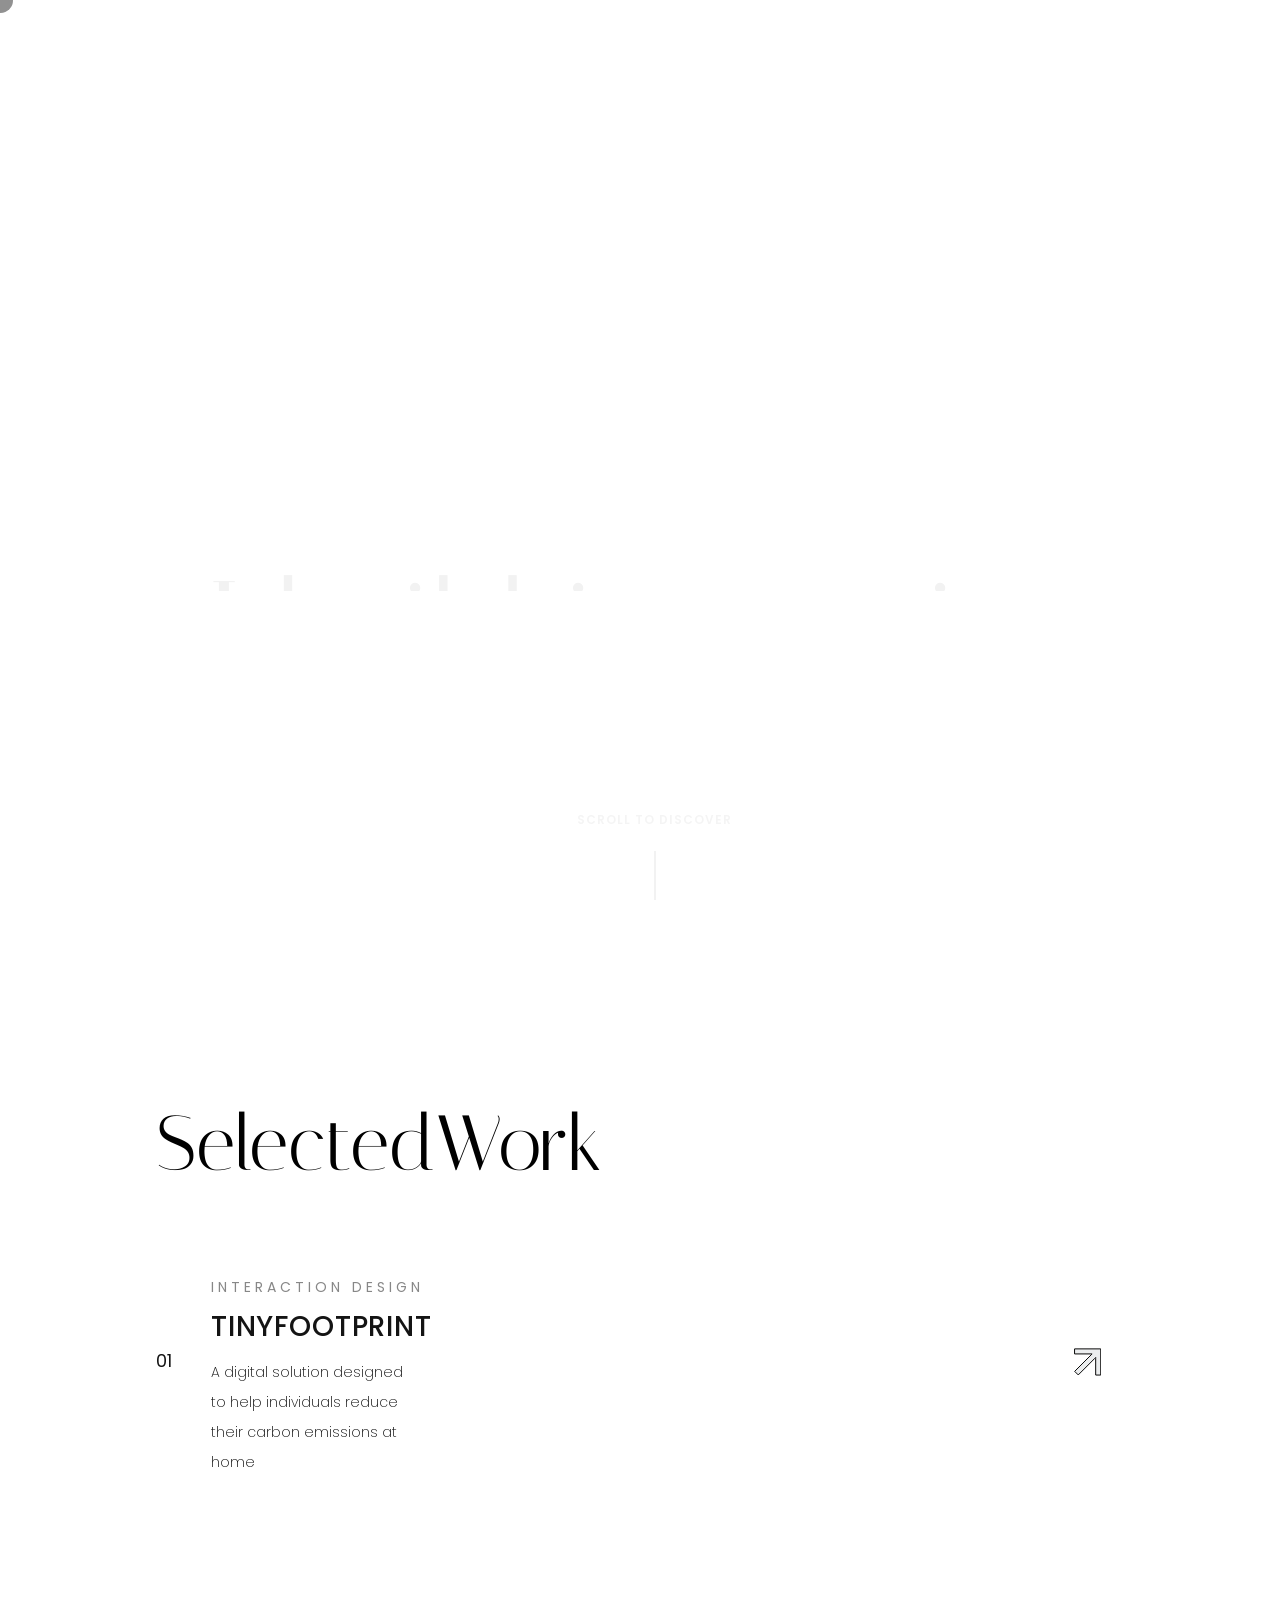
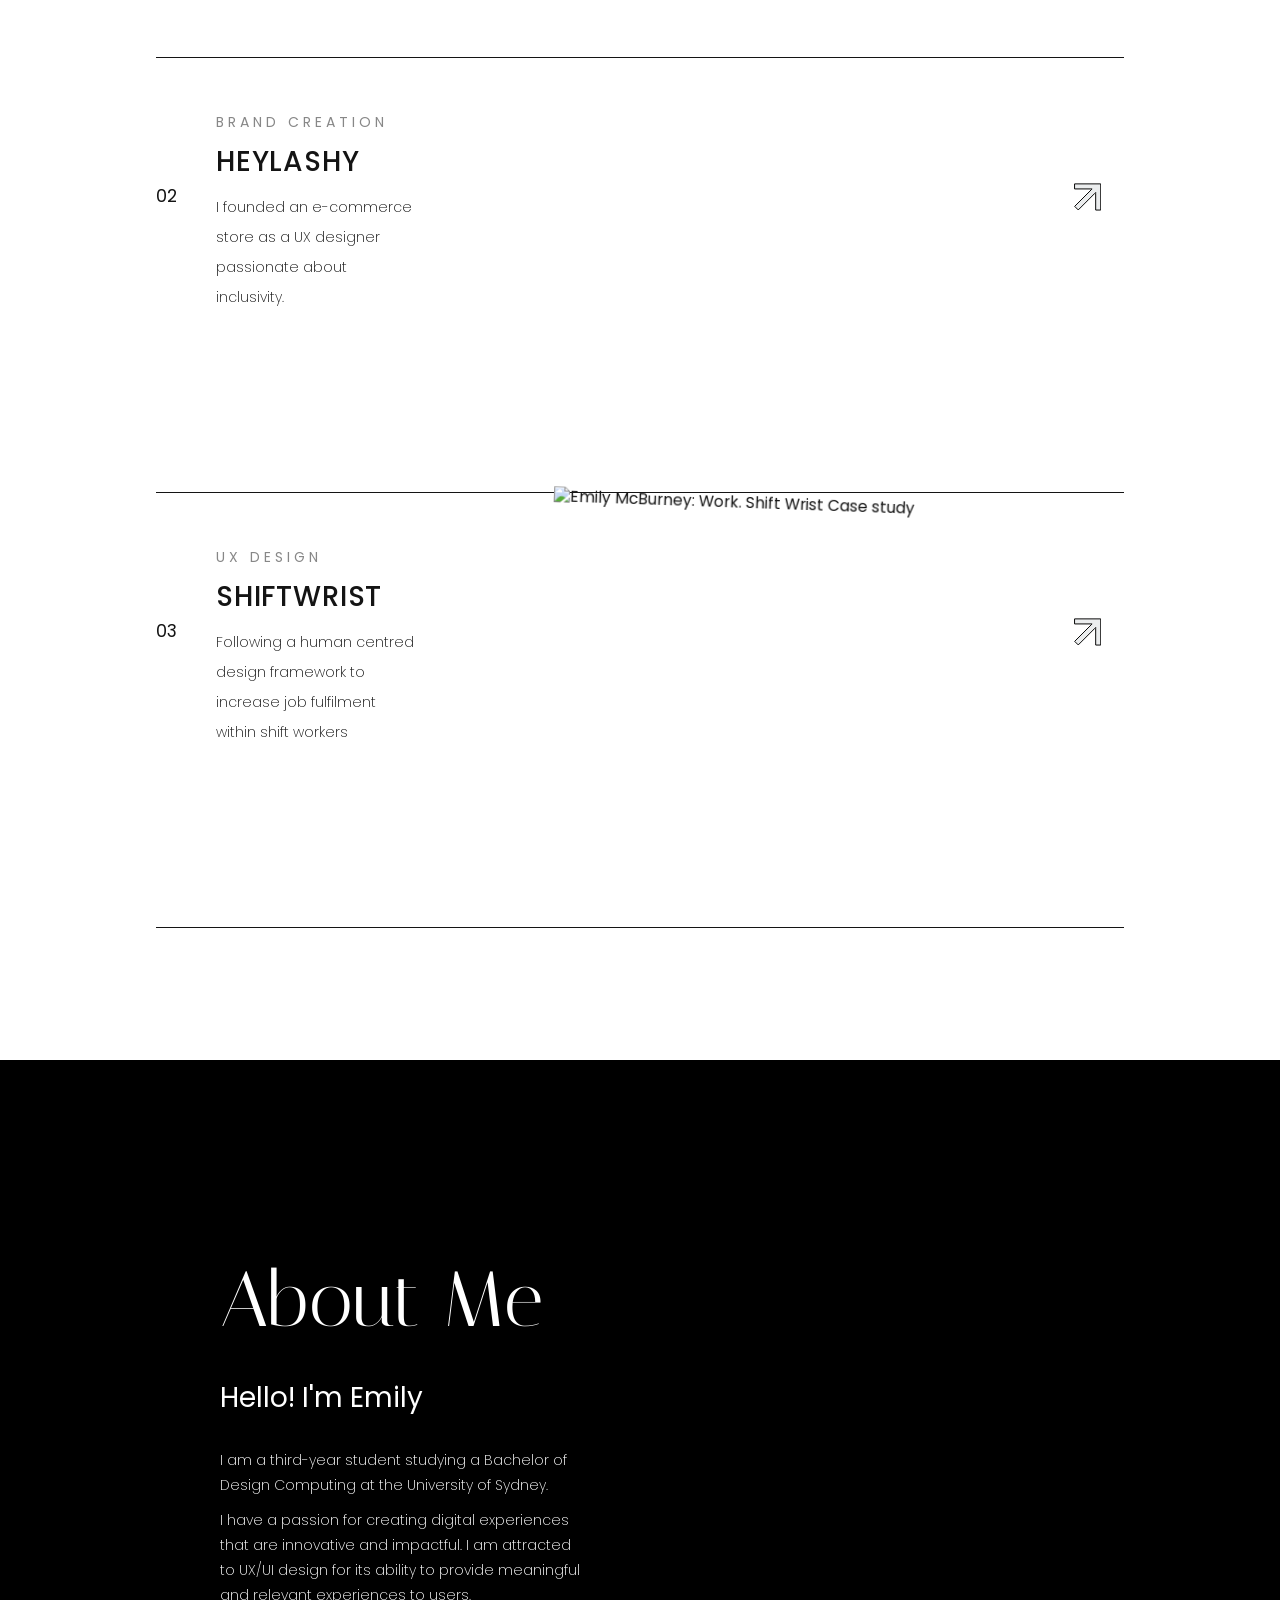
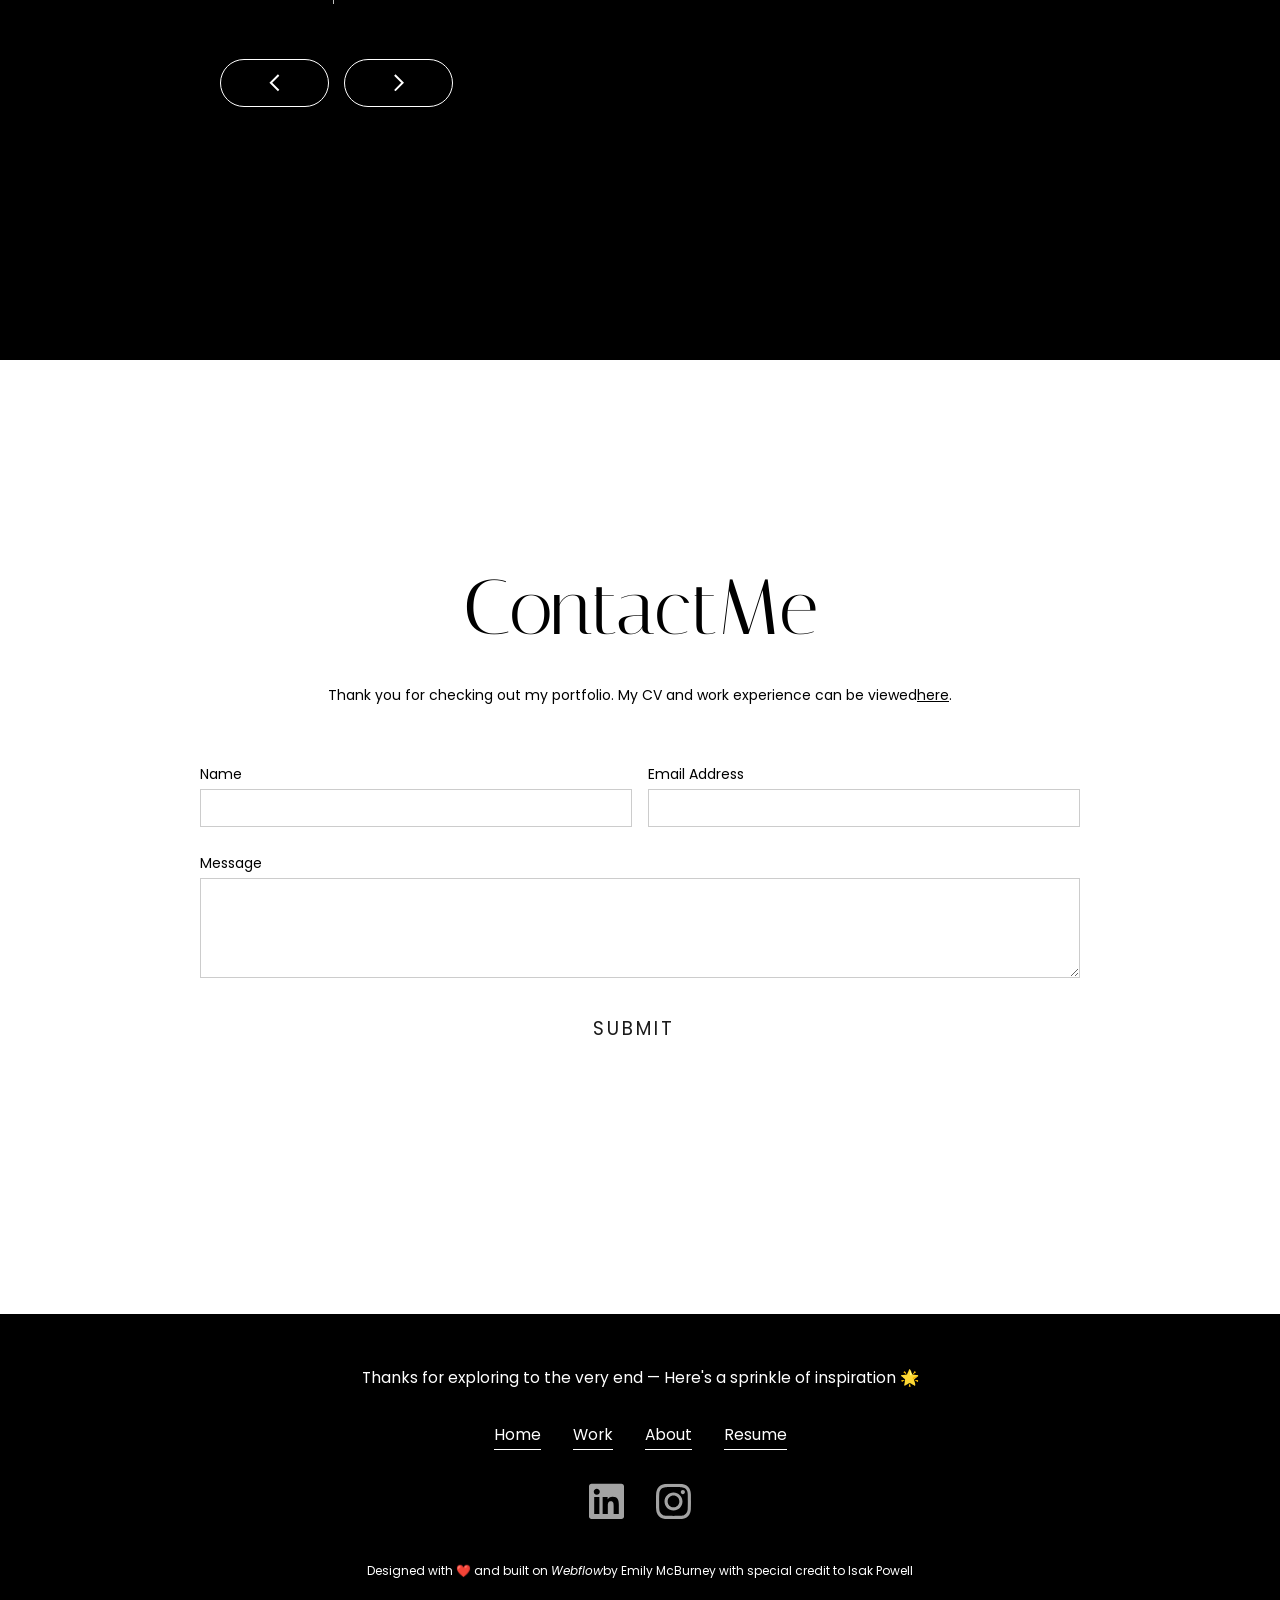
==== index.html @ 90e752d5 "emily portfolio re-creation" ====
<!DOCTYPE html>
<!-- saved from url=(0073)https://www.emilymcburney.com/ -->
<html data-wf-domain="www.emilymcburney.com" data-wf-page="647706a79dcf824017a431e2" data-wf-site="637769a965ea18cb58b70c11" class="w-mod-js w-mod-ix wf-varela-n4-inactive wf-ptserif-n4-inactive wf-ptserif-i4-inactive wf-ptserif-n7-inactive wf-ptserif-i7-inactive wf-dmserifdisplay-n4-inactive wf-poppins-n1-inactive wf-poppins-i1-inactive wf-poppins-n2-inactive wf-poppins-i2-inactive wf-poppins-n3-inactive wf-poppins-i3-inactive wf-poppins-n4-inactive wf-poppins-i4-inactive wf-poppins-n5-inactive wf-poppins-i5-inactive wf-poppins-n6-inactive wf-poppins-i6-inactive wf-poppins-n7-inactive wf-poppins-i7-inactive wf-poppins-n8-inactive wf-poppins-i8-inactive wf-poppins-n9-inactive wf-poppins-i9-inactive wf-manjari-n1-inactive wf-manjari-n4-inactive wf-manjari-n7-inactive wf-italiana-n4-inactive wf-inactive">
  <head>
    <meta http-equiv="Content-Type" content="text/html; charset=UTF-8">
    <style>.wf-force-outline-none[tabindex="-1"]:focus{outline:none;}
    </style>
    <title>Emily McBurney: Work
    </title>
    <meta content="Hi, I&#39;m Emily McBurney. I build immersive digital experiences relating to UX/UI design. Check out my projects, case studies and work experience." name="description">
    <meta content="Emily McBurney: Work" property="og:title">
    <meta content="Hi, I&#39;m Emily McBurney. I build immersive digital experiences relating to UX/UI design. Check out my projects, case studies and work experience." property="og:description">
    <meta content="Emily McBurney: Work" property="twitter:title">
    <meta content="Hi, I&#39;m Emily McBurney. I build immersive digital experiences relating to UX/UI design. Check out my projects, case studies and work experience." property="twitter:description">
    <meta property="og:type" content="website">
    <meta content="summary_large_image" name="twitter:card">
    <meta content="width=device-width, initial-scale=1" name="viewport">
    <meta content="CVeqk0ynr8BKr6wbResu_p011-YQqa-qYCB_dBe52ok" name="google-site-verification">
    <link href="./Emily McBurney_ Work_files/emilymcburney.webflow.809130de3.min.css" rel="stylesheet" type="text/css">
    <link href="https://fonts.googleapis.com/" rel="preconnect">
    <link href="https://fonts.gstatic.com/" rel="preconnect" crossorigin="anonymous">
    <script src="./Emily McBurney_ Work_files/webfont.js" type="text/javascript">
    </script>
    <link href="https://fonts.googleapis.com/css2?family=Varela&family=PT+Serif:ital,wght@0,400;0,700;1,400;1,700&family=DM+Serif+Display&family=Poppins:ital,wght@0,100;0,200;0,300;0,400;0,500;0,600;0,700;0,800;0,900;1,100;1,200;1,300;1,400;1,500;1,600;1,700;1,800;1,900&family=Manjari:wght@100;400;700&family=Italiana&display=swap" rel="stylesheet">
    <script type="text/javascript">WebFont.load({  google: {    families: ["Varela:400","PT Serif:400,400italic,700,700italic","DM Serif Display:regular","Poppins:100,100italic,200,200italic,300,300italic,regular,italic,500,500italic,600,600italic,700,700italic,800,800italic,900,900italic","Manjari:100,regular,700","Italiana:regular"]  }});
    </script>
    <script type="text/javascript">!function(o,c){var n=c.documentElement,t=" w-mod-";n.className+=t+"js",("ontouchstart"in o||o.DocumentTouch&&c instanceof DocumentTouch)&&(n.className+=t+"touch")}(window,document);
    </script>
    <link href="https://cdn.prod.website-files.com/637769a965ea18cb58b70c11/63d8006d36b62b2987dffba1_favicon.png" rel="shortcut icon" type="image/x-icon">
    <link href="https://cdn.prod.website-files.com/637769a965ea18cb58b70c11/63ca7185e745242795944ed1_webclip.png" rel="apple-touch-icon">
    <script type="text/javascript">window.dataLayer = window.dataLayer || [];function gtag(){dataLayer.push(arguments);}gtag('js', new Date());gtag('set', 'developer_id.dZGVlNj', true);gtag('config', 'G-2VYEK334S9');
    </script>
    <style>.brand.now--black {
  	color: #000;
  }
  
  .hamburger-line.white.is--black {
  	background-color: #000;
  }
  
    .hamburger-middle.white.is--black {
  	background-color: #000;
  }
  
    .hamburger-bottom.white.is--black {
  	background-color: #000;
  }
    </style>
    <style>body .swiper-slide.is-photos {
	display: block !important;
}
    </style>
  </head>
  <body class="body">
    <div class="global-styles w-embed">
      <style>body { 
    min-height: 0vw;
    font-size: calc(0.19230769230769232vw + 0.8182692307692307em);
  }
  
  /* Max Font Size */
  @media screen and (min-width:1512px) {
   body { font-size: 1em; }
   .projects__item-client-name { font-size: 1.5em; margin-bottom: .75em; }
   .projects__item-client-location { font-size: 1em; }
  }
  
  /* Min Font Size */
  @media screen and (max-width:991px) {
   body { font-size: 0.875em; }
  }
  
  .main-container {
    max-width: 94.5em;
  }
      </style>
    </div>
    <div class="cursor-wrapper">
      <div class="cursor" style="will-change: transform; transform: translate3d(23.384vw, 49.995vh, 0px) scale3d(1, 1, 1) rotateX(0deg) rotateY(0deg) rotateZ(0deg) skew(0deg, 0deg); transform-style: preserve-3d;">
      </div>
      <div class="w-embed">
        <style>.cursor-wrapper {pointer-events: none;}
        </style>
      </div>
    </div>
    <div data-w-id="585c88f4-a4e6-4c0e-22b5-e7a51faae386" style="display: none;" class="page__load-overlay">
      <div data-w-id="585c88f4-a4e6-4c0e-22b5-e7a51faae387" class="load-overlay__slide cc-left" style="transform: translate3d(0px, 0px, 0px) scale3d(0, 1, 1) rotateX(0deg) rotateY(0deg) rotateZ(0deg) skew(0deg, 0deg); transform-style: preserve-3d;">
      </div>
      <div data-w-id="585c88f4-a4e6-4c0e-22b5-e7a51faae388" class="load-overlay__slide cc-right" style="transform: translate3d(0px, 0px, 0px) scale3d(0, 1, 1) rotateX(0deg) rotateY(0deg) rotateZ(0deg) skew(0deg, 0deg); transform-style: preserve-3d;">
      </div>
    </div>
    <div class="page-wrapper">
      <div data-collapse="all" data-animation="over-right" data-duration="600" data-easing="ease-in-cubic" data-easing2="ease-in-quart" data-w-id="7b4c6268-12c1-6148-1a82-b42b2c9a49fc" role="banner" class="navigation w-nav">
        <div data-w-id="7b4c6268-12c1-6148-1a82-b42b2c9a49fd" class="container-8 in-nav w-container"><a href="#" data-w-id="7b4c6268-12c1-6148-1a82-b42b2c9a49fe" aria-current="page" class="brand w-nav-brand w--current" aria-label="home">
          <div class="html-embed w-embed">
            <svg viewBox="0 0 68 68" fill="none" xmlns="http://www.w3.org/2000/svg">
              <path d="M31.0003 2.01C29.4903 1.99 29.8003 1.97 28.3403 2.18" stroke="currentColor" stroke-width="4" stroke-miterlimit="10">
              </path>
              <path d="M29.4305 2C15.4805 3.96 4.03047 15.07 2.24047 29.72C0.100466 47.2 12.5405 63.1 30.0205 65.23C47.5005 67.36 63.4005 54.92 65.5405 37.44C66.5105 29.47 64.4505 21.82 60.2705 15.66L51.3605 28.1L39.5005 9.75V54" stroke="currentColor" stroke-width="4" stroke-miterlimit="10">
              </path>
              <path d="M1.99023 33.58H27.6702" stroke="currentColor" stroke-width="4" stroke-miterlimit="10">
              </path>
            </svg>
          </div></a>
          <nav role="navigation" class="big-overlay w-nav-menu">
            <div class="off-canvas-wrapper">
              <div class="off-main-linka"><a href="#section-work" data-w-id="7b4c6268-12c1-6148-1a82-b42b2c9a4a06" class="huge-link _1 w-inline-block" style="transform: translate3d(4vw, 0px, 0px) scale3d(1, 1, 1) rotateX(0deg) rotateY(0deg) rotateZ(0deg) skew(0deg, 0deg); transform-style: preserve-3d; opacity: 0;">
                <div class="text-block-10">Work
                </div></a><a href="#section-about" data-w-id="7b4c6268-12c1-6148-1a82-b42b2c9a4a0a" class="huge-link _2 w-inline-block" style="transform: translate3d(4vw, 0px, 0px) scale3d(1, 1, 1) rotateX(0deg) rotateY(0deg) rotateZ(0deg) skew(0deg, 0deg); transform-style: preserve-3d; opacity: 0;">
                <div class="text-block-11">About
                </div></a><a href="#section-contact" data-w-id="7b4c6268-12c1-6148-1a82-b42b2c9a4a0e" class="huge-link _3 w-inline-block" style="transform: translate3d(4vw, 0px, 0px) scale3d(1, 1, 1) rotateX(0deg) rotateY(0deg) rotateZ(0deg) skew(0deg, 0deg); transform-style: preserve-3d; opacity: 0;">
                <div class="text-block-12">Contact
                </div></a>
              </div>
              <div class="off-other-column">
                <div class="connect-wrap">
                  <div class="heading-3 white">Connect
                  </div>
                  <div class="w-layout-grid grid-5"><a data-w-id="49ac6acb-fd89-8ace-5b99-1a5571e35ba2" href="https://www.instagram.com/life_to_ink/" target="_blank" class="w-inline-block">
                    <img src="./Emily McBurney_ Work_files/63ca1ffcf8d2ff69b28dcfb0_Instagram.svg" loading="lazy" width="33" alt="View Instagram" class="image-5"></a><a data-w-id="f2a290fc-0d50-04c7-cf7b-74d2692d2078" href="https://www.linkedin.com/in/emily-mcburney-381371130/" target="_blank" class="w-inline-block">
                    <img src="./Emily McBurney_ Work_files/63ca1ffcf8d2ff6d1b8dcfaf_LinkedIn.svg" loading="lazy" width="32" alt="View LinkedIn" class="image-5"></a>
                  </div>
                </div>
                <div class="connect-wrap">
                  <div class="heading-3 white">Get In touch
                  </div>
                  <div class="small-link"><a href="mailto:emmcburney@gmail.com" data-w-id="4231bf00-df17-95d2-796d-bbacd17f4533" class="link-8">emmcburney@gmail.com</a>
                  </div><a id="w-node-cf3e92f6-9a33-d317-cd0b-a26a8c83e544-17a431e2" href="tel:0449528385" class="link-9">+61 449 528 385</a>
                </div>
              </div>
            </div>
          </nav>
          <div class="nav-menu-button w-nav-button" style="-webkit-user-select: text;" aria-label="menu" role="button" tabindex="0" aria-controls="w-nav-overlay-0" aria-haspopup="menu" aria-expanded="false">
            <div data-w-id="7b4c6268-12c1-6148-1a82-b42b2c9a4a32" class="hamburger_wrapper white">
              <div class="hamburger-line white">
              </div>
              <div class="hamburger-middle white">
              </div>
              <div class="hamburger-bottom white">
              </div>
            </div>
          </div>
        </div>
        <div class="w-nav-overlay" data-wf-ignore="" id="w-nav-overlay-0">
        </div>
      </div>
      <div data-w-id="ed04167d-b1a1-01e2-539d-2b711b4dee1e" class="hero-section black">
        <div class="left-hero" style="will-change: transform; transform: translate3d(0px, 0px, 0px) scale3d(1, 1, 1) rotateX(0deg) rotateY(0deg) rotateZ(0deg) skew(0deg, 0deg); transform-style: preserve-3d;">
        </div>
        <div class="background-hero">
        </div>
        <div class="right-hero" style="will-change: transform; transform: translate3d(0px, 0px, 0px) scale3d(1, 1, 1) rotateX(0deg) rotateY(0deg) rotateZ(0deg) skew(0deg, 0deg); transform-style: preserve-3d;">
        </div>
        <div class="ths13-overlay">
        </div>
        <div class="ths13-hero-section-footer">
          <div class="spacer-hero">
          </div>
          <div class="ths13-hero-footer-scroll-wrapper">
            <div class="ths13-hero-footer-scroll-text-wrapper">
              <div class="text-block-9">Scroll to Discover
              </div>
            </div>
            <div data-w-id="ed04167d-b1a1-01e2-539d-2b711b4dee2c" class="ths13-scroll-line-wrapper" style="opacity: 0.35904; transform: translate3d(0px, 64.096%, 0px) scale3d(1, 1, 1) rotateX(0deg) rotateY(0deg) rotateZ(0deg) skew(0deg, 0deg); transform-style: preserve-3d; will-change: opacity, transform;">
              <div class="ths13-scroll-line">
              </div>
            </div>
          </div>
        </div>
        <div data-delay="4000" data-animation="cross" class="ths13-hero-slider w-slider" data-autoplay="true" data-easing="ease-in-out" data-hide-arrows="false" data-disable-swipe="false" data-autoplay-limit="0" data-nav-spacing="10" data-duration="1000" data-infinite="true" role="region" aria-label="carousel">
          <div class="w-slider-mask" id="w-slider-mask-0">
            <div class="ths13-hero-slide w-slide" aria-label="1 of 2" role="group" style="transition: all; transform: translateX(0px); opacity: 0; z-index: 46;">
              <div class="ths13-hero-slide-content">
                <div class="ths13-heading-h1-wrapper">
                  <h1 class="ths13-heading-h1" style="transform: translate3d(0px, 0%, 0px) scale3d(1, 1, 1) rotateX(0deg) rotateY(0deg) rotateZ(0deg) skew(0deg, 0deg); transform-style: preserve-3d;">I'm Emily<br>McBurney
                  </h1>
                </div>
              </div>
            </div>
            <div class="ths13-hero-slide w-slide" aria-label="2 of 2" role="group" style="transition: all, opacity 1000ms ease-in-out; transform: translateX(-1528.67px); opacity: 0; z-index: 45;" aria-hidden="true">
              <div class="ths13-hero-slide-content" aria-hidden="true">
                <div class="ths13-heading-h1-wrapper" aria-hidden="true">
                  <h1 class="ths13-heading-h1 second-heading" style="transform: translate3d(0px, 100%, 0px) scale3d(1, 1, 1) rotateX(0deg) rotateY(0deg) rotateZ(0deg) skew(0deg, 0deg); transform-style: preserve-3d;" aria-hidden="true">I build immersive,<br aria-hidden="true">digital experiences
                  </h1>
                </div>
              </div>
            </div>
            <div aria-live="off" aria-atomic="true" class="w-slider-aria-label" data-wf-ignore="">Slide 1 of 2.
            </div>
          </div>
          <div class="ths13-hero-slider-arrow w-slider-arrow-left" role="button" tabindex="0" aria-controls="w-slider-mask-0" aria-label="previous slide">
            <div class="w-icon-slider-left">
            </div>
          </div>
          <div class="ths13-hero-slider-arrow w-slider-arrow-right" role="button" tabindex="0" aria-controls="w-slider-mask-0" aria-label="next slide" style="">
            <div class="w-icon-slider-right">
            </div>
          </div>
          <div data-w-id="ed04167d-b1a1-01e2-539d-2b711b4dee5d" class="ths13-hero-slider-nav w-slider-nav w-round">
            <div class="w-slider-dot w-active" data-wf-ignore="" aria-label="Show slide 1 of 2" aria-pressed="true" role="button" tabindex="0" style="margin-left: 10px; margin-right: 10px;">
            </div>
            <div class="w-slider-dot" data-wf-ignore="" aria-label="Show slide 2 of 2" aria-pressed="false" role="button" tabindex="-1" style="margin-left: 10px; margin-right: 10px;">
            </div>
          </div>
        </div>
      </div>
      <main class="main white waypoint__white">
        <section id="section-work" class="section-about">
          <div class="main-container w-container">
            <div class="expertise__content-wrapper">
              <h2 class="heading-4 selected-work"><em class="italic-text-2">Selected</em>Work
              </h2>
              <div class="expertise__list"><a href="coming-soon.html" data-w-id="b90d1add-54f1-73ca-428e-bd2ec60e96cf" class="expertise__item w-inline-block">
                <div class="expertise__item-number">01
                </div>
                <div class="grid-work">
                  <div id="w-node-b90d1add-54f1-73ca-428e-bd2ec60e96d3-17a431e2" class="text-block-6">INTERACTION&nbsp;DESIGN
                  </div>
                  <div class="expertise__item-name">tinyfootprint
                  </div>
                  <div id="w-node-b90d1add-54f1-73ca-428e-bd2ec60e96d7-17a431e2" class="main-text">A digital solution designed to help individuals reduce their carbon emissions at home
                  </div>
                  <img class="expertise__image u-hidden" src="./Emily McBurney_ Work_files/63fc66cf69b16e118bfc478d_Tinified_TinyFootprint Cover Shot.png" width="1200" height="" alt="" sizes="(max-width: 479px) 83vw, (max-width: 767px) 47vw, (max-width: 991px) 360.5px, (max-width: 1279px) 39vw, (max-width: 1439px) 31vw, (max-width: 1919px) 360.5px, 420px" id="w-node-b90d1add-54f1-73ca-428e-bd2ec60e96da-17a431e2" loading="lazy" srcset="https://cdn.prod.website-files.com/637769a965ea18cb58b70c11/63fc66cf69b16e118bfc478d_Tinified_TinyFootprint%20Cover%20Shot-p-500.png 500w, https://cdn.prod.website-files.com/637769a965ea18cb58b70c11/63fc66cf69b16e118bfc478d_Tinified_TinyFootprint%20Cover%20Shot-p-800.png 800w, https://cdn.prod.website-files.com/637769a965ea18cb58b70c11/63fc66cf69b16e118bfc478d_Tinified_TinyFootprint%20Cover%20Shot-p-1080.png 1080w, https://cdn.prod.website-files.com/637769a965ea18cb58b70c11/63fc66cf69b16e118bfc478d_Tinified_TinyFootprint%20Cover%20Shot-p-1600.png 1600w, https://cdn.prod.website-files.com/637769a965ea18cb58b70c11/63fc66cf69b16e118bfc478d_Tinified_TinyFootprint%20Cover%20Shot.png 2170w" style="will-change: transform; transform: translate3d(-32.5px, 0px, 0px) scale3d(1, 1, 1) rotateX(0deg) rotateY(0deg) rotateZ(2deg) skew(0deg, 0deg); transform-style: preserve-3d;">
                </div>
                <div class="expertise__arrow-icon w-embed">
                  <svg width="28" height="28" viewBox="0 0 28 28" fill="none" xmlns="http://www.w3.org/2000/svg">
                    <path d="M21.4493 10.2226L4.37909 27.2928L0.706947 23.618L17.7711 6.55071L18.6244 5.69719H17.4175H0.56981V0.5H27.5V27.4302H22.3028V10.5762V9.36905L21.4493 10.2226Z" stroke="black" fill="currentColor">
                    </path>
                  </svg>
                </div></a><a href="coming-soon.html" data-w-id="8b28491b-aab5-96d7-8fda-429d1a152519" class="expertise__item w-inline-block">
                <div class="expertise__item-number">02
                </div>
                <div class="grid-work">
                  <div id="w-node-_8b28491b-aab5-96d7-8fda-429d1a15251d-17a431e2" class="text-block-6">brand creation
                  </div>
                  <div class="expertise__item-name">Heylashy &nbsp;
                  </div>
                  <div id="w-node-_8b28491b-aab5-96d7-8fda-429d1a152521-17a431e2" class="main-text">I founded an e-commerce store as a UX designer passionate about inclusivity. &nbsp;&nbsp;&nbsp;&nbsp;&nbsp;&nbsp;&nbsp;&nbsp;&nbsp;
                  </div>
                  <img class="expertise__image u-hidden" src="./Emily McBurney_ Work_files/65a7ada5e1785b382490f72b_Lashy_Cover.png" width="1200" height="" alt="" sizes="(max-width: 479px) 83vw, (max-width: 767px) 47vw, (max-width: 991px) 360.5px, (max-width: 1279px) 39vw, (max-width: 1439px) 31vw, (max-width: 1919px) 360.5px, 420px" id="w-node-_8b28491b-aab5-96d7-8fda-429d1a152523-17a431e2" loading="lazy" srcset="https://cdn.prod.website-files.com/637769a965ea18cb58b70c11/65a7ada5e1785b382490f72b_Lashy_Cover-p-500.png 500w, https://cdn.prod.website-files.com/637769a965ea18cb58b70c11/65a7ada5e1785b382490f72b_Lashy_Cover-p-800.png 800w, https://cdn.prod.website-files.com/637769a965ea18cb58b70c11/65a7ada5e1785b382490f72b_Lashy_Cover-p-1080.png 1080w, https://cdn.prod.website-files.com/637769a965ea18cb58b70c11/65a7ada5e1785b382490f72b_Lashy_Cover-p-1600.png 1600w, https://cdn.prod.website-files.com/637769a965ea18cb58b70c11/65a7ada5e1785b382490f72b_Lashy_Cover.png 2162w" style="will-change: transform; transform: translate3d(-32.5px, 0px, 0px) scale3d(1, 1, 1) rotateX(0deg) rotateY(0deg) rotateZ(2deg) skew(0deg, 0deg); transform-style: preserve-3d;">
                </div>
                <div class="expertise__arrow-icon w-embed">
                  <svg width="28" height="28" viewBox="0 0 28 28" fill="none" xmlns="http://www.w3.org/2000/svg">
                    <path d="M21.4493 10.2226L4.37909 27.2928L0.706947 23.618L17.7711 6.55071L18.6244 5.69719H17.4175H0.56981V0.5H27.5V27.4302H22.3028V10.5762V9.36905L21.4493 10.2226Z" stroke="black" fill="currentColor">
                    </path>
                  </svg>
                </div></a><a data-w-id="b90d1add-54f1-73ca-428e-bd2ec60e96db" href="coming-soon.html" class="expertise__item w-inline-block">
                <div class="expertise__item-number">03
                </div>
                <div class="grid-work">
                  <div id="w-node-b90d1add-54f1-73ca-428e-bd2ec60e96df-17a431e2" class="text-block-6">UX DESIGN
                  </div>
                  <div class="expertise__item-name">ShiftWrist
                  </div>
                  <div id="w-node-b90d1add-54f1-73ca-428e-bd2ec60e96e3-17a431e2" class="main-text">Following a human centred design framework to increase job fulfilment within shift workers
                  </div>
                  <img src="./Emily McBurney_ Work_files/63a40c1cd004d06f3a6f916e_Cover shot_ShiftWrist.png" loading="lazy" width="1200" id="w-node-b90d1add-54f1-73ca-428e-bd2ec60e96e6-17a431e2" alt="Emily McBurney: Work. Shift Wrist Case study" srcset="https://cdn.prod.website-files.com/637769a965ea18cb58b70c11/63a40c1cd004d06f3a6f916e_Cover%20shot_ShiftWrist-p-500.png 500w, https://cdn.prod.website-files.com/637769a965ea18cb58b70c11/63a40c1cd004d06f3a6f916e_Cover%20shot_ShiftWrist-p-800.png 800w, https://cdn.prod.website-files.com/637769a965ea18cb58b70c11/63a40c1cd004d06f3a6f916e_Cover%20shot_ShiftWrist-p-1080.png 1080w, https://cdn.prod.website-files.com/637769a965ea18cb58b70c11/63a40c1cd004d06f3a6f916e_Cover%20shot_ShiftWrist-p-1600.png 1600w, https://cdn.prod.website-files.com/637769a965ea18cb58b70c11/63a40c1cd004d06f3a6f916e_Cover%20shot_ShiftWrist-p-2000.png 2000w, https://cdn.prod.website-files.com/637769a965ea18cb58b70c11/63a40c1cd004d06f3a6f916e_Cover%20shot_ShiftWrist.png 2170w" sizes="(max-width: 479px) 83vw, (max-width: 767px) 47vw, (max-width: 991px) 360.5px, (max-width: 1279px) 39vw, (max-width: 1439px) 31vw, (max-width: 1919px) 360.5px, 420px" class="expertise__image u-hidden" style="will-change: transform; transform: translate3d(-32.5px, 0px, 0px) scale3d(1, 1, 1) rotateX(0deg) rotateY(0deg) rotateZ(2deg) skew(0deg, 0deg); transform-style: preserve-3d;">
                </div>
                <div class="expertise__arrow-icon w-embed">
                  <svg width="28" height="28" viewBox="0 0 28 28" fill="none" xmlns="http://www.w3.org/2000/svg">
                    <path d="M21.4493 10.2226L4.37909 27.2928L0.706947 23.618L17.7711 6.55071L18.6244 5.69719H17.4175H0.56981V0.5H27.5V27.4302H22.3028V10.5762V9.36905L21.4493 10.2226Z" stroke="black" fill="currentColor">
                    </path>
                  </svg>
                </div></a><a data-w-id="b90d1add-54f1-73ca-428e-bd2ec60e96e7" href="coming-soon.html" class="expertise__item hcd w-inline-block">
                <div class="expertise__item-number">03
                </div>
                <div class="grid-work">
                  <div id="w-node-b90d1add-54f1-73ca-428e-bd2ec60e96eb-17a431e2" class="text-block-6">HUMAN CENTRED DESIGN
                  </div>
                  <div class="expertise__item-name">Re-designing retail experiences
                  </div>
                  <div id="w-node-b90d1add-54f1-73ca-428e-bd2ec60e96ef-17a431e2" class="main-text">Case study into human centred design and application of theories
                  </div>
                </div>
                <div class="expertise__arrow-icon w-embed">
                  <svg width="28" height="28" viewBox="0 0 28 28" fill="none" xmlns="http://www.w3.org/2000/svg">
                    <path d="M21.4493 10.2226L4.37909 27.2928L0.706947 23.618L17.7711 6.55071L18.6244 5.69719H17.4175H0.56981V0.5H27.5V27.4302H22.3028V10.5762V9.36905L21.4493 10.2226Z" stroke="black" fill="currentColor">
                    </path>
                  </svg>
                </div>
                <img src="./Emily McBurney_ Work_files/63fc67117c8bdc1c8699d33c_tinified_digital_shopping_trolley.png" loading="lazy" width="1200" sizes="100vw" alt="" srcset="https://cdn.prod.website-files.com/637769a965ea18cb58b70c11/63fc67117c8bdc1c8699d33c_tinified_digital_shopping_trolley-p-500.png 500w, https://cdn.prod.website-files.com/637769a965ea18cb58b70c11/63fc67117c8bdc1c8699d33c_tinified_digital_shopping_trolley-p-800.png 800w, https://cdn.prod.website-files.com/637769a965ea18cb58b70c11/63fc67117c8bdc1c8699d33c_tinified_digital_shopping_trolley-p-1080.png 1080w, https://cdn.prod.website-files.com/637769a965ea18cb58b70c11/63fc67117c8bdc1c8699d33c_tinified_digital_shopping_trolley.png 1540w" class="expertise__image u-hidden" style="will-change: transform; transform: translate3d(-32.5px, 0px, 0px) scale3d(1, 1, 1) rotateX(0deg) rotateY(0deg) rotateZ(2deg) skew(0deg, 0deg); transform-style: preserve-3d;"></a>
              </div>
            </div>
          </div>
        </section>
      </main>
      <div class="page-wrapper-2 black waypoint__black">
        <div class="global-styles-2">
          <div class="html w-embed">
            <style>/* Max Font Size */
@media screen and (min-width:1400px) {
 body {font-size: 0.875rem;}
}

/* Main Variables */
:root {
  --main-dark: black;
  --main-light: white;
}

/* Global Styles */
::selection {
	background: var(--main-dark);
  color: var(--main-light);
  text-shadow: none;
}
img::selection, svg::selection {
	background: transparent;
}

/* Link color inherits from parent font color  */
a {
	color: inherit;
}

/* Project CSS */
.swiper-slide.is-photos {
	display: none;
}
.swiper-slide.is-photos:first-child {
	display: block;
}
            </style>
          </div>
        </div>
        <main id="section-about" class="main-wrapper">
          <section class="section-6">
            <div class="container-7 is-slider">
              <div class="slider_wrap">
                <div class="slider_left">
                  <div class="swiper is-content w-dyn-list swiper-fade swiper-initialized swiper-horizontal swiper-pointer-events swiper-watch-progress swiper-backface-hidden">
                    <div role="list" class="swiper-wrapper is-content w-dyn-items" id="swiper-wrapper-d68096ee9dc64a6a" aria-live="polite" style="transition-duration: 0ms;">
                      <div role="group" class="swiper-slide is-content w-dyn-item swiper-slide-duplicate swiper-slide-prev" data-swiper-slide-index="3" aria-label="4 / 4" style="width: 526px; transition-duration: 0ms; opacity: 0; transform: translate3d(0px, 0px, 0px);">
                        <div class="slider_info-top">
                          <p class="slider_tagline">About Me
                          </p>
                          <div class="slider_title">
                            <p class="slider_heading">5 Fun Facts About Me
                            </p>
                          </div>
                        </div>
                        <div class="slider_info-middle">
                          <div class="slider_p w-richtext">
                            <ol start="1" role="list">
                              <li>A citizen of the world, I am an Aussie with Chinese-Vietnamese-Irish heritage
                              </li>
                              <li>I love reading, travel, food and vampire movies
                              </li>
                              <li>I love finding great bargains so much that I have a TikTok where I share great deals
                              </li>
                              <li>As an eco warrior, I cycle anywhere and everywhere
                              </li>
                              <li>Double coated Tim Tams are my biggest weakness
                              </li>
                            </ol>
                          </div>
                        </div>
                        <div class="slider_info-bottom">
                        </div>
                      </div>
                      <div role="group" class="swiper-slide is-content w-dyn-item swiper-slide-visible swiper-slide-active" data-swiper-slide-index="0" aria-label="1 / 4" style="width: 526px; transition-duration: 0ms; opacity: 1; transform: translate3d(-526px, 0px, 0px);">
                        <div class="slider_info-top">
                          <p class="slider_tagline">About Me
                          </p>
                          <div class="slider_title">
                            <p class="slider_heading">Hello! I'm Emily
                            </p>
                          </div>
                        </div>
                        <div class="slider_info-middle">
                          <div class="slider_p w-richtext">
                            <p>I am a third-year student studying a Bachelor of Design Computing at the University of Sydney.
                            </p>
                            <p>I have a passion for creating digital experiences that are innovative and impactful. I am attracted to UX/UI design for its ability to provide meaningful and relevant experiences to users.
                            </p>
                            <p>‍
                            </p>
                          </div>
                        </div>
                        <div class="slider_info-bottom">
                        </div>
                      </div>
                      <div role="group" class="swiper-slide is-content w-dyn-item swiper-slide-next" data-swiper-slide-index="1" aria-label="2 / 4" style="width: 526px; transition-duration: 0ms; opacity: 0; transform: translate3d(-1052px, 0px, 0px);">
                        <div class="slider_info-top">
                          <p class="slider_tagline">About Me
                          </p>
                          <div class="slider_title">
                            <p class="slider_heading">How I Thrive
                            </p>
                          </div>
                        </div>
                        <div class="slider_info-middle">
                          <div class="slider_p w-richtext">
                            <p>From living in Dubai UAE for 9 years, to now living independently in Sydney Australia, I have had the pleasure of experiencing a wide range of cultures and ethnic diversity.
                            </p>
                            <p>For as long as I can remember, I have always thrived in environments that promote creativity and problem solving.
                            </p>
                            <p>‍
                            </p>
                          </div>
                        </div>
                        <div class="slider_info-bottom">
                        </div>
                      </div>
                      <div role="group" class="swiper-slide is-content w-dyn-item" data-swiper-slide-index="2" aria-label="3 / 4" style="width: 526px; transition-duration: 0ms; opacity: 0; transform: translate3d(-1578px, 0px, 0px);">
                        <div class="slider_info-top">
                          <p class="slider_tagline">About Me
                          </p>
                          <div class="slider_title">
                            <p class="slider_heading">Things I love
                            </p>
                          </div>
                        </div>
                        <div class="slider_info-middle">
                          <div class="slider_p w-richtext">
                            <p>I love health and fitness, discovering new places and spending time with friends and family.
                            </p>
                            <p>I also enjoy drawing and capturing scenes from my daily life. I particularly like using ballpoint pen as a medium because of its versatility and accessibility.
                            </p>
                            <p>‍
                            </p>
                          </div>
                        </div>
                        <div class="slider_info-bottom">
                        </div>
                      </div>
                      <div role="group" class="swiper-slide is-content w-dyn-item swiper-slide-duplicate-prev" data-swiper-slide-index="3" aria-label="4 / 4" style="width: 526px; transition-duration: 0ms; opacity: 0; transform: translate3d(-2104px, 0px, 0px);">
                        <div class="slider_info-top">
                          <p class="slider_tagline">About Me
                          </p>
                          <div class="slider_title">
                            <p class="slider_heading">5 Fun Facts About Me
                            </p>
                          </div>
                        </div>
                        <div class="slider_info-middle">
                          <div class="slider_p w-richtext">
                            <ol start="1" role="list">
                              <li>A citizen of the world, I am an Aussie with Chinese-Vietnamese-Irish heritage
                              </li>
                              <li>I love reading, travel, food and vampire movies
                              </li>
                              <li>I love finding great bargains so much that I have a TikTok where I share great deals
                              </li>
                              <li>As an eco warrior, I cycle anywhere and everywhere
                              </li>
                              <li>Double coated Tim Tams are my biggest weakness
                              </li>
                            </ol>
                          </div>
                        </div>
                        <div class="slider_info-bottom">
                        </div>
                      </div>
                      <div role="group" class="swiper-slide is-content w-dyn-item swiper-slide-duplicate swiper-slide-duplicate-active" data-swiper-slide-index="0" aria-label="1 / 4" style="width: 526px; transition-duration: 0ms; opacity: 0; transform: translate3d(-2630px, 0px, 0px);">
                        <div class="slider_info-top">
                          <p class="slider_tagline">About Me
                          </p>
                          <div class="slider_title">
                            <p class="slider_heading">Hello! I'm Emily
                            </p>
                          </div>
                        </div>
                        <div class="slider_info-middle">
                          <div class="slider_p w-richtext">
                            <p>I am a third-year student studying a Bachelor of Design Computing at the University of Sydney.
                            </p>
                            <p>I have a passion for creating digital experiences that are innovative and impactful. I am attracted to UX/UI design for its ability to provide meaningful and relevant experiences to users.
                            </p>
                            <p>‍
                            </p>
                          </div>
                        </div>
                        <div class="slider_info-bottom">
                        </div>
                      </div>
                    </div><span class="swiper-notification" aria-live="assertive" aria-atomic="true"></span>
                  </div>
                  <div class="arrows"><a data-w-id="13143314-57af-811b-ceca-bdcacd0eccea" href="#" class="arrow is-left w-inline-block" tabindex="0" role="button" aria-label="Previous slide" aria-controls="swiper-wrapper-93e95a5075cceee7">
                    <div class="arrow_svg w-embed">
                      <svg width="100%" height="100%" viewBox="0 0 11 18" fill="none" xmlns="http://www.w3.org/2000/svg">
                        <path d="M10 0.977539L2 8.97754L10 16.9775" stroke="currentColor" stroke-width="2">
                        </path>
                      </svg>
                    </div></a><a data-w-id="13143314-57af-811b-ceca-bdcacd0eccec" href="#" class="arrow is-right w-inline-block" tabindex="0" role="button" aria-label="Next slide" aria-controls="swiper-wrapper-93e95a5075cceee7">
                    <div class="arrow_svg is-alt w-embed">
                      <svg width="100%" height="100%" viewBox="0 0 11 18" fill="none" xmlns="http://www.w3.org/2000/svg">
                        <path d="M10 0.977539L2 8.97754L10 16.9775" stroke="currentColor" stroke-width="2">
                        </path>
                      </svg>
                    </div></a>
                  </div>
                </div>
                <div class="slider_right">
                  <div class="swiper is-photos w-dyn-list swiper-cards swiper-3d swiper-initialized swiper-horizontal swiper-pointer-events swiper-watch-progress">
                    <div role="list" class="swiper-wrapper w-dyn-items" id="swiper-wrapper-93e95a5075cceee7" aria-live="polite" style="cursor: grab; transition-duration: 0ms;">
                      <div style="background-image: url(&quot;https://cdn.prod.website-files.com/63c78ef0818935a25e04dda0/65a8793adabb667133bac857_About_me.PNG&quot;); width: 421px; transition-duration: 0ms; z-index: 5; transform: translate3d(calc(-7.25% + 0px), 0px, -100px) rotateZ(-2deg) scale(1);" role="group" class="swiper-slide is-photos w-dyn-item swiper-slide-duplicate swiper-slide-prev" data-swiper-slide-index="3" aria-label="4 / 4">
                        <div class="slider_height">
                        </div>
                        <div class="swiper-slide-shadow" style="opacity: 1; transition-duration: 0ms;">
                        </div>
                      </div>
                      <div style="background-image: url(&quot;https://cdn.prod.website-files.com/63c78ef0818935a25e04dda0/63d0facaa383ce5c32a8b16c_emily-mcburney-portfolio.png&quot;); width: 421px; transition-duration: 0ms; z-index: 6; transform: translate3d(-421px, 0px, 0px) rotateZ(0deg) scale(1);" role="group" class="swiper-slide is-photos w-dyn-item swiper-slide-visible swiper-slide-active" data-swiper-slide-index="0" aria-label="1 / 4">
                        <div class="slider_height">
                        </div>
                        <div class="swiper-slide-shadow" style="opacity: 0; transition-duration: 0ms;">
                        </div>
                      </div>
                      <div style="background-image: url(&quot;https://cdn.prod.website-files.com/63c78ef0818935a25e04dda0/63da24d34a5c00eb525de5aa_About%20Me_2.jpeg&quot;); width: 421px; transition-duration: 0ms; z-index: 5; transform: translate3d(calc(7.25% - 842px), 0px, -100px) rotateZ(2deg) scale(1);" role="group" class="swiper-slide is-photos w-dyn-item swiper-slide-next" data-swiper-slide-index="1" aria-label="2 / 4">
                        <div class="slider_height">
                        </div>
                        <div class="swiper-slide-shadow" style="opacity: 1; transition-duration: 0ms;">
                        </div>
                      </div>
                      <div style="background-image: url(&quot;https://cdn.prod.website-files.com/63c78ef0818935a25e04dda0/63d6b89d352fcbfb70e34cd9_F1AC7CB8-5E51-4BE6-ADCB-947B19A27154.JPG&quot;); width: 421px; transition-duration: 0ms; z-index: 4; transform: translate3d(calc(13% - 1263px), 0px, -200px) rotateZ(4deg) scale(1);" role="group" class="swiper-slide is-photos w-dyn-item" data-swiper-slide-index="2" aria-label="3 / 4">
                        <div class="slider_height">
                        </div>
                        <div class="swiper-slide-shadow" style="opacity: 1; transition-duration: 0ms;">
                        </div>
                      </div>
                      <div style="background-image: url(&quot;https://cdn.prod.website-files.com/63c78ef0818935a25e04dda0/65a8793adabb667133bac857_About_me.PNG&quot;); width: 421px; transition-duration: 0ms; z-index: 3; transform: translate3d(calc(17.25% - 1684px), 0px, -300px) rotateZ(6deg) scale(1);" role="group" class="swiper-slide is-photos w-dyn-item swiper-slide-duplicate-prev" data-swiper-slide-index="3" aria-label="4 / 4">
                        <div class="slider_height">
                        </div>
                        <div class="swiper-slide-shadow" style="opacity: 1; transition-duration: 0ms;">
                        </div>
                      </div>
                      <div style="background-image: url(&quot;https://cdn.prod.website-files.com/63c78ef0818935a25e04dda0/63d0facaa383ce5c32a8b16c_emily-mcburney-portfolio.png&quot;); width: 421px; transition-duration: 0ms; z-index: 2; transform: translate3d(calc(20% - 2105px), 0px, -400px) rotateZ(8deg) scale(1);" role="group" class="swiper-slide is-photos w-dyn-item swiper-slide-duplicate swiper-slide-duplicate-active" data-swiper-slide-index="0" aria-label="1 / 4">
                        <div class="slider_height">
                        </div>
                        <div class="swiper-slide-shadow" style="opacity: 1; transition-duration: 0ms;">
                        </div>
                      </div>
                    </div><span class="swiper-notification" aria-live="assertive" aria-atomic="true"></span>
                  </div>
                </div>
              </div>
            </div>
          </section>
        </main>
      </div>
      <section id="section-contact" class="section-contact white waypoint__white">
        <div class="main-container cc-cta-banner w-container">
          <div data-w-id="2339eaf8-4867-eaf3-dc92-4a951590835f" class="cta-banner__content-wrapper">
            <div class="heading-4"><em class="italic-text-3">Contact</em>Me
            </div>
            <p class="paragraph">Thank you for checking out my portfolio. My CV&nbsp;and work experience can be viewed<a href="https://cdn.prod.website-files.com/637769a965ea18cb58b70c11/65c212a7392218ad4707007c_Resume_EmilyMcBurney.pdf" data-w-id="a55ce380-1985-2c28-c62e-db6366b41410" target="_blank" class="resume">here</a>.
            </p>
            <div class="form-block w-form">
              <form id="email-form" name="email-form" data-name="Email Form" method="get" class="form" data-wf-page-id="647706a79dcf824017a431e2" data-wf-element-id="2339eaf8-4867-eaf3-dc92-4a9515908367" aria-label="Email Form">
                <div class="w-layout-grid grid">
                  <div id="w-node-_2339eaf8-4867-eaf3-dc92-4a9515908369-17a431e2">
                    <label for="name" class="field-label">Name
                    </label>
                    <input class="w-input" maxlength="256" name="name" data-name="Name" placeholder="" data-w-id="2339eaf8-4867-eaf3-dc92-4a951590836c" type="text" id="name">
                  </div>
                  <div id="w-node-_2339eaf8-4867-eaf3-dc92-4a951590836d-17a431e2">
                    <label for="email" class="field-label">Email Address
                    </label>
                    <input class="w-input" maxlength="256" name="email" data-name="Email" placeholder="" data-w-id="2339eaf8-4867-eaf3-dc92-4a9515908370" type="email" id="email" required="">
                  </div>
                </div>
                <label for="field" class="field-label">Message
                </label>
                <textarea class="textarea w-input" maxlength="5000" name="field" data-name="Field" placeholder="Example Text" data-w-id="2339eaf8-4867-eaf3-dc92-4a9515908373" id="field">
                </textarea>
                <input type="submit" data-wait="Please wait..." data-w-id="2339eaf8-4867-eaf3-dc92-4a9515908374" class="submit-button w-button" value="Submit">
              </form>
              <div class="w-form-done" tabindex="-1" role="region" aria-label="Email Form success">
                <div class="text-block-13">Thank you! Your submission has been received!
                </div>
              </div>
              <div class="w-form-fail" tabindex="-1" role="region" aria-label="Email Form failure">
                <div>Oops! Something went wrong while submitting the form.
                </div>
              </div>
            </div>
          </div>
        </div>
      </section>
      <footer class="footer">
        <div class="nav-link-container footer">
          <div class="footer-text-primary">Thanks for exploring to the very end — Here's a sprinkle of inspiration 🌟
          </div>
          <div class="footer-links"><a href="#" data-w-id="4daaa8f2-0289-a2ad-98e7-c57880576879" aria-current="page" class="nav-link w--current">Home</a><a href="#section-work" data-w-id="4daaa8f2-0289-a2ad-98e7-c5788057687b" class="nav-link">Work</a><a href="#section-about" data-w-id="4daaa8f2-0289-a2ad-98e7-c5788057687d" class="nav-link">About</a><a href="https://cdn.prod.website-files.com/637769a965ea18cb58b70c11/65c212a7392218ad4707007c_Resume_EmilyMcBurney.pdf" data-w-id="47b0d8ea-a4f4-660b-1daf-16b2eff8d431" target="_blank" class="nav-link">Resume</a>
          </div>
          <div class="footer-links"><a data-w-id="4daaa8f2-0289-a2ad-98e7-c57880576880" href="https://www.linkedin.com/in/emily-mcburney-381371130/" target="_blank" class="w-inline-block">
            <img src="./Emily McBurney_ Work_files/63ca1ffcf8d2ff6d1b8dcfaf_LinkedIn.svg" loading="lazy" width="32" alt="View LinkedIn" class="image-5"></a><a href="https://www.instagram.com/life_to_ink/" target="_blank" class="w-inline-block">
            <img src="./Emily McBurney_ Work_files/63ca1ffcf8d2ff69b28dcfb0_Instagram.svg" loading="lazy" width="33" data-w-id="4daaa8f2-0289-a2ad-98e7-c57880576883" alt="View Instagram" class="image-5"></a>
          </div>
          <div class="footer-text-primary secondary">Designed with ❤️ and built on <em>Webflow</em>by Emily McBurney with special credit to Isak Powell
          </div>
        </div>
      </footer>
    </div>
    <script src="./Emily McBurney_ Work_files/jquery-3.5.1.min.dc5e7f18c8.js" type="text/javascript" integrity="" crossorigin="anonymous">
    </script>
    <script src="./Emily McBurney_ Work_files/webflow.45cbd2a7b.js" type="text/javascript">
    </script>
<!-- jQuery Waypoint -->
    <script src="./Emily McBurney_ Work_files/jquery.waypoints.min.js">
    </script>
    <script>var setWaypoints = function() {

		// white background
		$('.waypoint__white').waypoint(function(direction) { 
			if(direction == 'down') {
      	$('.brand').addClass('now--black');
        $('.hamburger-line.white').addClass('is--black');
        $('.hamburger-middle.white').addClass('is--black');
        $('.hamburger-bottom.white').addClass('is--black');
			} else {
				$('.brand').removeClass('now--black');
        $('.hamburger-line.white').removeClass('is--black');
        $('.hamburger-middle.white').removeClass('is--black');
        $('.hamburger-bottom.white').removeClass('is--black');
			}
		}, { offset:'60px' });

		// black background
		$('.waypoint__black').waypoint(function(direction) { 
			if(direction == 'down') {
				$('.brand').removeClass('now--black');
        $('.hamburger-line.white').removeClass('is--black');
        $('.hamburger-middle.white').removeClass('is--black');
        $('.hamburger-bottom.white').removeClass('is--black');
			} else {
      	$('.brand').addClass('now--black');
        $('.hamburger-line.white').addClass('is--black');
        $('.hamburger-middle.white').addClass('is--black');
        $('.hamburger-bottom.white').addClass('is--black');
			}
		}, { offset:'60px' });

	};
  
  setWaypoints();
    </script>
    <link rel="stylesheet" href="./Emily McBurney_ Work_files/swiper-bundle.min.css">
    <script src="./Emily McBurney_ Work_files/swiper-bundle.min.js">
    </script>
    <script>let photoSwiper = new Swiper(".swiper.is-photos", {
  effect: "cards",
  grabCursor: true,
  loop: true,
  keyboard: true,
  // Navigation arrows
  navigation: {
    nextEl: ".arrow.is-right",
    prevEl: ".arrow.is-left"
  }
});

let contentSwiper = new Swiper(".swiper.is-content", {
  speed: 0,
  loop: true,
  followFinger: false,
  effect: 'fade',
  fadeEffect: {
    crossFade: true
  }
});

photoSwiper.controller.control = contentSwiper;
contentSwiper.controller.control = photoSwiper;
    </script>
  </body>
</html>
---- Emily McBurney_ Work_files/emilymcburney.webflow.809130de3.min.css ----
html{-webkit-text-size-adjust:100%;-ms-text-size-adjust:100%;font-family:sans-serif}body{margin:0}article,aside,details,figcaption,figure,footer,header,hgroup,main,menu,nav,section,summary{display:block}audio,canvas,progress,video{vertical-align:baseline;display:inline-block}audio:not([controls]){height:0;display:none}[hidden],template{display:none}a{background-color:transparent}a:active,a:hover{outline:0}abbr[title]{border-bottom:1px dotted}b,strong{font-weight:700}dfn{font-style:italic}h1{margin:.67em 0;font-size:2em}mark{color:#000;background:#ff0}small{font-size:80%}sub,sup{vertical-align:baseline;font-size:75%;line-height:0;position:relative}sup{top:-.5em}sub{bottom:-.25em}img{border:0}svg:not(:root){overflow:hidden}hr{box-sizing:content-box;height:0}pre{overflow:auto}code,kbd,pre,samp{font-family:monospace;font-size:1em}button,input,optgroup,select,textarea{color:inherit;font:inherit;margin:0}button{overflow:visible}button,select{text-transform:none}button,html input[type=button],input[type=reset]{-webkit-appearance:button;cursor:pointer}button[disabled],html input[disabled]{cursor:default}button::-moz-focus-inner,input::-moz-focus-inner{border:0;padding:0}input{line-height:normal}input[type=checkbox],input[type=radio]{box-sizing:border-box;padding:0}input[type=number]::-webkit-inner-spin-button,input[type=number]::-webkit-outer-spin-button{height:auto}input[type=search]{-webkit-appearance:none}input[type=search]::-webkit-search-cancel-button,input[type=search]::-webkit-search-decoration{-webkit-appearance:none}legend{border:0;padding:0}textarea{overflow:auto}optgroup{font-weight:700}table{border-collapse:collapse;border-spacing:0}td,th{padding:0}@font-face{font-family:webflow-icons;src:url([data-uri])format("truetype");font-weight:400;font-style:normal}[class^=w-icon-],[class*=\ w-icon-]{speak:none;font-variant:normal;text-transform:none;-webkit-font-smoothing:antialiased;-moz-osx-font-smoothing:grayscale;font-style:normal;font-weight:400;line-height:1;font-family:webflow-icons!important}.w-icon-slider-right:before{content:""}.w-icon-slider-left:before{content:""}.w-icon-nav-menu:before{content:""}.w-icon-arrow-down:before,.w-icon-dropdown-toggle:before{content:""}.w-icon-file-upload-remove:before{content:""}.w-icon-file-upload-icon:before{content:""}*{box-sizing:border-box}html{height:100%}body{color:#333;background-color:#fff;min-height:100%;margin:0;font-family:Arial,sans-serif;font-size:14px;line-height:20px}img{vertical-align:middle;max-width:100%;display:inline-block}html.w-mod-touch *{background-attachment:scroll!important}.w-block{display:block}.w-inline-block{max-width:100%;display:inline-block}.w-clearfix:before,.w-clearfix:after{content:" ";grid-area:1/1/2/2;display:table}.w-clearfix:after{clear:both}.w-hidden{display:none}.w-button{color:#fff;line-height:inherit;cursor:pointer;background-color:#3898ec;border:0;border-radius:0;padding:9px 15px;text-decoration:none;display:inline-block}input.w-button{-webkit-appearance:button}html[data-w-dynpage] [data-w-cloak]{color:transparent!important}.w-code-block{margin:unset}pre.w-code-block code{all:inherit}.w-webflow-badge,.w-webflow-badge *{z-index:auto;visibility:visible;box-sizing:border-box;float:none;clear:none;box-shadow:none;opacity:1;direction:ltr;font-family:inherit;font-weight:inherit;color:inherit;font-size:inherit;line-height:inherit;font-style:inherit;font-variant:inherit;text-align:inherit;letter-spacing:inherit;-webkit-text-decoration:inherit;text-decoration:inherit;text-indent:0;text-transform:inherit;text-shadow:none;font-smoothing:auto;vertical-align:baseline;cursor:inherit;white-space:inherit;word-break:normal;word-spacing:normal;word-wrap:normal;background:0 0;border:0 transparent;border-radius:0;width:auto;min-width:0;max-width:none;height:auto;min-height:0;max-height:none;margin:0;padding:0;list-style-type:disc;transition:none;display:block;position:static;top:auto;bottom:auto;left:auto;right:auto;overflow:visible;transform:none}.w-webflow-badge{white-space:nowrap;cursor:pointer;box-shadow:0 0 0 1px rgba(0,0,0,.1),0 1px 3px rgba(0,0,0,.1);visibility:visible!important;z-index:2147483647!important;color:#aaadb0!important;opacity:1!important;background-color:#fff!important;border-radius:3px!important;width:auto!important;height:auto!important;margin:0!important;padding:6px!important;font-size:12px!important;line-height:14px!important;text-decoration:none!important;display:inline-block!important;position:fixed!important;top:auto!important;bottom:12px!important;left:auto!important;right:12px!important;overflow:visible!important;transform:none!important}.w-webflow-badge>img{visibility:visible!important;opacity:1!important;vertical-align:middle!important;display:inline-block!important}h1,h2,h3,h4,h5,h6{margin-bottom:10px;font-weight:700}h1{margin-top:20px;font-size:38px;line-height:44px}h2{margin-top:20px;font-size:32px;line-height:36px}h3{margin-top:20px;font-size:24px;line-height:30px}h4{margin-top:10px;font-size:18px;line-height:24px}h5{margin-top:10px;font-size:14px;line-height:20px}h6{margin-top:10px;font-size:12px;line-height:18px}p{margin-top:0;margin-bottom:10px}blockquote{border-left:5px solid #e2e2e2;margin:0 0 10px;padding:10px 20px;font-size:18px;line-height:22px}figure{margin:0 0 10px}figcaption{text-align:center;margin-top:5px}ul,ol{margin-top:0;margin-bottom:10px;padding-left:40px}.w-list-unstyled{padding-left:0;list-style:none}.w-embed:before,.w-embed:after{content:" ";grid-area:1/1/2/2;display:table}.w-embed:after{clear:both}.w-video{width:100%;padding:0;position:relative}.w-video iframe,.w-video object,.w-video embed{border:none;width:100%;height:100%;position:absolute;top:0;left:0}fieldset{border:0;margin:0;padding:0}button,[type=button],[type=reset]{cursor:pointer;-webkit-appearance:button;border:0}.w-form{margin:0 0 15px}.w-form-done{text-align:center;background-color:#ddd;padding:20px;display:none}.w-form-fail{background-color:#ffdede;margin-top:10px;padding:10px;display:none}label{margin-bottom:5px;font-weight:700;display:block}.w-input,.w-select{color:#333;vertical-align:middle;background-color:#fff;border:1px solid #ccc;width:100%;height:38px;margin-bottom:10px;padding:8px 12px;font-size:14px;line-height:1.42857;display:block}.w-input:-moz-placeholder,.w-select:-moz-placeholder{color:#999}.w-input::-moz-placeholder,.w-select::-moz-placeholder{color:#999;opacity:1}.w-input::-webkit-input-placeholder,.w-select::-webkit-input-placeholder{color:#999}.w-input:focus,.w-select:focus{border-color:#3898ec;outline:0}.w-input[disabled],.w-select[disabled],.w-input[readonly],.w-select[readonly],fieldset[disabled] .w-input,fieldset[disabled] .w-select{cursor:not-allowed}.w-input[disabled]:not(.w-input-disabled),.w-select[disabled]:not(.w-input-disabled),.w-input[readonly],.w-select[readonly],fieldset[disabled]:not(.w-input-disabled) .w-input,fieldset[disabled]:not(.w-input-disabled) .w-select{background-color:#eee}textarea.w-input,textarea.w-select{height:auto}.w-select{background-color:#f3f3f3}.w-select[multiple]{height:auto}.w-form-label{cursor:pointer;margin-bottom:0;font-weight:400;display:inline-block}.w-radio{margin-bottom:5px;padding-left:20px;display:block}.w-radio:before,.w-radio:after{content:" ";grid-area:1/1/2/2;display:table}.w-radio:after{clear:both}.w-radio-input{float:left;margin:3px 0 0 -20px;line-height:normal}.w-file-upload{margin-bottom:10px;display:block}.w-file-upload-input{opacity:0;z-index:-100;width:.1px;height:.1px;position:absolute;overflow:hidden}.w-file-upload-default,.w-file-upload-uploading,.w-file-upload-success{color:#333;display:inline-block}.w-file-upload-error{margin-top:10px;display:block}.w-file-upload-default.w-hidden,.w-file-upload-uploading.w-hidden,.w-file-upload-error.w-hidden,.w-file-upload-success.w-hidden{display:none}.w-file-upload-uploading-btn{cursor:pointer;background-color:#fafafa;border:1px solid #ccc;margin:0;padding:8px 12px;font-size:14px;font-weight:400;display:flex}.w-file-upload-file{background-color:#fafafa;border:1px solid #ccc;flex-grow:1;justify-content:space-between;margin:0;padding:8px 9px 8px 11px;display:flex}.w-file-upload-file-name{font-size:14px;font-weight:400;display:block}.w-file-remove-link{cursor:pointer;width:auto;height:auto;margin-top:3px;margin-left:10px;padding:3px;display:block}.w-icon-file-upload-remove{margin:auto;font-size:10px}.w-file-upload-error-msg{color:#ea384c;padding:2px 0;display:inline-block}.w-file-upload-info{padding:0 12px;line-height:38px;display:inline-block}.w-file-upload-label{cursor:pointer;background-color:#fafafa;border:1px solid #ccc;margin:0;padding:8px 12px;font-size:14px;font-weight:400;display:inline-block}.w-icon-file-upload-icon,.w-icon-file-upload-uploading{width:20px;margin-right:8px;display:inline-block}.w-icon-file-upload-uploading{height:20px}.w-container{max-width:940px;margin-left:auto;margin-right:auto}.w-container:before,.w-container:after{content:" ";grid-area:1/1/2/2;display:table}.w-container:after{clear:both}.w-container .w-row{margin-left:-10px;margin-right:-10px}.w-row:before,.w-row:after{content:" ";grid-area:1/1/2/2;display:table}.w-row:after{clear:both}.w-row .w-row{margin-left:0;margin-right:0}.w-col{float:left;width:100%;min-height:1px;padding-left:10px;padding-right:10px;position:relative}.w-col .w-col{padding-left:0;padding-right:0}.w-col-1{width:8.33333%}.w-col-2{width:16.6667%}.w-col-3{width:25%}.w-col-4{width:33.3333%}.w-col-5{width:41.6667%}.w-col-6{width:50%}.w-col-7{width:58.3333%}.w-col-8{width:66.6667%}.w-col-9{width:75%}.w-col-10{width:83.3333%}.w-col-11{width:91.6667%}.w-col-12{width:100%}.w-hidden-main{display:none!important}@media screen and (max-width:991px){.w-container{max-width:728px}.w-hidden-main{display:inherit!important}.w-hidden-medium{display:none!important}.w-col-medium-1{width:8.33333%}.w-col-medium-2{width:16.6667%}.w-col-medium-3{width:25%}.w-col-medium-4{width:33.3333%}.w-col-medium-5{width:41.6667%}.w-col-medium-6{width:50%}.w-col-medium-7{width:58.3333%}.w-col-medium-8{width:66.6667%}.w-col-medium-9{width:75%}.w-col-medium-10{width:83.3333%}.w-col-medium-11{width:91.6667%}.w-col-medium-12{width:100%}.w-col-stack{width:100%;left:auto;right:auto}}@media screen and (max-width:767px){.w-hidden-main,.w-hidden-medium{display:inherit!important}.w-hidden-small{display:none!important}.w-row,.w-container .w-row{margin-left:0;margin-right:0}.w-col{width:100%;left:auto;right:auto}.w-col-small-1{width:8.33333%}.w-col-small-2{width:16.6667%}.w-col-small-3{width:25%}.w-col-small-4{width:33.3333%}.w-col-small-5{width:41.6667%}.w-col-small-6{width:50%}.w-col-small-7{width:58.3333%}.w-col-small-8{width:66.6667%}.w-col-small-9{width:75%}.w-col-small-10{width:83.3333%}.w-col-small-11{width:91.6667%}.w-col-small-12{width:100%}}@media screen and (max-width:479px){.w-container{max-width:none}.w-hidden-main,.w-hidden-medium,.w-hidden-small{display:inherit!important}.w-hidden-tiny{display:none!important}.w-col{width:100%}.w-col-tiny-1{width:8.33333%}.w-col-tiny-2{width:16.6667%}.w-col-tiny-3{width:25%}.w-col-tiny-4{width:33.3333%}.w-col-tiny-5{width:41.6667%}.w-col-tiny-6{width:50%}.w-col-tiny-7{width:58.3333%}.w-col-tiny-8{width:66.6667%}.w-col-tiny-9{width:75%}.w-col-tiny-10{width:83.3333%}.w-col-tiny-11{width:91.6667%}.w-col-tiny-12{width:100%}}.w-widget{position:relative}.w-widget-map{width:100%;height:400px}.w-widget-map label{width:auto;display:inline}.w-widget-map img{max-width:inherit}.w-widget-map .gm-style-iw{text-align:center}.w-widget-map .gm-style-iw>button{display:none!important}.w-widget-twitter{overflow:hidden}.w-widget-twitter-count-shim{vertical-align:top;text-align:center;background:#fff;border:1px solid #758696;border-radius:3px;width:28px;height:20px;display:inline-block;position:relative}.w-widget-twitter-count-shim *{pointer-events:none;-webkit-user-select:none;-ms-user-select:none;user-select:none}.w-widget-twitter-count-shim .w-widget-twitter-count-inner{text-align:center;color:#999;font-family:serif;font-size:15px;line-height:12px;position:relative}.w-widget-twitter-count-shim .w-widget-twitter-count-clear{display:block;position:relative}.w-widget-twitter-count-shim.w--large{width:36px;height:28px}.w-widget-twitter-count-shim.w--large .w-widget-twitter-count-inner{font-size:18px;line-height:18px}.w-widget-twitter-count-shim:not(.w--vertical){margin-left:5px;margin-right:8px}.w-widget-twitter-count-shim:not(.w--vertical).w--large{margin-left:6px}.w-widget-twitter-count-shim:not(.w--vertical):before,.w-widget-twitter-count-shim:not(.w--vertical):after{content:" ";pointer-events:none;border:solid transparent;width:0;height:0;position:absolute;top:50%;left:0}.w-widget-twitter-count-shim:not(.w--vertical):before{border-width:4px;border-color:rgba(117,134,150,0) #5d6c7b rgba(117,134,150,0) rgba(117,134,150,0);margin-top:-4px;margin-left:-9px}.w-widget-twitter-count-shim:not(.w--vertical).w--large:before{border-width:5px;margin-top:-5px;margin-left:-10px}.w-widget-twitter-count-shim:not(.w--vertical):after{border-width:4px;border-color:rgba(255,255,255,0) #fff rgba(255,255,255,0) rgba(255,255,255,0);margin-top:-4px;margin-left:-8px}.w-widget-twitter-count-shim:not(.w--vertical).w--large:after{border-width:5px;margin-top:-5px;margin-left:-9px}.w-widget-twitter-count-shim.w--vertical{width:61px;height:33px;margin-bottom:8px}.w-widget-twitter-count-shim.w--vertical:before,.w-widget-twitter-count-shim.w--vertical:after{content:" ";pointer-events:none;border:solid transparent;width:0;height:0;position:absolute;top:100%;left:50%}.w-widget-twitter-count-shim.w--vertical:before{border-width:5px;border-color:#5d6c7b rgba(117,134,150,0) rgba(117,134,150,0);margin-left:-5px}.w-widget-twitter-count-shim.w--vertical:after{border-width:4px;border-color:#fff rgba(255,255,255,0) rgba(255,255,255,0);margin-left:-4px}.w-widget-twitter-count-shim.w--vertical .w-widget-twitter-count-inner{font-size:18px;line-height:22px}.w-widget-twitter-count-shim.w--vertical.w--large{width:76px}.w-background-video{color:#fff;height:500px;position:relative;overflow:hidden}.w-background-video>video{object-fit:cover;z-index:-100;background-position:50%;background-size:cover;width:100%;height:100%;margin:auto;position:absolute;top:-100%;bottom:-100%;left:-100%;right:-100%}.w-background-video>video::-webkit-media-controls-start-playback-button{-webkit-appearance:none;display:none!important}.w-background-video--control{background-color:transparent;padding:0;position:absolute;bottom:1em;right:1em}.w-background-video--control>[hidden]{display:none!important}.w-slider{text-align:center;clear:both;-webkit-tap-highlight-color:transparent;tap-highlight-color:transparent;background:#ddd;height:300px;position:relative}.w-slider-mask{z-index:1;white-space:nowrap;height:100%;display:block;position:relative;left:0;right:0;overflow:hidden}.w-slide{vertical-align:top;white-space:normal;text-align:left;width:100%;height:100%;display:inline-block;position:relative}.w-slider-nav{z-index:2;text-align:center;-webkit-tap-highlight-color:transparent;tap-highlight-color:transparent;height:40px;margin:auto;padding-top:10px;position:absolute;top:auto;bottom:0;left:0;right:0}.w-slider-nav.w-round>div{border-radius:100%}.w-slider-nav.w-num>div{font-size:inherit;line-height:inherit;width:auto;height:auto;padding:.2em .5em}.w-slider-nav.w-shadow>div{box-shadow:0 0 3px rgba(51,51,51,.4)}.w-slider-nav-invert{color:#fff}.w-slider-nav-invert>div{background-color:rgba(34,34,34,.4)}.w-slider-nav-invert>div.w-active{background-color:#222}.w-slider-dot{cursor:pointer;background-color:rgba(255,255,255,.4);width:1em;height:1em;margin:0 3px .5em;transition:background-color .1s,color .1s;display:inline-block;position:relative}.w-slider-dot.w-active{background-color:#fff}.w-slider-dot:focus{outline:none;box-shadow:0 0 0 2px #fff}.w-slider-dot:focus.w-active{box-shadow:none}.w-slider-arrow-left,.w-slider-arrow-right{cursor:pointer;color:#fff;-webkit-tap-highlight-color:transparent;tap-highlight-color:transparent;-webkit-user-select:none;-ms-user-select:none;user-select:none;width:80px;margin:auto;font-size:40px;position:absolute;top:0;bottom:0;left:0;right:0;overflow:hidden}.w-slider-arrow-left [class^=w-icon-],.w-slider-arrow-right [class^=w-icon-],.w-slider-arrow-left [class*=\ w-icon-],.w-slider-arrow-right [class*=\ w-icon-]{position:absolute}.w-slider-arrow-left:focus,.w-slider-arrow-right:focus{outline:0}.w-slider-arrow-left{z-index:3;right:auto}.w-slider-arrow-right{z-index:4;left:auto}.w-icon-slider-left,.w-icon-slider-right{width:1em;height:1em;margin:auto;top:0;bottom:0;left:0;right:0}.w-slider-aria-label{clip:rect(0 0 0 0);border:0;width:1px;height:1px;margin:-1px;padding:0;position:absolute;overflow:hidden}.w-slider-force-show{display:block!important}.w-dropdown{text-align:left;z-index:900;margin-left:auto;margin-right:auto;display:inline-block;position:relative}.w-dropdown-btn,.w-dropdown-toggle,.w-dropdown-link{vertical-align:top;color:#222;text-align:left;white-space:nowrap;margin-left:auto;margin-right:auto;padding:20px;text-decoration:none;position:relative}.w-dropdown-toggle{-webkit-user-select:none;-ms-user-select:none;user-select:none;cursor:pointer;padding-right:40px;display:inline-block}.w-dropdown-toggle:focus{outline:0}.w-icon-dropdown-toggle{width:1em;height:1em;margin:auto 20px auto auto;position:absolute;top:0;bottom:0;right:0}.w-dropdown-list{background:#ddd;min-width:100%;display:none;position:absolute}.w-dropdown-list.w--open{display:block}.w-dropdown-link{color:#222;padding:10px 20px;display:block}.w-dropdown-link.w--current{color:#0082f3}.w-dropdown-link:focus{outline:0}@media screen and (max-width:767px){.w-nav-brand{padding-left:10px}}.w-lightbox-backdrop{cursor:auto;letter-spacing:normal;text-indent:0;text-shadow:none;text-transform:none;visibility:visible;white-space:normal;word-break:normal;word-spacing:normal;word-wrap:normal;color:#fff;text-align:center;z-index:2000;opacity:0;-webkit-user-select:none;-moz-user-select:none;-webkit-tap-highlight-color:transparent;background:rgba(0,0,0,.9);outline:0;font-family:Helvetica Neue,Helvetica,Ubuntu,Segoe UI,Verdana,sans-serif;font-size:17px;font-style:normal;font-weight:300;line-height:1.2;list-style:disc;position:fixed;top:0;bottom:0;left:0;right:0;-webkit-transform:translate(0)}.w-lightbox-backdrop,.w-lightbox-container{-webkit-overflow-scrolling:touch;height:100%;overflow:auto}.w-lightbox-content{height:100vh;position:relative;overflow:hidden}.w-lightbox-view{opacity:0;width:100vw;height:100vh;position:absolute}.w-lightbox-view:before{content:"";height:100vh}.w-lightbox-group,.w-lightbox-group .w-lightbox-view,.w-lightbox-group .w-lightbox-view:before{height:86vh}.w-lightbox-frame,.w-lightbox-view:before{vertical-align:middle;display:inline-block}.w-lightbox-figure{margin:0;position:relative}.w-lightbox-group .w-lightbox-figure{cursor:pointer}.w-lightbox-img{width:auto;max-width:none;height:auto}.w-lightbox-image{float:none;max-width:100vw;max-height:100vh;display:block}.w-lightbox-group .w-lightbox-image{max-height:86vh}.w-lightbox-caption{text-align:left;text-overflow:ellipsis;white-space:nowrap;background:rgba(0,0,0,.4);padding:.5em 1em;position:absolute;bottom:0;left:0;right:0;overflow:hidden}.w-lightbox-embed{width:100%;height:100%;position:absolute;top:0;bottom:0;left:0;right:0}.w-lightbox-control{cursor:pointer;background-position:50%;background-repeat:no-repeat;background-size:24px;width:4em;transition:all .3s;position:absolute;top:0}.w-lightbox-left{background-image:url([data-uri]);display:none;bottom:0;left:0}.w-lightbox-right{background-image:url([data-uri]);display:none;bottom:0;right:0}.w-lightbox-close{background-image:url([data-uri]);background-size:18px;height:2.6em;right:0}.w-lightbox-strip{white-space:nowrap;padding:0 1vh;line-height:0;position:absolute;bottom:0;left:0;right:0;overflow-x:auto;overflow-y:hidden}.w-lightbox-item{box-sizing:content-box;cursor:pointer;width:10vh;padding:2vh 1vh;display:inline-block;-webkit-transform:translate(0,0)}.w-lightbox-active{opacity:.3}.w-lightbox-thumbnail{background:#222;height:10vh;position:relative;overflow:hidden}.w-lightbox-thumbnail-image{position:absolute;top:0;left:0}.w-lightbox-thumbnail .w-lightbox-tall{width:100%;top:50%;transform:translateY(-50%)}.w-lightbox-thumbnail .w-lightbox-wide{height:100%;left:50%;transform:translate(-50%)}.w-lightbox-spinner{box-sizing:border-box;border:5px solid rgba(0,0,0,.4);border-radius:50%;width:40px;height:40px;margin-top:-20px;margin-left:-20px;animation:.8s linear infinite spin;position:absolute;top:50%;left:50%}.w-lightbox-spinner:after{content:"";border:3px solid transparent;border-bottom-color:#fff;border-radius:50%;position:absolute;top:-4px;bottom:-4px;left:-4px;right:-4px}.w-lightbox-hide{display:none}.w-lightbox-noscroll{overflow:hidden}@media (min-width:768px){.w-lightbox-content{height:96vh;margin-top:2vh}.w-lightbox-view,.w-lightbox-view:before{height:96vh}.w-lightbox-group,.w-lightbox-group .w-lightbox-view,.w-lightbox-group .w-lightbox-view:before{height:84vh}.w-lightbox-image{max-width:96vw;max-height:96vh}.w-lightbox-group .w-lightbox-image{max-width:82.3vw;max-height:84vh}.w-lightbox-left,.w-lightbox-right{opacity:.5;display:block}.w-lightbox-close{opacity:.8}.w-lightbox-control:hover{opacity:1}}.w-lightbox-inactive,.w-lightbox-inactive:hover{opacity:0}.w-richtext:before,.w-richtext:after{content:" ";grid-area:1/1/2/2;display:table}.w-richtext:after{clear:both}.w-richtext[contenteditable=true]:before,.w-richtext[contenteditable=true]:after{white-space:initial}.w-richtext ol,.w-richtext ul{overflow:hidden}.w-richtext .w-richtext-figure-selected.w-richtext-figure-type-video div:after,.w-richtext .w-richtext-figure-selected[data-rt-type=video] div:after,.w-richtext .w-richtext-figure-selected.w-richtext-figure-type-image div,.w-richtext .w-richtext-figure-selected[data-rt-type=image] div{outline:2px solid #2895f7}.w-richtext figure.w-richtext-figure-type-video>div:after,.w-richtext figure[data-rt-type=video]>div:after{content:"";display:none;position:absolute;top:0;bottom:0;left:0;right:0}.w-richtext figure{max-width:60%;position:relative}.w-richtext figure>div:before{cursor:default!important}.w-richtext figure img{width:100%}.w-richtext figure figcaption.w-richtext-figcaption-placeholder{opacity:.6}.w-richtext figure div{color:transparent;font-size:0}.w-richtext figure.w-richtext-figure-type-image,.w-richtext figure[data-rt-type=image]{display:table}.w-richtext figure.w-richtext-figure-type-image>div,.w-richtext figure[data-rt-type=image]>div{display:inline-block}.w-richtext figure.w-richtext-figure-type-image>figcaption,.w-richtext figure[data-rt-type=image]>figcaption{caption-side:bottom;display:table-caption}.w-richtext figure.w-richtext-figure-type-video,.w-richtext figure[data-rt-type=video]{width:60%;height:0}.w-richtext figure.w-richtext-figure-type-video iframe,.w-richtext figure[data-rt-type=video] iframe{width:100%;height:100%;position:absolute;top:0;left:0}.w-richtext figure.w-richtext-figure-type-video>div,.w-richtext figure[data-rt-type=video]>div{width:100%}.w-richtext figure.w-richtext-align-center{clear:both;margin-left:auto;margin-right:auto}.w-richtext figure.w-richtext-align-center.w-richtext-figure-type-image>div,.w-richtext figure.w-richtext-align-center[data-rt-type=image]>div{max-width:100%}.w-richtext figure.w-richtext-align-normal{clear:both}.w-richtext figure.w-richtext-align-fullwidth{text-align:center;clear:both;width:100%;max-width:100%;margin-left:auto;margin-right:auto;display:block}.w-richtext figure.w-richtext-align-fullwidth>div{padding-bottom:inherit;display:inline-block}.w-richtext figure.w-richtext-align-fullwidth>figcaption{display:block}.w-richtext figure.w-richtext-align-floatleft{float:left;clear:none;margin-right:15px}.w-richtext figure.w-richtext-align-floatright{float:right;clear:none;margin-left:15px}.w-nav{z-index:1000;background:#ddd;position:relative}.w-nav:before,.w-nav:after{content:" ";grid-area:1/1/2/2;display:table}.w-nav:after{clear:both}.w-nav-brand{float:left;color:#333;text-decoration:none;position:relative}.w-nav-link{vertical-align:top;color:#222;text-align:left;margin-left:auto;margin-right:auto;padding:20px;text-decoration:none;display:inline-block;position:relative}.w-nav-link.w--current{color:#0082f3}.w-nav-menu{float:right;position:relative}[data-nav-menu-open]{text-align:center;background:#c8c8c8;min-width:200px;position:absolute;top:100%;left:0;right:0;overflow:visible;display:block!important}.w--nav-link-open{display:block;position:relative}.w-nav-overlay{width:100%;display:none;position:absolute;top:100%;left:0;right:0;overflow:hidden}.w-nav-overlay [data-nav-menu-open]{top:0}.w-nav[data-animation=over-left] .w-nav-overlay{width:auto}.w-nav[data-animation=over-left] .w-nav-overlay,.w-nav[data-animation=over-left] [data-nav-menu-open]{z-index:1;top:0;right:auto}.w-nav[data-animation=over-right] .w-nav-overlay{width:auto}.w-nav[data-animation=over-right] .w-nav-overlay,.w-nav[data-animation=over-right] [data-nav-menu-open]{z-index:1;top:0;left:auto}.w-nav-button{float:right;cursor:pointer;-webkit-tap-highlight-color:transparent;tap-highlight-color:transparent;-webkit-user-select:none;-ms-user-select:none;user-select:none;padding:18px;font-size:24px;display:none;position:relative}.w-nav-button:focus{outline:0}.w-nav-button.w--open{color:#fff;background-color:#c8c8c8}.w-nav[data-collapse=all] .w-nav-menu{display:none}.w-nav[data-collapse=all] .w-nav-button,.w--nav-dropdown-open,.w--nav-dropdown-toggle-open{display:block}.w--nav-dropdown-list-open{position:static}@media screen and (max-width:991px){.w-nav[data-collapse=medium] .w-nav-menu{display:none}.w-nav[data-collapse=medium] .w-nav-button{display:block}}@media screen and (max-width:767px){.w-nav[data-collapse=small] .w-nav-menu{display:none}.w-nav[data-collapse=small] .w-nav-button{display:block}.w-nav-brand{padding-left:10px}}@media screen and (max-width:479px){.w-nav[data-collapse=tiny] .w-nav-menu{display:none}.w-nav[data-collapse=tiny] .w-nav-button{display:block}}.w-tabs{position:relative}.w-tabs:before,.w-tabs:after{content:" ";grid-area:1/1/2/2;display:table}.w-tabs:after{clear:both}.w-tab-menu{position:relative}.w-tab-link{vertical-align:top;text-align:left;cursor:pointer;color:#222;background-color:#ddd;padding:9px 30px;text-decoration:none;display:inline-block;position:relative}.w-tab-link.w--current{background-color:#c8c8c8}.w-tab-link:focus{outline:0}.w-tab-content{display:block;position:relative;overflow:hidden}.w-tab-pane{display:none;position:relative}.w--tab-active{display:block}@media screen and (max-width:479px){.w-tab-link{display:block}}.w-ix-emptyfix:after{content:""}@keyframes spin{0%{transform:rotate(0)}to{transform:rotate(360deg)}}.w-dyn-empty{background-color:#ddd;padding:10px}.w-dyn-hide,.w-dyn-bind-empty,.w-condition-invisible{display:none!important}.wf-layout-layout{display:grid}.w-code-component>*{width:100%;height:100%;position:absolute;top:0;left:0}:root{--black:transparent;--lynx-black:#1f2022;--lynx-white:white;--lynx-medium-purple:#8979ec;--lynx-grey:#797c83;--orange-cursor:#e56f0d}.w-layout-grid{grid-row-gap:16px;grid-column-gap:16px;grid-template-rows:auto auto;grid-template-columns:1fr 1fr;grid-auto-columns:1fr;display:grid}.w-layout-layout{grid-row-gap:20px;grid-column-gap:20px;grid-auto-columns:1fr;justify-content:center;padding:20px}.w-layout-cell{flex-direction:column;justify-content:flex-start;align-items:flex-start;display:flex}.w-layout-blockcontainer{max-width:940px;margin-left:auto;margin-right:auto;display:block}.w-embed-youtubevideo{background-image:url(https://web.archive.org/web/20250416054303im_/https://d3e54v103j8qbb.cloudfront.net/static/youtube-placeholder.2b05e7d68d.svg);background-position:50%;background-size:cover;width:100%;padding-bottom:0;padding-left:0;padding-right:0;position:relative}.w-embed-youtubevideo:empty{min-height:75px;padding-bottom:56.25%}@media screen and (max-width:991px){.w-layout-blockcontainer{max-width:728px}}@media screen and (max-width:767px){.w-layout-blockcontainer{max-width:none}}body{color:#333;cursor:none;font-family:Poppins,sans-serif;font-size:14px;line-height:20px}a{cursor:none;text-decoration:none}.section{background-color:#000;padding-bottom:12px}.text-block{padding-top:81px;padding-left:42px;font-family:Poppins,sans-serif;font-size:90px}.nav_link_block{line-height:5em;text-decoration:none}.text-block-2{color:#fff;font-family:DM Serif Display,sans-serif;font-size:5em;text-decoration:none}.nav__logo__link{flex:none;width:120px;margin-right:32px}.nav__inner{background-color:#000;flex-direction:column;justify-content:center;align-items:center;width:100%;height:100%;margin-right:5px;padding-left:32px;padding-right:32px;display:flex}.nav__css{position:fixed}.nav__logo{object-fit:scale-down;height:100%}.nav__flexed{align-items:center;margin-left:auto;display:flex}.nav__line{background-color:#000;flex:none;width:80%;height:2px;margin-top:10px;margin-bottom:10px;margin-left:10px;transition:transform .4s cubic-bezier(.19,1,.22,1);position:absolute;transform:rotate(-40deg)translate(0)}.nav__line.second__line{background-color:#000;margin-left:0;margin-right:-10px;transform:translate(0)rotate(40deg)}.nav__trigger{order:1;justify-content:center;align-items:center;width:60px;height:32px;margin-left:16px;display:none;position:relative}.nav__trigger.nav__closed{z-index:1;color:#000;padding-bottom:0;display:flex}.nav__wrapper{flex:none;justify-content:center;align-items:center;width:101vw;height:100vh;transition:all .7s;display:flex;position:fixed;top:0;bottom:0;left:0;right:0;transform:translate(0)}.nav__link{color:#adadad;text-transform:capitalize;flex:none;margin-bottom:59px;margin-left:12px;margin-right:12px;font-family:DM Serif Display,sans-serif;font-size:4.5em;font-weight:700;line-height:1;text-decoration:none;transition:transform 75ms;transform:translate(0)}.nav__link:hover{color:#fff;transform:scale(1.1)}.nav__bar{z-index:10;background-color:transparent;position:fixed;top:0%;bottom:auto;left:0%;right:0%}.nav__container{align-items:center;max-width:1560px;margin:35px;padding:8px 32px;display:flex}.label{letter-spacing:1px;text-transform:uppercase;margin-bottom:10px;font-size:12px;font-weight:500;line-height:20px}.label.cc-light{opacity:.6;color:#000;letter-spacing:.185em;padding-bottom:5px;font-family:Poppins,sans-serif;font-size:1.42em;font-weight:300;line-height:1}.home-content-wrap{margin-top:80px;margin-bottom:120px}.divider{background-color:#eee;height:1px}.intro-wrap{flex:0 auto;width:auto;margin:100px 0 140px}.heading-jumbo-small{color:#000;letter-spacing:.33em;text-transform:uppercase;margin-top:177px;margin-bottom:79px;font-family:Poppins,sans-serif;font-size:1.42em;font-weight:400;line-height:1}.content{width:100%;max-width:1140px;margin-left:auto;margin-right:auto}.paragraph-light{opacity:.6;color:#000;font-family:Poppins,sans-serif;font-size:1.41em;line-height:1.82}.motto-wrap{text-align:center;width:80%;margin-bottom:85px;margin-left:auto;margin-right:auto}.container{color:#fff;background-color:#000;justify-content:center;align-items:center;width:100%;height:auto;margin-bottom:0;margin-left:auto;margin-right:auto;padding-top:60px;display:block}.section-2{background-image:linear-gradient(rgba(0,0,0,.57),rgba(0,0,0,.57)),url(https://web.archive.org/web/20250416054303im_/https://cdn.prod.website-files.com/637769a965ea18cb58b70c11/63a40156d779119e1898085c_TinyFootprint%20Cover%20Shot.png);background-position:0 0,50%;background-size:auto,cover;margin-left:49px;margin-right:49px}.section-2.cc-store-home-wrap{background-image:none;margin:0}.section-2.shift-wrist{background-image:none}.heading-jumbo{color:#f8cecf;text-align:left;text-transform:none;width:auto;height:auto;margin-top:10px;margin-bottom:10px;font-family:DM Serif Display,sans-serif;font-size:85px;line-height:80px}.about-grid{grid-column-gap:30px;grid-row-gap:30px;grid-template:". ."/2fr 2.75fr;align-items:center;margin-top:100px;margin-bottom:100px;padding-top:40px;padding-bottom:100px}.about-grid.cc-about-2{grid-template-columns:2fr 1fr;grid-template-areas:". ."}.home-section-wrap{margin-bottom:30px;padding-top:0}.home-section-wrap.spread{margin-bottom:100px;padding-top:100px;padding-bottom:101px}.section-heading{margin-top:10px;margin-bottom:20px;font-family:DM Serif Display,sans-serif;font-size:4.52em;font-weight:400;line-height:1}.button{opacity:1;color:#000;text-align:left;letter-spacing:1.85px;-webkit-text-stroke-color:#000;text-transform:uppercase;object-fit:contain;background-color:transparent;border:1px solid #fff;border-radius:0;padding:226px 0 0;font-size:1.09em;line-height:.21;text-decoration:none;display:block}.button:hover{color:#fff;background-color:#fff}.button:active{background-color:#43464d}.button.mobile{display:none}.paragraph-bigger{opacity:1;margin-bottom:10px;font-size:20px;font-weight:400;line-height:34px}.paragraph-bigger.cc-bigger-white-light{opacity:.6;text-align:left}.section-3{color:#b20c0c;background-color:#315eec;height:100vh;margin-left:0;margin-right:0;padding-top:0}.container-2{background-color:transparent;width:100%;max-width:1140px;height:100vh;margin-left:auto;margin-right:auto;padding-top:127px;padding-bottom:60px}.intro-wrap-2{height:100vh;margin-top:100px;margin-bottom:188px}.paragraph-light-2{opacity:1;color:#fff;padding-top:0;padding-bottom:33px;font-family:Poppins,sans-serif;font-size:2.5em;font-style:normal}.fade-up{color:#f8cacc;text-transform:none;margin-top:10px;margin-bottom:10px;font-family:DM Serif Display,sans-serif;font-size:6em;line-height:80px;transition:opacity .2s}.fade-up.tricks{padding-bottom:54px;font-size:7.54em;overflow:hidden}.name-text{direction:ltr;color:#fff;white-space:normal;padding:0;font-family:Poppins,sans-serif;font-size:1.8em;font-weight:400;line-height:34px}.link-4{cursor:pointer;margin-left:auto;margin-right:auto;padding-left:12px;padding-right:15px;font-size:24px;display:inline}.text-block-3{padding-top:0;font-family:Poppins,sans-serif;text-decoration:underline}.text-block-3.spread{padding-top:32px}.section-4{background-color:#000;padding-left:0}.section-5{background-color:#000}.cursor-wrapper{z-index:999999;cursor:none;justify-content:center;align-items:center;display:flex;position:fixed;top:0%;bottom:0%;left:0%;right:0%}.cursor{background-color:#919191;border-radius:100%;width:25px;height:25px}.gallery-scroll{background-color:#f5f7fa;border-bottom:1px solid #e4ebf3;padding:80px 30px;position:relative}.container-3{width:100%;max-width:940px;margin-left:auto;margin-right:auto}.gallery-wrapper{grid-column-gap:40px;grid-row-gap:40px;grid-template:".Area"/5.5fr;grid-auto-columns:.5fr;align-items:start;display:grid}.gallery-sticky{flex-direction:column;justify-content:flex-start;align-items:flex-start;display:flex;position:-webkit-sticky;position:sticky;top:80px}.gallery-link{color:#1a1b1f;margin-bottom:35px;font-size:24px;line-height:32px;text-decoration:none}.gallery-link:hover{color:rgba(26,27,31,.8)}.gallery-link.w--current{font-weight:600}.gallery-grid{grid-row-gap:40px;grid-template-rows:auto auto;grid-template-columns:1fr;grid-auto-columns:1fr;display:grid}.gallery-image-wrapper{position:relative}.gallery-image{width:100%}.gallery-image-text{color:#f5f7fa;margin-bottom:0;font-family:DM Serif Display,sans-serif;font-size:48px;position:absolute;bottom:16px;left:16px;right:16px}.image{text-align:center}.container-4{grid-column-gap:16px;grid-row-gap:16px;grid-template-rows:auto auto;grid-template-columns:1fr 1fr;grid-auto-columns:1fr;margin-left:auto;margin-right:auto;display:block}.div-block,.footer-holder{align-items:center;display:flex}.collection-list{grid-column-gap:16px;grid-row-gap:16px;grid-template-rows:auto;grid-template-columns:1fr 1fr 1fr 1fr;grid-auto-columns:1fr;display:grid}.heading{color:#fff;text-shadow:1px 1px 11px #3a3a3a;font-family:DM Serif Display,sans-serif;font-size:5.94em;line-height:104px}.text-block-4{color:#fff;text-shadow:1px 1px 6px #272727;font-size:2.02em;line-height:39px}.text-block-5{letter-spacing:1.85px;text-transform:uppercase;font-size:1.42em}.project-type{color:#fff;letter-spacing:1.85px;text-transform:uppercase;text-shadow:1px 1px 6px #000;font-size:1.42em}.container-5{margin-top:89px;padding:0}.imagewrapper{justify-content:center;align-items:center;width:auto;display:flex;position:relative}.div-block-2{z-index:1;margin:221px 48px 0;position:absolute}.image-overlay{z-index:1;background-color:rgba(0,0,0,.43);width:100%;height:100%;position:absolute}.image-2{width:100%;height:100%}.expertise__arrow-icon{color:#ebedee;width:1.75em;margin-left:auto;margin-right:1.5em;display:flex}.expertise__item-name{letter-spacing:.03em;text-transform:uppercase;font-size:1.8em;font-weight:500;line-height:1}.header__super-heading{color:#f4f6f8;text-align:center;letter-spacing:.1em;text-transform:uppercase;margin-bottom:4em;font-size:1.4em;font-weight:400;line-height:1}.header__background-wrapper{z-index:-1;background-color:#f4f6f8;padding-right:2.5em;position:absolute;top:0%;bottom:0%;left:0%;right:0%}.header__heading{color:#fff;text-align:left;max-width:35ch;height:1.25em;font-family:Italiana,sans-serif;font-size:150px;font-weight:500;line-height:130px}.header__heading.reimagined-shopping{max-width:100vw;height:45px;margin-top:-1px;margin-bottom:20px;padding-bottom:0;font-size:4.5em;line-height:80px}.header__heading.tinyfootprint{color:#000;max-width:39ch;margin-bottom:-24px;font-size:100px}.main-cta__text{font-size:1.2em;line-height:1.5}.main-cta__text.cc-second-line{position:absolute;top:100%;bottom:0%;left:0%;right:0%}.section-about.u-pos-rel{background-color:#000;position:relative}.section-about.cc-header{height:100vh;position:relative}.u-text-color-white{color:#f4f6f8;font-size:3.25em;font-weight:400}.projects__item{color:#f4f6f8;text-transform:uppercase;flex-direction:column;flex:none;grid-template-rows:1fr auto;grid-template-columns:1fr;grid-auto-columns:1fr;width:30vw;height:60%;margin-right:3.25em;display:flex}.cta-banner__content-wrapper{text-align:center;flex-direction:column;align-items:center;display:flex}.projects__heading-wrapper{border-bottom:1px solid #f4f6f8;width:60%;padding-bottom:1.75em}.main-cta{color:#f4f6f8;background-color:#141414;justify-content:flex-start;align-items:center;margin-left:0;padding:0 0 3.1em;font-size:1em;font-weight:400;line-height:1.3;text-decoration:underline;display:flex;overflow:hidden}.expertise__item-number{margin-right:2.25em;font-size:1.125em;line-height:1}.header__line-mask{overflow:hidden}.header__line-mask.cc-second-line{margin-bottom:2em}.navbar{background-color:transparent;display:none;position:fixed;top:0%;bottom:auto;left:0%;right:0%}.expertise__list{margin-top:4em}.nav-link{color:#fff;border-bottom:1px solid #fff;margin-left:16px;margin-right:16px;padding:13px 0 4px;font-size:1em;text-decoration:none;position:relative}.nav-link.w--current{padding-left:0;padding-right:0;text-decoration:none}.nav-link.black{color:#000}.projects__dark-background{background-color:#141414;width:80vw;height:100vh;margin-left:auto;margin-right:auto;position:absolute;top:0%;bottom:0%;left:0%;right:auto}.navbar__nav-menu{align-items:center;margin-left:auto;display:flex}.footer{background-color:#f4f6f8;margin-left:0;position:relative}.header__content-wrapper{color:#646464;background-color:#0e6156;background-image:url(https://web.archive.org/web/20250416054303im_/https://cdn.prod.website-files.com/637769a965ea18cb58b70c11/63d3a6d9fb9a029bd759f5d9_Emily_McBurney_Cover.png);background-position:0 0;background-size:cover;flex-direction:column;justify-content:center;align-items:center;height:100%;display:flex}.cta-banner__heading{margin-bottom:.75em}.projects__white-background{background-color:#f4f6f8;width:31%;position:absolute;top:-4em;bottom:0%;left:auto;right:0%}.cta-banner__super-heading{color:#141414;text-align:center;letter-spacing:.1em;text-transform:uppercase;margin-bottom:-.85em;font-size:1em;font-weight:400;line-height:1}.expertise__content-wrapper{margin-top:6em}.sub-text{text-transform:none;align-self:flex-start;padding-top:2.5em;padding-bottom:0;font-weight:400}.projects__item-image{object-fit:cover;align-items:center;width:100%;max-width:70%;height:55%;min-height:50%;position:static}.main-container{padding:8.5em 10em}.main-container.cc-navbar{max-width:none;padding:0}.main-container.cc-header{height:100%;padding:0}.main-container.cc-cta-banner{padding-bottom:4em;padding-left:13.6em;padding-right:13.6em}.main-container.cc-projects{max-width:none;padding-bottom:0;padding-right:0}.project__item-text-wrapper{flex:1;justify-content:center;align-items:center;margin-bottom:1em;display:flex;overflow:hidden}.project__item-text-wrapper.text-block{width:100%;margin-bottom:5.4em;padding-top:0;padding-bottom:0;padding-left:0;font-size:18px;line-height:28px}.image-5{background-color:transparent;width:25px;margin-left:16px;margin-right:16px;padding-top:17px;padding-bottom:17px}.grid-work{grid-column-gap:16px;grid-row-gap:16px;grid-template-rows:auto auto minmax(auto,1.5fr);grid-template-columns:.5fr;grid-auto-columns:1fr;justify-content:center;align-items:center;margin-top:30px;padding-top:0;padding-bottom:0;display:grid}.main-cta__text-mask{position:relative;overflow:hidden}.expertise__image{width:20.75em;margin-top:auto;margin-bottom:auto;position:absolute;top:0;bottom:0;left:auto;right:15%}.expertise__image.u-hidden{width:25.75em;display:block}.projects__item-client-location{letter-spacing:.1em;font-size:1vw}.main-cta__arrow-icon{width:12px;margin-left:10px;font-weight:600;display:flex}.text-block-6{color:rgba(20,20,20,.51);letter-spacing:4px;text-transform:uppercase;width:200px}.text-block-6.project{color:#000;text-transform:uppercase;padding-bottom:1px;font-size:18px}.text-block-6.project.lashy{width:300px}.main-text{width:200px;font-weight:200;line-height:25px}.projects__list{direction:ltr;object-fit:contain;grid-template-rows:auto;grid-template-columns:auto auto auto;grid-auto-columns:1fr;height:100vh;padding-top:2.5em;padding-bottom:1em;display:flex;position:static;top:0;overflow:hidden}.header__background-overlay{background-color:#000;margin-right:0;position:absolute;top:0%;bottom:0%;left:0%;right:0%}.nav-link-container{z-index:1;background-color:#fff;justify-content:space-between;align-items:center;height:70px;padding:38px 6.5em 38px 5.5em;display:flex;position:fixed;top:0%;bottom:auto;left:0%;right:0%}.nav-link-container.footer{background-color:#000;flex-direction:column;height:auto;padding-left:9.1em;padding-right:9.1em;position:relative;top:auto;bottom:0%;left:0%;right:0%}.navbar__nav-link{color:#f4f6f8;text-transform:capitalize;margin-right:2.275em;padding:1.875em;font-size:1em;line-height:1.3}.navbar__nav-link.w--current{color:#000;font-weight:600}.projects__item-text-wrapper{mix-blend-mode:color-dodge;flex:0 auto}.projects__item-client-name{margin-bottom:.75vw;font-size:1.5vw;line-height:1}.projects__content-wrapper{height:100vh;position:relative}.main-cta__text-span{display:inline-block}.main-cta__text-span.cc-1{letter-spacing:3px;font-weight:400;line-height:2;text-decoration:underline}.navbar__content-wrapper{cursor:none;align-items:stretch;display:flex}.navbar__brand{background-color:rgba(244,246,248,0);padding:2.8em}.navbar__brand.black{padding-left:1em}.expertise__item{color:#141414;border-bottom:1px solid #141414;align-items:center;padding-top:1.5em;padding-bottom:11.6em;text-decoration:none;transition:background-color .3s,padding .3s;display:flex;position:relative}.expertise__item:hover{background-color:rgba(20,20,20,.05);padding-left:39px}.expertise__item.hcd{display:none}.global-styles{cursor:none}.header5_component{align-items:center;min-height:100vh;max-height:90rem;display:flex}.rl_section_header5{z-index:0;background-image:linear-gradient(rgba(0,0,0,.66),rgba(0,0,0,.66)),url(https://web.archive.org/web/20250416054303im_/https://cdn.prod.website-files.com/637769a965ea18cb58b70c11/63a40c1cd004d06f3a6f916e_Cover%20shot_ShiftWrist.png);background-position:0 0,50%;background-repeat:repeat,no-repeat;background-size:auto,cover;margin:100px 5.5em 113px;position:relative}.rl_section_header5.shiftwrist{background-image:linear-gradient(rgba(0,0,0,.66),rgba(0,0,0,.66)),url(https://web.archive.org/web/20250416054303im_/https://cdn.prod.website-files.com/637769a965ea18cb58b70c11/63a40c1cd004d06f3a6f916e_Cover%20shot_ShiftWrist.png)}.rl_section_header5.tinyfootprint{background-image:linear-gradient(rgba(0,0,0,.66),rgba(0,0,0,.66)),url(https://web.archive.org/web/20250416054303im_/https://cdn.prod.website-files.com/637769a965ea18cb58b70c11/63a40156d779119e1898085c_TinyFootprint%20Cover%20Shot.png);margin-bottom:61px}.rl_section_header5.reimagined-shopping{background-image:linear-gradient(rgba(0,0,0,.66),rgba(0,0,0,.66)),url(https://web.archive.org/web/20250416054303im_/https://cdn.prod.website-files.com/637769a965ea18cb58b70c11/63d29fba8d6e449ea311b3ff_digital_shopping_trolley.png);background-position:0 0,50%;background-repeat:repeat,repeat;background-size:auto,cover}.rl_section_header5.dminternship{background-image:linear-gradient(rgba(0,0,0,.58),rgba(0,0,0,.58)),url(https://web.archive.org/web/20250416054303im_/https://cdn.prod.website-files.com/637769a965ea18cb58b70c11/63d8c900290dd4d8863b4211_Cover%20shot_DM.png);background-position:0 0,50%}.hero-project{margin-top:5px;display:block}.hero-project.old{display:none}.rl-padding-global{margin-left:7em;margin-right:7em;padding-left:0;padding-right:0}.rl-padding-global.dm{margin-left:0;margin-right:0}.rl_heading1_spacing-block-1{width:100%;padding-bottom:2.6rem}.rl-container-large{width:100%;max-width:80rem;height:42rem;margin-left:auto;margin-right:auto;display:block;overflow:visible}.rl-text-style-medium{color:#000;margin-top:0;margin-bottom:0;font-family:system-ui,-apple-system,BlinkMacSystemFont,Segoe UI,Roboto,Noto Sans,Ubuntu,Cantarell,Helvetica Neue,Oxygen,Fira Sans,Droid Sans,sans-serif;font-size:1.125rem;font-weight:400;line-height:1.5}.rl-text-style-medium.is-white{color:#000;font-family:Poppins,sans-serif;font-size:17px;font-weight:300}.rl_header5_content{color:#fff;width:100%;max-width:40rem;margin-top:106px;margin-bottom:0;margin-left:90px;padding-right:143px;position:relative;bottom:0;left:0}.rl_header5_content.reimagined-shopping{max-width:90rem}.rl_header5_content.lashy{margin-left:0;padding-left:24px}.rl_layout242_component{flex-direction:column;align-items:flex-start;display:flex}.rl_layout242_content{grid-column-gap:7rem;grid-row-gap:7rem;grid-template-rows:auto;grid-template-columns:.3fr 1fr;grid-auto-columns:1fr;align-items:start;justify-items:start;width:100%;display:grid}.rl_layout242_heading-wrapper{width:100%;max-width:48rem}.rl_layout28_spacing-block-1{width:100%;padding-bottom:2rem}.rl_layout28_spacing-block-1.double{background-color:rgba(255,255,255,0);padding-bottom:4rem}.rl_layout28_spacing-block-1.half{padding-bottom:1rem}.rl_layout242_spacing-block-4{width:100%;padding-bottom:2rem}.introduction{background-color:#fff}.rl-padding-section-large{padding:3.5rem 0 0}.rl-padding-section-large.intro{padding-top:0}.heading-3{color:rgba(20,20,20,.51);letter-spacing:4px;text-transform:uppercase;margin-bottom:0;font-size:14px;font-weight:500}.heading-3.white{color:rgba(255,255,255,.73);padding-bottom:0}.heading-3.white.ideation{margin-top:0;padding-bottom:24px}.heading-3.center{text-align:center;padding-bottom:17px}.heading-3.center.underline{font-size:16px;text-decoration:underline}.heading-3.center.underline.white{margin-top:-40px}.heading-3.center.link{color:#141414;margin-top:42px}.heading-3.downloadble-resume{margin-top:2px;margin-bottom:0;margin-left:auto;padding-left:0}.rl_layout242_spacing-block-3{width:100%;padding-bottom:1.5rem}.text{color:#000;margin-top:0;margin-bottom:0;padding-right:28px;font-size:14px;font-weight:400;line-height:2}.text.single-line{width:100%}.text.single-line.end{margin-top:1.4rem;padding-left:27px}.text.single-line.tinyfootprint{color:#000}.text.white{color:#f4f6f8;text-align:center;margin-top:-1.3rem;padding-left:81px;padding-right:81px}.text.white.single-line{width:100%;margin-top:.6rem}.text.white.research{text-align:left;margin-top:.7rem;padding-left:0}.text.white.ideation{text-align:left;padding-left:0;padding-right:0}.text.product-feature{width:90%}.text.italic{margin-top:2rem;font-style:italic}.text.dm.semibold{font-weight:500}.text.background-left{width:56ch}.text.link{color:#ec612a}.text.heading-lashy{letter-spacing:1px;text-transform:uppercase;border-bottom:1px solid #000;height:35px;font-weight:700}.text.lashy-vision{width:600px}.rl-container-large-2{width:100%;max-width:80rem;margin-left:auto;margin-right:auto}.rl_layout242_spacing-block-1{width:100%;padding-bottom:.2rem}.rl_layout242_item{flex-direction:column;align-items:center;width:100%}.udesly-information{grid-column-gap:4em;grid-row-gap:7em;grid-template-rows:auto;grid-template-columns:.5fr .5fr;grid-auto-columns:1fr;display:grid}.udesly-information.ideation{grid-column-gap:3em;grid-row-gap:5em;background-color:transparent;grid-template-columns:.5fr .5fr}.udesly-information.ideation._3-4{grid-template-columns:.5fr 1fr}.udesly-information.analysis-combo{grid-template-columns:.5fr .5fr}.udesly-information.image-combo{grid-column-gap:2em;grid-row-gap:0em;grid-template-columns:.5fr .5fr}.udesly-information.image-combo.graphic-design{grid-column-gap:1em;grid-row-gap:4em;grid-template-rows:auto auto auto}.udesly-container{width:100%;max-width:1216px;margin-left:auto;margin-right:auto}.rl_layout28_tabs-link{background-color:transparent;border-left:2px solid transparent;padding:0 0 0 0;display:block}.rl_layout28_tabs-link.w--current{opacity:1;background-color:transparent;border-left-style:none;border-left-color:#000}.rl_layout28_tabs-menu{grid-column-gap:1rem;grid-row-gap:2.5rem;grid-template-rows:auto auto;grid-template-columns:.5fr 1fr;grid-auto-columns:1fr;display:grid}.bold-text{font-weight:600}.udesly-info-block{grid-column-gap:0px;grid-row-gap:0px;flex-direction:column;align-items:flex-start;width:90%;display:flex;position:relative}.udesly-info-block.gif{align-items:flex-start;width:80%}.udesly-list-info{margin-top:0;margin-bottom:0;padding-left:32px;font-weight:500}.heading-2{direction:ltr;color:#000;text-align:center;justify-content:center;width:100%;margin-top:0;font-size:3.25em;font-style:italic;font-weight:400;line-height:1.1;display:flex}.heading-2.sub{text-align:left;justify-content:flex-start;font-size:3em;line-height:1.5}.heading-2.white{color:#fff}.heading-2.product-feature{text-align:left;justify-content:flex-start;font-size:3em;line-height:1.5}.heading-2.dm{text-align:left;justify-content:flex-start;line-height:1.4}.rl_layout28_component{grid-column-gap:0rem;grid-row-gap:0rem;grid-template-rows:auto;grid-template-columns:1fr;grid-auto-columns:1fr;align-items:center;display:block}.udesly-title-wrapper-2{flex-direction:column;align-items:center;margin-bottom:32px;display:flex}.background{background-color:#ebebeb;height:auto;display:block}.background.intro,.background.hcd{background-color:#fff}.research{background-color:#1d1d1b;height:auto;display:block}.research.shiftwrist{background-color:#fff}.analysis{display:block}.analysis.shiftwrist{background-color:#1d1d1b}.image-6{display:block}.ideation{background-color:#1d1d1b}.ideation.shiftwrist{background-color:#fff}.udeslytestimonial-block{grid-column-gap:24px;grid-row-gap:24px;flex-direction:column;align-items:flex-start;display:flex}.final-product{background-color:#fff}.youtube{justify-content:center;width:80%;height:50%;display:flex;position:relative}.youtube.shiftwrist{width:100%}.video-container{grid-column-gap:0px;grid-row-gap:0px;flex-direction:column;grid-template-rows:auto auto;grid-template-columns:1fr 1fr;grid-auto-columns:1fr;justify-content:center;align-items:center;width:95%;height:50%;padding-left:45px;display:flex;position:relative}.udesly-image-cover{object-fit:cover;width:75%;height:100%;padding-right:0}.udesly-flex{align-items:center;display:flex}.udesly-flex.udesly-gap-32{grid-column-gap:32px;grid-row-gap:32px}.udesly-flex.udesly-gap-32.udesly-align-start{align-items:flex-start}.udesly-testimonial-grid{grid-column-gap:0px;grid-row-gap:0px;grid-template-rows:auto;grid-template-columns:.6fr .9fr}.udesly-image-block{border-radius:0;margin-right:0;padding-left:72px;padding-right:0;overflow:hidden}.heading-4{color:#000;font-family:Italiana,sans-serif;font-size:5em;font-weight:400}.page__load-overlay{z-index:2000;justify-content:center;align-items:center;display:none;position:fixed;top:0%;bottom:0%;left:0%;right:0%}.load-overlay__slide{background-color:#141414;width:50%;height:100%}.load-overlay__slide.cc-left{transform-origin:0%;background-color:#000}.load-overlay__slide.cc-right{transform-origin:100%;background-color:#000}.load-overlay__brand{color:#f4f6f8;justify-content:center;align-items:center;width:15em;display:flex;position:absolute}.text-block-7{color:#fff;text-align:center;position:absolute}.image-7{max-width:5%;position:absolute}.form-block{width:100%;margin-top:28px;margin-bottom:28px}.field-label{color:#000;text-align:left;text-transform:none;margin-top:16px;font-size:14px;font-weight:400}.textarea{height:auto;min-height:100px;margin-bottom:32px}.form{flex-direction:column;display:flex}.submit-button{color:#1b1b1b;letter-spacing:3px;text-transform:uppercase;background-color:rgba(56,152,236,0);align-self:center;margin-left:-13px;font-size:1.2em;text-decoration:none}.paragraph{color:#000;margin-top:62px;line-height:30px}.grid{grid-template-rows:auto}.italic{color:rgba(51,51,51,.45);font-size:10px}.navbar-no-shadow-container{z-index:5;background-color:transparent;width:100%;max-width:1140px;margin-top:128px;margin-left:auto;margin-right:auto;padding:20px;position:fixed;top:0%;bottom:auto;left:0%;right:0%}.container-regular{width:100%;max-width:1260px;min-height:30px;margin-left:auto;margin-right:auto}.navbar-wrapper{justify-content:space-between;align-items:center;display:flex}.nav-menu-wrapper{grid-column-gap:5.5em;justify-content:space-between;align-items:center;display:flex}.nav-menu{justify-content:space-between;align-items:center;margin-bottom:0;padding-bottom:0;padding-left:0;display:flex}.nav-link-2{color:#1a1b1f;letter-spacing:.25px;margin-left:5px;margin-right:5px;padding:5px 41px 5px 10px;font-size:14px;line-height:20px;text-decoration:none}.nav-link-2:hover{color:rgba(26,27,31,.75)}.nav-link-2:focus-visible{outline-offset:0px;color:#0050bd;border-radius:4px;outline:2px solid #0050bd}.nav-link-2[data-wf-focus-visible]{outline-offset:0px;color:#0050bd;border-radius:4px;outline:2px solid #0050bd}.nav-dropdown{margin-left:5px;margin-right:5px}.nav-dropdown-toggle{letter-spacing:.25px;padding:5px 30px 5px 10px;font-size:14px;line-height:20px}.nav-dropdown-toggle:hover{color:rgba(26,27,31,.75)}.nav-dropdown-toggle:focus-visible{outline-offset:0px;color:#0050bd;border-radius:5px;outline:2px solid #0050bd}.nav-dropdown-toggle[data-wf-focus-visible]{outline-offset:0px;color:#0050bd;border-radius:5px;outline:2px solid #0050bd}.nav-dropdown-icon{margin-right:10px}.nav-dropdown-list{background-color:#fff;border-radius:12px}.nav-dropdown-list.w--open{padding-top:10px;padding-bottom:10px}.nav-dropdown-link{padding-top:5px;padding-bottom:5px;font-size:14px}.nav-dropdown-link:focus-visible{outline-offset:0px;color:#0050bd;border-radius:5px;outline:2px solid #0050bd}.nav-dropdown-link[data-wf-focus-visible]{outline-offset:0px;color:#0050bd;border-radius:5px;outline:2px solid #0050bd}.nav-button-wrapper{margin-left:120px}.button-primary{color:#fff;letter-spacing:2px;text-transform:uppercase;background-color:#1a1b1f;padding:12px 25px;font-size:12px;line-height:20px;transition:all .2s}.button-primary:hover{color:#fff;background-color:#32343a}.button-primary:active{background-color:#43464d}.sticky-nav-container{z-index:5;background-color:transparent;width:100%;max-width:1140px;margin-left:auto;margin-right:auto;padding:20px}.navbar-logo-center-container{z-index:5;background-color:transparent;width:1030px;max-width:100%;margin-left:auto;margin-right:auto;padding:20px}.navbar-logo-center-container.shadow-three{width:100%;max-width:1140px}.container-6{width:100%;max-width:940px;margin-left:auto;margin-right:auto}.navbar-wrapper-three{justify-content:center;align-items:center;display:flex;position:relative}.navbar-brand-three{z-index:5;position:absolute}.nav-menu-wrapper-three{width:100%}.nav-menu-three{justify-content:space-between;align-items:center;margin-bottom:0;display:flex}.nav-menu-block{justify-content:center;align-items:center;margin-bottom:0;display:flex}.nav-link-accent{color:#1a1b1f;letter-spacing:.25px;margin-left:5px;margin-right:20px;padding:5px 10px;font-size:14px;font-weight:700;line-height:20px;text-decoration:none}.nav-link-accent:hover{color:rgba(26,27,31,.75)}.nav-bar-sticky{background-color:#fff;position:fixed;top:0%;bottom:auto;left:0%;right:0%}.navbar-logo-left-container{z-index:5;background-color:transparent;width:1030px;max-width:100%;margin-left:auto;margin-right:auto;padding:15px 20px}.navbar-logo-left-container.shadow-three{z-index:100;width:100%;max-width:1140px;margin-bottom:0;padding-top:20px;padding-bottom:20px}.nav-menu-two{justify-content:space-between;align-items:center;margin-bottom:0;display:flex}.nav-divider{background-color:#e4ebf3;width:1px;height:22px;margin-left:15px;margin-right:15px}.double-image-grid{grid-column-gap:6em;grid-template-rows:auto}.text-image-combo{grid-column-gap:5em;grid-template-rows:auto;grid-template-columns:.75fr .35fr}.img-single{flex-direction:row;justify-content:center;align-items:center;display:flex}.outline-text{color:#424242;letter-spacing:3px;font-size:5.5em;font-weight:600;line-height:65px;text-decoration:none}.bottom-nav.heylashy{background-color:#fff;position:relative}.nav{grid-template-rows:auto;grid-template-columns:1fr 1fr 1fr}.grid-2{grid-column-gap:2.5em;grid-template-rows:auto;grid-template-columns:1fr 2.25fr}.image-9{max-width:170%;padding-left:17px}.body{cursor:none}.link-5{color:#771186;text-decoration:underline}.link-6{color:rgba(20,20,20,.51)}.link-6.white{color:#fff;padding-left:0}.grid-3{grid-template-rows:auto;grid-template-columns:.25fr .75fr}.topnav{display:block}.sticky-top-nav{margin-top:0;margin-left:7em;margin-right:7em;padding-top:10px;padding-bottom:10px}.navbar-3{color:#333;background-color:#fff;padding-left:0;position:fixed;top:0%;bottom:auto;left:0%;right:0%;box-shadow:1px 1px 3px rgba(0,0,0,.3)}.sticky-nav-item{margin-left:20px;margin-right:20px}.sticky-nav-item.w--current{color:#000;font-weight:700}.nav-menu-2{justify-content:flex-start;align-items:center;margin-left:0;margin-right:3.2em;padding-left:0;display:flex;position:absolute;top:0%;bottom:0%;left:auto;right:0%}.image-10{padding-left:0}.link-7{color:#000}.page-wrapper-2{background-color:#000;width:100%;font-size:1em;position:relative;overflow:hidden}.swiper.is-content{width:100%;height:100%;position:absolute;top:0%;bottom:0%;left:0%;right:0%}.slider_wrap{flex-wrap:wrap;justify-content:flex-start;align-items:stretch;display:flex;position:relative}.slider_right{width:40%}.container-7{width:100%;max-width:100em;margin-left:auto;margin-right:auto;padding:3.5em 7em}.container-7.is-slider{flex-direction:column;justify-content:center;align-items:stretch;min-height:100vh;padding:8em 9.6em 14.5em;display:flex}.arrow{border:1px solid rgba(184,165,255,.24);border-radius:100vw;justify-content:center;align-items:center;width:7em;height:3.1em;margin-right:1em;transition:all .2s;display:flex}.arrow:hover{color:#111;background-color:#b8a5ff;border-color:#b8a5ff}.arrow.is-right,.arrow.is-left{background-color:rgba(184,165,255,0);border-color:#fff}.swiper-slide.is-content{flex-direction:column;justify-content:space-between;align-items:flex-start;width:100%;height:100%;padding-right:6.7em;display:flex;position:relative;top:0%;bottom:0%;left:0%;right:auto}.swiper-slide.is-photos{background-image:url(https://web.archive.org/web/20250416054303im_/https://d3e54v103j8qbb.cloudfront.net/img/background-image.svg);background-position:50%;background-repeat:no-repeat;background-size:cover;border-radius:1.4em;width:80%;height:100%;position:relative;top:0%;bottom:0%;left:0%;right:0%}.global-styles-2{position:fixed;top:0%;bottom:auto;left:0%;right:0%}.html{width:0;height:0;position:absolute;top:0%;bottom:auto;left:0%;right:0%;overflow:hidden}.arrow_svg{color:#fff;width:.8em;height:1.13em}.arrow_svg.is-alt{color:#fff;transform:rotate(-180deg)}.swiper-wrapper.is-photos{width:100%;position:relative}.swiper-wrapper.is-content{width:100%;height:100%;position:relative;overflow:hidden}.slider_left{width:50%;margin-left:46px;position:relative}.arrows{z-index:100;justify-content:flex-start;align-items:center;display:flex;position:absolute;top:auto;bottom:0%;left:0%;right:auto}.slider_title{flex-wrap:wrap;justify-content:flex-start;align-items:center;margin-top:10px;padding-top:0;display:flex}.slider_title-text{color:#fff;letter-spacing:-.03em;padding-bottom:.28em;font-size:4.5em;font-weight:400;line-height:.9}.slider_info-middle{padding-top:0;padding-bottom:3.4em}.slider_info-text{width:100%;max-width:22.3em;font-size:1.4em}.slider_info-bottom{width:100%;height:5em;display:block}.image-collage{grid-template-rows:minmax(auto,1fr) auto;grid-template-columns:1fr 1fr 1fr}.image-11{object-fit:fill}.image-12,.image-13{object-fit:cover}.grid-4{grid-template-columns:1fr 1fr 1fr}.image-14{object-fit:fill;width:auto;height:auto;overflow:hidden}.image-15,.image-16{overflow:hidden}.image-17{padding-bottom:60px}.white{color:#fff}.white.op70{opacity:.7}.social-wrap{align-items:center;display:flex}.navigation{background-color:transparent;justify-content:center;align-items:center;min-height:90px;padding-top:50px;padding-bottom:50px;display:flex;position:fixed;top:0%;bottom:auto;left:0%;right:0%}.navigation.dminternship{color:rgba(255,255,255,0);background-color:rgba(255,255,255,0);border:1px #000;padding-top:0;padding-bottom:12px}.small-link{color:#fff;margin-top:15px;margin-bottom:8px;font-size:14px;font-weight:400;line-height:24px;text-decoration:none}.brand{z-index:101;color:#000;width:50px;font-size:22px;font-weight:700;line-height:22px}.brand.w--current{color:#fff;background-color:transparent;border-radius:90px;width:70px;padding:11px 10px 10px;display:block;overflow:visible}.container-8{width:90%;max-width:1440px;margin-left:0;margin-right:0;position:relative}.container-8.in-nav{margin-top:25px;margin-bottom:9px}.hamburger-line{background-color:#fff;width:100%;height:2px}.hamburger-line.black{background-color:#000}.hamburger-middle{color:#fff;background-color:#fff;width:100%;height:2px}.hamburger-middle.white{background-color:#fff}.hamburger-middle.black{color:#000;background-color:#000}.connect-wrap{flex-direction:column;align-items:flex-start;display:flex}.big-overlay{background-color:#000;width:100%;height:100vh;position:fixed;top:0%;bottom:auto;left:0%;right:0%}.off-other-column{grid-column-gap:0px;grid-row-gap:72px;border-left:1px solid rgba(255,255,255,.3);grid-template-rows:min-content min-content min-content;grid-template-columns:1fr;grid-auto-columns:1fr;padding-top:180px;padding-left:90px;display:grid}.off-main-linka{flex-direction:column;align-items:flex-start;padding-top:180px;display:flex}.hover-line{background-color:#fec483;width:100%;height:16px;position:absolute;top:auto;bottom:auto}.connect-text{color:#fff;letter-spacing:2px;text-transform:uppercase;margin-bottom:24px;font-size:12px;line-height:14px}.yellow{color:#fec483}.hamburger_wrapper{cursor:pointer;flex-direction:column;justify-content:space-between;width:40px;height:20px;margin-top:9px;padding-top:0;display:flex}.hamburger_wrapper.white{background-color:transparent;border-radius:13px;justify-content:space-around;width:50px;height:30px;margin-top:10px;padding:0}.hamburger_wrapper.white.bg{background-color:rgba(255,255,255,.69);border-radius:20px;padding-top:0}.huge-link{color:#fff;flex-direction:column;justify-content:center;align-items:flex-start;margin-top:35px;margin-bottom:25px;padding-bottom:10px;font-size:70px;line-height:76px;text-decoration:none;display:flex;position:relative;overflow:hidden}.off-canvas-wrapper{grid-column-gap:0px;grid-row-gap:0px;grid-template-rows:auto;grid-template-columns:1.5fr 1fr;grid-auto-columns:1fr;width:90%;max-width:1110px;height:100%;margin-left:auto;margin-right:auto;display:grid;overflow:auto}.hamburger-bottom{background-color:#fff;width:100%;height:2px}.hamburger-bottom.white{background-color:#fff}.hamburger-bottom.black{background-color:#000}.nav-menu-button{z-index:101;color:#fff;padding:0}.nav-menu-button.w--open{background-color:transparent}.nav-menu-button.bg{background-color:rgba(255,255,255,.59);border-radius:50px;padding:20px 18px 24px}.social-icon{opacity:.7;background-image:url(https://web.archive.org/web/20250416054303im_/https://cdn.prod.website-files.com/637769a965ea18cb58b70c11/63d395372762ef0d4d72cc57_Twitter-icon.svg);background-position:50%;background-repeat:no-repeat;background-size:contain;width:22px;height:22px;margin-right:24px;transition:opacity .3s}.social-icon:hover{opacity:1}.social-icon.dribbble{background-image:url(https://web.archive.org/web/20250416054303im_/https://cdn.prod.website-files.com/637769a965ea18cb58b70c11/63d395372762ef247172cc56_Dribble-icon.svg)}.social-icon.insta{background-image:url(https://web.archive.org/web/20250416054303im_/https://cdn.prod.website-files.com/637769a965ea18cb58b70c11/63d395372762ef076572cc59_Insta-icon.svg)}.social-icon.fb{background-image:url(https://web.archive.org/web/20250416054303im_/https://cdn.prod.website-files.com/637769a965ea18cb58b70c11/63d395372762ef4e8872cc58_Facebook-icon.svg)}.text-block-8{color:#fff}.italic-text{font-style:normal}.ths13-hero-footer-scroll-wrapper{flex-direction:column;justify-content:space-between;align-items:center;width:50%;display:flex}.ths13-hero-footer-scroll-text-wrapper{opacity:.8;color:#f2f2f2;letter-spacing:1px;text-transform:uppercase;font-size:12px;font-weight:700;line-height:20px;overflow:hidden}.ths13-scroll-line-wrapper{opacity:.8;margin-top:15px;padding-left:10px;padding-right:10px;overflow:hidden}.ths13-scroll-line{background-color:#f2f2f2;width:2px;height:50px}.ths13-slide-number-wrapper{flex-direction:row;justify-content:space-between;align-items:flex-start;width:90px;height:90px;display:flex;position:absolute;top:auto;bottom:0%;left:auto;right:0%}.ths13-heading-h1-wrapper{overflow:hidden}.ths13-hero-slide-content{justify-content:center;align-items:center;max-width:1234px;height:100%;margin-left:auto;margin-right:auto;display:flex}.spacer-hero{justify-content:flex-start;align-items:flex-start;width:50%;display:flex;overflow:hidden}.ths13-heading-h1{color:#f2f2f2;text-align:center;font-family:Italiana,sans-serif;font-size:150px;font-weight:400;line-height:130px}.ths13-heading-h1.second-heading{margin-bottom:22px;font-size:120px;line-height:110px}.ths13-hero-slide-number-divider{color:#ffc000;margin-top:7px;font-size:20px;font-weight:700;line-height:20px;transform:rotate(20deg)}.ths13-hero-slider-nav{flex-direction:column;justify-content:center;align-items:center;width:50px;height:auto;display:flex;top:0%;bottom:0%;left:auto;right:0%}.ths13-hero-slider-arrow{display:none}.ths13-hero-section-footer{z-index:7;justify-content:flex-start;align-items:stretch;width:66.6667%;height:90px;padding-left:60px;display:flex;position:absolute;top:auto;bottom:0%;left:0%;right:0%}.ths13-silde-number-inner-wrapper{overflow:hidden}.ths13-hero-slide-number{color:#f2f2f2;font-family:Italiana,sans-serif;font-size:30px;font-weight:400;line-height:30px}.ths13-hero-slider{z-index:5;background-color:transparent;width:100%;min-height:100vh}.ths13-overlay{mix-blend-mode:soft-light;background-color:#000;justify-content:flex-end;align-items:center;position:absolute;top:0%;bottom:0%;left:0%;right:0%}.hero-section{background-image:url(https://web.archive.org/web/20250416054303im_/https://cdn.prod.website-files.com/637769a965ea18cb58b70c11/63d3a93987589316289ef407_ths13_img_hero_slide_1.jpg);background-position:50%;background-repeat:no-repeat;background-size:cover;justify-content:center;align-items:stretch;min-height:100vh;padding-left:60px;padding-right:60px;display:flex;position:relative;overflow:hidden}.ths13-social-link{opacity:.65;margin-right:45px;transition:opacity .2s ease-in-out}.ths13-social-link:hover{opacity:1}.ths13-social-icon{width:22px}.ths13-hero-slide-total-number{color:#f2f2f2;font-family:Italiana,sans-serif;font-size:30px;font-weight:400;line-height:30px}.ths13-social-links-divider{color:#ffc000;font-size:20px;font-weight:700;transform:rotate(20deg)}.text-block-9{font-weight:600}.italic-text-2{font-style:normal}.div-block-3{background-image:linear-gradient(#e87100,#ae3b3e 34%,#8a1a64 55%,#161560);border-radius:1000px;width:500px;height:500px;position:absolute}.image-18{width:25px;margin-right:24px}.link-8{color:#fff}.text-block-10,.text-block-11,.text-block-12{font-family:Italiana,sans-serif}.left-hero{z-index:2;background-image:url(https://web.archive.org/web/20250416054303im_/https://cdn.prod.website-files.com/637769a965ea18cb58b70c11/63d608d03933d15fbf739ff0_Emily_McBurney_Cover_Left.png);background-position:50% 100%;background-repeat:no-repeat;background-size:cover;background-attachment:fixed;position:absolute;top:0%;bottom:0%;left:0%;right:0%}.background-hero{background-image:url(https://web.archive.org/web/20250416054303im_/https://cdn.prod.website-files.com/637769a965ea18cb58b70c11/63d608d06841080a0ecdf636_Emily_McBurney_Cover_Black.png);background-position:50%;background-repeat:no-repeat;background-size:cover;position:absolute;top:0%;bottom:0%;left:0%;right:0%}.right-hero{z-index:3;background-image:url(https://web.archive.org/web/20250416054303im_/https://cdn.prod.website-files.com/637769a965ea18cb58b70c11/63d608d1d8cef92525d85a5c_Emily_McBurney_Cover_Right.png);background-position:50%;background-repeat:no-repeat;background-size:cover;position:absolute;top:0%;bottom:0%;left:0%;right:0%}.paragraph-2{color:#fff}.slider_heading{color:#fff;text-transform:none;font-family:Poppins,sans-serif;font-size:1.8em;line-height:50px}.paragraph-3{color:#fff}.slider_p{color:#fff;margin-top:-24px;margin-bottom:0;font-size:14px;font-weight:200;line-height:25px}.slider_height{width:75%;padding-top:120%}.slider_tagline{color:#fff;font-family:Italiana,sans-serif;font-size:5em;line-height:80px}.rich-text-block{color:#fff;font-weight:200}.logo{color:#fff;width:50px}.emily{color:#fff;order:-1;overflow:hidden}.heading-5{margin-top:0;margin-bottom:0}.html-embed{outline-offset:0px;outline:3px #fff}.resume{text-decoration:underline}.italic-text-3{font-style:normal}.image-19{max-width:90%;padding-left:0;padding-right:0}.image-20{max-width:90%}.web-design-content-image{object-fit:contain;border-radius:5px;max-width:100%;min-height:500px}.lynx-image-absolute{z-index:50;object-fit:cover;border-radius:30px;max-width:56%;position:absolute;top:auto;bottom:-17%;left:-12%;right:auto;box-shadow:7px 0 15px -15px rgba(31,32,34,.48)}.graphic-design-contentblock-image{flex-direction:row;justify-content:center;align-items:stretch;display:flex;position:relative}.graphic-design-content-button{background-color:var(--lynx-black);color:var(--lynx-white);letter-spacing:1.3px;text-transform:uppercase;border-radius:50px;padding:22px 36px;font-family:Varela,sans-serif;font-size:13px;line-height:140%;text-decoration:none;transition:background-color .2s}.graphic-design-content-button:hover{background-color:var(--lynx-medium-purple)}.graphic-design-content-paragraph{color:var(--lynx-grey);max-width:820px;margin-bottom:36px;font-family:Varela,sans-serif;font-size:18px;line-height:165%}.graphic-design-content-heading{color:var(--lynx-black);max-width:740px;margin-top:0;margin-bottom:36px;font-family:PT Serif,serif;font-size:46px;font-weight:400;line-height:120%}.graphic-design-content-subtitle{color:var(--lynx-black);letter-spacing:1.3px;text-transform:uppercase;font-family:Varela,sans-serif;font-size:12px;line-height:140%}.lynx-block-left{padding-right:15%}.web-design-grid-image-right{grid-column-gap:20px;grid-row-gap:26px;grid-template-rows:auto;grid-template-columns:1.2fr 1fr;align-items:center;width:100%}.graphic-design-content{flex-direction:column;justify-content:flex-start;align-items:center;width:100%;max-width:1080px;margin-left:auto;margin-right:auto;display:flex}.graphic-design{display:none}.creatives{border-radius:5px;min-height:100%}.link_underline{background-color:#000;flex-direction:column;justify-content:center;width:20%;height:2px;display:flex}.text-block-13{color:#000}.web-design{display:none}.utility-page-wrap{justify-content:center;align-items:center;width:100vw;max-width:100%;height:100vh;max-height:100%;display:flex}.utility-page-content{text-align:center;flex-direction:column;width:260px;display:flex}.back-end-development{display:none}.link-9{color:#fff}.grid-5{grid-template-rows:auto}.horizontal-item-img{object-fit:cover;width:100%;height:100%}.txt-height-1{line-height:.9}.season-picture-2{border-radius:1em;flex-direction:column;align-items:flex-start;display:inline-block;position:absolute;overflow:hidden}.heading-lg{font-size:5em;line-height:1}.heading-lg.text-white.text-width-header{display:none}.hz-list-box{flex-direction:column;display:flex}.home-highlight-box{text-align:center;width:90%}.content-2{width:100%;height:100%}.season-img-2{object-fit:cover;width:30em}.footer-grid{grid-row-gap:8em;grid-template-columns:1fr 1fr 1fr 1fr;width:100%}.home-header{flex-direction:column;justify-content:space-around;height:50vh;display:flex}.newsletter-form-flex{display:flex;position:relative}.footer-list-box{grid-column-gap:16px;grid-row-gap:16px;grid-template-rows:auto auto;grid-template-columns:1fr 1fr;grid-auto-columns:1fr;display:grid}.news-ab-line{background-color:#fff;height:1px;position:absolute;top:auto;bottom:0%;left:0%;right:0%}.home-ingredients{border-bottom-right-radius:1em;border-bottom-left-radius:1em;width:100%;padding-top:2.5%;padding-bottom:2.5%}.ng-line{background-color:#000;width:100%;height:1px;position:absolute;top:auto;bottom:0%;left:0%;right:0%}.horizontal-list-parent{z-index:5;color:#000;width:100%;padding-top:2em;padding-bottom:2em;text-decoration:none;position:relative}.home-media{border-bottom-right-radius:1em;border-bottom-left-radius:1em;height:110vh;position:relative;overflow:hidden}.div-hide{position:relative;overflow:hidden}.div-hide._1-em-pad-btm{padding-bottom:.4em}.div-hide._1em-padding{padding-top:.2em}.div-hide._1em-pad-l{padding-right:.5em}.home-ingredients-content{z-index:3;grid-row-gap:4em;flex-direction:column;width:95%;height:100%;margin-left:auto;margin-right:auto;padding-top:5%;padding-bottom:5%;display:flex;position:relative}.img-highlight-3{color:transparent;object-fit:cover;background-image:url(https://web.archive.org/web/20250416054303im_/https://cdn.prod.website-files.com/637769a965ea18cb58b70c11/647708473db454a2588c9c0b_highlights-3.webp);background-position:85%;background-size:cover;background-attachment:scroll;border-radius:100%;font-size:1.4em}.home-wrapper{width:100%;position:relative}.season-img-3{object-fit:cover;border-radius:1em;width:32em}.footer-wrapper{color:#fff;background-color:#000;width:100%;padding-top:4em;padding-bottom:4em;position:absolute}.footer-newsletter-box{margin-top:0}.container-9{width:95%;margin-left:auto;margin-right:auto}.container-9.sticky-container{flex-direction:column;justify-content:center;align-items:flex-start;min-height:100vh;display:flex}.newsletter-txt-field{background-color:transparent;border:0 #000}.hz-list-img{object-fit:cover;width:100%;height:100%}.horizontal-item{margin-left:-23.7em;display:flex;position:relative}.img-highlight-2{color:transparent;object-fit:cover;background-image:url(https://web.archive.org/web/20250416054303im_/https://cdn.prod.website-files.com/637769a965ea18cb58b70c11/647708473db454a2588c9c18_seasons-4.webp);background-position:50%;background-size:cover;background-attachment:scroll;border-radius:100%;font-size:1.4em}.text-width-header{text-align:center;width:6.4em}.ng-list-box{min-width:55%;max-width:68%}.hz-list-img-parent{width:25vw;height:55vh;position:absolute;left:28%}.neue-mont{font-weight:400}.hz-images{grid-column-gap:2em;display:flex;position:relative}.footer-copyright{font-size:.8vw}.heading-sm{z-index:1;font-size:2.5em;line-height:1;position:relative}.submit-arrow{background-color:transparent;background-image:url(https://web.archive.org/web/20250416054303im_/https://cdn.prod.website-files.com/637769a965ea18cb58b70c11/647708473db454a2588c9c3e_arrow.svg);background-position:50%;background-repeat:no-repeat;background-size:.8em}.home-header-content{z-index:1;flex-direction:column;justify-content:center;align-items:center;width:100%;height:100%;display:flex;position:absolute}.home-header-img{width:100%;display:block;position:relative}.horizontal-item-container{flex-direction:column;justify-content:center;align-items:center;width:100%;height:100%;display:flex;position:relative;left:25%}.text-block-14{font-size:.9vw}.footer-credits{grid-row-gap:.25em;flex-direction:column;display:flex}.season-picture-1{z-index:1;border-radius:1em;flex-direction:column;align-items:flex-start;display:inline-block;position:absolute;overflow:hidden}.ng-list{width:100%;padding-top:.6em;padding-bottom:.6em;position:relative}.footer-social-box{grid-column-gap:1em;display:flex}.ng-head{display:inline-block}.home-ingredients-box{border-radius:1em;width:95%;height:100%;margin-left:auto;margin-right:auto;position:relative;overflow:hidden}.img-highlight-1{color:transparent;object-fit:cover;background-image:url(https://web.archive.org/web/20250416054303im_/https://cdn.prod.website-files.com/637769a965ea18cb58b70c11/647708473db454a2588c9c32_categories-3.webp);background-position:85%;background-size:cover;background-attachment:scroll;border-radius:100%;font-size:1.4em}.footer-social{grid-row-gap:1em;flex-direction:column;display:flex}.embed-video{z-index:1;object-fit:cover;width:100%;height:100%;position:absolute}.footer-logo{align-items:flex-start;display:flex}.sticky{width:100%;position:-webkit-sticky;position:sticky;top:0;overflow:hidden}.heading-xl{white-space:nowrap;font-size:7em}.button-box{justify-content:center;align-items:center;height:2em;margin-top:1.4em;display:flex;position:relative}.season-picture-4{z-index:1;border-radius:1em;flex-direction:column;align-items:flex-start;display:inline-block;position:absolute;top:16%;bottom:auto;left:auto;right:21%;overflow:hidden}.ng-text{flex:1;padding-right:6em}.ng-text.neue-mont{text-align:justify}.footer-copy-r-img{filter:invert();width:.6em;padding-top:.525em}.anon-pro{font-weight:400}.button-shape{background-color:#fff;border-radius:1.6em;width:3rem;height:3rem;position:absolute}.box{z-index:5;border-radius:1em;width:100%;height:100%;display:none;position:absolute;top:0%;bottom:auto;left:0%;right:auto;overflow:auto}.home-header-box{flex-direction:column;justify-content:center;align-items:center;width:100%;margin-left:auto;margin-right:auto;display:flex;position:relative;overflow:hidden}.home-header-text-top{grid-column-gap:.6em;justify-content:center;align-items:center;display:flex}.home-ingredients-img{object-fit:cover;width:100%;height:100%;position:absolute;top:0%;bottom:0%;left:0%;right:0%}.horizontal-section-text{z-index:1;flex-direction:column;justify-content:center;align-items:center;display:flex;position:absolute;top:38%;left:40%;overflow:hidden}.hz-text-parent{z-index:1;flex-direction:column;align-items:center;display:flex;position:relative}.horiazontal-item-box-last{border-radius:1em;flex-direction:column;justify-content:center;align-items:center;width:70em;height:70vh;display:flex;position:relative;overflow:visible}.inline-blocktext{display:inline-block}.footer-newsletter-flex{grid-row-gap:1em;flex-direction:column;display:flex}.horizontal-section{width:100%;height:245vh}.home-highlight{padding-top:8em;padding-bottom:8em}.footer-newsletter{display:inline-block}.home-season{flex-direction:column;justify-content:center;align-items:center;height:100vh;display:flex}.footer-credits-list{font-size:.8vw}.home{width:100%;display:none;position:relative}.home-season-head{width:23.1em}.ng-description{width:42%}.season-img-4{object-fit:cover;width:12em}.season-picture-3{border-radius:1em;flex-direction:column;align-items:flex-start;position:absolute;top:0%;bottom:auto;left:auto;right:-2.5em;overflow:hidden}.button-text-box{z-index:1;font-size:.8vw;position:relative}.hz-scroll-text-box{grid-row-gap:2em;flex-direction:column;display:flex}.button-parent{border-radius:1em;flex-direction:column;justify-content:center;align-items:center;padding:.6em 2.2em;display:flex;position:relative}.button-parent.bg-white{display:none}.neue-mont-bold{font-weight:400}.home-season-pg{max-width:17.5em;margin-top:1em}.home-header-text-box{color:#fff}.footer-social-icon{width:1.4em}.home-season-flex{flex-direction:column;justify-content:center;align-items:center;display:flex}.ng-text-box{justify-content:flex-start;width:90%;margin-left:auto;margin-right:auto;display:flex}.heading-md{z-index:2;font-size:3.5em;line-height:1}.season-img-1{object-fit:cover;width:12em}.horiazontal-item-box{border-radius:1em;width:45em;height:70vh;overflow:hidden}.heading-lg-ap{padding-top:.1em;font-size:5.4em;line-height:1;position:absolute}.image-21{background-color:rgba(61,61,61,.86);width:100%;height:180%;margin-top:81px;display:block;position:relative}.div-block-4{background-color:rgba(0,0,0,.63);width:100%;height:100%}.header-grid{grid-template-rows:auto;grid-template-columns:2.75fr 1fr;align-items:start;justify-items:start}.button-2{color:#000;-webkit-text-stroke-color:#fff;background-color:#fff;border:1px #000;align-items:flex-end;display:inline-block;position:static}.button-2:hover{text-decoration:underline}.padding-vertical-87-87{padding-top:184px;padding-bottom:184px}.padding-vertical-87-87.lashy{padding-top:94px;padding-bottom:94px}.section-7{width:100%;padding-left:5%;padding-right:5%}.section-7.bg-color-fffae9{background-color:#ffd4db;padding:94px 5%}.section-7.bg-tinyfootprint{background-image:url(https://web.archive.org/web/20250416054303im_/https://cdn.prod.website-files.com/637769a965ea18cb58b70c11/63a40156d779119e1898085c_TinyFootprint%20Cover%20Shot.png);background-position:50%;background-size:cover}.section-7.bg-shift-wrist{background-image:url(https://web.archive.org/web/20250416054303im_/https://cdn.prod.website-files.com/637769a965ea18cb58b70c11/63a40c1cd004d06f3a6f916e_Cover%20shot_ShiftWrist.png);background-position:50% 40%;background-size:cover}.section-7.lashy{background-color:#fcc9d6;height:100vh}.max-420px{width:100%;max-width:420px}.wrapper-right{width:50%;max-width:543.96px}.wrapper-left{width:50%}.wrapper-left.max-511px{max-width:511px}.bold-54px{margin-top:0;margin-bottom:0;font-size:54px;line-height:130%}.width-100{width:100%;display:none}.padding-vertical-28-44{padding-top:28px;padding-bottom:44px}.primary-button{background-color:#000;border-radius:4px;padding:16px 44px;font-size:20px;font-weight:700;line-height:28px}.container-10{width:100%;max-width:1200px;margin-left:auto;margin-right:auto}.para-20px{margin-bottom:0;font-size:20px;line-height:150%}.flex-wapper-one{grid-column-gap:24px;grid-row-gap:24px;grid-template-rows:auto;justify-content:space-between;align-items:center;display:flex}.section-8{width:100%;padding-left:5%;padding-right:5%}.section-8.lashy{background-color:#fff;padding-left:10%;padding-right:10%;position:relative}.heading-6{margin-top:0}.icon-1x1-medium{width:24px;height:24px}.layout9_item{grid-column-gap:1rem;grid-row-gap:1rem;background-color:#fff;border:1px solid #d1d1d1;border-radius:3px;grid-template:"Area"minmax(auto,1px)"."/6fr;grid-auto-columns:1fr;padding:32px;display:grid}.button-two{color:#fff;background-color:#302dd7;border-radius:4px;flex:none;padding:.75rem 1.5rem;font-weight:600;transition:background-color .25s}.button-two:hover{color:#fff;background-color:#211fb9}.padding-vertical-87-87-two{padding-top:80px;padding-bottom:80px}.margin-bottom-24px-two{margin-bottom:24px}.text-size-medium-two{font-size:20px;line-height:28px}.container-11{width:100%;max-width:1200px;margin-left:auto;margin-right:auto}.text-align-center-two{text-align:center;max-width:600px;margin-left:auto;margin-right:auto}.padding-verticle-80-80-two{padding:80px 0}.text-size-medium{font-size:20px;line-height:28px}.layout9_component{grid-column-gap:32px;grid-row-gap:32px;grid-template-rows:auto;grid-template-columns:1fr 1fr;max-width:1000px;margin-left:auto;margin-right:auto}.lashy-link{color:#ec612a}.section-9{display:block}.stretch_cover{max-width:100vw;height:30vh;max-height:30vh;margin-bottom:9em;position:relative}.stretch_cover.iphone{background-color:#fff;height:auto;max-height:none;margin-bottom:0}.stretch_cover.branding{height:auto;max-height:none;margin-bottom:0}.cover_img{background-image:url(https://web.archive.org/web/20250416054303im_/https://cdn.prod.website-files.com/637769a965ea18cb58b70c11/65a87d7548ff8c37137b283e_brand_guidelines_2.jpg);background-position:50%;background-size:cover;height:48vw}.cover_img.iphone{background-image:url(https://web.archive.org/web/20250416054303im_/https://cdn.prod.website-files.com/637769a965ea18cb58b70c11/665c86b9837640804c9f3b96_Shot.png);background-repeat:no-repeat;background-size:cover}.background-video{height:100vh;padding-top:51px;position:-webkit-sticky;position:sticky;top:0}.open-icon{color:#ec612a;width:20px}.div-block-5{grid-column-gap:8px;grid-row-gap:8px;align-items:center;display:flex}.footer-links{flex-direction:row;justify-content:center;align-items:center;padding-top:8px;padding-bottom:8px;display:flex}.text-block-15{color:#fff;padding-top:16px;padding-bottom:16px}.footer-text-primary{color:#fff;text-align:center;padding-top:16px;padding-bottom:16px}.footer-text-primary.secondary{font-size:12px}@media screen and (min-width:1280px){.button{padding-top:229px}.button:active{background-color:var(--black)}.expertise__item-name{font-size:1.8em}.cta-banner__content-wrapper{margin-left:200px;margin-right:200px}.expertise__item-number{font-size:1.125em}.main-container{padding-left:10em;padding-right:10em}.main-container.cc-cta-banner{padding:15.3em 0}.image-5{width:35px}.text-block-6{font-size:14px}.main-text{font-size:14px;line-height:30px}.rl_section_header5{margin-top:108px}.rl_section_header5.tinyfootprint{margin-top:111px}.rl-container-large{height:65rem}.rl-text-style-medium.is-white{margin-top:4.2rem}.rl_header5_content{margin-left:27px}.heading-3.white{font-size:14px}.text{padding-right:0}.udesly-info-block{width:110%}.heading-4,.heading-4.selected-work{font-size:5em}.field-label{margin-bottom:5px;font-size:14px}.submit-button{font-size:1.2em}.paragraph{font-size:14px}.navbar-3{padding-top:7px;padding-bottom:7px}.slider_wrap{height:400px;margin-left:174px;margin-right:174px}.container-7.is-slider{padding-left:0;padding-right:0}.navigation{padding-top:18px}.small-link{font-size:14px;line-height:30px}.brand.w--current{width:80px;font-size:22px;line-height:22px}.container-8.in-nav{width:90%;max-width:1440px}.off-other-column{padding-top:243px}.off-main-linka{padding-top:210px}.hamburger_wrapper.white{width:70px;height:35px}.off-canvas-wrapper{margin-left:161px}.ths13-hero-slide-content{max-width:1400px}.ths13-heading-h1.second-heading{font-size:120px;line-height:120px}.text-block-9{font-size:12px}.image-18{width:35px;font-size:18px}.link-8{font-size:14px;line-height:30px}.text-block-11,.text-block-12{font-size:70px;line-height:76px}.slider_heading{padding-top:23px;font-size:1.8em}.slider_p{margin-bottom:-115px;font-size:14px;line-height:25px}.slider_tagline{font-size:5em}.image-19{max-width:100%}.section-7.bg-color-fffae9{background-image:url(https://web.archive.org/web/20250416054303im_/https://cdn.prod.website-files.com/637769a965ea18cb58b70c11/647ed905d4101672384afece_D%2BM-cover-image.png);background-position:50% 40%;background-size:cover}.section-7.bg-tinyfootprint{background-image:url(https://web.archive.org/web/20250416054303im_/https://cdn.prod.website-files.com/637769a965ea18cb58b70c11/63fc66cf69b16e118bfc478d_Tinified_TinyFootprint%20Cover%20Shot.png);background-position:50%;background-size:cover}.section-7.bg-shift-wrist{background-image:url(https://web.archive.org/web/20250416054303im_/https://cdn.prod.website-files.com/637769a965ea18cb58b70c11/63a40c1cd004d06f3a6f916e_Cover%20shot_ShiftWrist.png);background-position:50% 40%;background-size:cover}.layout9_item{border-style:none;border-radius:0}.padding-vertical-87-87-two{padding-top:2px}.padding-verticle-80-80-two{padding-bottom:0;padding-right:0}.layout9_component{max-width:1900px;margin-left:0;margin-right:0}}@media screen and (min-width:1440px){.rl-container-large{height:65rem}.ths13-heading-h1{font-size:200px;line-height:180px}}@media screen and (min-width:1920px){.header__heading.tinyfootprint{font-size:130px}.main-container{padding-left:0;padding-right:0}.expertise__image.u-hidden{width:30em}.text-block-6.project{font-size:24px}.main-text{font-size:18px}.header5_component{margin-left:-110px;padding-left:0}.rl_section_header5.tinyfootprint{height:80vh}.hero-project{margin-top:144px}.rl-padding-global{margin-left:.2em;margin-right:.2em}.rl-container-large{height:65rem}.rl-text-style-medium.is-white{font-size:28px}.rl_header5_content{max-width:90rem}.rl_layout242_content{width:120%;margin-left:-110px}.text{padding-right:0;font-size:17px}.text.white.research{padding-right:0}.udesly-information,.udesly-information.ideation{grid-column-gap:9em}.udesly-information.image-combo{grid-column-gap:4em}.heading-4,.heading-4.selected-work{font-size:5.2em}.paragraph{font-size:18px}.nav{margin-left:84px;margin-right:84px}.sticky-top-nav{padding-top:27px;padding-bottom:27px}.sticky-nav-item,.link-7{font-size:18px}.navigation.dminternship{min-height:120px}.container-8.in-nav{max-width:none;margin-top:47px;margin-left:8.8em;margin-right:8.8em}.hamburger-line.white,.hamburger-middle.white{height:3px}.hamburger_wrapper.white{width:80px;height:35px}.hamburger-bottom.white{height:3px}.ths13-heading-h1{font-size:180px;line-height:210px}.slider_p{font-size:18px}.slider_tagline{font-size:5.2em}.image-19{min-width:90%}.stretch_cover{margin-bottom:18em}}@media screen and (max-width:991px){.nav__logo__link{width:100px;height:32px}.nav__inner{background-color:#000;flex-direction:column;justify-content:center;align-items:center;width:100%;height:100%}.nav__line{background-color:#fff;margin-top:10px;margin-bottom:10px;margin-left:10px;padding-left:0;padding-right:0;transform:rotate(-40deg)translate(0)}.nav__line.second__line{background-color:#fff;margin:10px -10px 10px 0;transform:rotate(40deg)translate(0)}.nav__trigger{z-index:1;display:flex}.nav__trigger.nav__closed{padding-bottom:0}.nav__wrapper{opacity:1;flex:none;width:102vw;height:100vh;transition:all .7s cubic-bezier(.19,1,.22,1);position:fixed;top:0%;bottom:0%;left:0%;right:0%;transform:translate(0%)}.nav__link{color:#adadad;text-transform:capitalize;white-space:normal;margin-bottom:59px;font-family:DM Serif Display,sans-serif;font-size:3em;text-decoration:none;transition:transform 75ms;transform:translate(0)}.nav__link:hover{color:#fff;transform:scale(1.1)}.nav__bar{background-color:transparent;margin-top:28px;margin-right:21px}.nav__container{justify-content:space-between}.intro-wrap{width:auto;margin-left:50px}.section-2{background-image:linear-gradient(rgba(0,0,0,.5),rgba(0,0,0,.5)),url(https://web.archive.org/web/20250416054303im_/https://cdn.prod.website-files.com/637769a965ea18cb58b70c11/63a40156d779119e1898085c_TinyFootprint%20Cover%20Shot.png);background-position:0 0,50%;background-size:auto,cover}.heading-jumbo{width:90vw;font-size:56px;line-height:70px}.about-grid{grid-row-gap:50px;text-align:center;grid-template:".""."/1fr}.about-grid.cc-about-2{grid-template-columns:1fr;grid-template-areas:".""."}.button{justify-content:center}.section-3{padding-top:50px;padding-bottom:50px}.fade-up{font-size:56px;line-height:70px}.name-text{padding-top:19px}.cursor-wrapper{display:none}.container-3{max-width:728px}.gallery-wrapper{grid-template-columns:1fr 1fr}.gallery-sticky{position:relative;top:0}.container-5{background-image:none;padding-left:0;padding-right:0}.header__heading.reimagined-shopping{margin-bottom:100px;line-height:1.2}.main-container.cc-cta-banner{padding-bottom:4em;padding-left:9.7em;padding-right:9.7em}.text-block-6.project{padding-bottom:0}.rl-padding-global.dm{margin-left:6.3em;margin-right:6.3em}.rl-text-style-medium.is-white{margin-top:1rem}.rl_layout242_content{grid-column-gap:2rem}.rl-padding-section-large{padding-top:6rem;padding-bottom:6rem}.text.dm{margin-left:40px}.rl_layout242_spacing-block-1{padding-bottom:4.5rem}.udesly-information{grid-template-columns:1fr}.udesly-info-block{width:100%}.heading-2.dm{text-align:left}.rl_layout28_component{grid-column-gap:3rem}.udesly-testimonial-grid{grid-row-gap:40px;grid-template-columns:1fr}.nav-menu-wrapper{background-color:transparent}.nav-menu{background-color:#fff;flex-wrap:wrap;justify-content:space-around;align-items:center;padding-left:0;display:flex}.nav-link-2{padding-left:5px;padding-right:5px}.nav-dropdown-list.shadow-three.w--open{position:absolute}.nav-button-wrapper{width:100%;margin-left:0}.menu-button{padding:12px}.menu-button.w--open{color:#fff;background-color:#a6b1bf}.nav-menu-wrapper-2{background-color:transparent}.container-6{max-width:728px}.navbar-wrapper-three{justify-content:space-between}.navbar-brand-three{position:relative}.nav-menu-wrapper-three{background-color:transparent;top:70px}.nav-menu-three{background-color:#fff;border-radius:50px;flex-wrap:wrap;justify-content:space-between;align-items:center;margin-top:10px;padding:20px;display:flex;box-shadow:0 8px 50px rgba(0,0,0,.05)}.nav-menu-two{background-color:#fff;border-radius:50px;flex-wrap:wrap;justify-content:space-around;align-items:center;margin-top:10px;padding:20px;display:flex;box-shadow:0 8px 50px rgba(0,0,0,.05)}.outline-text{line-height:140px}.container-7{padding-left:6vw;padding-right:6vw}.hover-line{height:8px}.hamburger_wrapper{width:40px}.huge-link{margin-top:20px;margin-bottom:20px;font-size:48px;line-height:48px}.huge-link._1{margin-bottom:10px}.emily{z-index:2}.heading-5{position:relative}.image-19{max-width:100%}.web-design-content-image{min-height:400px}.lynx-image-absolute{bottom:-8%;left:-6%}.graphic-design-content-heading{font-size:38px}.web-design-grid-image-right{grid-column-gap:10px;grid-row-gap:16px}.heading-lg{font-size:6vw}.heading-sm{font-size:3vw}.heading-xl{font-size:10vw}.heading-md{font-size:4vw}.heading-lg-ap{font-size:6.5vw}.bold-54px{font-size:42px}.padding-vertical-28-44{padding-top:16px;padding-bottom:32px}.primary-button{line-height:28px}.para-20px{font-size:16px}}@media screen and (max-width:767px){.nav__logo__link{width:100px}.nav__inner{background-color:#000}.nav__line{background-color:#fff}.nav__line.second__line{background-color:#fff;margin-bottom:10px}.nav__trigger{margin-left:8px}.nav__wrapper{width:102vw}.nav__link{color:#fff;margin-bottom:54px;font-family:DM Serif Display,sans-serif;font-size:2.5em;text-decoration:none}.nav__container{padding-left:10px;padding-right:10px}.heading-jumbo-small{font-size:30px;line-height:52px}.content{text-align:center}.section-2{margin-left:15px;margin-right:15px}.section-2.cc-store-home-wrap{margin-left:0;margin-right:0;padding-right:0}.heading-jumbo{font-size:50px;line-height:64px}.paragraph-bigger{font-size:16px;line-height:28px}.section-3{margin-left:15px;margin-right:15px}.container-2{text-align:center}.fade-up{font-size:50px;line-height:64px}.gallery-scroll{padding:60px 15px}.main-container.cc-cta-banner{padding-left:3.2em;padding-right:3.2em}.rl_heading1_spacing-block-1{padding-bottom:1.25rem}.rl-text-style-medium{font-size:1rem}.rl_layout242_content{grid-row-gap:3rem;grid-template-columns:1fr}.rl_layout28_spacing-block-1{padding-bottom:.75rem}.rl_layout242_spacing-block-4{padding-bottom:1.5rem}.rl-padding-section-large{padding-top:4rem;padding-bottom:4rem}.rl_layout242_spacing-block-3{padding-bottom:1.25rem}.rl_layout242_spacing-block-1{padding-bottom:3rem}.rl_layout28_component{grid-column-gap:0px;grid-row-gap:3rem;grid-template-columns:1fr}.heading-4{line-height:50px}.navbar-brand{padding-left:0}.nav-menu{flex-direction:column;padding-bottom:30px;padding-left:0}.nav-link-2{padding-top:10px;padding-bottom:10px;display:inline-block}.nav-dropdown{flex-direction:column;align-items:center;display:flex}.nav-dropdown-toggle{padding-top:10px;padding-bottom:10px}.nav-dropdown-list.shadow-three{box-shadow:0 8px 50px rgba(0,0,0,.05)}.nav-dropdown-list.shadow-three.w--open{position:relative}.nav-dropdown-list.shadow-three.mobile-shadow-hide{box-shadow:none}.mobile-margin-top-10{margin-top:10px}.navbar-brand-three{padding-left:0}.nav-menu-three{border-radius:20px;flex-direction:column;padding-bottom:30px}.nav-menu-block{flex-direction:column}.nav-link-accent{margin-right:5px;padding-top:10px;padding-bottom:10px;display:inline-block}.navbar-logo-left-container{max-width:100%}.nav-menu-two{border-radius:20px;flex-direction:column;padding-bottom:30px}.nav-divider{width:200px;max-width:100%;height:1px;margin-top:10px;margin-bottom:10px}.swiper.is-content{position:relative}.swiper.is-photos{padding-left:9%;padding-right:9%}.slider_wrap{flex-direction:column-reverse}.slider_right{width:100%;padding-bottom:4em;padding-left:9%;padding-right:9%}.slider_left{width:100%}.white.op70{text-align:left}.brand{padding-left:0}.off-other-column{border-left-style:none;padding-top:0;padding-bottom:40px;padding-left:0}.off-main-linka{padding-top:80px}.huge-link{margin-top:0}.off-canvas-wrapper{grid-row-gap:60px;grid-template-rows:min-content minmax(auto,1fr);grid-template-columns:1.5fr;padding-top:80px}.emily{padding-left:0}.lynx-image-absolute{left:-2%}.graphic-design-content-heading{max-width:540px;font-size:34px}.lynx-block-left{padding-left:5%;padding-right:5%}.web-design-grid-image-right{grid-row-gap:60px;grid-template-columns:1fr}.heading-lg{font-size:8vw}.heading-sm{font-size:4vw}.heading-xl{font-size:10vw}.heading-md{font-size:6vw}.heading-lg-ap{font-size:8.8vw}.layout9_item{padding:2rem}.button-two{padding-left:1.5rem;padding-right:1.5rem}.text-size-medium-two,.text-size-medium{font-size:1rem}.layout9_component{grid-template-columns:1fr 1fr}}@media screen and (max-width:479px){.nav__inner{background-color:#000}.nav__flexed{margin-left:0}.nav__line.second__line{margin-bottom:10px}.nav__wrapper{width:102vw}.nav__link{color:#fff;background-color:transparent;margin-bottom:54px;font-family:DM Serif Display,sans-serif;font-size:2.5em;text-decoration:none}.section-2.cc-store-home-wrap{margin-left:0;margin-right:0}.heading-jumbo{font-size:36px;line-height:48px}.button{width:23ch;padding-top:62px;display:none}.section-3{margin-left:0;margin-right:0}.paragraph-light-2{font-size:1em}.fade-up{font-size:36px;line-height:48px}.fade-up.tricks{margin-top:0;margin-bottom:0;padding-bottom:0;font-size:2.5em}.name-text{font-size:1.2em}.link-4{font-size:1em;display:block}.cursor-wrapper{display:none}.container-3{max-width:none}.gallery-wrapper{grid-template-columns:1fr}.expertise__arrow-icon{margin-top:-107px}.expertise__item-name{font-size:1.5em}.header__super-heading{font-size:1.2em}.header__heading{font-size:2.5em}.header__heading.tinyfootprint{width:8ch;margin-bottom:-56px;padding-right:0;font-size:50px;line-height:50px}.main-cta__text{font-size:.9em}.u-text-color-white{padding-left:.7em}.expertise__item-number{margin-right:-.25em;padding-left:2.4em;display:none}.nav-link{padding-left:8px;padding-right:0}.nav-link.w--current{padding-left:0;padding-right:8px}.footer{position:relative}.sub-text{padding-left:0;font-size:12px;line-height:20px}.main-container{padding-left:0;padding-right:0}.main-container.cc-cta-banner{padding-left:2.4em;padding-right:2.4em}.image-5{margin-right:0}.grid-work{grid-template-rows:minmax(auto,1.5fr);grid-template-columns:.75fr;padding-left:0}.expertise__image.u-hidden{width:auto;margin-top:11px;display:block;position:static;top:0%;bottom:0%;left:0%;right:auto}.text-block-6{letter-spacing:2px;font-size:12px}.text-block-6.project{letter-spacing:3px;width:30ch;margin-left:3px;padding-bottom:9px;font-size:14px}.main-text{font-size:12px}.nav-link-container{flex-direction:column}.nav-link-container.footer{flex-direction:row;padding-left:2em;padding-right:2em}.main-cta__text-span.cc-1{font-size:1em}.expertise__item{background-color:rgba(255,255,255,.05);width:100%;min-width:100%;padding-bottom:7em;transition-property:none;position:static}.expertise__item:hover{padding-left:0}.header5_component{min-height:50vh;max-height:60rem;padding-top:58px}.rl_section_header5{z-index:0;margin:0 20px}.hero-project{margin-top:84px}.rl-padding-global{margin-left:1.2em}.rl-container-large{height:20rem}.rl-text-style-medium.is-white{margin-left:4px;font-size:.9em}.rl_header5_content{width:90%;max-width:19rem;margin-left:-1px}.rl_header5_content.lashy{padding-left:0}.rl_layout242_content{grid-template-columns:1fr}.rl_layout28_spacing-block-1{padding-bottom:2.05rem}.rl_layout28_spacing-block-1.double.lashy{padding-bottom:1rem}.rl_layout28_spacing-block-1.product-feature,.rl-padding-section-large{padding-bottom:0}.heading-3.white{align-self:flex-start;margin-top:30px;padding-bottom:6px}.heading-3.white.ideation{padding-bottom:40px}.heading-3.center{flex-direction:column;align-items:center;margin-left:3px;margin-right:-62px;padding-left:39px;font-size:12px;line-height:25px;display:flex}.heading-3.center.underline{justify-content:center;margin-left:0;font-size:12px;line-height:25px;display:flex}.heading-3.center.underline.white{text-align:left;margin-left:-27px;padding-left:0}.heading-3.center.link{width:80px;margin-left:0;padding-left:0;font-size:10px;line-height:20px}.text{width:90vw}.text.single-line{width:130%}.text.white{text-align:left;padding-left:0;padding-right:0}.text.white.single-line{width:90vw}.text.product-feature{width:100%}.text.dm{margin-left:0}.text.heading-lashy{width:80vw}.text.lashy-vision{width:95vw}.udesly-information{grid-column-gap:1em;grid-row-gap:1.5em}.udesly-information.ideation{grid-template-rows:auto auto;grid-template-columns:.5fr}.udesly-information.ideation._3-4{grid-template-columns:.5fr}.udesly-information.image-combo{grid-column-gap:2em;grid-row-gap:2em;grid-template-columns:.5fr}.udesly-container{max-width:none;margin-left:0;margin-right:0}.rl_layout28_tabs-link.w--current{padding-left:1.1rem}.udesly-info-block{align-items:center}.heading-2{margin-bottom:0;margin-left:-124px;font-size:2.5em}.heading-2.sub{width:100%;margin-left:0;font-size:2.5em}.heading-2.white{margin-left:-128px}.heading-2.product-feature{margin-left:0;font-size:2.5em}.heading-2.analysis{margin-left:-119px}.heading-2.research-white{margin-left:-127px}.heading-2.final-concept{margin-left:-44px}.heading-2.introduction{margin-left:-69px}.heading-2.background{margin-left:-75px}.heading-2.user-testing{margin-left:-72px}.heading-2.final-product{margin-left:-47px}.heading-2.dm{margin-left:1px}.rl_layout28_component{grid-template-columns:1fr}.udeslytestimonial-block{grid-column-gap:30px;width:auto;min-width:100%;margin-left:-4px;margin-right:-84px}.youtube{width:100%}.youtube.shiftwrist{margin-left:0;padding-left:0}.video-container{width:120%;margin-left:12px;padding-left:0}.udesly-flex.udesly-gap-32{grid-row-gap:16px;flex-wrap:wrap;justify-content:center}.heading-4{padding-left:0;font-size:3.7em;line-height:50px}.heading-4.selected-work{text-align:center;padding-left:.4em;font-size:2.9em}.spacer{padding-right:14px}.field-label{font-size:12px}.paragraph{line-height:25px}.nav-menu{flex-direction:column}.nav-button-wrapper{width:auto}.navbar-logo-center{z-index:1;position:fixed;top:0%;bottom:auto;left:0%;right:0%}.container-6{max-width:none}.nav-menu-three{flex-direction:column}.nav-bar-sticky{z-index:2147483647;position:-webkit-sticky;position:sticky;top:0%;bottom:auto;left:0%;right:0%}.nav-menu-two{flex-direction:column;margin-top:-1px}.double-image-grid{grid-column-gap:1em;margin-right:-77px;padding-right:0}.navbar-2{z-index:9999;position:-webkit-sticky;position:sticky;top:0}.img-single{width:130%}.outline-text{font-size:2.5em}.nav{grid-column-gap:40px;margin-right:-78px}.grid-2{grid-column-gap:.3em;margin-left:35px}.image-8{max-width:100%;margin-left:0}.link-6.white{text-align:left;margin-left:-95px;padding-left:0}.grid-3{grid-template-columns:1.5fr}.sticky-top-nav{margin-left:1.1em}.sticky-nav-item{text-align:center;background-color:#fff;width:100vw;margin-left:0;margin-right:-47px;padding-left:40px;left:0;right:0}.nav-menu-2{background-color:#fff}.image-10{padding-top:4px;padding-bottom:4px}.menu-button-2{margin-top:4px;margin-right:11px;position:absolute;top:0%;bottom:0%;left:auto;right:0%}.menu-button-2.w--open{background-color:#fff}.icon{color:#616161;width:35px;height:35px;font-size:35px}.slider_right{padding-bottom:0}.container-7.is-slider{padding-left:2.5em;padding-right:2.5em}.arrow.is-right{margin-right:0}.arrow.is-left{margin-left:49px}.swiper-slide.is-content{align-items:center;padding-right:0}.swiper-slide.is-photos{width:100%}.slider_left{margin-left:0}.arrows{justify-content:center;padding-top:0;padding-left:24px;padding-right:68px;top:auto;bottom:0%;left:0%;right:0%}.slider_title{flex-direction:column;line-height:10px}.slider_info-bottom{margin-top:-80px}.image-collage{grid-template-rows:minmax(auto,.25fr) auto;margin-right:-69px}.image-17{padding-right:14px}.navigation{padding-top:20px;padding-bottom:20px}.brand.w--current{width:60px;font-size:15px;line-height:15px}.container-8.in-nav{margin-top:11px}.off-other-column{grid-row-gap:21px}.off-main-linka{margin-top:58px}.hamburger_wrapper.white{width:40px;height:34px;margin-top:7px}.huge-link{margin-top:0}.huge-link._3,.huge-link._2,.huge-link._1{padding-bottom:30px}.off-canvas-wrapper{grid-row-gap:11px}.ths13-hero-footer-scroll-wrapper{margin-left:-18px;padding-left:0}.ths13-heading-h1{font-size:80px;line-height:80px}.ths13-heading-h1.second-heading{font-size:60px;line-height:65px}.ths13-hero-slider-nav{display:none;right:-20%}.ths13-hero-slider{width:120%}.hero-section{min-height:80vh}.hero-section.black{max-height:95vh}.text-block-9{text-align:center;line-height:15px}.slider_heading{text-align:center;font-size:1.6em;line-height:25px}.slider_p{text-align:center;margin-top:9px;padding-bottom:33px}.slider_tagline{text-align:center;margin-bottom:0;font-size:3.7em}.html-embed{font-size:15px;line-height:10px}.image-19,.web-design-content-image{max-width:90%}.graphic-design-content-heading{font-size:29px}.heading-lg{font-size:12vw}.container-9{margin-top:-104px}.heading-sm{font-size:6vw}.home-header-content{height:100%}.heading-xl{font-size:12vw}.heading-md{font-size:7vw}.heading-lg-ap{font-size:13.2vw}.image-21{margin-top:0}.header-grid{grid-template-rows:auto auto;grid-template-columns:1fr 1fr}.button-2{flex-direction:column;align-items:flex-start;font-size:.8em;line-height:2;display:flex}.wrapper-right,.wrapper-left.max-511px{width:100%}.bold-54px{font-size:32px}.width-100{max-width:90%;margin-left:auto;margin-right:auto;display:block}.primary-button{padding:14px 32px;font-size:18px}.para-20px{font-size:18px}.flex-wapper-one{flex-wrap:wrap}.section-8{width:90%}.section-8.lashy{width:100%;padding-left:5%;padding-right:5%}.heading-6{font-size:28px;line-height:36px}.layout9_item{border-style:none;padding-left:0;padding-right:0}.padding-vertical-87-87-two{padding-top:64px;padding-bottom:64px}.text-size-medium-two{font-size:16px}.layout9_component{grid-template-columns:1fr}.stretch_cover{height:40vh;max-height:40vh;margin-bottom:0}.cover_img{height:90vw}.background-video{height:50vh;padding-left:3em;padding-right:3em}.quick-stack{padding-left:0;padding-right:0}}#w-node-cf3e92f6-9a33-d317-cd0b-a26a8c83e544-17a431e2,#w-node-b90d1add-54f1-73ca-428e-bd2ec60e96d3-17a431e2,#w-node-b90d1add-54f1-73ca-428e-bd2ec60e96d7-17a431e2,#w-node-_8b28491b-aab5-96d7-8fda-429d1a15251d-17a431e2,#w-node-_8b28491b-aab5-96d7-8fda-429d1a152521-17a431e2,#w-node-b90d1add-54f1-73ca-428e-bd2ec60e96df-17a431e2,#w-node-b90d1add-54f1-73ca-428e-bd2ec60e96e3-17a431e2,#w-node-b90d1add-54f1-73ca-428e-bd2ec60e96eb-17a431e2,#w-node-b90d1add-54f1-73ca-428e-bd2ec60e96ef-17a431e2,#w-node-_2339eaf8-4867-eaf3-dc92-4a9515908369-17a431e2,#w-node-_2339eaf8-4867-eaf3-dc92-4a951590836d-17a431e2,#w-node-_41fef50e-0b93-4e0f-0ee0-3fda33879a90-17a431e5,#w-node-_4982d6b8-7643-f5ca-9977-8c785fe60836-17a431e5,#w-node-_9281c362-3e2b-36b5-dc94-6822ddfd1249-17a431e5,#w-node-_639c7e4f-0364-57b4-68d3-6d9081746740-17a431e5,#w-node-_309428bd-4333-6480-5868-dedbf8f58d29-17a431e5{grid-area:span 1/span 1/span 1/span 1}#w-node-_94d07df0-cd6d-fd51-82a2-1d8130c1f004-17a431e5{grid-area:Area}#w-node-_6756aae2-e61a-4893-0ae0-faca50298403-17a431e5{grid-area:span 1/span 1/span 1/span 1}#w-node-e2e6134f-b3f3-6b6c-618d-adedd305df8a-17a431e5{grid-area:span 2/span 1/span 2/span 1}#w-node-_4940b926-63a7-71c5-b640-b9e12752e3b9-17a431e5{grid-area:Area}#w-node-_8eb0ccf1-75cb-7cdf-8400-4ed3f44fafe6-17a431e5{grid-template-rows:auto;grid-template-columns:1fr 1fr}#w-node-_795eaa41-e26b-f84a-1db7-87e691e9add2-17a431e5{grid-area:Area}#w-node-da93d59b-2491-bd9b-d257-f8422cca7d0f-17a431e5,#w-node-da93d59b-2491-bd9b-d257-f8422cca7d18-17a431e5,#w-node-c1958ec9-89be-766d-5f0c-73022882d154-17a431e5,#w-node-c1958ec9-89be-766d-5f0c-73022882d14b-17a431e5,#w-node-_2fe64203-fbff-1238-5668-b78dbe599a3b-17a431e5,#w-node-_2fe64203-fbff-1238-5668-b78dbe599a3c-17a431e5,#w-node-_214bb6f9-884a-3ed4-1a22-357faa7e2ef7-17a431e5,#w-node-_214bb6f9-884a-3ed4-1a22-357faa7e2f00-17a431e5,#w-node-_42f2336a-7660-717d-6003-095368f345c6-17a431e5,#w-node-_048751e2-4518-9e35-c129-f7c05a86d746-17a431e5{grid-area:span 1/span 1/span 1/span 1}#w-node-_21943dcf-9c3c-7616-6df5-dd70ec77fa69-17a431e5,#w-node-dd6fb0c1-48d9-fb1e-72b5-3d9b790ce885-17a431e5{grid-area:Area}#w-node-b736f165-12be-4cbc-9dc3-9d20031d40a2-17a431e5{justify-self:start}#w-node-b736f165-12be-4cbc-9dc3-9d20031d40a7-17a431e5{align-self:center}#w-node-b736f165-12be-4cbc-9dc3-9d20031d40aa-17a431e5{justify-self:end}#w-node-a3406d61-8d60-50de-8a3b-53744f77815e-17a431e9,#w-node-a3406d61-8d60-50de-8a3b-53744f778160-17a431e9,#w-node-a3406d61-8d60-50de-8a3b-53744f778167-17a431e9,#w-node-_6ffd00c6-9a4f-0900-dd99-d7383c8dee1d-17a431e9,#w-node-_6ffd00c6-9a4f-0900-dd99-d7383c8dee28-17a431e9,#w-node-_45d13e12-b519-1734-190f-188d47b45be6-17a431e9,#w-node-_45d13e12-b519-1734-190f-188d47b45beb-17a431e9,#w-node-_45d13e12-b519-1734-190f-188d47b45bed-17a431e9,#w-node-cc878156-c1fd-425c-416b-818331b8c0a2-17a431e9,#w-node-cc878156-c1fd-425c-416b-818331b8c0a4-17a431e9,#w-node-_45d13e12-b519-1734-190f-188d47b45c02-17a431e9,#w-node-_45d13e12-b519-1734-190f-188d47b45c04-17a431e9,#w-node-_63b693cc-854e-2623-24a4-e465ee8435de-17a431e9,#w-node-_63b693cc-854e-2623-24a4-e465ee8435e4-17a431e9,#w-node-_63b693cc-854e-2623-24a4-e465ee8435ec-17a431e9,#w-node-_0bcc5dd7-d06d-766a-9f6d-3c8ead894c16-17a431e9,#w-node-_0bcc5dd7-d06d-766a-9f6d-3c8ead894c21-17a431e9,#w-node-_0bcc5dd7-d06d-766a-9f6d-3c8ead894c22-17a431e9,#w-node-be624c28-c4d1-e2b9-713c-da8b48fbbfc6-17a431e9,#w-node-_45555aef-5173-760f-a1ff-406ef10d31a1-17a431e9,#w-node-_779442bb-c265-a62a-1287-50bf132d35ba-17a431e9,#w-node-_0453b2c6-f0c8-5a00-abad-8e5adfce1cec-17a431e9,#w-node-_0453b2c6-f0c8-5a00-abad-8e5adfce1cf7-17a431e9,#w-node-_0453b2c6-f0c8-5a00-abad-8e5adfce1cf8-17a431e9,#w-node-_0453b2c6-f0c8-5a00-abad-8e5adfce1d01-17a431e9,#w-node-_0453b2c6-f0c8-5a00-abad-8e5adfce1d03-17a431e9,#w-node-_0453b2c6-f0c8-5a00-abad-8e5adfce1d13-17a431e9,#w-node-_0453b2c6-f0c8-5a00-abad-8e5adfce1d15-17a431e9,#w-node-_0453b2c6-f0c8-5a00-abad-8e5adfce1d29-17a431e9,#w-node-_0453b2c6-f0c8-5a00-abad-8e5adfce1d2b-17a431e9,#w-node-_0453b2c6-f0c8-5a00-abad-8e5adfce1d39-17a431e9,#w-node-_0453b2c6-f0c8-5a00-abad-8e5adfce1d3b-17a431e9,#w-node-_0453b2c6-f0c8-5a00-abad-8e5adfce1d4c-17a431e9,#w-node-_0453b2c6-f0c8-5a00-abad-8e5adfce1d4e-17a431e9,#w-node-_0453b2c6-f0c8-5a00-abad-8e5adfce1d62-17a431e9,#w-node-_0453b2c6-f0c8-5a00-abad-8e5adfce1d64-17a431e9,#w-node-_0453b2c6-f0c8-5a00-abad-8e5adfce1d75-17a431e9,#w-node-_0453b2c6-f0c8-5a00-abad-8e5adfce1d77-17a431e9{grid-area:span 1/span 1/span 1/span 1}#w-node-e7ebb1a4-37a6-0441-3047-696b051b840f-17a431e9{justify-self:start}#w-node-d0ec52ef-7f26-e953-7aa2-14298440a4a4-17a431e9{align-self:center}#w-node-_0b448f65-0c3b-292e-be7f-e6b36dd87e82-17a431e9{justify-self:end}#w-node-d645b1bc-602a-8745-0831-79600c6f435a-17a431ec,#w-node-a3406d61-8d60-50de-8a3b-53744f77815e-17a431ec,#w-node-a3406d61-8d60-50de-8a3b-53744f778160-17a431ec,#w-node-a3406d61-8d60-50de-8a3b-53744f778167-17a431ec,#w-node-_6ffd00c6-9a4f-0900-dd99-d7383c8dee1d-17a431ec,#w-node-_6ffd00c6-9a4f-0900-dd99-d7383c8dee28-17a431ec,#w-node-be624c28-c4d1-e2b9-713c-da8b48fbbfc6-17a431ec,#w-node-_45555aef-5173-760f-a1ff-406ef10d31a1-17a431ec,#w-node-_45d13e12-b519-1734-190f-188d47b45c02-17a431ec,#w-node-_45d13e12-b519-1734-190f-188d47b45c04-17a431ec,#w-node-_63b693cc-854e-2623-24a4-e465ee8435de-17a431ec,#w-node-_37319531-8a5d-4541-fe1e-b2304366537e-17a431ec,#w-node-_37319531-8a5d-4541-fe1e-b2304366538b-17a431ec,#w-node-_0bcc5dd7-d06d-766a-9f6d-3c8ead894c16-17a431ec,#w-node-_0bcc5dd7-d06d-766a-9f6d-3c8ead894c21-17a431ec,#w-node-_0bcc5dd7-d06d-766a-9f6d-3c8ead894c22-17a431ec,#w-node-_0453b2c6-f0c8-5a00-abad-8e5adfce1cec-17a431ec,#w-node-_0453b2c6-f0c8-5a00-abad-8e5adfce1cf7-17a431ec,#w-node-_0453b2c6-f0c8-5a00-abad-8e5adfce1cf8-17a431ec{grid-area:span 1/span 1/span 1/span 1}#w-node-e7ebb1a4-37a6-0441-3047-696b051b840f-17a431ec{justify-self:start}#w-node-d0ec52ef-7f26-e953-7aa2-14298440a4a4-17a431ec{align-self:center}#w-node-_0b448f65-0c3b-292e-be7f-e6b36dd87e82-17a431ec{justify-self:end}#w-node-a99ef671-f409-b8f0-dadc-486dc75f5ebc-17a431ed,#w-node-d7d392aa-0bec-5355-dbe8-3b7b4c779476-17a431ed,#w-node-a3406d61-8d60-50de-8a3b-53744f77815e-17a431ed,#w-node-a3406d61-8d60-50de-8a3b-53744f778160-17a431ed,#w-node-a3406d61-8d60-50de-8a3b-53744f778167-17a431ed,#w-node-_6deac5e4-770f-3bd8-9204-11b935a2754d-17a431ed,#w-node-_6ffd00c6-9a4f-0900-dd99-d7383c8dee1d-17a431ed,#w-node-_6ffd00c6-9a4f-0900-dd99-d7383c8dee28-17a431ed,#w-node-_45d13e12-b519-1734-190f-188d47b45be6-17a431ed,#w-node-_45d13e12-b519-1734-190f-188d47b45beb-17a431ed,#w-node-_45d13e12-b519-1734-190f-188d47b45bed-17a431ed,#w-node-cc878156-c1fd-425c-416b-818331b8c0a2-17a431ed,#w-node-cc878156-c1fd-425c-416b-818331b8c0a4-17a431ed,#w-node-_45d13e12-b519-1734-190f-188d47b45c02-17a431ed,#w-node-_45d13e12-b519-1734-190f-188d47b45c04-17a431ed,#w-node-_63b693cc-854e-2623-24a4-e465ee8435de-17a431ed,#w-node-_63b693cc-854e-2623-24a4-e465ee8435e4-17a431ed,#w-node-_63b693cc-854e-2623-24a4-e465ee8435ec-17a431ed,#w-node-_0bcc5dd7-d06d-766a-9f6d-3c8ead894c16-17a431ed,#w-node-_0bcc5dd7-d06d-766a-9f6d-3c8ead894c21-17a431ed,#w-node-_0bcc5dd7-d06d-766a-9f6d-3c8ead894c22-17a431ed,#w-node-be624c28-c4d1-e2b9-713c-da8b48fbbfc6-17a431ed,#w-node-_45555aef-5173-760f-a1ff-406ef10d31a1-17a431ed,#w-node-_779442bb-c265-a62a-1287-50bf132d35ba-17a431ed,#w-node-_0453b2c6-f0c8-5a00-abad-8e5adfce1cec-17a431ed,#w-node-_0453b2c6-f0c8-5a00-abad-8e5adfce1cf7-17a431ed,#w-node-_0453b2c6-f0c8-5a00-abad-8e5adfce1cf8-17a431ed,#w-node-_0453b2c6-f0c8-5a00-abad-8e5adfce1d01-17a431ed,#w-node-_0453b2c6-f0c8-5a00-abad-8e5adfce1d03-17a431ed,#w-node-_0453b2c6-f0c8-5a00-abad-8e5adfce1d13-17a431ed,#w-node-_0453b2c6-f0c8-5a00-abad-8e5adfce1d15-17a431ed,#w-node-_0453b2c6-f0c8-5a00-abad-8e5adfce1d29-17a431ed,#w-node-_0453b2c6-f0c8-5a00-abad-8e5adfce1d2b-17a431ed,#w-node-_0453b2c6-f0c8-5a00-abad-8e5adfce1d39-17a431ed,#w-node-_0453b2c6-f0c8-5a00-abad-8e5adfce1d3b-17a431ed,#w-node-_0453b2c6-f0c8-5a00-abad-8e5adfce1d4c-17a431ed,#w-node-_0453b2c6-f0c8-5a00-abad-8e5adfce1d4e-17a431ed,#w-node-_0453b2c6-f0c8-5a00-abad-8e5adfce1d62-17a431ed,#w-node-_0453b2c6-f0c8-5a00-abad-8e5adfce1d64-17a431ed,#w-node-_0453b2c6-f0c8-5a00-abad-8e5adfce1d75-17a431ed,#w-node-_0453b2c6-f0c8-5a00-abad-8e5adfce1d77-17a431ed{grid-area:span 1/span 1/span 1/span 1}#w-node-e7ebb1a4-37a6-0441-3047-696b051b840f-17a431ed{justify-self:start}#w-node-d0ec52ef-7f26-e953-7aa2-14298440a4a4-17a431ed{align-self:center}#w-node-_0b448f65-0c3b-292e-be7f-e6b36dd87e82-17a431ed{justify-self:end}@media screen and (max-width:479px){#w-node-b90d1add-54f1-73ca-428e-bd2ec60e96da-17a431e2,#w-node-_8b28491b-aab5-96d7-8fda-429d1a152523-17a431e2,#w-node-b90d1add-54f1-73ca-428e-bd2ec60e96e6-17a431e2{justify-self:stretch}#w-node-_41fef50e-0b93-4e0f-0ee0-3fda33879a90-17a431e5{grid-area:span 1/span 1/span 1/span 1}#w-node-_8eb0ccf1-75cb-7cdf-8400-4ed3f44fafe6-17a431e5{grid-template-rows:auto;grid-template-columns:1fr}#w-node-d645b1bc-602a-8745-0831-79600c6f435a-17a431ec,#w-node-a99ef671-f409-b8f0-dadc-486dc75f5ebc-17a431ed,#w-node-d7d392aa-0bec-5355-dbe8-3b7b4c779476-17a431ed{grid-area:span 1/span 1/span 1/span 1}}
/*
     FILE ARCHIVED ON 05:43:03 Apr 16, 2025 AND RETRIEVED FROM THE
     INTERNET ARCHIVE ON 11:02:12 May 20, 2026.
     JAVASCRIPT APPENDED BY WAYBACK MACHINE, COPYRIGHT INTERNET ARCHIVE.

     ALL OTHER CONTENT MAY ALSO BE PROTECTED BY COPYRIGHT (17 U.S.C.
     SECTION 108(a)(3)).
*/
/*
playback timings (ms):
  capture_cache.get: 0.831
  load_resource: 411.523
  PetaboxLoader3.resolve: 331.876
  PetaboxLoader3.datanode: 29.217
*/
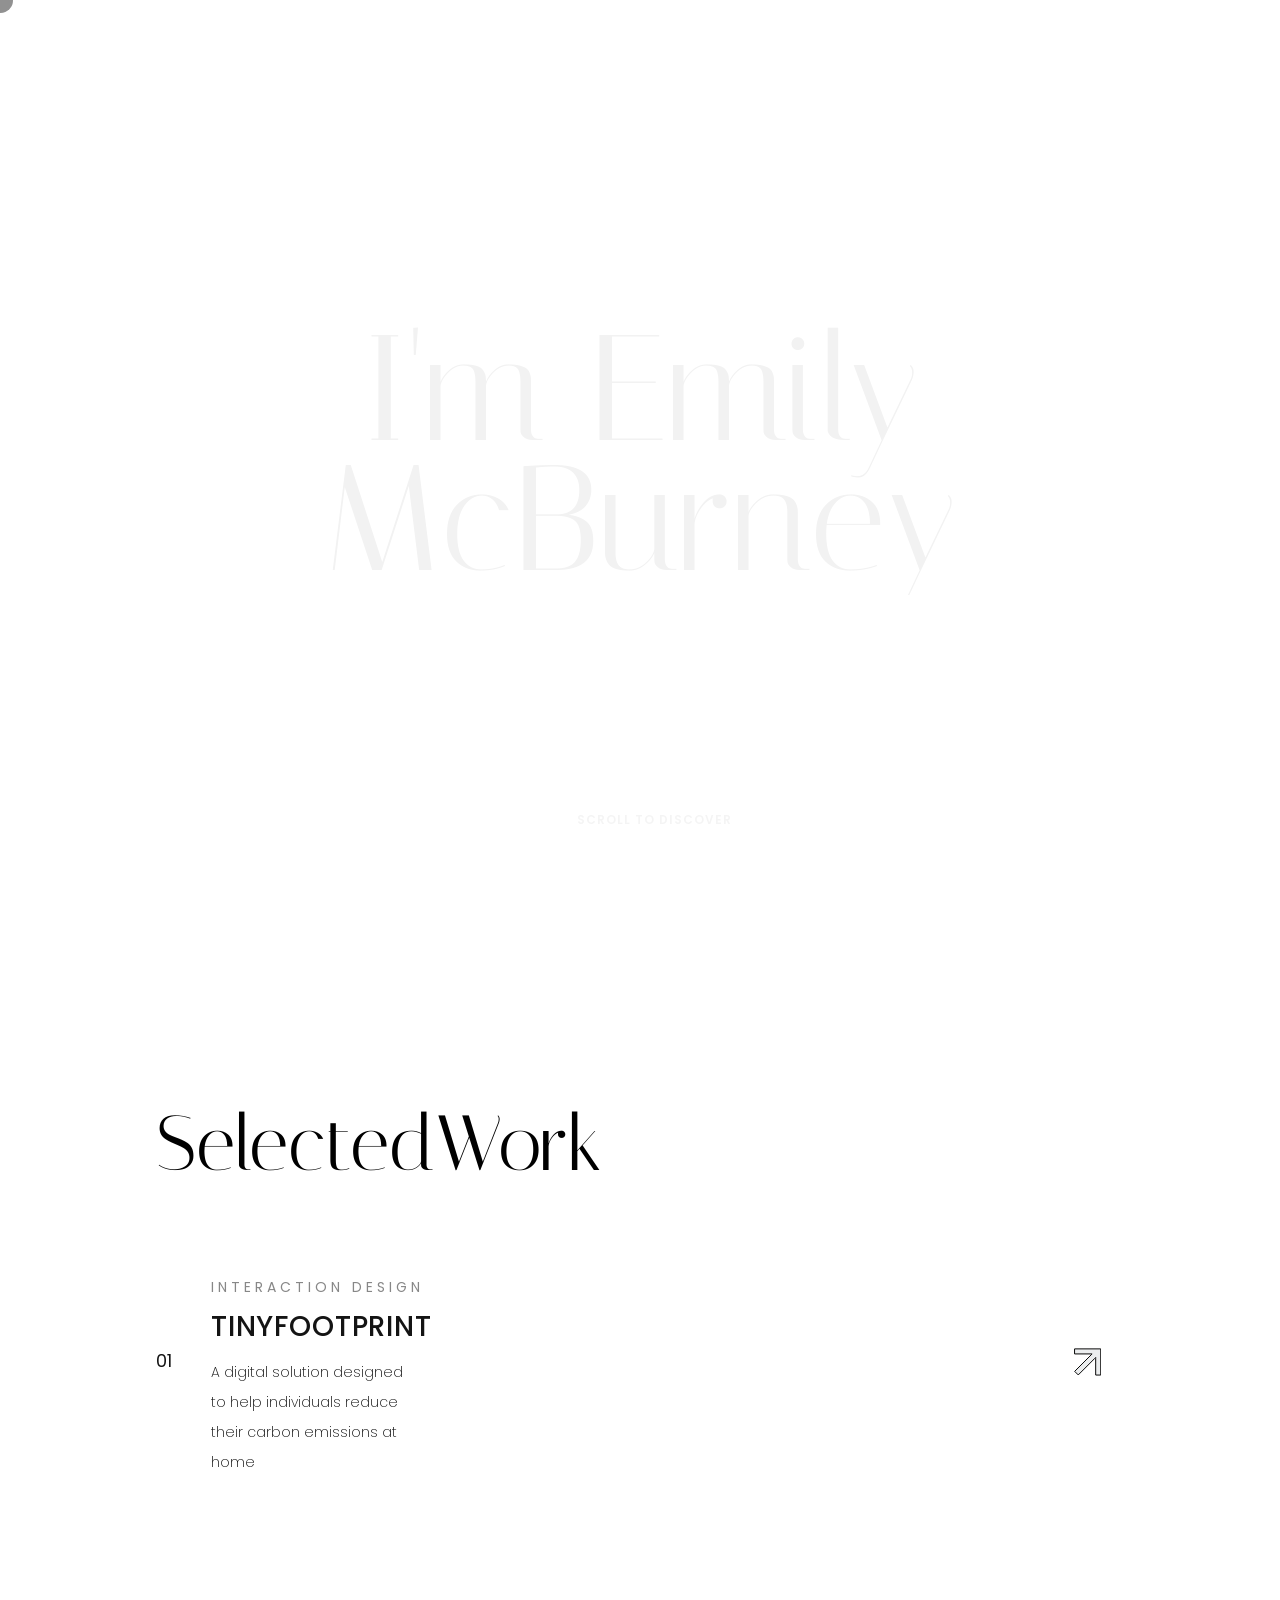
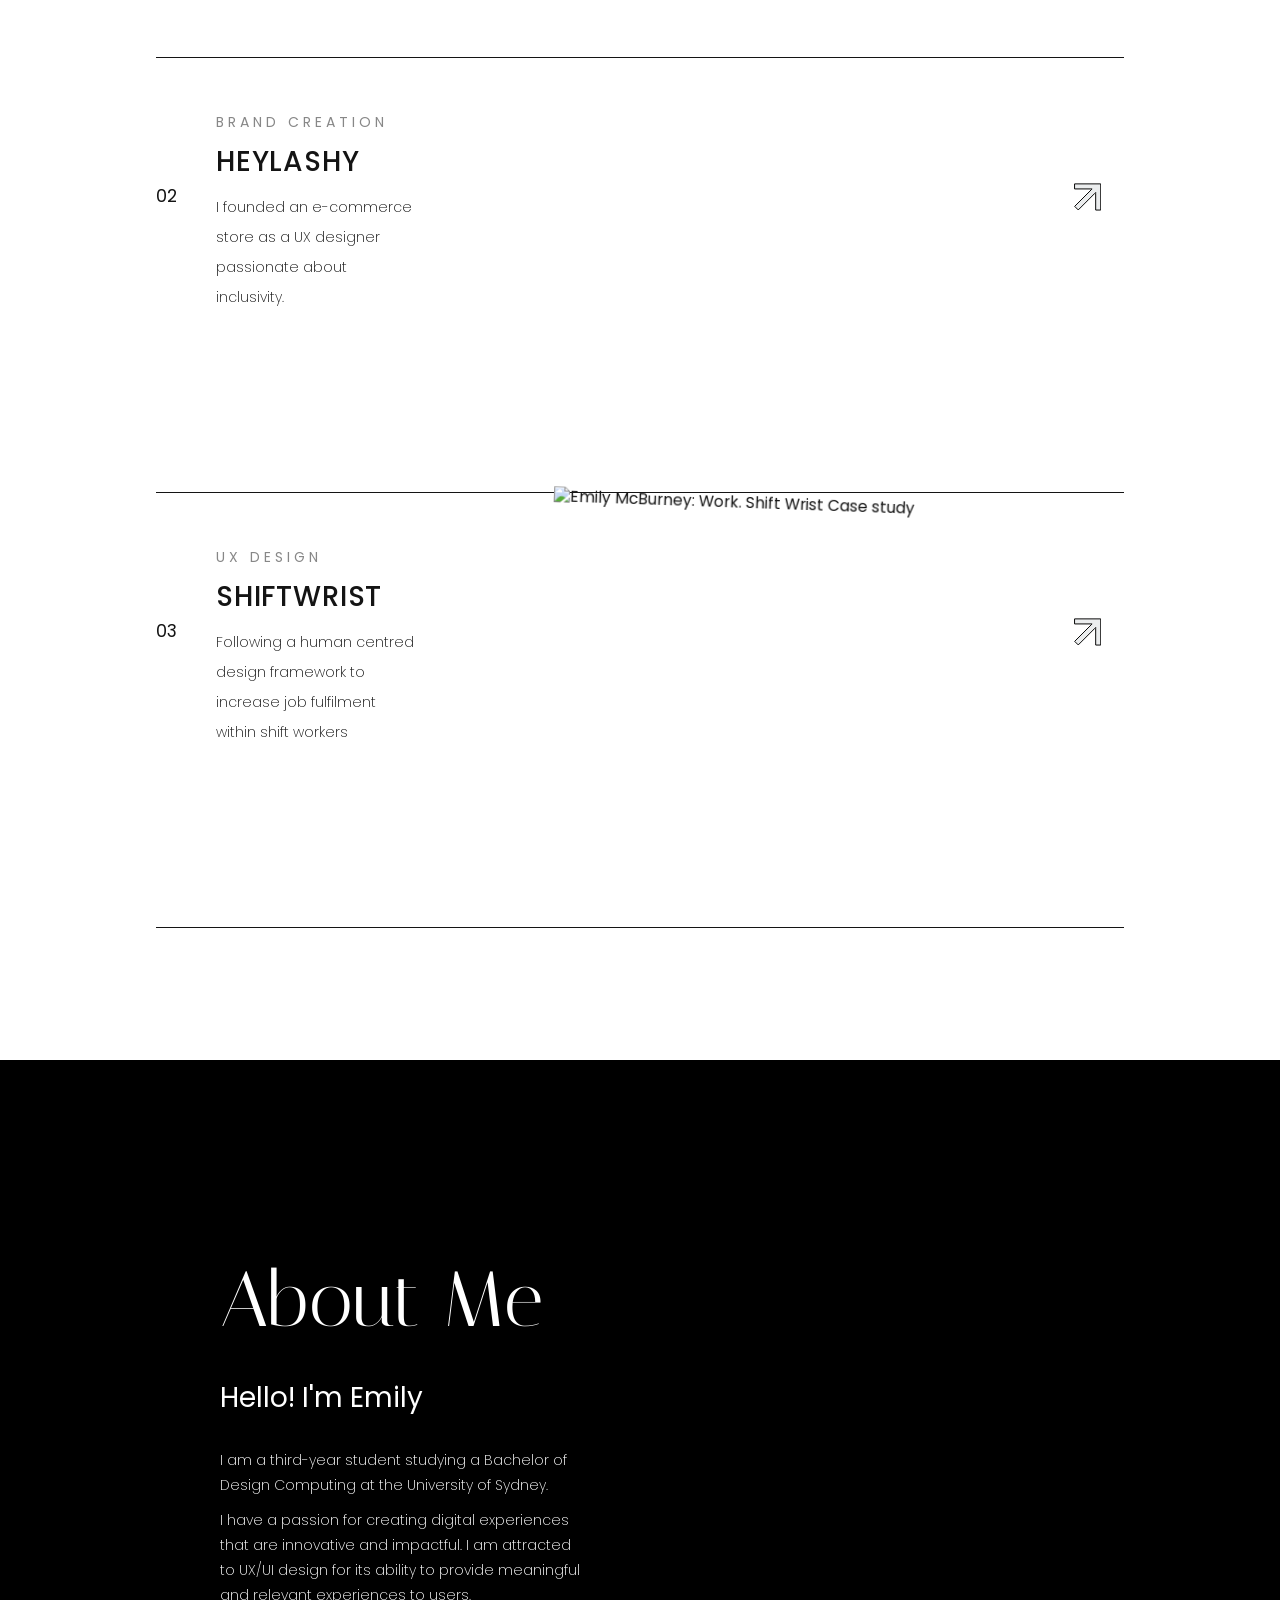
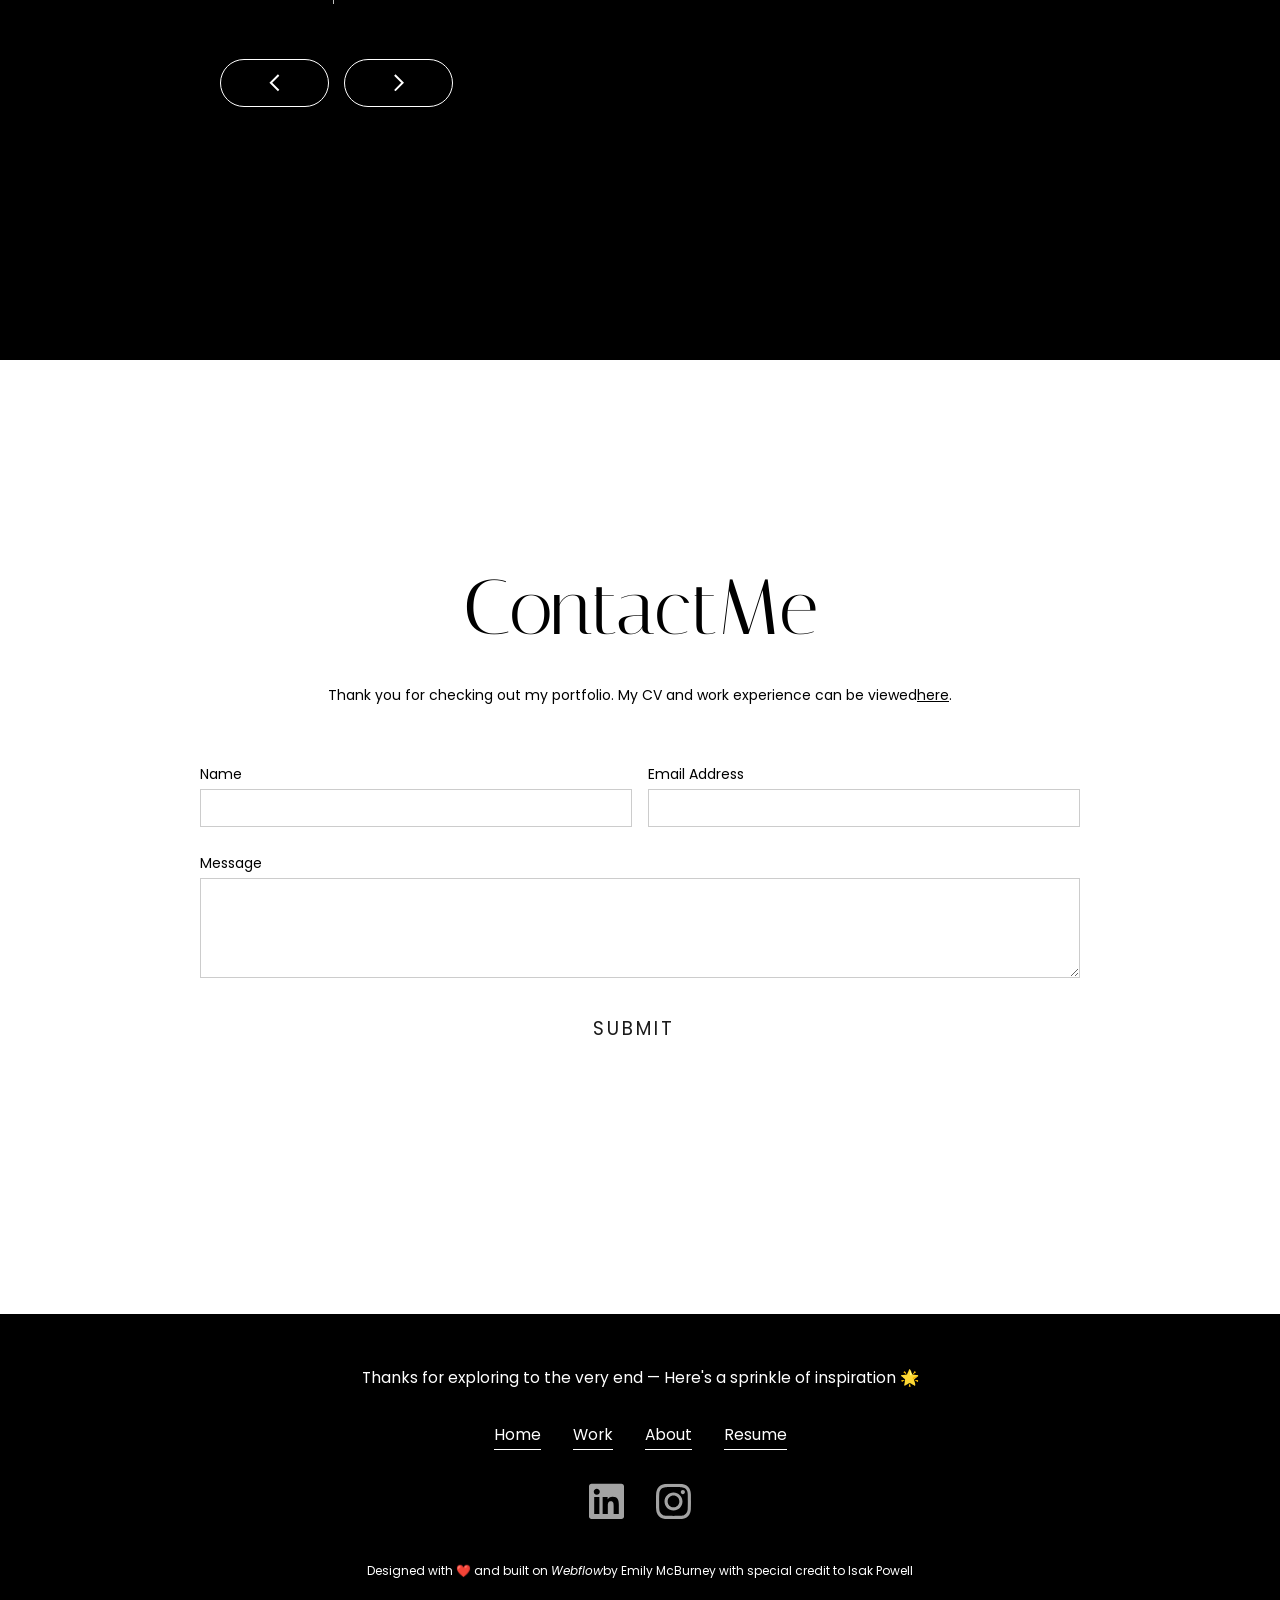
==== commit 20cce65b: "fixed wayback machine hrefs" ====
--- a/index.html
+++ b/index.html
@@ -16,6 +16,7 @@
     <meta content="summary_large_image" name="twitter:card">
     <meta content="width=device-width, initial-scale=1" name="viewport">
     <meta content="CVeqk0ynr8BKr6wbResu_p011-YQqa-qYCB_dBe52ok" name="google-site-verification">
+    <link rel="preload" href="https://cdn.prod.website-files.com/637769a965ea18cb58b70c11/63d608d06841080a0ecdf636_Emily_McBurney_Cover_Black.png" as="image">
     <link href="./Emily McBurney_ Work_files/emilymcburney.webflow.809130de3.min.css" rel="stylesheet" type="text/css">
     <link href="https://fonts.googleapis.com/" rel="preconnect">
     <link href="https://fonts.gstatic.com/" rel="preconnect" crossorigin="anonymous">
--- a/Emily McBurney_ Work_files/emilymcburney.webflow.809130de3.min.css
+++ b/Emily McBurney_ Work_files/emilymcburney.webflow.809130de3.min.css
@@ -1,4 +1,4 @@
-html{-webkit-text-size-adjust:100%;-ms-text-size-adjust:100%;font-family:sans-serif}body{margin:0}article,aside,details,figcaption,figure,footer,header,hgroup,main,menu,nav,section,summary{display:block}audio,canvas,progress,video{vertical-align:baseline;display:inline-block}audio:not([controls]){height:0;display:none}[hidden],template{display:none}a{background-color:transparent}a:active,a:hover{outline:0}abbr[title]{border-bottom:1px dotted}b,strong{font-weight:700}dfn{font-style:italic}h1{margin:.67em 0;font-size:2em}mark{color:#000;background:#ff0}small{font-size:80%}sub,sup{vertical-align:baseline;font-size:75%;line-height:0;position:relative}sup{top:-.5em}sub{bottom:-.25em}img{border:0}svg:not(:root){overflow:hidden}hr{box-sizing:content-box;height:0}pre{overflow:auto}code,kbd,pre,samp{font-family:monospace;font-size:1em}button,input,optgroup,select,textarea{color:inherit;font:inherit;margin:0}button{overflow:visible}button,select{text-transform:none}button,html input[type=button],input[type=reset]{-webkit-appearance:button;cursor:pointer}button[disabled],html input[disabled]{cursor:default}button::-moz-focus-inner,input::-moz-focus-inner{border:0;padding:0}input{line-height:normal}input[type=checkbox],input[type=radio]{box-sizing:border-box;padding:0}input[type=number]::-webkit-inner-spin-button,input[type=number]::-webkit-outer-spin-button{height:auto}input[type=search]{-webkit-appearance:none}input[type=search]::-webkit-search-cancel-button,input[type=search]::-webkit-search-decoration{-webkit-appearance:none}legend{border:0;padding:0}textarea{overflow:auto}optgroup{font-weight:700}table{border-collapse:collapse;border-spacing:0}td,th{padding:0}@font-face{font-family:webflow-icons;src:url([data-uri])format("truetype");font-weight:400;font-style:normal}[class^=w-icon-],[class*=\ w-icon-]{speak:none;font-variant:normal;text-transform:none;-webkit-font-smoothing:antialiased;-moz-osx-font-smoothing:grayscale;font-style:normal;font-weight:400;line-height:1;font-family:webflow-icons!important}.w-icon-slider-right:before{content:""}.w-icon-slider-left:before{content:""}.w-icon-nav-menu:before{content:""}.w-icon-arrow-down:before,.w-icon-dropdown-toggle:before{content:""}.w-icon-file-upload-remove:before{content:""}.w-icon-file-upload-icon:before{content:""}*{box-sizing:border-box}html{height:100%}body{color:#333;background-color:#fff;min-height:100%;margin:0;font-family:Arial,sans-serif;font-size:14px;line-height:20px}img{vertical-align:middle;max-width:100%;display:inline-block}html.w-mod-touch *{background-attachment:scroll!important}.w-block{display:block}.w-inline-block{max-width:100%;display:inline-block}.w-clearfix:before,.w-clearfix:after{content:" ";grid-area:1/1/2/2;display:table}.w-clearfix:after{clear:both}.w-hidden{display:none}.w-button{color:#fff;line-height:inherit;cursor:pointer;background-color:#3898ec;border:0;border-radius:0;padding:9px 15px;text-decoration:none;display:inline-block}input.w-button{-webkit-appearance:button}html[data-w-dynpage] [data-w-cloak]{color:transparent!important}.w-code-block{margin:unset}pre.w-code-block code{all:inherit}.w-webflow-badge,.w-webflow-badge *{z-index:auto;visibility:visible;box-sizing:border-box;float:none;clear:none;box-shadow:none;opacity:1;direction:ltr;font-family:inherit;font-weight:inherit;color:inherit;font-size:inherit;line-height:inherit;font-style:inherit;font-variant:inherit;text-align:inherit;letter-spacing:inherit;-webkit-text-decoration:inherit;text-decoration:inherit;text-indent:0;text-transform:inherit;text-shadow:none;font-smoothing:auto;vertical-align:baseline;cursor:inherit;white-space:inherit;word-break:normal;word-spacing:normal;word-wrap:normal;background:0 0;border:0 transparent;border-radius:0;width:auto;min-width:0;max-width:none;height:auto;min-height:0;max-height:none;margin:0;padding:0;list-style-type:disc;transition:none;display:block;position:static;top:auto;bottom:auto;left:auto;right:auto;overflow:visible;transform:none}.w-webflow-badge{white-space:nowrap;cursor:pointer;box-shadow:0 0 0 1px rgba(0,0,0,.1),0 1px 3px rgba(0,0,0,.1);visibility:visible!important;z-index:2147483647!important;color:#aaadb0!important;opacity:1!important;background-color:#fff!important;border-radius:3px!important;width:auto!important;height:auto!important;margin:0!important;padding:6px!important;font-size:12px!important;line-height:14px!important;text-decoration:none!important;display:inline-block!important;position:fixed!important;top:auto!important;bottom:12px!important;left:auto!important;right:12px!important;overflow:visible!important;transform:none!important}.w-webflow-badge>img{visibility:visible!important;opacity:1!important;vertical-align:middle!important;display:inline-block!important}h1,h2,h3,h4,h5,h6{margin-bottom:10px;font-weight:700}h1{margin-top:20px;font-size:38px;line-height:44px}h2{margin-top:20px;font-size:32px;line-height:36px}h3{margin-top:20px;font-size:24px;line-height:30px}h4{margin-top:10px;font-size:18px;line-height:24px}h5{margin-top:10px;font-size:14px;line-height:20px}h6{margin-top:10px;font-size:12px;line-height:18px}p{margin-top:0;margin-bottom:10px}blockquote{border-left:5px solid #e2e2e2;margin:0 0 10px;padding:10px 20px;font-size:18px;line-height:22px}figure{margin:0 0 10px}figcaption{text-align:center;margin-top:5px}ul,ol{margin-top:0;margin-bottom:10px;padding-left:40px}.w-list-unstyled{padding-left:0;list-style:none}.w-embed:before,.w-embed:after{content:" ";grid-area:1/1/2/2;display:table}.w-embed:after{clear:both}.w-video{width:100%;padding:0;position:relative}.w-video iframe,.w-video object,.w-video embed{border:none;width:100%;height:100%;position:absolute;top:0;left:0}fieldset{border:0;margin:0;padding:0}button,[type=button],[type=reset]{cursor:pointer;-webkit-appearance:button;border:0}.w-form{margin:0 0 15px}.w-form-done{text-align:center;background-color:#ddd;padding:20px;display:none}.w-form-fail{background-color:#ffdede;margin-top:10px;padding:10px;display:none}label{margin-bottom:5px;font-weight:700;display:block}.w-input,.w-select{color:#333;vertical-align:middle;background-color:#fff;border:1px solid #ccc;width:100%;height:38px;margin-bottom:10px;padding:8px 12px;font-size:14px;line-height:1.42857;display:block}.w-input:-moz-placeholder,.w-select:-moz-placeholder{color:#999}.w-input::-moz-placeholder,.w-select::-moz-placeholder{color:#999;opacity:1}.w-input::-webkit-input-placeholder,.w-select::-webkit-input-placeholder{color:#999}.w-input:focus,.w-select:focus{border-color:#3898ec;outline:0}.w-input[disabled],.w-select[disabled],.w-input[readonly],.w-select[readonly],fieldset[disabled] .w-input,fieldset[disabled] .w-select{cursor:not-allowed}.w-input[disabled]:not(.w-input-disabled),.w-select[disabled]:not(.w-input-disabled),.w-input[readonly],.w-select[readonly],fieldset[disabled]:not(.w-input-disabled) .w-input,fieldset[disabled]:not(.w-input-disabled) .w-select{background-color:#eee}textarea.w-input,textarea.w-select{height:auto}.w-select{background-color:#f3f3f3}.w-select[multiple]{height:auto}.w-form-label{cursor:pointer;margin-bottom:0;font-weight:400;display:inline-block}.w-radio{margin-bottom:5px;padding-left:20px;display:block}.w-radio:before,.w-radio:after{content:" ";grid-area:1/1/2/2;display:table}.w-radio:after{clear:both}.w-radio-input{float:left;margin:3px 0 0 -20px;line-height:normal}.w-file-upload{margin-bottom:10px;display:block}.w-file-upload-input{opacity:0;z-index:-100;width:.1px;height:.1px;position:absolute;overflow:hidden}.w-file-upload-default,.w-file-upload-uploading,.w-file-upload-success{color:#333;display:inline-block}.w-file-upload-error{margin-top:10px;display:block}.w-file-upload-default.w-hidden,.w-file-upload-uploading.w-hidden,.w-file-upload-error.w-hidden,.w-file-upload-success.w-hidden{display:none}.w-file-upload-uploading-btn{cursor:pointer;background-color:#fafafa;border:1px solid #ccc;margin:0;padding:8px 12px;font-size:14px;font-weight:400;display:flex}.w-file-upload-file{background-color:#fafafa;border:1px solid #ccc;flex-grow:1;justify-content:space-between;margin:0;padding:8px 9px 8px 11px;display:flex}.w-file-upload-file-name{font-size:14px;font-weight:400;display:block}.w-file-remove-link{cursor:pointer;width:auto;height:auto;margin-top:3px;margin-left:10px;padding:3px;display:block}.w-icon-file-upload-remove{margin:auto;font-size:10px}.w-file-upload-error-msg{color:#ea384c;padding:2px 0;display:inline-block}.w-file-upload-info{padding:0 12px;line-height:38px;display:inline-block}.w-file-upload-label{cursor:pointer;background-color:#fafafa;border:1px solid #ccc;margin:0;padding:8px 12px;font-size:14px;font-weight:400;display:inline-block}.w-icon-file-upload-icon,.w-icon-file-upload-uploading{width:20px;margin-right:8px;display:inline-block}.w-icon-file-upload-uploading{height:20px}.w-container{max-width:940px;margin-left:auto;margin-right:auto}.w-container:before,.w-container:after{content:" ";grid-area:1/1/2/2;display:table}.w-container:after{clear:both}.w-container .w-row{margin-left:-10px;margin-right:-10px}.w-row:before,.w-row:after{content:" ";grid-area:1/1/2/2;display:table}.w-row:after{clear:both}.w-row .w-row{margin-left:0;margin-right:0}.w-col{float:left;width:100%;min-height:1px;padding-left:10px;padding-right:10px;position:relative}.w-col .w-col{padding-left:0;padding-right:0}.w-col-1{width:8.33333%}.w-col-2{width:16.6667%}.w-col-3{width:25%}.w-col-4{width:33.3333%}.w-col-5{width:41.6667%}.w-col-6{width:50%}.w-col-7{width:58.3333%}.w-col-8{width:66.6667%}.w-col-9{width:75%}.w-col-10{width:83.3333%}.w-col-11{width:91.6667%}.w-col-12{width:100%}.w-hidden-main{display:none!important}@media screen and (max-width:991px){.w-container{max-width:728px}.w-hidden-main{display:inherit!important}.w-hidden-medium{display:none!important}.w-col-medium-1{width:8.33333%}.w-col-medium-2{width:16.6667%}.w-col-medium-3{width:25%}.w-col-medium-4{width:33.3333%}.w-col-medium-5{width:41.6667%}.w-col-medium-6{width:50%}.w-col-medium-7{width:58.3333%}.w-col-medium-8{width:66.6667%}.w-col-medium-9{width:75%}.w-col-medium-10{width:83.3333%}.w-col-medium-11{width:91.6667%}.w-col-medium-12{width:100%}.w-col-stack{width:100%;left:auto;right:auto}}@media screen and (max-width:767px){.w-hidden-main,.w-hidden-medium{display:inherit!important}.w-hidden-small{display:none!important}.w-row,.w-container .w-row{margin-left:0;margin-right:0}.w-col{width:100%;left:auto;right:auto}.w-col-small-1{width:8.33333%}.w-col-small-2{width:16.6667%}.w-col-small-3{width:25%}.w-col-small-4{width:33.3333%}.w-col-small-5{width:41.6667%}.w-col-small-6{width:50%}.w-col-small-7{width:58.3333%}.w-col-small-8{width:66.6667%}.w-col-small-9{width:75%}.w-col-small-10{width:83.3333%}.w-col-small-11{width:91.6667%}.w-col-small-12{width:100%}}@media screen and (max-width:479px){.w-container{max-width:none}.w-hidden-main,.w-hidden-medium,.w-hidden-small{display:inherit!important}.w-hidden-tiny{display:none!important}.w-col{width:100%}.w-col-tiny-1{width:8.33333%}.w-col-tiny-2{width:16.6667%}.w-col-tiny-3{width:25%}.w-col-tiny-4{width:33.3333%}.w-col-tiny-5{width:41.6667%}.w-col-tiny-6{width:50%}.w-col-tiny-7{width:58.3333%}.w-col-tiny-8{width:66.6667%}.w-col-tiny-9{width:75%}.w-col-tiny-10{width:83.3333%}.w-col-tiny-11{width:91.6667%}.w-col-tiny-12{width:100%}}.w-widget{position:relative}.w-widget-map{width:100%;height:400px}.w-widget-map label{width:auto;display:inline}.w-widget-map img{max-width:inherit}.w-widget-map .gm-style-iw{text-align:center}.w-widget-map .gm-style-iw>button{display:none!important}.w-widget-twitter{overflow:hidden}.w-widget-twitter-count-shim{vertical-align:top;text-align:center;background:#fff;border:1px solid #758696;border-radius:3px;width:28px;height:20px;display:inline-block;position:relative}.w-widget-twitter-count-shim *{pointer-events:none;-webkit-user-select:none;-ms-user-select:none;user-select:none}.w-widget-twitter-count-shim .w-widget-twitter-count-inner{text-align:center;color:#999;font-family:serif;font-size:15px;line-height:12px;position:relative}.w-widget-twitter-count-shim .w-widget-twitter-count-clear{display:block;position:relative}.w-widget-twitter-count-shim.w--large{width:36px;height:28px}.w-widget-twitter-count-shim.w--large .w-widget-twitter-count-inner{font-size:18px;line-height:18px}.w-widget-twitter-count-shim:not(.w--vertical){margin-left:5px;margin-right:8px}.w-widget-twitter-count-shim:not(.w--vertical).w--large{margin-left:6px}.w-widget-twitter-count-shim:not(.w--vertical):before,.w-widget-twitter-count-shim:not(.w--vertical):after{content:" ";pointer-events:none;border:solid transparent;width:0;height:0;position:absolute;top:50%;left:0}.w-widget-twitter-count-shim:not(.w--vertical):before{border-width:4px;border-color:rgba(117,134,150,0) #5d6c7b rgba(117,134,150,0) rgba(117,134,150,0);margin-top:-4px;margin-left:-9px}.w-widget-twitter-count-shim:not(.w--vertical).w--large:before{border-width:5px;margin-top:-5px;margin-left:-10px}.w-widget-twitter-count-shim:not(.w--vertical):after{border-width:4px;border-color:rgba(255,255,255,0) #fff rgba(255,255,255,0) rgba(255,255,255,0);margin-top:-4px;margin-left:-8px}.w-widget-twitter-count-shim:not(.w--vertical).w--large:after{border-width:5px;margin-top:-5px;margin-left:-9px}.w-widget-twitter-count-shim.w--vertical{width:61px;height:33px;margin-bottom:8px}.w-widget-twitter-count-shim.w--vertical:before,.w-widget-twitter-count-shim.w--vertical:after{content:" ";pointer-events:none;border:solid transparent;width:0;height:0;position:absolute;top:100%;left:50%}.w-widget-twitter-count-shim.w--vertical:before{border-width:5px;border-color:#5d6c7b rgba(117,134,150,0) rgba(117,134,150,0);margin-left:-5px}.w-widget-twitter-count-shim.w--vertical:after{border-width:4px;border-color:#fff rgba(255,255,255,0) rgba(255,255,255,0);margin-left:-4px}.w-widget-twitter-count-shim.w--vertical .w-widget-twitter-count-inner{font-size:18px;line-height:22px}.w-widget-twitter-count-shim.w--vertical.w--large{width:76px}.w-background-video{color:#fff;height:500px;position:relative;overflow:hidden}.w-background-video>video{object-fit:cover;z-index:-100;background-position:50%;background-size:cover;width:100%;height:100%;margin:auto;position:absolute;top:-100%;bottom:-100%;left:-100%;right:-100%}.w-background-video>video::-webkit-media-controls-start-playback-button{-webkit-appearance:none;display:none!important}.w-background-video--control{background-color:transparent;padding:0;position:absolute;bottom:1em;right:1em}.w-background-video--control>[hidden]{display:none!important}.w-slider{text-align:center;clear:both;-webkit-tap-highlight-color:transparent;tap-highlight-color:transparent;background:#ddd;height:300px;position:relative}.w-slider-mask{z-index:1;white-space:nowrap;height:100%;display:block;position:relative;left:0;right:0;overflow:hidden}.w-slide{vertical-align:top;white-space:normal;text-align:left;width:100%;height:100%;display:inline-block;position:relative}.w-slider-nav{z-index:2;text-align:center;-webkit-tap-highlight-color:transparent;tap-highlight-color:transparent;height:40px;margin:auto;padding-top:10px;position:absolute;top:auto;bottom:0;left:0;right:0}.w-slider-nav.w-round>div{border-radius:100%}.w-slider-nav.w-num>div{font-size:inherit;line-height:inherit;width:auto;height:auto;padding:.2em .5em}.w-slider-nav.w-shadow>div{box-shadow:0 0 3px rgba(51,51,51,.4)}.w-slider-nav-invert{color:#fff}.w-slider-nav-invert>div{background-color:rgba(34,34,34,.4)}.w-slider-nav-invert>div.w-active{background-color:#222}.w-slider-dot{cursor:pointer;background-color:rgba(255,255,255,.4);width:1em;height:1em;margin:0 3px .5em;transition:background-color .1s,color .1s;display:inline-block;position:relative}.w-slider-dot.w-active{background-color:#fff}.w-slider-dot:focus{outline:none;box-shadow:0 0 0 2px #fff}.w-slider-dot:focus.w-active{box-shadow:none}.w-slider-arrow-left,.w-slider-arrow-right{cursor:pointer;color:#fff;-webkit-tap-highlight-color:transparent;tap-highlight-color:transparent;-webkit-user-select:none;-ms-user-select:none;user-select:none;width:80px;margin:auto;font-size:40px;position:absolute;top:0;bottom:0;left:0;right:0;overflow:hidden}.w-slider-arrow-left [class^=w-icon-],.w-slider-arrow-right [class^=w-icon-],.w-slider-arrow-left [class*=\ w-icon-],.w-slider-arrow-right [class*=\ w-icon-]{position:absolute}.w-slider-arrow-left:focus,.w-slider-arrow-right:focus{outline:0}.w-slider-arrow-left{z-index:3;right:auto}.w-slider-arrow-right{z-index:4;left:auto}.w-icon-slider-left,.w-icon-slider-right{width:1em;height:1em;margin:auto;top:0;bottom:0;left:0;right:0}.w-slider-aria-label{clip:rect(0 0 0 0);border:0;width:1px;height:1px;margin:-1px;padding:0;position:absolute;overflow:hidden}.w-slider-force-show{display:block!important}.w-dropdown{text-align:left;z-index:900;margin-left:auto;margin-right:auto;display:inline-block;position:relative}.w-dropdown-btn,.w-dropdown-toggle,.w-dropdown-link{vertical-align:top;color:#222;text-align:left;white-space:nowrap;margin-left:auto;margin-right:auto;padding:20px;text-decoration:none;position:relative}.w-dropdown-toggle{-webkit-user-select:none;-ms-user-select:none;user-select:none;cursor:pointer;padding-right:40px;display:inline-block}.w-dropdown-toggle:focus{outline:0}.w-icon-dropdown-toggle{width:1em;height:1em;margin:auto 20px auto auto;position:absolute;top:0;bottom:0;right:0}.w-dropdown-list{background:#ddd;min-width:100%;display:none;position:absolute}.w-dropdown-list.w--open{display:block}.w-dropdown-link{color:#222;padding:10px 20px;display:block}.w-dropdown-link.w--current{color:#0082f3}.w-dropdown-link:focus{outline:0}@media screen and (max-width:767px){.w-nav-brand{padding-left:10px}}.w-lightbox-backdrop{cursor:auto;letter-spacing:normal;text-indent:0;text-shadow:none;text-transform:none;visibility:visible;white-space:normal;word-break:normal;word-spacing:normal;word-wrap:normal;color:#fff;text-align:center;z-index:2000;opacity:0;-webkit-user-select:none;-moz-user-select:none;-webkit-tap-highlight-color:transparent;background:rgba(0,0,0,.9);outline:0;font-family:Helvetica Neue,Helvetica,Ubuntu,Segoe UI,Verdana,sans-serif;font-size:17px;font-style:normal;font-weight:300;line-height:1.2;list-style:disc;position:fixed;top:0;bottom:0;left:0;right:0;-webkit-transform:translate(0)}.w-lightbox-backdrop,.w-lightbox-container{-webkit-overflow-scrolling:touch;height:100%;overflow:auto}.w-lightbox-content{height:100vh;position:relative;overflow:hidden}.w-lightbox-view{opacity:0;width:100vw;height:100vh;position:absolute}.w-lightbox-view:before{content:"";height:100vh}.w-lightbox-group,.w-lightbox-group .w-lightbox-view,.w-lightbox-group .w-lightbox-view:before{height:86vh}.w-lightbox-frame,.w-lightbox-view:before{vertical-align:middle;display:inline-block}.w-lightbox-figure{margin:0;position:relative}.w-lightbox-group .w-lightbox-figure{cursor:pointer}.w-lightbox-img{width:auto;max-width:none;height:auto}.w-lightbox-image{float:none;max-width:100vw;max-height:100vh;display:block}.w-lightbox-group .w-lightbox-image{max-height:86vh}.w-lightbox-caption{text-align:left;text-overflow:ellipsis;white-space:nowrap;background:rgba(0,0,0,.4);padding:.5em 1em;position:absolute;bottom:0;left:0;right:0;overflow:hidden}.w-lightbox-embed{width:100%;height:100%;position:absolute;top:0;bottom:0;left:0;right:0}.w-lightbox-control{cursor:pointer;background-position:50%;background-repeat:no-repeat;background-size:24px;width:4em;transition:all .3s;position:absolute;top:0}.w-lightbox-left{background-image:url([data-uri]);display:none;bottom:0;left:0}.w-lightbox-right{background-image:url([data-uri]);display:none;bottom:0;right:0}.w-lightbox-close{background-image:url([data-uri]);background-size:18px;height:2.6em;right:0}.w-lightbox-strip{white-space:nowrap;padding:0 1vh;line-height:0;position:absolute;bottom:0;left:0;right:0;overflow-x:auto;overflow-y:hidden}.w-lightbox-item{box-sizing:content-box;cursor:pointer;width:10vh;padding:2vh 1vh;display:inline-block;-webkit-transform:translate(0,0)}.w-lightbox-active{opacity:.3}.w-lightbox-thumbnail{background:#222;height:10vh;position:relative;overflow:hidden}.w-lightbox-thumbnail-image{position:absolute;top:0;left:0}.w-lightbox-thumbnail .w-lightbox-tall{width:100%;top:50%;transform:translateY(-50%)}.w-lightbox-thumbnail .w-lightbox-wide{height:100%;left:50%;transform:translate(-50%)}.w-lightbox-spinner{box-sizing:border-box;border:5px solid rgba(0,0,0,.4);border-radius:50%;width:40px;height:40px;margin-top:-20px;margin-left:-20px;animation:.8s linear infinite spin;position:absolute;top:50%;left:50%}.w-lightbox-spinner:after{content:"";border:3px solid transparent;border-bottom-color:#fff;border-radius:50%;position:absolute;top:-4px;bottom:-4px;left:-4px;right:-4px}.w-lightbox-hide{display:none}.w-lightbox-noscroll{overflow:hidden}@media (min-width:768px){.w-lightbox-content{height:96vh;margin-top:2vh}.w-lightbox-view,.w-lightbox-view:before{height:96vh}.w-lightbox-group,.w-lightbox-group .w-lightbox-view,.w-lightbox-group .w-lightbox-view:before{height:84vh}.w-lightbox-image{max-width:96vw;max-height:96vh}.w-lightbox-group .w-lightbox-image{max-width:82.3vw;max-height:84vh}.w-lightbox-left,.w-lightbox-right{opacity:.5;display:block}.w-lightbox-close{opacity:.8}.w-lightbox-control:hover{opacity:1}}.w-lightbox-inactive,.w-lightbox-inactive:hover{opacity:0}.w-richtext:before,.w-richtext:after{content:" ";grid-area:1/1/2/2;display:table}.w-richtext:after{clear:both}.w-richtext[contenteditable=true]:before,.w-richtext[contenteditable=true]:after{white-space:initial}.w-richtext ol,.w-richtext ul{overflow:hidden}.w-richtext .w-richtext-figure-selected.w-richtext-figure-type-video div:after,.w-richtext .w-richtext-figure-selected[data-rt-type=video] div:after,.w-richtext .w-richtext-figure-selected.w-richtext-figure-type-image div,.w-richtext .w-richtext-figure-selected[data-rt-type=image] div{outline:2px solid #2895f7}.w-richtext figure.w-richtext-figure-type-video>div:after,.w-richtext figure[data-rt-type=video]>div:after{content:"";display:none;position:absolute;top:0;bottom:0;left:0;right:0}.w-richtext figure{max-width:60%;position:relative}.w-richtext figure>div:before{cursor:default!important}.w-richtext figure img{width:100%}.w-richtext figure figcaption.w-richtext-figcaption-placeholder{opacity:.6}.w-richtext figure div{color:transparent;font-size:0}.w-richtext figure.w-richtext-figure-type-image,.w-richtext figure[data-rt-type=image]{display:table}.w-richtext figure.w-richtext-figure-type-image>div,.w-richtext figure[data-rt-type=image]>div{display:inline-block}.w-richtext figure.w-richtext-figure-type-image>figcaption,.w-richtext figure[data-rt-type=image]>figcaption{caption-side:bottom;display:table-caption}.w-richtext figure.w-richtext-figure-type-video,.w-richtext figure[data-rt-type=video]{width:60%;height:0}.w-richtext figure.w-richtext-figure-type-video iframe,.w-richtext figure[data-rt-type=video] iframe{width:100%;height:100%;position:absolute;top:0;left:0}.w-richtext figure.w-richtext-figure-type-video>div,.w-richtext figure[data-rt-type=video]>div{width:100%}.w-richtext figure.w-richtext-align-center{clear:both;margin-left:auto;margin-right:auto}.w-richtext figure.w-richtext-align-center.w-richtext-figure-type-image>div,.w-richtext figure.w-richtext-align-center[data-rt-type=image]>div{max-width:100%}.w-richtext figure.w-richtext-align-normal{clear:both}.w-richtext figure.w-richtext-align-fullwidth{text-align:center;clear:both;width:100%;max-width:100%;margin-left:auto;margin-right:auto;display:block}.w-richtext figure.w-richtext-align-fullwidth>div{padding-bottom:inherit;display:inline-block}.w-richtext figure.w-richtext-align-fullwidth>figcaption{display:block}.w-richtext figure.w-richtext-align-floatleft{float:left;clear:none;margin-right:15px}.w-richtext figure.w-richtext-align-floatright{float:right;clear:none;margin-left:15px}.w-nav{z-index:1000;background:#ddd;position:relative}.w-nav:before,.w-nav:after{content:" ";grid-area:1/1/2/2;display:table}.w-nav:after{clear:both}.w-nav-brand{float:left;color:#333;text-decoration:none;position:relative}.w-nav-link{vertical-align:top;color:#222;text-align:left;margin-left:auto;margin-right:auto;padding:20px;text-decoration:none;display:inline-block;position:relative}.w-nav-link.w--current{color:#0082f3}.w-nav-menu{float:right;position:relative}[data-nav-menu-open]{text-align:center;background:#c8c8c8;min-width:200px;position:absolute;top:100%;left:0;right:0;overflow:visible;display:block!important}.w--nav-link-open{display:block;position:relative}.w-nav-overlay{width:100%;display:none;position:absolute;top:100%;left:0;right:0;overflow:hidden}.w-nav-overlay [data-nav-menu-open]{top:0}.w-nav[data-animation=over-left] .w-nav-overlay{width:auto}.w-nav[data-animation=over-left] .w-nav-overlay,.w-nav[data-animation=over-left] [data-nav-menu-open]{z-index:1;top:0;right:auto}.w-nav[data-animation=over-right] .w-nav-overlay{width:auto}.w-nav[data-animation=over-right] .w-nav-overlay,.w-nav[data-animation=over-right] [data-nav-menu-open]{z-index:1;top:0;left:auto}.w-nav-button{float:right;cursor:pointer;-webkit-tap-highlight-color:transparent;tap-highlight-color:transparent;-webkit-user-select:none;-ms-user-select:none;user-select:none;padding:18px;font-size:24px;display:none;position:relative}.w-nav-button:focus{outline:0}.w-nav-button.w--open{color:#fff;background-color:#c8c8c8}.w-nav[data-collapse=all] .w-nav-menu{display:none}.w-nav[data-collapse=all] .w-nav-button,.w--nav-dropdown-open,.w--nav-dropdown-toggle-open{display:block}.w--nav-dropdown-list-open{position:static}@media screen and (max-width:991px){.w-nav[data-collapse=medium] .w-nav-menu{display:none}.w-nav[data-collapse=medium] .w-nav-button{display:block}}@media screen and (max-width:767px){.w-nav[data-collapse=small] .w-nav-menu{display:none}.w-nav[data-collapse=small] .w-nav-button{display:block}.w-nav-brand{padding-left:10px}}@media screen and (max-width:479px){.w-nav[data-collapse=tiny] .w-nav-menu{display:none}.w-nav[data-collapse=tiny] .w-nav-button{display:block}}.w-tabs{position:relative}.w-tabs:before,.w-tabs:after{content:" ";grid-area:1/1/2/2;display:table}.w-tabs:after{clear:both}.w-tab-menu{position:relative}.w-tab-link{vertical-align:top;text-align:left;cursor:pointer;color:#222;background-color:#ddd;padding:9px 30px;text-decoration:none;display:inline-block;position:relative}.w-tab-link.w--current{background-color:#c8c8c8}.w-tab-link:focus{outline:0}.w-tab-content{display:block;position:relative;overflow:hidden}.w-tab-pane{display:none;position:relative}.w--tab-active{display:block}@media screen and (max-width:479px){.w-tab-link{display:block}}.w-ix-emptyfix:after{content:""}@keyframes spin{0%{transform:rotate(0)}to{transform:rotate(360deg)}}.w-dyn-empty{background-color:#ddd;padding:10px}.w-dyn-hide,.w-dyn-bind-empty,.w-condition-invisible{display:none!important}.wf-layout-layout{display:grid}.w-code-component>*{width:100%;height:100%;position:absolute;top:0;left:0}:root{--black:transparent;--lynx-black:#1f2022;--lynx-white:white;--lynx-medium-purple:#8979ec;--lynx-grey:#797c83;--orange-cursor:#e56f0d}.w-layout-grid{grid-row-gap:16px;grid-column-gap:16px;grid-template-rows:auto auto;grid-template-columns:1fr 1fr;grid-auto-columns:1fr;display:grid}.w-layout-layout{grid-row-gap:20px;grid-column-gap:20px;grid-auto-columns:1fr;justify-content:center;padding:20px}.w-layout-cell{flex-direction:column;justify-content:flex-start;align-items:flex-start;display:flex}.w-layout-blockcontainer{max-width:940px;margin-left:auto;margin-right:auto;display:block}.w-embed-youtubevideo{background-image:url(https://web.archive.org/web/20250416054303im_/https://d3e54v103j8qbb.cloudfront.net/static/youtube-placeholder.2b05e7d68d.svg);background-position:50%;background-size:cover;width:100%;padding-bottom:0;padding-left:0;padding-right:0;position:relative}.w-embed-youtubevideo:empty{min-height:75px;padding-bottom:56.25%}@media screen and (max-width:991px){.w-layout-blockcontainer{max-width:728px}}@media screen and (max-width:767px){.w-layout-blockcontainer{max-width:none}}body{color:#333;cursor:none;font-family:Poppins,sans-serif;font-size:14px;line-height:20px}a{cursor:none;text-decoration:none}.section{background-color:#000;padding-bottom:12px}.text-block{padding-top:81px;padding-left:42px;font-family:Poppins,sans-serif;font-size:90px}.nav_link_block{line-height:5em;text-decoration:none}.text-block-2{color:#fff;font-family:DM Serif Display,sans-serif;font-size:5em;text-decoration:none}.nav__logo__link{flex:none;width:120px;margin-right:32px}.nav__inner{background-color:#000;flex-direction:column;justify-content:center;align-items:center;width:100%;height:100%;margin-right:5px;padding-left:32px;padding-right:32px;display:flex}.nav__css{position:fixed}.nav__logo{object-fit:scale-down;height:100%}.nav__flexed{align-items:center;margin-left:auto;display:flex}.nav__line{background-color:#000;flex:none;width:80%;height:2px;margin-top:10px;margin-bottom:10px;margin-left:10px;transition:transform .4s cubic-bezier(.19,1,.22,1);position:absolute;transform:rotate(-40deg)translate(0)}.nav__line.second__line{background-color:#000;margin-left:0;margin-right:-10px;transform:translate(0)rotate(40deg)}.nav__trigger{order:1;justify-content:center;align-items:center;width:60px;height:32px;margin-left:16px;display:none;position:relative}.nav__trigger.nav__closed{z-index:1;color:#000;padding-bottom:0;display:flex}.nav__wrapper{flex:none;justify-content:center;align-items:center;width:101vw;height:100vh;transition:all .7s;display:flex;position:fixed;top:0;bottom:0;left:0;right:0;transform:translate(0)}.nav__link{color:#adadad;text-transform:capitalize;flex:none;margin-bottom:59px;margin-left:12px;margin-right:12px;font-family:DM Serif Display,sans-serif;font-size:4.5em;font-weight:700;line-height:1;text-decoration:none;transition:transform 75ms;transform:translate(0)}.nav__link:hover{color:#fff;transform:scale(1.1)}.nav__bar{z-index:10;background-color:transparent;position:fixed;top:0%;bottom:auto;left:0%;right:0%}.nav__container{align-items:center;max-width:1560px;margin:35px;padding:8px 32px;display:flex}.label{letter-spacing:1px;text-transform:uppercase;margin-bottom:10px;font-size:12px;font-weight:500;line-height:20px}.label.cc-light{opacity:.6;color:#000;letter-spacing:.185em;padding-bottom:5px;font-family:Poppins,sans-serif;font-size:1.42em;font-weight:300;line-height:1}.home-content-wrap{margin-top:80px;margin-bottom:120px}.divider{background-color:#eee;height:1px}.intro-wrap{flex:0 auto;width:auto;margin:100px 0 140px}.heading-jumbo-small{color:#000;letter-spacing:.33em;text-transform:uppercase;margin-top:177px;margin-bottom:79px;font-family:Poppins,sans-serif;font-size:1.42em;font-weight:400;line-height:1}.content{width:100%;max-width:1140px;margin-left:auto;margin-right:auto}.paragraph-light{opacity:.6;color:#000;font-family:Poppins,sans-serif;font-size:1.41em;line-height:1.82}.motto-wrap{text-align:center;width:80%;margin-bottom:85px;margin-left:auto;margin-right:auto}.container{color:#fff;background-color:#000;justify-content:center;align-items:center;width:100%;height:auto;margin-bottom:0;margin-left:auto;margin-right:auto;padding-top:60px;display:block}.section-2{background-image:linear-gradient(rgba(0,0,0,.57),rgba(0,0,0,.57)),url(https://web.archive.org/web/20250416054303im_/https://cdn.prod.website-files.com/637769a965ea18cb58b70c11/63a40156d779119e1898085c_TinyFootprint%20Cover%20Shot.png);background-position:0 0,50%;background-size:auto,cover;margin-left:49px;margin-right:49px}.section-2.cc-store-home-wrap{background-image:none;margin:0}.section-2.shift-wrist{background-image:none}.heading-jumbo{color:#f8cecf;text-align:left;text-transform:none;width:auto;height:auto;margin-top:10px;margin-bottom:10px;font-family:DM Serif Display,sans-serif;font-size:85px;line-height:80px}.about-grid{grid-column-gap:30px;grid-row-gap:30px;grid-template:". ."/2fr 2.75fr;align-items:center;margin-top:100px;margin-bottom:100px;padding-top:40px;padding-bottom:100px}.about-grid.cc-about-2{grid-template-columns:2fr 1fr;grid-template-areas:". ."}.home-section-wrap{margin-bottom:30px;padding-top:0}.home-section-wrap.spread{margin-bottom:100px;padding-top:100px;padding-bottom:101px}.section-heading{margin-top:10px;margin-bottom:20px;font-family:DM Serif Display,sans-serif;font-size:4.52em;font-weight:400;line-height:1}.button{opacity:1;color:#000;text-align:left;letter-spacing:1.85px;-webkit-text-stroke-color:#000;text-transform:uppercase;object-fit:contain;background-color:transparent;border:1px solid #fff;border-radius:0;padding:226px 0 0;font-size:1.09em;line-height:.21;text-decoration:none;display:block}.button:hover{color:#fff;background-color:#fff}.button:active{background-color:#43464d}.button.mobile{display:none}.paragraph-bigger{opacity:1;margin-bottom:10px;font-size:20px;font-weight:400;line-height:34px}.paragraph-bigger.cc-bigger-white-light{opacity:.6;text-align:left}.section-3{color:#b20c0c;background-color:#315eec;height:100vh;margin-left:0;margin-right:0;padding-top:0}.container-2{background-color:transparent;width:100%;max-width:1140px;height:100vh;margin-left:auto;margin-right:auto;padding-top:127px;padding-bottom:60px}.intro-wrap-2{height:100vh;margin-top:100px;margin-bottom:188px}.paragraph-light-2{opacity:1;color:#fff;padding-top:0;padding-bottom:33px;font-family:Poppins,sans-serif;font-size:2.5em;font-style:normal}.fade-up{color:#f8cacc;text-transform:none;margin-top:10px;margin-bottom:10px;font-family:DM Serif Display,sans-serif;font-size:6em;line-height:80px;transition:opacity .2s}.fade-up.tricks{padding-bottom:54px;font-size:7.54em;overflow:hidden}.name-text{direction:ltr;color:#fff;white-space:normal;padding:0;font-family:Poppins,sans-serif;font-size:1.8em;font-weight:400;line-height:34px}.link-4{cursor:pointer;margin-left:auto;margin-right:auto;padding-left:12px;padding-right:15px;font-size:24px;display:inline}.text-block-3{padding-top:0;font-family:Poppins,sans-serif;text-decoration:underline}.text-block-3.spread{padding-top:32px}.section-4{background-color:#000;padding-left:0}.section-5{background-color:#000}.cursor-wrapper{z-index:999999;cursor:none;justify-content:center;align-items:center;display:flex;position:fixed;top:0%;bottom:0%;left:0%;right:0%}.cursor{background-color:#919191;border-radius:100%;width:25px;height:25px}.gallery-scroll{background-color:#f5f7fa;border-bottom:1px solid #e4ebf3;padding:80px 30px;position:relative}.container-3{width:100%;max-width:940px;margin-left:auto;margin-right:auto}.gallery-wrapper{grid-column-gap:40px;grid-row-gap:40px;grid-template:".Area"/5.5fr;grid-auto-columns:.5fr;align-items:start;display:grid}.gallery-sticky{flex-direction:column;justify-content:flex-start;align-items:flex-start;display:flex;position:-webkit-sticky;position:sticky;top:80px}.gallery-link{color:#1a1b1f;margin-bottom:35px;font-size:24px;line-height:32px;text-decoration:none}.gallery-link:hover{color:rgba(26,27,31,.8)}.gallery-link.w--current{font-weight:600}.gallery-grid{grid-row-gap:40px;grid-template-rows:auto auto;grid-template-columns:1fr;grid-auto-columns:1fr;display:grid}.gallery-image-wrapper{position:relative}.gallery-image{width:100%}.gallery-image-text{color:#f5f7fa;margin-bottom:0;font-family:DM Serif Display,sans-serif;font-size:48px;position:absolute;bottom:16px;left:16px;right:16px}.image{text-align:center}.container-4{grid-column-gap:16px;grid-row-gap:16px;grid-template-rows:auto auto;grid-template-columns:1fr 1fr;grid-auto-columns:1fr;margin-left:auto;margin-right:auto;display:block}.div-block,.footer-holder{align-items:center;display:flex}.collection-list{grid-column-gap:16px;grid-row-gap:16px;grid-template-rows:auto;grid-template-columns:1fr 1fr 1fr 1fr;grid-auto-columns:1fr;display:grid}.heading{color:#fff;text-shadow:1px 1px 11px #3a3a3a;font-family:DM Serif Display,sans-serif;font-size:5.94em;line-height:104px}.text-block-4{color:#fff;text-shadow:1px 1px 6px #272727;font-size:2.02em;line-height:39px}.text-block-5{letter-spacing:1.85px;text-transform:uppercase;font-size:1.42em}.project-type{color:#fff;letter-spacing:1.85px;text-transform:uppercase;text-shadow:1px 1px 6px #000;font-size:1.42em}.container-5{margin-top:89px;padding:0}.imagewrapper{justify-content:center;align-items:center;width:auto;display:flex;position:relative}.div-block-2{z-index:1;margin:221px 48px 0;position:absolute}.image-overlay{z-index:1;background-color:rgba(0,0,0,.43);width:100%;height:100%;position:absolute}.image-2{width:100%;height:100%}.expertise__arrow-icon{color:#ebedee;width:1.75em;margin-left:auto;margin-right:1.5em;display:flex}.expertise__item-name{letter-spacing:.03em;text-transform:uppercase;font-size:1.8em;font-weight:500;line-height:1}.header__super-heading{color:#f4f6f8;text-align:center;letter-spacing:.1em;text-transform:uppercase;margin-bottom:4em;font-size:1.4em;font-weight:400;line-height:1}.header__background-wrapper{z-index:-1;background-color:#f4f6f8;padding-right:2.5em;position:absolute;top:0%;bottom:0%;left:0%;right:0%}.header__heading{color:#fff;text-align:left;max-width:35ch;height:1.25em;font-family:Italiana,sans-serif;font-size:150px;font-weight:500;line-height:130px}.header__heading.reimagined-shopping{max-width:100vw;height:45px;margin-top:-1px;margin-bottom:20px;padding-bottom:0;font-size:4.5em;line-height:80px}.header__heading.tinyfootprint{color:#000;max-width:39ch;margin-bottom:-24px;font-size:100px}.main-cta__text{font-size:1.2em;line-height:1.5}.main-cta__text.cc-second-line{position:absolute;top:100%;bottom:0%;left:0%;right:0%}.section-about.u-pos-rel{background-color:#000;position:relative}.section-about.cc-header{height:100vh;position:relative}.u-text-color-white{color:#f4f6f8;font-size:3.25em;font-weight:400}.projects__item{color:#f4f6f8;text-transform:uppercase;flex-direction:column;flex:none;grid-template-rows:1fr auto;grid-template-columns:1fr;grid-auto-columns:1fr;width:30vw;height:60%;margin-right:3.25em;display:flex}.cta-banner__content-wrapper{text-align:center;flex-direction:column;align-items:center;display:flex}.projects__heading-wrapper{border-bottom:1px solid #f4f6f8;width:60%;padding-bottom:1.75em}.main-cta{color:#f4f6f8;background-color:#141414;justify-content:flex-start;align-items:center;margin-left:0;padding:0 0 3.1em;font-size:1em;font-weight:400;line-height:1.3;text-decoration:underline;display:flex;overflow:hidden}.expertise__item-number{margin-right:2.25em;font-size:1.125em;line-height:1}.header__line-mask{overflow:hidden}.header__line-mask.cc-second-line{margin-bottom:2em}.navbar{background-color:transparent;display:none;position:fixed;top:0%;bottom:auto;left:0%;right:0%}.expertise__list{margin-top:4em}.nav-link{color:#fff;border-bottom:1px solid #fff;margin-left:16px;margin-right:16px;padding:13px 0 4px;font-size:1em;text-decoration:none;position:relative}.nav-link.w--current{padding-left:0;padding-right:0;text-decoration:none}.nav-link.black{color:#000}.projects__dark-background{background-color:#141414;width:80vw;height:100vh;margin-left:auto;margin-right:auto;position:absolute;top:0%;bottom:0%;left:0%;right:auto}.navbar__nav-menu{align-items:center;margin-left:auto;display:flex}.footer{background-color:#f4f6f8;margin-left:0;position:relative}.header__content-wrapper{color:#646464;background-color:#0e6156;background-image:url(https://web.archive.org/web/20250416054303im_/https://cdn.prod.website-files.com/637769a965ea18cb58b70c11/63d3a6d9fb9a029bd759f5d9_Emily_McBurney_Cover.png);background-position:0 0;background-size:cover;flex-direction:column;justify-content:center;align-items:center;height:100%;display:flex}.cta-banner__heading{margin-bottom:.75em}.projects__white-background{background-color:#f4f6f8;width:31%;position:absolute;top:-4em;bottom:0%;left:auto;right:0%}.cta-banner__super-heading{color:#141414;text-align:center;letter-spacing:.1em;text-transform:uppercase;margin-bottom:-.85em;font-size:1em;font-weight:400;line-height:1}.expertise__content-wrapper{margin-top:6em}.sub-text{text-transform:none;align-self:flex-start;padding-top:2.5em;padding-bottom:0;font-weight:400}.projects__item-image{object-fit:cover;align-items:center;width:100%;max-width:70%;height:55%;min-height:50%;position:static}.main-container{padding:8.5em 10em}.main-container.cc-navbar{max-width:none;padding:0}.main-container.cc-header{height:100%;padding:0}.main-container.cc-cta-banner{padding-bottom:4em;padding-left:13.6em;padding-right:13.6em}.main-container.cc-projects{max-width:none;padding-bottom:0;padding-right:0}.project__item-text-wrapper{flex:1;justify-content:center;align-items:center;margin-bottom:1em;display:flex;overflow:hidden}.project__item-text-wrapper.text-block{width:100%;margin-bottom:5.4em;padding-top:0;padding-bottom:0;padding-left:0;font-size:18px;line-height:28px}.image-5{background-color:transparent;width:25px;margin-left:16px;margin-right:16px;padding-top:17px;padding-bottom:17px}.grid-work{grid-column-gap:16px;grid-row-gap:16px;grid-template-rows:auto auto minmax(auto,1.5fr);grid-template-columns:.5fr;grid-auto-columns:1fr;justify-content:center;align-items:center;margin-top:30px;padding-top:0;padding-bottom:0;display:grid}.main-cta__text-mask{position:relative;overflow:hidden}.expertise__image{width:20.75em;margin-top:auto;margin-bottom:auto;position:absolute;top:0;bottom:0;left:auto;right:15%}.expertise__image.u-hidden{width:25.75em;display:block}.projects__item-client-location{letter-spacing:.1em;font-size:1vw}.main-cta__arrow-icon{width:12px;margin-left:10px;font-weight:600;display:flex}.text-block-6{color:rgba(20,20,20,.51);letter-spacing:4px;text-transform:uppercase;width:200px}.text-block-6.project{color:#000;text-transform:uppercase;padding-bottom:1px;font-size:18px}.text-block-6.project.lashy{width:300px}.main-text{width:200px;font-weight:200;line-height:25px}.projects__list{direction:ltr;object-fit:contain;grid-template-rows:auto;grid-template-columns:auto auto auto;grid-auto-columns:1fr;height:100vh;padding-top:2.5em;padding-bottom:1em;display:flex;position:static;top:0;overflow:hidden}.header__background-overlay{background-color:#000;margin-right:0;position:absolute;top:0%;bottom:0%;left:0%;right:0%}.nav-link-container{z-index:1;background-color:#fff;justify-content:space-between;align-items:center;height:70px;padding:38px 6.5em 38px 5.5em;display:flex;position:fixed;top:0%;bottom:auto;left:0%;right:0%}.nav-link-container.footer{background-color:#000;flex-direction:column;height:auto;padding-left:9.1em;padding-right:9.1em;position:relative;top:auto;bottom:0%;left:0%;right:0%}.navbar__nav-link{color:#f4f6f8;text-transform:capitalize;margin-right:2.275em;padding:1.875em;font-size:1em;line-height:1.3}.navbar__nav-link.w--current{color:#000;font-weight:600}.projects__item-text-wrapper{mix-blend-mode:color-dodge;flex:0 auto}.projects__item-client-name{margin-bottom:.75vw;font-size:1.5vw;line-height:1}.projects__content-wrapper{height:100vh;position:relative}.main-cta__text-span{display:inline-block}.main-cta__text-span.cc-1{letter-spacing:3px;font-weight:400;line-height:2;text-decoration:underline}.navbar__content-wrapper{cursor:none;align-items:stretch;display:flex}.navbar__brand{background-color:rgba(244,246,248,0);padding:2.8em}.navbar__brand.black{padding-left:1em}.expertise__item{color:#141414;border-bottom:1px solid #141414;align-items:center;padding-top:1.5em;padding-bottom:11.6em;text-decoration:none;transition:background-color .3s,padding .3s;display:flex;position:relative}.expertise__item:hover{background-color:rgba(20,20,20,.05);padding-left:39px}.expertise__item.hcd{display:none}.global-styles{cursor:none}.header5_component{align-items:center;min-height:100vh;max-height:90rem;display:flex}.rl_section_header5{z-index:0;background-image:linear-gradient(rgba(0,0,0,.66),rgba(0,0,0,.66)),url(https://web.archive.org/web/20250416054303im_/https://cdn.prod.website-files.com/637769a965ea18cb58b70c11/63a40c1cd004d06f3a6f916e_Cover%20shot_ShiftWrist.png);background-position:0 0,50%;background-repeat:repeat,no-repeat;background-size:auto,cover;margin:100px 5.5em 113px;position:relative}.rl_section_header5.shiftwrist{background-image:linear-gradient(rgba(0,0,0,.66),rgba(0,0,0,.66)),url(https://web.archive.org/web/20250416054303im_/https://cdn.prod.website-files.com/637769a965ea18cb58b70c11/63a40c1cd004d06f3a6f916e_Cover%20shot_ShiftWrist.png)}.rl_section_header5.tinyfootprint{background-image:linear-gradient(rgba(0,0,0,.66),rgba(0,0,0,.66)),url(https://web.archive.org/web/20250416054303im_/https://cdn.prod.website-files.com/637769a965ea18cb58b70c11/63a40156d779119e1898085c_TinyFootprint%20Cover%20Shot.png);margin-bottom:61px}.rl_section_header5.reimagined-shopping{background-image:linear-gradient(rgba(0,0,0,.66),rgba(0,0,0,.66)),url(https://web.archive.org/web/20250416054303im_/https://cdn.prod.website-files.com/637769a965ea18cb58b70c11/63d29fba8d6e449ea311b3ff_digital_shopping_trolley.png);background-position:0 0,50%;background-repeat:repeat,repeat;background-size:auto,cover}.rl_section_header5.dminternship{background-image:linear-gradient(rgba(0,0,0,.58),rgba(0,0,0,.58)),url(https://web.archive.org/web/20250416054303im_/https://cdn.prod.website-files.com/637769a965ea18cb58b70c11/63d8c900290dd4d8863b4211_Cover%20shot_DM.png);background-position:0 0,50%}.hero-project{margin-top:5px;display:block}.hero-project.old{display:none}.rl-padding-global{margin-left:7em;margin-right:7em;padding-left:0;padding-right:0}.rl-padding-global.dm{margin-left:0;margin-right:0}.rl_heading1_spacing-block-1{width:100%;padding-bottom:2.6rem}.rl-container-large{width:100%;max-width:80rem;height:42rem;margin-left:auto;margin-right:auto;display:block;overflow:visible}.rl-text-style-medium{color:#000;margin-top:0;margin-bottom:0;font-family:system-ui,-apple-system,BlinkMacSystemFont,Segoe UI,Roboto,Noto Sans,Ubuntu,Cantarell,Helvetica Neue,Oxygen,Fira Sans,Droid Sans,sans-serif;font-size:1.125rem;font-weight:400;line-height:1.5}.rl-text-style-medium.is-white{color:#000;font-family:Poppins,sans-serif;font-size:17px;font-weight:300}.rl_header5_content{color:#fff;width:100%;max-width:40rem;margin-top:106px;margin-bottom:0;margin-left:90px;padding-right:143px;position:relative;bottom:0;left:0}.rl_header5_content.reimagined-shopping{max-width:90rem}.rl_header5_content.lashy{margin-left:0;padding-left:24px}.rl_layout242_component{flex-direction:column;align-items:flex-start;display:flex}.rl_layout242_content{grid-column-gap:7rem;grid-row-gap:7rem;grid-template-rows:auto;grid-template-columns:.3fr 1fr;grid-auto-columns:1fr;align-items:start;justify-items:start;width:100%;display:grid}.rl_layout242_heading-wrapper{width:100%;max-width:48rem}.rl_layout28_spacing-block-1{width:100%;padding-bottom:2rem}.rl_layout28_spacing-block-1.double{background-color:rgba(255,255,255,0);padding-bottom:4rem}.rl_layout28_spacing-block-1.half{padding-bottom:1rem}.rl_layout242_spacing-block-4{width:100%;padding-bottom:2rem}.introduction{background-color:#fff}.rl-padding-section-large{padding:3.5rem 0 0}.rl-padding-section-large.intro{padding-top:0}.heading-3{color:rgba(20,20,20,.51);letter-spacing:4px;text-transform:uppercase;margin-bottom:0;font-size:14px;font-weight:500}.heading-3.white{color:rgba(255,255,255,.73);padding-bottom:0}.heading-3.white.ideation{margin-top:0;padding-bottom:24px}.heading-3.center{text-align:center;padding-bottom:17px}.heading-3.center.underline{font-size:16px;text-decoration:underline}.heading-3.center.underline.white{margin-top:-40px}.heading-3.center.link{color:#141414;margin-top:42px}.heading-3.downloadble-resume{margin-top:2px;margin-bottom:0;margin-left:auto;padding-left:0}.rl_layout242_spacing-block-3{width:100%;padding-bottom:1.5rem}.text{color:#000;margin-top:0;margin-bottom:0;padding-right:28px;font-size:14px;font-weight:400;line-height:2}.text.single-line{width:100%}.text.single-line.end{margin-top:1.4rem;padding-left:27px}.text.single-line.tinyfootprint{color:#000}.text.white{color:#f4f6f8;text-align:center;margin-top:-1.3rem;padding-left:81px;padding-right:81px}.text.white.single-line{width:100%;margin-top:.6rem}.text.white.research{text-align:left;margin-top:.7rem;padding-left:0}.text.white.ideation{text-align:left;padding-left:0;padding-right:0}.text.product-feature{width:90%}.text.italic{margin-top:2rem;font-style:italic}.text.dm.semibold{font-weight:500}.text.background-left{width:56ch}.text.link{color:#ec612a}.text.heading-lashy{letter-spacing:1px;text-transform:uppercase;border-bottom:1px solid #000;height:35px;font-weight:700}.text.lashy-vision{width:600px}.rl-container-large-2{width:100%;max-width:80rem;margin-left:auto;margin-right:auto}.rl_layout242_spacing-block-1{width:100%;padding-bottom:.2rem}.rl_layout242_item{flex-direction:column;align-items:center;width:100%}.udesly-information{grid-column-gap:4em;grid-row-gap:7em;grid-template-rows:auto;grid-template-columns:.5fr .5fr;grid-auto-columns:1fr;display:grid}.udesly-information.ideation{grid-column-gap:3em;grid-row-gap:5em;background-color:transparent;grid-template-columns:.5fr .5fr}.udesly-information.ideation._3-4{grid-template-columns:.5fr 1fr}.udesly-information.analysis-combo{grid-template-columns:.5fr .5fr}.udesly-information.image-combo{grid-column-gap:2em;grid-row-gap:0em;grid-template-columns:.5fr .5fr}.udesly-information.image-combo.graphic-design{grid-column-gap:1em;grid-row-gap:4em;grid-template-rows:auto auto auto}.udesly-container{width:100%;max-width:1216px;margin-left:auto;margin-right:auto}.rl_layout28_tabs-link{background-color:transparent;border-left:2px solid transparent;padding:0 0 0 0;display:block}.rl_layout28_tabs-link.w--current{opacity:1;background-color:transparent;border-left-style:none;border-left-color:#000}.rl_layout28_tabs-menu{grid-column-gap:1rem;grid-row-gap:2.5rem;grid-template-rows:auto auto;grid-template-columns:.5fr 1fr;grid-auto-columns:1fr;display:grid}.bold-text{font-weight:600}.udesly-info-block{grid-column-gap:0px;grid-row-gap:0px;flex-direction:column;align-items:flex-start;width:90%;display:flex;position:relative}.udesly-info-block.gif{align-items:flex-start;width:80%}.udesly-list-info{margin-top:0;margin-bottom:0;padding-left:32px;font-weight:500}.heading-2{direction:ltr;color:#000;text-align:center;justify-content:center;width:100%;margin-top:0;font-size:3.25em;font-style:italic;font-weight:400;line-height:1.1;display:flex}.heading-2.sub{text-align:left;justify-content:flex-start;font-size:3em;line-height:1.5}.heading-2.white{color:#fff}.heading-2.product-feature{text-align:left;justify-content:flex-start;font-size:3em;line-height:1.5}.heading-2.dm{text-align:left;justify-content:flex-start;line-height:1.4}.rl_layout28_component{grid-column-gap:0rem;grid-row-gap:0rem;grid-template-rows:auto;grid-template-columns:1fr;grid-auto-columns:1fr;align-items:center;display:block}.udesly-title-wrapper-2{flex-direction:column;align-items:center;margin-bottom:32px;display:flex}.background{background-color:#ebebeb;height:auto;display:block}.background.intro,.background.hcd{background-color:#fff}.research{background-color:#1d1d1b;height:auto;display:block}.research.shiftwrist{background-color:#fff}.analysis{display:block}.analysis.shiftwrist{background-color:#1d1d1b}.image-6{display:block}.ideation{background-color:#1d1d1b}.ideation.shiftwrist{background-color:#fff}.udeslytestimonial-block{grid-column-gap:24px;grid-row-gap:24px;flex-direction:column;align-items:flex-start;display:flex}.final-product{background-color:#fff}.youtube{justify-content:center;width:80%;height:50%;display:flex;position:relative}.youtube.shiftwrist{width:100%}.video-container{grid-column-gap:0px;grid-row-gap:0px;flex-direction:column;grid-template-rows:auto auto;grid-template-columns:1fr 1fr;grid-auto-columns:1fr;justify-content:center;align-items:center;width:95%;height:50%;padding-left:45px;display:flex;position:relative}.udesly-image-cover{object-fit:cover;width:75%;height:100%;padding-right:0}.udesly-flex{align-items:center;display:flex}.udesly-flex.udesly-gap-32{grid-column-gap:32px;grid-row-gap:32px}.udesly-flex.udesly-gap-32.udesly-align-start{align-items:flex-start}.udesly-testimonial-grid{grid-column-gap:0px;grid-row-gap:0px;grid-template-rows:auto;grid-template-columns:.6fr .9fr}.udesly-image-block{border-radius:0;margin-right:0;padding-left:72px;padding-right:0;overflow:hidden}.heading-4{color:#000;font-family:Italiana,sans-serif;font-size:5em;font-weight:400}.page__load-overlay{z-index:2000;justify-content:center;align-items:center;display:none;position:fixed;top:0%;bottom:0%;left:0%;right:0%}.load-overlay__slide{background-color:#141414;width:50%;height:100%}.load-overlay__slide.cc-left{transform-origin:0%;background-color:#000}.load-overlay__slide.cc-right{transform-origin:100%;background-color:#000}.load-overlay__brand{color:#f4f6f8;justify-content:center;align-items:center;width:15em;display:flex;position:absolute}.text-block-7{color:#fff;text-align:center;position:absolute}.image-7{max-width:5%;position:absolute}.form-block{width:100%;margin-top:28px;margin-bottom:28px}.field-label{color:#000;text-align:left;text-transform:none;margin-top:16px;font-size:14px;font-weight:400}.textarea{height:auto;min-height:100px;margin-bottom:32px}.form{flex-direction:column;display:flex}.submit-button{color:#1b1b1b;letter-spacing:3px;text-transform:uppercase;background-color:rgba(56,152,236,0);align-self:center;margin-left:-13px;font-size:1.2em;text-decoration:none}.paragraph{color:#000;margin-top:62px;line-height:30px}.grid{grid-template-rows:auto}.italic{color:rgba(51,51,51,.45);font-size:10px}.navbar-no-shadow-container{z-index:5;background-color:transparent;width:100%;max-width:1140px;margin-top:128px;margin-left:auto;margin-right:auto;padding:20px;position:fixed;top:0%;bottom:auto;left:0%;right:0%}.container-regular{width:100%;max-width:1260px;min-height:30px;margin-left:auto;margin-right:auto}.navbar-wrapper{justify-content:space-between;align-items:center;display:flex}.nav-menu-wrapper{grid-column-gap:5.5em;justify-content:space-between;align-items:center;display:flex}.nav-menu{justify-content:space-between;align-items:center;margin-bottom:0;padding-bottom:0;padding-left:0;display:flex}.nav-link-2{color:#1a1b1f;letter-spacing:.25px;margin-left:5px;margin-right:5px;padding:5px 41px 5px 10px;font-size:14px;line-height:20px;text-decoration:none}.nav-link-2:hover{color:rgba(26,27,31,.75)}.nav-link-2:focus-visible{outline-offset:0px;color:#0050bd;border-radius:4px;outline:2px solid #0050bd}.nav-link-2[data-wf-focus-visible]{outline-offset:0px;color:#0050bd;border-radius:4px;outline:2px solid #0050bd}.nav-dropdown{margin-left:5px;margin-right:5px}.nav-dropdown-toggle{letter-spacing:.25px;padding:5px 30px 5px 10px;font-size:14px;line-height:20px}.nav-dropdown-toggle:hover{color:rgba(26,27,31,.75)}.nav-dropdown-toggle:focus-visible{outline-offset:0px;color:#0050bd;border-radius:5px;outline:2px solid #0050bd}.nav-dropdown-toggle[data-wf-focus-visible]{outline-offset:0px;color:#0050bd;border-radius:5px;outline:2px solid #0050bd}.nav-dropdown-icon{margin-right:10px}.nav-dropdown-list{background-color:#fff;border-radius:12px}.nav-dropdown-list.w--open{padding-top:10px;padding-bottom:10px}.nav-dropdown-link{padding-top:5px;padding-bottom:5px;font-size:14px}.nav-dropdown-link:focus-visible{outline-offset:0px;color:#0050bd;border-radius:5px;outline:2px solid #0050bd}.nav-dropdown-link[data-wf-focus-visible]{outline-offset:0px;color:#0050bd;border-radius:5px;outline:2px solid #0050bd}.nav-button-wrapper{margin-left:120px}.button-primary{color:#fff;letter-spacing:2px;text-transform:uppercase;background-color:#1a1b1f;padding:12px 25px;font-size:12px;line-height:20px;transition:all .2s}.button-primary:hover{color:#fff;background-color:#32343a}.button-primary:active{background-color:#43464d}.sticky-nav-container{z-index:5;background-color:transparent;width:100%;max-width:1140px;margin-left:auto;margin-right:auto;padding:20px}.navbar-logo-center-container{z-index:5;background-color:transparent;width:1030px;max-width:100%;margin-left:auto;margin-right:auto;padding:20px}.navbar-logo-center-container.shadow-three{width:100%;max-width:1140px}.container-6{width:100%;max-width:940px;margin-left:auto;margin-right:auto}.navbar-wrapper-three{justify-content:center;align-items:center;display:flex;position:relative}.navbar-brand-three{z-index:5;position:absolute}.nav-menu-wrapper-three{width:100%}.nav-menu-three{justify-content:space-between;align-items:center;margin-bottom:0;display:flex}.nav-menu-block{justify-content:center;align-items:center;margin-bottom:0;display:flex}.nav-link-accent{color:#1a1b1f;letter-spacing:.25px;margin-left:5px;margin-right:20px;padding:5px 10px;font-size:14px;font-weight:700;line-height:20px;text-decoration:none}.nav-link-accent:hover{color:rgba(26,27,31,.75)}.nav-bar-sticky{background-color:#fff;position:fixed;top:0%;bottom:auto;left:0%;right:0%}.navbar-logo-left-container{z-index:5;background-color:transparent;width:1030px;max-width:100%;margin-left:auto;margin-right:auto;padding:15px 20px}.navbar-logo-left-container.shadow-three{z-index:100;width:100%;max-width:1140px;margin-bottom:0;padding-top:20px;padding-bottom:20px}.nav-menu-two{justify-content:space-between;align-items:center;margin-bottom:0;display:flex}.nav-divider{background-color:#e4ebf3;width:1px;height:22px;margin-left:15px;margin-right:15px}.double-image-grid{grid-column-gap:6em;grid-template-rows:auto}.text-image-combo{grid-column-gap:5em;grid-template-rows:auto;grid-template-columns:.75fr .35fr}.img-single{flex-direction:row;justify-content:center;align-items:center;display:flex}.outline-text{color:#424242;letter-spacing:3px;font-size:5.5em;font-weight:600;line-height:65px;text-decoration:none}.bottom-nav.heylashy{background-color:#fff;position:relative}.nav{grid-template-rows:auto;grid-template-columns:1fr 1fr 1fr}.grid-2{grid-column-gap:2.5em;grid-template-rows:auto;grid-template-columns:1fr 2.25fr}.image-9{max-width:170%;padding-left:17px}.body{cursor:none}.link-5{color:#771186;text-decoration:underline}.link-6{color:rgba(20,20,20,.51)}.link-6.white{color:#fff;padding-left:0}.grid-3{grid-template-rows:auto;grid-template-columns:.25fr .75fr}.topnav{display:block}.sticky-top-nav{margin-top:0;margin-left:7em;margin-right:7em;padding-top:10px;padding-bottom:10px}.navbar-3{color:#333;background-color:#fff;padding-left:0;position:fixed;top:0%;bottom:auto;left:0%;right:0%;box-shadow:1px 1px 3px rgba(0,0,0,.3)}.sticky-nav-item{margin-left:20px;margin-right:20px}.sticky-nav-item.w--current{color:#000;font-weight:700}.nav-menu-2{justify-content:flex-start;align-items:center;margin-left:0;margin-right:3.2em;padding-left:0;display:flex;position:absolute;top:0%;bottom:0%;left:auto;right:0%}.image-10{padding-left:0}.link-7{color:#000}.page-wrapper-2{background-color:#000;width:100%;font-size:1em;position:relative;overflow:hidden}.swiper.is-content{width:100%;height:100%;position:absolute;top:0%;bottom:0%;left:0%;right:0%}.slider_wrap{flex-wrap:wrap;justify-content:flex-start;align-items:stretch;display:flex;position:relative}.slider_right{width:40%}.container-7{width:100%;max-width:100em;margin-left:auto;margin-right:auto;padding:3.5em 7em}.container-7.is-slider{flex-direction:column;justify-content:center;align-items:stretch;min-height:100vh;padding:8em 9.6em 14.5em;display:flex}.arrow{border:1px solid rgba(184,165,255,.24);border-radius:100vw;justify-content:center;align-items:center;width:7em;height:3.1em;margin-right:1em;transition:all .2s;display:flex}.arrow:hover{color:#111;background-color:#b8a5ff;border-color:#b8a5ff}.arrow.is-right,.arrow.is-left{background-color:rgba(184,165,255,0);border-color:#fff}.swiper-slide.is-content{flex-direction:column;justify-content:space-between;align-items:flex-start;width:100%;height:100%;padding-right:6.7em;display:flex;position:relative;top:0%;bottom:0%;left:0%;right:auto}.swiper-slide.is-photos{background-image:url(https://web.archive.org/web/20250416054303im_/https://d3e54v103j8qbb.cloudfront.net/img/background-image.svg);background-position:50%;background-repeat:no-repeat;background-size:cover;border-radius:1.4em;width:80%;height:100%;position:relative;top:0%;bottom:0%;left:0%;right:0%}.global-styles-2{position:fixed;top:0%;bottom:auto;left:0%;right:0%}.html{width:0;height:0;position:absolute;top:0%;bottom:auto;left:0%;right:0%;overflow:hidden}.arrow_svg{color:#fff;width:.8em;height:1.13em}.arrow_svg.is-alt{color:#fff;transform:rotate(-180deg)}.swiper-wrapper.is-photos{width:100%;position:relative}.swiper-wrapper.is-content{width:100%;height:100%;position:relative;overflow:hidden}.slider_left{width:50%;margin-left:46px;position:relative}.arrows{z-index:100;justify-content:flex-start;align-items:center;display:flex;position:absolute;top:auto;bottom:0%;left:0%;right:auto}.slider_title{flex-wrap:wrap;justify-content:flex-start;align-items:center;margin-top:10px;padding-top:0;display:flex}.slider_title-text{color:#fff;letter-spacing:-.03em;padding-bottom:.28em;font-size:4.5em;font-weight:400;line-height:.9}.slider_info-middle{padding-top:0;padding-bottom:3.4em}.slider_info-text{width:100%;max-width:22.3em;font-size:1.4em}.slider_info-bottom{width:100%;height:5em;display:block}.image-collage{grid-template-rows:minmax(auto,1fr) auto;grid-template-columns:1fr 1fr 1fr}.image-11{object-fit:fill}.image-12,.image-13{object-fit:cover}.grid-4{grid-template-columns:1fr 1fr 1fr}.image-14{object-fit:fill;width:auto;height:auto;overflow:hidden}.image-15,.image-16{overflow:hidden}.image-17{padding-bottom:60px}.white{color:#fff}.white.op70{opacity:.7}.social-wrap{align-items:center;display:flex}.navigation{background-color:transparent;justify-content:center;align-items:center;min-height:90px;padding-top:50px;padding-bottom:50px;display:flex;position:fixed;top:0%;bottom:auto;left:0%;right:0%}.navigation.dminternship{color:rgba(255,255,255,0);background-color:rgba(255,255,255,0);border:1px #000;padding-top:0;padding-bottom:12px}.small-link{color:#fff;margin-top:15px;margin-bottom:8px;font-size:14px;font-weight:400;line-height:24px;text-decoration:none}.brand{z-index:101;color:#000;width:50px;font-size:22px;font-weight:700;line-height:22px}.brand.w--current{color:#fff;background-color:transparent;border-radius:90px;width:70px;padding:11px 10px 10px;display:block;overflow:visible}.container-8{width:90%;max-width:1440px;margin-left:0;margin-right:0;position:relative}.container-8.in-nav{margin-top:25px;margin-bottom:9px}.hamburger-line{background-color:#fff;width:100%;height:2px}.hamburger-line.black{background-color:#000}.hamburger-middle{color:#fff;background-color:#fff;width:100%;height:2px}.hamburger-middle.white{background-color:#fff}.hamburger-middle.black{color:#000;background-color:#000}.connect-wrap{flex-direction:column;align-items:flex-start;display:flex}.big-overlay{background-color:#000;width:100%;height:100vh;position:fixed;top:0%;bottom:auto;left:0%;right:0%}.off-other-column{grid-column-gap:0px;grid-row-gap:72px;border-left:1px solid rgba(255,255,255,.3);grid-template-rows:min-content min-content min-content;grid-template-columns:1fr;grid-auto-columns:1fr;padding-top:180px;padding-left:90px;display:grid}.off-main-linka{flex-direction:column;align-items:flex-start;padding-top:180px;display:flex}.hover-line{background-color:#fec483;width:100%;height:16px;position:absolute;top:auto;bottom:auto}.connect-text{color:#fff;letter-spacing:2px;text-transform:uppercase;margin-bottom:24px;font-size:12px;line-height:14px}.yellow{color:#fec483}.hamburger_wrapper{cursor:pointer;flex-direction:column;justify-content:space-between;width:40px;height:20px;margin-top:9px;padding-top:0;display:flex}.hamburger_wrapper.white{background-color:transparent;border-radius:13px;justify-content:space-around;width:50px;height:30px;margin-top:10px;padding:0}.hamburger_wrapper.white.bg{background-color:rgba(255,255,255,.69);border-radius:20px;padding-top:0}.huge-link{color:#fff;flex-direction:column;justify-content:center;align-items:flex-start;margin-top:35px;margin-bottom:25px;padding-bottom:10px;font-size:70px;line-height:76px;text-decoration:none;display:flex;position:relative;overflow:hidden}.off-canvas-wrapper{grid-column-gap:0px;grid-row-gap:0px;grid-template-rows:auto;grid-template-columns:1.5fr 1fr;grid-auto-columns:1fr;width:90%;max-width:1110px;height:100%;margin-left:auto;margin-right:auto;display:grid;overflow:auto}.hamburger-bottom{background-color:#fff;width:100%;height:2px}.hamburger-bottom.white{background-color:#fff}.hamburger-bottom.black{background-color:#000}.nav-menu-button{z-index:101;color:#fff;padding:0}.nav-menu-button.w--open{background-color:transparent}.nav-menu-button.bg{background-color:rgba(255,255,255,.59);border-radius:50px;padding:20px 18px 24px}.social-icon{opacity:.7;background-image:url(https://web.archive.org/web/20250416054303im_/https://cdn.prod.website-files.com/637769a965ea18cb58b70c11/63d395372762ef0d4d72cc57_Twitter-icon.svg);background-position:50%;background-repeat:no-repeat;background-size:contain;width:22px;height:22px;margin-right:24px;transition:opacity .3s}.social-icon:hover{opacity:1}.social-icon.dribbble{background-image:url(https://web.archive.org/web/20250416054303im_/https://cdn.prod.website-files.com/637769a965ea18cb58b70c11/63d395372762ef247172cc56_Dribble-icon.svg)}.social-icon.insta{background-image:url(https://web.archive.org/web/20250416054303im_/https://cdn.prod.website-files.com/637769a965ea18cb58b70c11/63d395372762ef076572cc59_Insta-icon.svg)}.social-icon.fb{background-image:url(https://web.archive.org/web/20250416054303im_/https://cdn.prod.website-files.com/637769a965ea18cb58b70c11/63d395372762ef4e8872cc58_Facebook-icon.svg)}.text-block-8{color:#fff}.italic-text{font-style:normal}.ths13-hero-footer-scroll-wrapper{flex-direction:column;justify-content:space-between;align-items:center;width:50%;display:flex}.ths13-hero-footer-scroll-text-wrapper{opacity:.8;color:#f2f2f2;letter-spacing:1px;text-transform:uppercase;font-size:12px;font-weight:700;line-height:20px;overflow:hidden}.ths13-scroll-line-wrapper{opacity:.8;margin-top:15px;padding-left:10px;padding-right:10px;overflow:hidden}.ths13-scroll-line{background-color:#f2f2f2;width:2px;height:50px}.ths13-slide-number-wrapper{flex-direction:row;justify-content:space-between;align-items:flex-start;width:90px;height:90px;display:flex;position:absolute;top:auto;bottom:0%;left:auto;right:0%}.ths13-heading-h1-wrapper{overflow:hidden}.ths13-hero-slide-content{justify-content:center;align-items:center;max-width:1234px;height:100%;margin-left:auto;margin-right:auto;display:flex}.spacer-hero{justify-content:flex-start;align-items:flex-start;width:50%;display:flex;overflow:hidden}.ths13-heading-h1{color:#f2f2f2;text-align:center;font-family:Italiana,sans-serif;font-size:150px;font-weight:400;line-height:130px}.ths13-heading-h1.second-heading{margin-bottom:22px;font-size:120px;line-height:110px}.ths13-hero-slide-number-divider{color:#ffc000;margin-top:7px;font-size:20px;font-weight:700;line-height:20px;transform:rotate(20deg)}.ths13-hero-slider-nav{flex-direction:column;justify-content:center;align-items:center;width:50px;height:auto;display:flex;top:0%;bottom:0%;left:auto;right:0%}.ths13-hero-slider-arrow{display:none}.ths13-hero-section-footer{z-index:7;justify-content:flex-start;align-items:stretch;width:66.6667%;height:90px;padding-left:60px;display:flex;position:absolute;top:auto;bottom:0%;left:0%;right:0%}.ths13-silde-number-inner-wrapper{overflow:hidden}.ths13-hero-slide-number{color:#f2f2f2;font-family:Italiana,sans-serif;font-size:30px;font-weight:400;line-height:30px}.ths13-hero-slider{z-index:5;background-color:transparent;width:100%;min-height:100vh}.ths13-overlay{mix-blend-mode:soft-light;background-color:#000;justify-content:flex-end;align-items:center;position:absolute;top:0%;bottom:0%;left:0%;right:0%}.hero-section{background-image:url(https://web.archive.org/web/20250416054303im_/https://cdn.prod.website-files.com/637769a965ea18cb58b70c11/63d3a93987589316289ef407_ths13_img_hero_slide_1.jpg);background-position:50%;background-repeat:no-repeat;background-size:cover;justify-content:center;align-items:stretch;min-height:100vh;padding-left:60px;padding-right:60px;display:flex;position:relative;overflow:hidden}.ths13-social-link{opacity:.65;margin-right:45px;transition:opacity .2s ease-in-out}.ths13-social-link:hover{opacity:1}.ths13-social-icon{width:22px}.ths13-hero-slide-total-number{color:#f2f2f2;font-family:Italiana,sans-serif;font-size:30px;font-weight:400;line-height:30px}.ths13-social-links-divider{color:#ffc000;font-size:20px;font-weight:700;transform:rotate(20deg)}.text-block-9{font-weight:600}.italic-text-2{font-style:normal}.div-block-3{background-image:linear-gradient(#e87100,#ae3b3e 34%,#8a1a64 55%,#161560);border-radius:1000px;width:500px;height:500px;position:absolute}.image-18{width:25px;margin-right:24px}.link-8{color:#fff}.text-block-10,.text-block-11,.text-block-12{font-family:Italiana,sans-serif}.left-hero{z-index:2;background-image:url(https://web.archive.org/web/20250416054303im_/https://cdn.prod.website-files.com/637769a965ea18cb58b70c11/63d608d03933d15fbf739ff0_Emily_McBurney_Cover_Left.png);background-position:50% 100%;background-repeat:no-repeat;background-size:cover;background-attachment:fixed;position:absolute;top:0%;bottom:0%;left:0%;right:0%}.background-hero{background-image:url(https://web.archive.org/web/20250416054303im_/https://cdn.prod.website-files.com/637769a965ea18cb58b70c11/63d608d06841080a0ecdf636_Emily_McBurney_Cover_Black.png);background-position:50%;background-repeat:no-repeat;background-size:cover;position:absolute;top:0%;bottom:0%;left:0%;right:0%}.right-hero{z-index:3;background-image:url(https://web.archive.org/web/20250416054303im_/https://cdn.prod.website-files.com/637769a965ea18cb58b70c11/63d608d1d8cef92525d85a5c_Emily_McBurney_Cover_Right.png);background-position:50%;background-repeat:no-repeat;background-size:cover;position:absolute;top:0%;bottom:0%;left:0%;right:0%}.paragraph-2{color:#fff}.slider_heading{color:#fff;text-transform:none;font-family:Poppins,sans-serif;font-size:1.8em;line-height:50px}.paragraph-3{color:#fff}.slider_p{color:#fff;margin-top:-24px;margin-bottom:0;font-size:14px;font-weight:200;line-height:25px}.slider_height{width:75%;padding-top:120%}.slider_tagline{color:#fff;font-family:Italiana,sans-serif;font-size:5em;line-height:80px}.rich-text-block{color:#fff;font-weight:200}.logo{color:#fff;width:50px}.emily{color:#fff;order:-1;overflow:hidden}.heading-5{margin-top:0;margin-bottom:0}.html-embed{outline-offset:0px;outline:3px #fff}.resume{text-decoration:underline}.italic-text-3{font-style:normal}.image-19{max-width:90%;padding-left:0;padding-right:0}.image-20{max-width:90%}.web-design-content-image{object-fit:contain;border-radius:5px;max-width:100%;min-height:500px}.lynx-image-absolute{z-index:50;object-fit:cover;border-radius:30px;max-width:56%;position:absolute;top:auto;bottom:-17%;left:-12%;right:auto;box-shadow:7px 0 15px -15px rgba(31,32,34,.48)}.graphic-design-contentblock-image{flex-direction:row;justify-content:center;align-items:stretch;display:flex;position:relative}.graphic-design-content-button{background-color:var(--lynx-black);color:var(--lynx-white);letter-spacing:1.3px;text-transform:uppercase;border-radius:50px;padding:22px 36px;font-family:Varela,sans-serif;font-size:13px;line-height:140%;text-decoration:none;transition:background-color .2s}.graphic-design-content-button:hover{background-color:var(--lynx-medium-purple)}.graphic-design-content-paragraph{color:var(--lynx-grey);max-width:820px;margin-bottom:36px;font-family:Varela,sans-serif;font-size:18px;line-height:165%}.graphic-design-content-heading{color:var(--lynx-black);max-width:740px;margin-top:0;margin-bottom:36px;font-family:PT Serif,serif;font-size:46px;font-weight:400;line-height:120%}.graphic-design-content-subtitle{color:var(--lynx-black);letter-spacing:1.3px;text-transform:uppercase;font-family:Varela,sans-serif;font-size:12px;line-height:140%}.lynx-block-left{padding-right:15%}.web-design-grid-image-right{grid-column-gap:20px;grid-row-gap:26px;grid-template-rows:auto;grid-template-columns:1.2fr 1fr;align-items:center;width:100%}.graphic-design-content{flex-direction:column;justify-content:flex-start;align-items:center;width:100%;max-width:1080px;margin-left:auto;margin-right:auto;display:flex}.graphic-design{display:none}.creatives{border-radius:5px;min-height:100%}.link_underline{background-color:#000;flex-direction:column;justify-content:center;width:20%;height:2px;display:flex}.text-block-13{color:#000}.web-design{display:none}.utility-page-wrap{justify-content:center;align-items:center;width:100vw;max-width:100%;height:100vh;max-height:100%;display:flex}.utility-page-content{text-align:center;flex-direction:column;width:260px;display:flex}.back-end-development{display:none}.link-9{color:#fff}.grid-5{grid-template-rows:auto}.horizontal-item-img{object-fit:cover;width:100%;height:100%}.txt-height-1{line-height:.9}.season-picture-2{border-radius:1em;flex-direction:column;align-items:flex-start;display:inline-block;position:absolute;overflow:hidden}.heading-lg{font-size:5em;line-height:1}.heading-lg.text-white.text-width-header{display:none}.hz-list-box{flex-direction:column;display:flex}.home-highlight-box{text-align:center;width:90%}.content-2{width:100%;height:100%}.season-img-2{object-fit:cover;width:30em}.footer-grid{grid-row-gap:8em;grid-template-columns:1fr 1fr 1fr 1fr;width:100%}.home-header{flex-direction:column;justify-content:space-around;height:50vh;display:flex}.newsletter-form-flex{display:flex;position:relative}.footer-list-box{grid-column-gap:16px;grid-row-gap:16px;grid-template-rows:auto auto;grid-template-columns:1fr 1fr;grid-auto-columns:1fr;display:grid}.news-ab-line{background-color:#fff;height:1px;position:absolute;top:auto;bottom:0%;left:0%;right:0%}.home-ingredients{border-bottom-right-radius:1em;border-bottom-left-radius:1em;width:100%;padding-top:2.5%;padding-bottom:2.5%}.ng-line{background-color:#000;width:100%;height:1px;position:absolute;top:auto;bottom:0%;left:0%;right:0%}.horizontal-list-parent{z-index:5;color:#000;width:100%;padding-top:2em;padding-bottom:2em;text-decoration:none;position:relative}.home-media{border-bottom-right-radius:1em;border-bottom-left-radius:1em;height:110vh;position:relative;overflow:hidden}.div-hide{position:relative;overflow:hidden}.div-hide._1-em-pad-btm{padding-bottom:.4em}.div-hide._1em-padding{padding-top:.2em}.div-hide._1em-pad-l{padding-right:.5em}.home-ingredients-content{z-index:3;grid-row-gap:4em;flex-direction:column;width:95%;height:100%;margin-left:auto;margin-right:auto;padding-top:5%;padding-bottom:5%;display:flex;position:relative}.img-highlight-3{color:transparent;object-fit:cover;background-image:url(https://web.archive.org/web/20250416054303im_/https://cdn.prod.website-files.com/637769a965ea18cb58b70c11/647708473db454a2588c9c0b_highlights-3.webp);background-position:85%;background-size:cover;background-attachment:scroll;border-radius:100%;font-size:1.4em}.home-wrapper{width:100%;position:relative}.season-img-3{object-fit:cover;border-radius:1em;width:32em}.footer-wrapper{color:#fff;background-color:#000;width:100%;padding-top:4em;padding-bottom:4em;position:absolute}.footer-newsletter-box{margin-top:0}.container-9{width:95%;margin-left:auto;margin-right:auto}.container-9.sticky-container{flex-direction:column;justify-content:center;align-items:flex-start;min-height:100vh;display:flex}.newsletter-txt-field{background-color:transparent;border:0 #000}.hz-list-img{object-fit:cover;width:100%;height:100%}.horizontal-item{margin-left:-23.7em;display:flex;position:relative}.img-highlight-2{color:transparent;object-fit:cover;background-image:url(https://web.archive.org/web/20250416054303im_/https://cdn.prod.website-files.com/637769a965ea18cb58b70c11/647708473db454a2588c9c18_seasons-4.webp);background-position:50%;background-size:cover;background-attachment:scroll;border-radius:100%;font-size:1.4em}.text-width-header{text-align:center;width:6.4em}.ng-list-box{min-width:55%;max-width:68%}.hz-list-img-parent{width:25vw;height:55vh;position:absolute;left:28%}.neue-mont{font-weight:400}.hz-images{grid-column-gap:2em;display:flex;position:relative}.footer-copyright{font-size:.8vw}.heading-sm{z-index:1;font-size:2.5em;line-height:1;position:relative}.submit-arrow{background-color:transparent;background-image:url(https://web.archive.org/web/20250416054303im_/https://cdn.prod.website-files.com/637769a965ea18cb58b70c11/647708473db454a2588c9c3e_arrow.svg);background-position:50%;background-repeat:no-repeat;background-size:.8em}.home-header-content{z-index:1;flex-direction:column;justify-content:center;align-items:center;width:100%;height:100%;display:flex;position:absolute}.home-header-img{width:100%;display:block;position:relative}.horizontal-item-container{flex-direction:column;justify-content:center;align-items:center;width:100%;height:100%;display:flex;position:relative;left:25%}.text-block-14{font-size:.9vw}.footer-credits{grid-row-gap:.25em;flex-direction:column;display:flex}.season-picture-1{z-index:1;border-radius:1em;flex-direction:column;align-items:flex-start;display:inline-block;position:absolute;overflow:hidden}.ng-list{width:100%;padding-top:.6em;padding-bottom:.6em;position:relative}.footer-social-box{grid-column-gap:1em;display:flex}.ng-head{display:inline-block}.home-ingredients-box{border-radius:1em;width:95%;height:100%;margin-left:auto;margin-right:auto;position:relative;overflow:hidden}.img-highlight-1{color:transparent;object-fit:cover;background-image:url(https://web.archive.org/web/20250416054303im_/https://cdn.prod.website-files.com/637769a965ea18cb58b70c11/647708473db454a2588c9c32_categories-3.webp);background-position:85%;background-size:cover;background-attachment:scroll;border-radius:100%;font-size:1.4em}.footer-social{grid-row-gap:1em;flex-direction:column;display:flex}.embed-video{z-index:1;object-fit:cover;width:100%;height:100%;position:absolute}.footer-logo{align-items:flex-start;display:flex}.sticky{width:100%;position:-webkit-sticky;position:sticky;top:0;overflow:hidden}.heading-xl{white-space:nowrap;font-size:7em}.button-box{justify-content:center;align-items:center;height:2em;margin-top:1.4em;display:flex;position:relative}.season-picture-4{z-index:1;border-radius:1em;flex-direction:column;align-items:flex-start;display:inline-block;position:absolute;top:16%;bottom:auto;left:auto;right:21%;overflow:hidden}.ng-text{flex:1;padding-right:6em}.ng-text.neue-mont{text-align:justify}.footer-copy-r-img{filter:invert();width:.6em;padding-top:.525em}.anon-pro{font-weight:400}.button-shape{background-color:#fff;border-radius:1.6em;width:3rem;height:3rem;position:absolute}.box{z-index:5;border-radius:1em;width:100%;height:100%;display:none;position:absolute;top:0%;bottom:auto;left:0%;right:auto;overflow:auto}.home-header-box{flex-direction:column;justify-content:center;align-items:center;width:100%;margin-left:auto;margin-right:auto;display:flex;position:relative;overflow:hidden}.home-header-text-top{grid-column-gap:.6em;justify-content:center;align-items:center;display:flex}.home-ingredients-img{object-fit:cover;width:100%;height:100%;position:absolute;top:0%;bottom:0%;left:0%;right:0%}.horizontal-section-text{z-index:1;flex-direction:column;justify-content:center;align-items:center;display:flex;position:absolute;top:38%;left:40%;overflow:hidden}.hz-text-parent{z-index:1;flex-direction:column;align-items:center;display:flex;position:relative}.horiazontal-item-box-last{border-radius:1em;flex-direction:column;justify-content:center;align-items:center;width:70em;height:70vh;display:flex;position:relative;overflow:visible}.inline-blocktext{display:inline-block}.footer-newsletter-flex{grid-row-gap:1em;flex-direction:column;display:flex}.horizontal-section{width:100%;height:245vh}.home-highlight{padding-top:8em;padding-bottom:8em}.footer-newsletter{display:inline-block}.home-season{flex-direction:column;justify-content:center;align-items:center;height:100vh;display:flex}.footer-credits-list{font-size:.8vw}.home{width:100%;display:none;position:relative}.home-season-head{width:23.1em}.ng-description{width:42%}.season-img-4{object-fit:cover;width:12em}.season-picture-3{border-radius:1em;flex-direction:column;align-items:flex-start;position:absolute;top:0%;bottom:auto;left:auto;right:-2.5em;overflow:hidden}.button-text-box{z-index:1;font-size:.8vw;position:relative}.hz-scroll-text-box{grid-row-gap:2em;flex-direction:column;display:flex}.button-parent{border-radius:1em;flex-direction:column;justify-content:center;align-items:center;padding:.6em 2.2em;display:flex;position:relative}.button-parent.bg-white{display:none}.neue-mont-bold{font-weight:400}.home-season-pg{max-width:17.5em;margin-top:1em}.home-header-text-box{color:#fff}.footer-social-icon{width:1.4em}.home-season-flex{flex-direction:column;justify-content:center;align-items:center;display:flex}.ng-text-box{justify-content:flex-start;width:90%;margin-left:auto;margin-right:auto;display:flex}.heading-md{z-index:2;font-size:3.5em;line-height:1}.season-img-1{object-fit:cover;width:12em}.horiazontal-item-box{border-radius:1em;width:45em;height:70vh;overflow:hidden}.heading-lg-ap{padding-top:.1em;font-size:5.4em;line-height:1;position:absolute}.image-21{background-color:rgba(61,61,61,.86);width:100%;height:180%;margin-top:81px;display:block;position:relative}.div-block-4{background-color:rgba(0,0,0,.63);width:100%;height:100%}.header-grid{grid-template-rows:auto;grid-template-columns:2.75fr 1fr;align-items:start;justify-items:start}.button-2{color:#000;-webkit-text-stroke-color:#fff;background-color:#fff;border:1px #000;align-items:flex-end;display:inline-block;position:static}.button-2:hover{text-decoration:underline}.padding-vertical-87-87{padding-top:184px;padding-bottom:184px}.padding-vertical-87-87.lashy{padding-top:94px;padding-bottom:94px}.section-7{width:100%;padding-left:5%;padding-right:5%}.section-7.bg-color-fffae9{background-color:#ffd4db;padding:94px 5%}.section-7.bg-tinyfootprint{background-image:url(https://web.archive.org/web/20250416054303im_/https://cdn.prod.website-files.com/637769a965ea18cb58b70c11/63a40156d779119e1898085c_TinyFootprint%20Cover%20Shot.png);background-position:50%;background-size:cover}.section-7.bg-shift-wrist{background-image:url(https://web.archive.org/web/20250416054303im_/https://cdn.prod.website-files.com/637769a965ea18cb58b70c11/63a40c1cd004d06f3a6f916e_Cover%20shot_ShiftWrist.png);background-position:50% 40%;background-size:cover}.section-7.lashy{background-color:#fcc9d6;height:100vh}.max-420px{width:100%;max-width:420px}.wrapper-right{width:50%;max-width:543.96px}.wrapper-left{width:50%}.wrapper-left.max-511px{max-width:511px}.bold-54px{margin-top:0;margin-bottom:0;font-size:54px;line-height:130%}.width-100{width:100%;display:none}.padding-vertical-28-44{padding-top:28px;padding-bottom:44px}.primary-button{background-color:#000;border-radius:4px;padding:16px 44px;font-size:20px;font-weight:700;line-height:28px}.container-10{width:100%;max-width:1200px;margin-left:auto;margin-right:auto}.para-20px{margin-bottom:0;font-size:20px;line-height:150%}.flex-wapper-one{grid-column-gap:24px;grid-row-gap:24px;grid-template-rows:auto;justify-content:space-between;align-items:center;display:flex}.section-8{width:100%;padding-left:5%;padding-right:5%}.section-8.lashy{background-color:#fff;padding-left:10%;padding-right:10%;position:relative}.heading-6{margin-top:0}.icon-1x1-medium{width:24px;height:24px}.layout9_item{grid-column-gap:1rem;grid-row-gap:1rem;background-color:#fff;border:1px solid #d1d1d1;border-radius:3px;grid-template:"Area"minmax(auto,1px)"."/6fr;grid-auto-columns:1fr;padding:32px;display:grid}.button-two{color:#fff;background-color:#302dd7;border-radius:4px;flex:none;padding:.75rem 1.5rem;font-weight:600;transition:background-color .25s}.button-two:hover{color:#fff;background-color:#211fb9}.padding-vertical-87-87-two{padding-top:80px;padding-bottom:80px}.margin-bottom-24px-two{margin-bottom:24px}.text-size-medium-two{font-size:20px;line-height:28px}.container-11{width:100%;max-width:1200px;margin-left:auto;margin-right:auto}.text-align-center-two{text-align:center;max-width:600px;margin-left:auto;margin-right:auto}.padding-verticle-80-80-two{padding:80px 0}.text-size-medium{font-size:20px;line-height:28px}.layout9_component{grid-column-gap:32px;grid-row-gap:32px;grid-template-rows:auto;grid-template-columns:1fr 1fr;max-width:1000px;margin-left:auto;margin-right:auto}.lashy-link{color:#ec612a}.section-9{display:block}.stretch_cover{max-width:100vw;height:30vh;max-height:30vh;margin-bottom:9em;position:relative}.stretch_cover.iphone{background-color:#fff;height:auto;max-height:none;margin-bottom:0}.stretch_cover.branding{height:auto;max-height:none;margin-bottom:0}.cover_img{background-image:url(https://web.archive.org/web/20250416054303im_/https://cdn.prod.website-files.com/637769a965ea18cb58b70c11/65a87d7548ff8c37137b283e_brand_guidelines_2.jpg);background-position:50%;background-size:cover;height:48vw}.cover_img.iphone{background-image:url(https://web.archive.org/web/20250416054303im_/https://cdn.prod.website-files.com/637769a965ea18cb58b70c11/665c86b9837640804c9f3b96_Shot.png);background-repeat:no-repeat;background-size:cover}.background-video{height:100vh;padding-top:51px;position:-webkit-sticky;position:sticky;top:0}.open-icon{color:#ec612a;width:20px}.div-block-5{grid-column-gap:8px;grid-row-gap:8px;align-items:center;display:flex}.footer-links{flex-direction:row;justify-content:center;align-items:center;padding-top:8px;padding-bottom:8px;display:flex}.text-block-15{color:#fff;padding-top:16px;padding-bottom:16px}.footer-text-primary{color:#fff;text-align:center;padding-top:16px;padding-bottom:16px}.footer-text-primary.secondary{font-size:12px}@media screen and (min-width:1280px){.button{padding-top:229px}.button:active{background-color:var(--black)}.expertise__item-name{font-size:1.8em}.cta-banner__content-wrapper{margin-left:200px;margin-right:200px}.expertise__item-number{font-size:1.125em}.main-container{padding-left:10em;padding-right:10em}.main-container.cc-cta-banner{padding:15.3em 0}.image-5{width:35px}.text-block-6{font-size:14px}.main-text{font-size:14px;line-height:30px}.rl_section_header5{margin-top:108px}.rl_section_header5.tinyfootprint{margin-top:111px}.rl-container-large{height:65rem}.rl-text-style-medium.is-white{margin-top:4.2rem}.rl_header5_content{margin-left:27px}.heading-3.white{font-size:14px}.text{padding-right:0}.udesly-info-block{width:110%}.heading-4,.heading-4.selected-work{font-size:5em}.field-label{margin-bottom:5px;font-size:14px}.submit-button{font-size:1.2em}.paragraph{font-size:14px}.navbar-3{padding-top:7px;padding-bottom:7px}.slider_wrap{height:400px;margin-left:174px;margin-right:174px}.container-7.is-slider{padding-left:0;padding-right:0}.navigation{padding-top:18px}.small-link{font-size:14px;line-height:30px}.brand.w--current{width:80px;font-size:22px;line-height:22px}.container-8.in-nav{width:90%;max-width:1440px}.off-other-column{padding-top:243px}.off-main-linka{padding-top:210px}.hamburger_wrapper.white{width:70px;height:35px}.off-canvas-wrapper{margin-left:161px}.ths13-hero-slide-content{max-width:1400px}.ths13-heading-h1.second-heading{font-size:120px;line-height:120px}.text-block-9{font-size:12px}.image-18{width:35px;font-size:18px}.link-8{font-size:14px;line-height:30px}.text-block-11,.text-block-12{font-size:70px;line-height:76px}.slider_heading{padding-top:23px;font-size:1.8em}.slider_p{margin-bottom:-115px;font-size:14px;line-height:25px}.slider_tagline{font-size:5em}.image-19{max-width:100%}.section-7.bg-color-fffae9{background-image:url(https://web.archive.org/web/20250416054303im_/https://cdn.prod.website-files.com/637769a965ea18cb58b70c11/647ed905d4101672384afece_D%2BM-cover-image.png);background-position:50% 40%;background-size:cover}.section-7.bg-tinyfootprint{background-image:url(https://web.archive.org/web/20250416054303im_/https://cdn.prod.website-files.com/637769a965ea18cb58b70c11/63fc66cf69b16e118bfc478d_Tinified_TinyFootprint%20Cover%20Shot.png);background-position:50%;background-size:cover}.section-7.bg-shift-wrist{background-image:url(https://web.archive.org/web/20250416054303im_/https://cdn.prod.website-files.com/637769a965ea18cb58b70c11/63a40c1cd004d06f3a6f916e_Cover%20shot_ShiftWrist.png);background-position:50% 40%;background-size:cover}.layout9_item{border-style:none;border-radius:0}.padding-vertical-87-87-two{padding-top:2px}.padding-verticle-80-80-two{padding-bottom:0;padding-right:0}.layout9_component{max-width:1900px;margin-left:0;margin-right:0}}@media screen and (min-width:1440px){.rl-container-large{height:65rem}.ths13-heading-h1{font-size:200px;line-height:180px}}@media screen and (min-width:1920px){.header__heading.tinyfootprint{font-size:130px}.main-container{padding-left:0;padding-right:0}.expertise__image.u-hidden{width:30em}.text-block-6.project{font-size:24px}.main-text{font-size:18px}.header5_component{margin-left:-110px;padding-left:0}.rl_section_header5.tinyfootprint{height:80vh}.hero-project{margin-top:144px}.rl-padding-global{margin-left:.2em;margin-right:.2em}.rl-container-large{height:65rem}.rl-text-style-medium.is-white{font-size:28px}.rl_header5_content{max-width:90rem}.rl_layout242_content{width:120%;margin-left:-110px}.text{padding-right:0;font-size:17px}.text.white.research{padding-right:0}.udesly-information,.udesly-information.ideation{grid-column-gap:9em}.udesly-information.image-combo{grid-column-gap:4em}.heading-4,.heading-4.selected-work{font-size:5.2em}.paragraph{font-size:18px}.nav{margin-left:84px;margin-right:84px}.sticky-top-nav{padding-top:27px;padding-bottom:27px}.sticky-nav-item,.link-7{font-size:18px}.navigation.dminternship{min-height:120px}.container-8.in-nav{max-width:none;margin-top:47px;margin-left:8.8em;margin-right:8.8em}.hamburger-line.white,.hamburger-middle.white{height:3px}.hamburger_wrapper.white{width:80px;height:35px}.hamburger-bottom.white{height:3px}.ths13-heading-h1{font-size:180px;line-height:210px}.slider_p{font-size:18px}.slider_tagline{font-size:5.2em}.image-19{min-width:90%}.stretch_cover{margin-bottom:18em}}@media screen and (max-width:991px){.nav__logo__link{width:100px;height:32px}.nav__inner{background-color:#000;flex-direction:column;justify-content:center;align-items:center;width:100%;height:100%}.nav__line{background-color:#fff;margin-top:10px;margin-bottom:10px;margin-left:10px;padding-left:0;padding-right:0;transform:rotate(-40deg)translate(0)}.nav__line.second__line{background-color:#fff;margin:10px -10px 10px 0;transform:rotate(40deg)translate(0)}.nav__trigger{z-index:1;display:flex}.nav__trigger.nav__closed{padding-bottom:0}.nav__wrapper{opacity:1;flex:none;width:102vw;height:100vh;transition:all .7s cubic-bezier(.19,1,.22,1);position:fixed;top:0%;bottom:0%;left:0%;right:0%;transform:translate(0%)}.nav__link{color:#adadad;text-transform:capitalize;white-space:normal;margin-bottom:59px;font-family:DM Serif Display,sans-serif;font-size:3em;text-decoration:none;transition:transform 75ms;transform:translate(0)}.nav__link:hover{color:#fff;transform:scale(1.1)}.nav__bar{background-color:transparent;margin-top:28px;margin-right:21px}.nav__container{justify-content:space-between}.intro-wrap{width:auto;margin-left:50px}.section-2{background-image:linear-gradient(rgba(0,0,0,.5),rgba(0,0,0,.5)),url(https://web.archive.org/web/20250416054303im_/https://cdn.prod.website-files.com/637769a965ea18cb58b70c11/63a40156d779119e1898085c_TinyFootprint%20Cover%20Shot.png);background-position:0 0,50%;background-size:auto,cover}.heading-jumbo{width:90vw;font-size:56px;line-height:70px}.about-grid{grid-row-gap:50px;text-align:center;grid-template:".""."/1fr}.about-grid.cc-about-2{grid-template-columns:1fr;grid-template-areas:".""."}.button{justify-content:center}.section-3{padding-top:50px;padding-bottom:50px}.fade-up{font-size:56px;line-height:70px}.name-text{padding-top:19px}.cursor-wrapper{display:none}.container-3{max-width:728px}.gallery-wrapper{grid-template-columns:1fr 1fr}.gallery-sticky{position:relative;top:0}.container-5{background-image:none;padding-left:0;padding-right:0}.header__heading.reimagined-shopping{margin-bottom:100px;line-height:1.2}.main-container.cc-cta-banner{padding-bottom:4em;padding-left:9.7em;padding-right:9.7em}.text-block-6.project{padding-bottom:0}.rl-padding-global.dm{margin-left:6.3em;margin-right:6.3em}.rl-text-style-medium.is-white{margin-top:1rem}.rl_layout242_content{grid-column-gap:2rem}.rl-padding-section-large{padding-top:6rem;padding-bottom:6rem}.text.dm{margin-left:40px}.rl_layout242_spacing-block-1{padding-bottom:4.5rem}.udesly-information{grid-template-columns:1fr}.udesly-info-block{width:100%}.heading-2.dm{text-align:left}.rl_layout28_component{grid-column-gap:3rem}.udesly-testimonial-grid{grid-row-gap:40px;grid-template-columns:1fr}.nav-menu-wrapper{background-color:transparent}.nav-menu{background-color:#fff;flex-wrap:wrap;justify-content:space-around;align-items:center;padding-left:0;display:flex}.nav-link-2{padding-left:5px;padding-right:5px}.nav-dropdown-list.shadow-three.w--open{position:absolute}.nav-button-wrapper{width:100%;margin-left:0}.menu-button{padding:12px}.menu-button.w--open{color:#fff;background-color:#a6b1bf}.nav-menu-wrapper-2{background-color:transparent}.container-6{max-width:728px}.navbar-wrapper-three{justify-content:space-between}.navbar-brand-three{position:relative}.nav-menu-wrapper-three{background-color:transparent;top:70px}.nav-menu-three{background-color:#fff;border-radius:50px;flex-wrap:wrap;justify-content:space-between;align-items:center;margin-top:10px;padding:20px;display:flex;box-shadow:0 8px 50px rgba(0,0,0,.05)}.nav-menu-two{background-color:#fff;border-radius:50px;flex-wrap:wrap;justify-content:space-around;align-items:center;margin-top:10px;padding:20px;display:flex;box-shadow:0 8px 50px rgba(0,0,0,.05)}.outline-text{line-height:140px}.container-7{padding-left:6vw;padding-right:6vw}.hover-line{height:8px}.hamburger_wrapper{width:40px}.huge-link{margin-top:20px;margin-bottom:20px;font-size:48px;line-height:48px}.huge-link._1{margin-bottom:10px}.emily{z-index:2}.heading-5{position:relative}.image-19{max-width:100%}.web-design-content-image{min-height:400px}.lynx-image-absolute{bottom:-8%;left:-6%}.graphic-design-content-heading{font-size:38px}.web-design-grid-image-right{grid-column-gap:10px;grid-row-gap:16px}.heading-lg{font-size:6vw}.heading-sm{font-size:3vw}.heading-xl{font-size:10vw}.heading-md{font-size:4vw}.heading-lg-ap{font-size:6.5vw}.bold-54px{font-size:42px}.padding-vertical-28-44{padding-top:16px;padding-bottom:32px}.primary-button{line-height:28px}.para-20px{font-size:16px}}@media screen and (max-width:767px){.nav__logo__link{width:100px}.nav__inner{background-color:#000}.nav__line{background-color:#fff}.nav__line.second__line{background-color:#fff;margin-bottom:10px}.nav__trigger{margin-left:8px}.nav__wrapper{width:102vw}.nav__link{color:#fff;margin-bottom:54px;font-family:DM Serif Display,sans-serif;font-size:2.5em;text-decoration:none}.nav__container{padding-left:10px;padding-right:10px}.heading-jumbo-small{font-size:30px;line-height:52px}.content{text-align:center}.section-2{margin-left:15px;margin-right:15px}.section-2.cc-store-home-wrap{margin-left:0;margin-right:0;padding-right:0}.heading-jumbo{font-size:50px;line-height:64px}.paragraph-bigger{font-size:16px;line-height:28px}.section-3{margin-left:15px;margin-right:15px}.container-2{text-align:center}.fade-up{font-size:50px;line-height:64px}.gallery-scroll{padding:60px 15px}.main-container.cc-cta-banner{padding-left:3.2em;padding-right:3.2em}.rl_heading1_spacing-block-1{padding-bottom:1.25rem}.rl-text-style-medium{font-size:1rem}.rl_layout242_content{grid-row-gap:3rem;grid-template-columns:1fr}.rl_layout28_spacing-block-1{padding-bottom:.75rem}.rl_layout242_spacing-block-4{padding-bottom:1.5rem}.rl-padding-section-large{padding-top:4rem;padding-bottom:4rem}.rl_layout242_spacing-block-3{padding-bottom:1.25rem}.rl_layout242_spacing-block-1{padding-bottom:3rem}.rl_layout28_component{grid-column-gap:0px;grid-row-gap:3rem;grid-template-columns:1fr}.heading-4{line-height:50px}.navbar-brand{padding-left:0}.nav-menu{flex-direction:column;padding-bottom:30px;padding-left:0}.nav-link-2{padding-top:10px;padding-bottom:10px;display:inline-block}.nav-dropdown{flex-direction:column;align-items:center;display:flex}.nav-dropdown-toggle{padding-top:10px;padding-bottom:10px}.nav-dropdown-list.shadow-three{box-shadow:0 8px 50px rgba(0,0,0,.05)}.nav-dropdown-list.shadow-three.w--open{position:relative}.nav-dropdown-list.shadow-three.mobile-shadow-hide{box-shadow:none}.mobile-margin-top-10{margin-top:10px}.navbar-brand-three{padding-left:0}.nav-menu-three{border-radius:20px;flex-direction:column;padding-bottom:30px}.nav-menu-block{flex-direction:column}.nav-link-accent{margin-right:5px;padding-top:10px;padding-bottom:10px;display:inline-block}.navbar-logo-left-container{max-width:100%}.nav-menu-two{border-radius:20px;flex-direction:column;padding-bottom:30px}.nav-divider{width:200px;max-width:100%;height:1px;margin-top:10px;margin-bottom:10px}.swiper.is-content{position:relative}.swiper.is-photos{padding-left:9%;padding-right:9%}.slider_wrap{flex-direction:column-reverse}.slider_right{width:100%;padding-bottom:4em;padding-left:9%;padding-right:9%}.slider_left{width:100%}.white.op70{text-align:left}.brand{padding-left:0}.off-other-column{border-left-style:none;padding-top:0;padding-bottom:40px;padding-left:0}.off-main-linka{padding-top:80px}.huge-link{margin-top:0}.off-canvas-wrapper{grid-row-gap:60px;grid-template-rows:min-content minmax(auto,1fr);grid-template-columns:1.5fr;padding-top:80px}.emily{padding-left:0}.lynx-image-absolute{left:-2%}.graphic-design-content-heading{max-width:540px;font-size:34px}.lynx-block-left{padding-left:5%;padding-right:5%}.web-design-grid-image-right{grid-row-gap:60px;grid-template-columns:1fr}.heading-lg{font-size:8vw}.heading-sm{font-size:4vw}.heading-xl{font-size:10vw}.heading-md{font-size:6vw}.heading-lg-ap{font-size:8.8vw}.layout9_item{padding:2rem}.button-two{padding-left:1.5rem;padding-right:1.5rem}.text-size-medium-two,.text-size-medium{font-size:1rem}.layout9_component{grid-template-columns:1fr 1fr}}@media screen and (max-width:479px){.nav__inner{background-color:#000}.nav__flexed{margin-left:0}.nav__line.second__line{margin-bottom:10px}.nav__wrapper{width:102vw}.nav__link{color:#fff;background-color:transparent;margin-bottom:54px;font-family:DM Serif Display,sans-serif;font-size:2.5em;text-decoration:none}.section-2.cc-store-home-wrap{margin-left:0;margin-right:0}.heading-jumbo{font-size:36px;line-height:48px}.button{width:23ch;padding-top:62px;display:none}.section-3{margin-left:0;margin-right:0}.paragraph-light-2{font-size:1em}.fade-up{font-size:36px;line-height:48px}.fade-up.tricks{margin-top:0;margin-bottom:0;padding-bottom:0;font-size:2.5em}.name-text{font-size:1.2em}.link-4{font-size:1em;display:block}.cursor-wrapper{display:none}.container-3{max-width:none}.gallery-wrapper{grid-template-columns:1fr}.expertise__arrow-icon{margin-top:-107px}.expertise__item-name{font-size:1.5em}.header__super-heading{font-size:1.2em}.header__heading{font-size:2.5em}.header__heading.tinyfootprint{width:8ch;margin-bottom:-56px;padding-right:0;font-size:50px;line-height:50px}.main-cta__text{font-size:.9em}.u-text-color-white{padding-left:.7em}.expertise__item-number{margin-right:-.25em;padding-left:2.4em;display:none}.nav-link{padding-left:8px;padding-right:0}.nav-link.w--current{padding-left:0;padding-right:8px}.footer{position:relative}.sub-text{padding-left:0;font-size:12px;line-height:20px}.main-container{padding-left:0;padding-right:0}.main-container.cc-cta-banner{padding-left:2.4em;padding-right:2.4em}.image-5{margin-right:0}.grid-work{grid-template-rows:minmax(auto,1.5fr);grid-template-columns:.75fr;padding-left:0}.expertise__image.u-hidden{width:auto;margin-top:11px;display:block;position:static;top:0%;bottom:0%;left:0%;right:auto}.text-block-6{letter-spacing:2px;font-size:12px}.text-block-6.project{letter-spacing:3px;width:30ch;margin-left:3px;padding-bottom:9px;font-size:14px}.main-text{font-size:12px}.nav-link-container{flex-direction:column}.nav-link-container.footer{flex-direction:row;padding-left:2em;padding-right:2em}.main-cta__text-span.cc-1{font-size:1em}.expertise__item{background-color:rgba(255,255,255,.05);width:100%;min-width:100%;padding-bottom:7em;transition-property:none;position:static}.expertise__item:hover{padding-left:0}.header5_component{min-height:50vh;max-height:60rem;padding-top:58px}.rl_section_header5{z-index:0;margin:0 20px}.hero-project{margin-top:84px}.rl-padding-global{margin-left:1.2em}.rl-container-large{height:20rem}.rl-text-style-medium.is-white{margin-left:4px;font-size:.9em}.rl_header5_content{width:90%;max-width:19rem;margin-left:-1px}.rl_header5_content.lashy{padding-left:0}.rl_layout242_content{grid-template-columns:1fr}.rl_layout28_spacing-block-1{padding-bottom:2.05rem}.rl_layout28_spacing-block-1.double.lashy{padding-bottom:1rem}.rl_layout28_spacing-block-1.product-feature,.rl-padding-section-large{padding-bottom:0}.heading-3.white{align-self:flex-start;margin-top:30px;padding-bottom:6px}.heading-3.white.ideation{padding-bottom:40px}.heading-3.center{flex-direction:column;align-items:center;margin-left:3px;margin-right:-62px;padding-left:39px;font-size:12px;line-height:25px;display:flex}.heading-3.center.underline{justify-content:center;margin-left:0;font-size:12px;line-height:25px;display:flex}.heading-3.center.underline.white{text-align:left;margin-left:-27px;padding-left:0}.heading-3.center.link{width:80px;margin-left:0;padding-left:0;font-size:10px;line-height:20px}.text{width:90vw}.text.single-line{width:130%}.text.white{text-align:left;padding-left:0;padding-right:0}.text.white.single-line{width:90vw}.text.product-feature{width:100%}.text.dm{margin-left:0}.text.heading-lashy{width:80vw}.text.lashy-vision{width:95vw}.udesly-information{grid-column-gap:1em;grid-row-gap:1.5em}.udesly-information.ideation{grid-template-rows:auto auto;grid-template-columns:.5fr}.udesly-information.ideation._3-4{grid-template-columns:.5fr}.udesly-information.image-combo{grid-column-gap:2em;grid-row-gap:2em;grid-template-columns:.5fr}.udesly-container{max-width:none;margin-left:0;margin-right:0}.rl_layout28_tabs-link.w--current{padding-left:1.1rem}.udesly-info-block{align-items:center}.heading-2{margin-bottom:0;margin-left:-124px;font-size:2.5em}.heading-2.sub{width:100%;margin-left:0;font-size:2.5em}.heading-2.white{margin-left:-128px}.heading-2.product-feature{margin-left:0;font-size:2.5em}.heading-2.analysis{margin-left:-119px}.heading-2.research-white{margin-left:-127px}.heading-2.final-concept{margin-left:-44px}.heading-2.introduction{margin-left:-69px}.heading-2.background{margin-left:-75px}.heading-2.user-testing{margin-left:-72px}.heading-2.final-product{margin-left:-47px}.heading-2.dm{margin-left:1px}.rl_layout28_component{grid-template-columns:1fr}.udeslytestimonial-block{grid-column-gap:30px;width:auto;min-width:100%;margin-left:-4px;margin-right:-84px}.youtube{width:100%}.youtube.shiftwrist{margin-left:0;padding-left:0}.video-container{width:120%;margin-left:12px;padding-left:0}.udesly-flex.udesly-gap-32{grid-row-gap:16px;flex-wrap:wrap;justify-content:center}.heading-4{padding-left:0;font-size:3.7em;line-height:50px}.heading-4.selected-work{text-align:center;padding-left:.4em;font-size:2.9em}.spacer{padding-right:14px}.field-label{font-size:12px}.paragraph{line-height:25px}.nav-menu{flex-direction:column}.nav-button-wrapper{width:auto}.navbar-logo-center{z-index:1;position:fixed;top:0%;bottom:auto;left:0%;right:0%}.container-6{max-width:none}.nav-menu-three{flex-direction:column}.nav-bar-sticky{z-index:2147483647;position:-webkit-sticky;position:sticky;top:0%;bottom:auto;left:0%;right:0%}.nav-menu-two{flex-direction:column;margin-top:-1px}.double-image-grid{grid-column-gap:1em;margin-right:-77px;padding-right:0}.navbar-2{z-index:9999;position:-webkit-sticky;position:sticky;top:0}.img-single{width:130%}.outline-text{font-size:2.5em}.nav{grid-column-gap:40px;margin-right:-78px}.grid-2{grid-column-gap:.3em;margin-left:35px}.image-8{max-width:100%;margin-left:0}.link-6.white{text-align:left;margin-left:-95px;padding-left:0}.grid-3{grid-template-columns:1.5fr}.sticky-top-nav{margin-left:1.1em}.sticky-nav-item{text-align:center;background-color:#fff;width:100vw;margin-left:0;margin-right:-47px;padding-left:40px;left:0;right:0}.nav-menu-2{background-color:#fff}.image-10{padding-top:4px;padding-bottom:4px}.menu-button-2{margin-top:4px;margin-right:11px;position:absolute;top:0%;bottom:0%;left:auto;right:0%}.menu-button-2.w--open{background-color:#fff}.icon{color:#616161;width:35px;height:35px;font-size:35px}.slider_right{padding-bottom:0}.container-7.is-slider{padding-left:2.5em;padding-right:2.5em}.arrow.is-right{margin-right:0}.arrow.is-left{margin-left:49px}.swiper-slide.is-content{align-items:center;padding-right:0}.swiper-slide.is-photos{width:100%}.slider_left{margin-left:0}.arrows{justify-content:center;padding-top:0;padding-left:24px;padding-right:68px;top:auto;bottom:0%;left:0%;right:0%}.slider_title{flex-direction:column;line-height:10px}.slider_info-bottom{margin-top:-80px}.image-collage{grid-template-rows:minmax(auto,.25fr) auto;margin-right:-69px}.image-17{padding-right:14px}.navigation{padding-top:20px;padding-bottom:20px}.brand.w--current{width:60px;font-size:15px;line-height:15px}.container-8.in-nav{margin-top:11px}.off-other-column{grid-row-gap:21px}.off-main-linka{margin-top:58px}.hamburger_wrapper.white{width:40px;height:34px;margin-top:7px}.huge-link{margin-top:0}.huge-link._3,.huge-link._2,.huge-link._1{padding-bottom:30px}.off-canvas-wrapper{grid-row-gap:11px}.ths13-hero-footer-scroll-wrapper{margin-left:-18px;padding-left:0}.ths13-heading-h1{font-size:80px;line-height:80px}.ths13-heading-h1.second-heading{font-size:60px;line-height:65px}.ths13-hero-slider-nav{display:none;right:-20%}.ths13-hero-slider{width:120%}.hero-section{min-height:80vh}.hero-section.black{max-height:95vh}.text-block-9{text-align:center;line-height:15px}.slider_heading{text-align:center;font-size:1.6em;line-height:25px}.slider_p{text-align:center;margin-top:9px;padding-bottom:33px}.slider_tagline{text-align:center;margin-bottom:0;font-size:3.7em}.html-embed{font-size:15px;line-height:10px}.image-19,.web-design-content-image{max-width:90%}.graphic-design-content-heading{font-size:29px}.heading-lg{font-size:12vw}.container-9{margin-top:-104px}.heading-sm{font-size:6vw}.home-header-content{height:100%}.heading-xl{font-size:12vw}.heading-md{font-size:7vw}.heading-lg-ap{font-size:13.2vw}.image-21{margin-top:0}.header-grid{grid-template-rows:auto auto;grid-template-columns:1fr 1fr}.button-2{flex-direction:column;align-items:flex-start;font-size:.8em;line-height:2;display:flex}.wrapper-right,.wrapper-left.max-511px{width:100%}.bold-54px{font-size:32px}.width-100{max-width:90%;margin-left:auto;margin-right:auto;display:block}.primary-button{padding:14px 32px;font-size:18px}.para-20px{font-size:18px}.flex-wapper-one{flex-wrap:wrap}.section-8{width:90%}.section-8.lashy{width:100%;padding-left:5%;padding-right:5%}.heading-6{font-size:28px;line-height:36px}.layout9_item{border-style:none;padding-left:0;padding-right:0}.padding-vertical-87-87-two{padding-top:64px;padding-bottom:64px}.text-size-medium-two{font-size:16px}.layout9_component{grid-template-columns:1fr}.stretch_cover{height:40vh;max-height:40vh;margin-bottom:0}.cover_img{height:90vw}.background-video{height:50vh;padding-left:3em;padding-right:3em}.quick-stack{padding-left:0;padding-right:0}}#w-node-cf3e92f6-9a33-d317-cd0b-a26a8c83e544-17a431e2,#w-node-b90d1add-54f1-73ca-428e-bd2ec60e96d3-17a431e2,#w-node-b90d1add-54f1-73ca-428e-bd2ec60e96d7-17a431e2,#w-node-_8b28491b-aab5-96d7-8fda-429d1a15251d-17a431e2,#w-node-_8b28491b-aab5-96d7-8fda-429d1a152521-17a431e2,#w-node-b90d1add-54f1-73ca-428e-bd2ec60e96df-17a431e2,#w-node-b90d1add-54f1-73ca-428e-bd2ec60e96e3-17a431e2,#w-node-b90d1add-54f1-73ca-428e-bd2ec60e96eb-17a431e2,#w-node-b90d1add-54f1-73ca-428e-bd2ec60e96ef-17a431e2,#w-node-_2339eaf8-4867-eaf3-dc92-4a9515908369-17a431e2,#w-node-_2339eaf8-4867-eaf3-dc92-4a951590836d-17a431e2,#w-node-_41fef50e-0b93-4e0f-0ee0-3fda33879a90-17a431e5,#w-node-_4982d6b8-7643-f5ca-9977-8c785fe60836-17a431e5,#w-node-_9281c362-3e2b-36b5-dc94-6822ddfd1249-17a431e5,#w-node-_639c7e4f-0364-57b4-68d3-6d9081746740-17a431e5,#w-node-_309428bd-4333-6480-5868-dedbf8f58d29-17a431e5{grid-area:span 1/span 1/span 1/span 1}#w-node-_94d07df0-cd6d-fd51-82a2-1d8130c1f004-17a431e5{grid-area:Area}#w-node-_6756aae2-e61a-4893-0ae0-faca50298403-17a431e5{grid-area:span 1/span 1/span 1/span 1}#w-node-e2e6134f-b3f3-6b6c-618d-adedd305df8a-17a431e5{grid-area:span 2/span 1/span 2/span 1}#w-node-_4940b926-63a7-71c5-b640-b9e12752e3b9-17a431e5{grid-area:Area}#w-node-_8eb0ccf1-75cb-7cdf-8400-4ed3f44fafe6-17a431e5{grid-template-rows:auto;grid-template-columns:1fr 1fr}#w-node-_795eaa41-e26b-f84a-1db7-87e691e9add2-17a431e5{grid-area:Area}#w-node-da93d59b-2491-bd9b-d257-f8422cca7d0f-17a431e5,#w-node-da93d59b-2491-bd9b-d257-f8422cca7d18-17a431e5,#w-node-c1958ec9-89be-766d-5f0c-73022882d154-17a431e5,#w-node-c1958ec9-89be-766d-5f0c-73022882d14b-17a431e5,#w-node-_2fe64203-fbff-1238-5668-b78dbe599a3b-17a431e5,#w-node-_2fe64203-fbff-1238-5668-b78dbe599a3c-17a431e5,#w-node-_214bb6f9-884a-3ed4-1a22-357faa7e2ef7-17a431e5,#w-node-_214bb6f9-884a-3ed4-1a22-357faa7e2f00-17a431e5,#w-node-_42f2336a-7660-717d-6003-095368f345c6-17a431e5,#w-node-_048751e2-4518-9e35-c129-f7c05a86d746-17a431e5{grid-area:span 1/span 1/span 1/span 1}#w-node-_21943dcf-9c3c-7616-6df5-dd70ec77fa69-17a431e5,#w-node-dd6fb0c1-48d9-fb1e-72b5-3d9b790ce885-17a431e5{grid-area:Area}#w-node-b736f165-12be-4cbc-9dc3-9d20031d40a2-17a431e5{justify-self:start}#w-node-b736f165-12be-4cbc-9dc3-9d20031d40a7-17a431e5{align-self:center}#w-node-b736f165-12be-4cbc-9dc3-9d20031d40aa-17a431e5{justify-self:end}#w-node-a3406d61-8d60-50de-8a3b-53744f77815e-17a431e9,#w-node-a3406d61-8d60-50de-8a3b-53744f778160-17a431e9,#w-node-a3406d61-8d60-50de-8a3b-53744f778167-17a431e9,#w-node-_6ffd00c6-9a4f-0900-dd99-d7383c8dee1d-17a431e9,#w-node-_6ffd00c6-9a4f-0900-dd99-d7383c8dee28-17a431e9,#w-node-_45d13e12-b519-1734-190f-188d47b45be6-17a431e9,#w-node-_45d13e12-b519-1734-190f-188d47b45beb-17a431e9,#w-node-_45d13e12-b519-1734-190f-188d47b45bed-17a431e9,#w-node-cc878156-c1fd-425c-416b-818331b8c0a2-17a431e9,#w-node-cc878156-c1fd-425c-416b-818331b8c0a4-17a431e9,#w-node-_45d13e12-b519-1734-190f-188d47b45c02-17a431e9,#w-node-_45d13e12-b519-1734-190f-188d47b45c04-17a431e9,#w-node-_63b693cc-854e-2623-24a4-e465ee8435de-17a431e9,#w-node-_63b693cc-854e-2623-24a4-e465ee8435e4-17a431e9,#w-node-_63b693cc-854e-2623-24a4-e465ee8435ec-17a431e9,#w-node-_0bcc5dd7-d06d-766a-9f6d-3c8ead894c16-17a431e9,#w-node-_0bcc5dd7-d06d-766a-9f6d-3c8ead894c21-17a431e9,#w-node-_0bcc5dd7-d06d-766a-9f6d-3c8ead894c22-17a431e9,#w-node-be624c28-c4d1-e2b9-713c-da8b48fbbfc6-17a431e9,#w-node-_45555aef-5173-760f-a1ff-406ef10d31a1-17a431e9,#w-node-_779442bb-c265-a62a-1287-50bf132d35ba-17a431e9,#w-node-_0453b2c6-f0c8-5a00-abad-8e5adfce1cec-17a431e9,#w-node-_0453b2c6-f0c8-5a00-abad-8e5adfce1cf7-17a431e9,#w-node-_0453b2c6-f0c8-5a00-abad-8e5adfce1cf8-17a431e9,#w-node-_0453b2c6-f0c8-5a00-abad-8e5adfce1d01-17a431e9,#w-node-_0453b2c6-f0c8-5a00-abad-8e5adfce1d03-17a431e9,#w-node-_0453b2c6-f0c8-5a00-abad-8e5adfce1d13-17a431e9,#w-node-_0453b2c6-f0c8-5a00-abad-8e5adfce1d15-17a431e9,#w-node-_0453b2c6-f0c8-5a00-abad-8e5adfce1d29-17a431e9,#w-node-_0453b2c6-f0c8-5a00-abad-8e5adfce1d2b-17a431e9,#w-node-_0453b2c6-f0c8-5a00-abad-8e5adfce1d39-17a431e9,#w-node-_0453b2c6-f0c8-5a00-abad-8e5adfce1d3b-17a431e9,#w-node-_0453b2c6-f0c8-5a00-abad-8e5adfce1d4c-17a431e9,#w-node-_0453b2c6-f0c8-5a00-abad-8e5adfce1d4e-17a431e9,#w-node-_0453b2c6-f0c8-5a00-abad-8e5adfce1d62-17a431e9,#w-node-_0453b2c6-f0c8-5a00-abad-8e5adfce1d64-17a431e9,#w-node-_0453b2c6-f0c8-5a00-abad-8e5adfce1d75-17a431e9,#w-node-_0453b2c6-f0c8-5a00-abad-8e5adfce1d77-17a431e9{grid-area:span 1/span 1/span 1/span 1}#w-node-e7ebb1a4-37a6-0441-3047-696b051b840f-17a431e9{justify-self:start}#w-node-d0ec52ef-7f26-e953-7aa2-14298440a4a4-17a431e9{align-self:center}#w-node-_0b448f65-0c3b-292e-be7f-e6b36dd87e82-17a431e9{justify-self:end}#w-node-d645b1bc-602a-8745-0831-79600c6f435a-17a431ec,#w-node-a3406d61-8d60-50de-8a3b-53744f77815e-17a431ec,#w-node-a3406d61-8d60-50de-8a3b-53744f778160-17a431ec,#w-node-a3406d61-8d60-50de-8a3b-53744f778167-17a431ec,#w-node-_6ffd00c6-9a4f-0900-dd99-d7383c8dee1d-17a431ec,#w-node-_6ffd00c6-9a4f-0900-dd99-d7383c8dee28-17a431ec,#w-node-be624c28-c4d1-e2b9-713c-da8b48fbbfc6-17a431ec,#w-node-_45555aef-5173-760f-a1ff-406ef10d31a1-17a431ec,#w-node-_45d13e12-b519-1734-190f-188d47b45c02-17a431ec,#w-node-_45d13e12-b519-1734-190f-188d47b45c04-17a431ec,#w-node-_63b693cc-854e-2623-24a4-e465ee8435de-17a431ec,#w-node-_37319531-8a5d-4541-fe1e-b2304366537e-17a431ec,#w-node-_37319531-8a5d-4541-fe1e-b2304366538b-17a431ec,#w-node-_0bcc5dd7-d06d-766a-9f6d-3c8ead894c16-17a431ec,#w-node-_0bcc5dd7-d06d-766a-9f6d-3c8ead894c21-17a431ec,#w-node-_0bcc5dd7-d06d-766a-9f6d-3c8ead894c22-17a431ec,#w-node-_0453b2c6-f0c8-5a00-abad-8e5adfce1cec-17a431ec,#w-node-_0453b2c6-f0c8-5a00-abad-8e5adfce1cf7-17a431ec,#w-node-_0453b2c6-f0c8-5a00-abad-8e5adfce1cf8-17a431ec{grid-area:span 1/span 1/span 1/span 1}#w-node-e7ebb1a4-37a6-0441-3047-696b051b840f-17a431ec{justify-self:start}#w-node-d0ec52ef-7f26-e953-7aa2-14298440a4a4-17a431ec{align-self:center}#w-node-_0b448f65-0c3b-292e-be7f-e6b36dd87e82-17a431ec{justify-self:end}#w-node-a99ef671-f409-b8f0-dadc-486dc75f5ebc-17a431ed,#w-node-d7d392aa-0bec-5355-dbe8-3b7b4c779476-17a431ed,#w-node-a3406d61-8d60-50de-8a3b-53744f77815e-17a431ed,#w-node-a3406d61-8d60-50de-8a3b-53744f778160-17a431ed,#w-node-a3406d61-8d60-50de-8a3b-53744f778167-17a431ed,#w-node-_6deac5e4-770f-3bd8-9204-11b935a2754d-17a431ed,#w-node-_6ffd00c6-9a4f-0900-dd99-d7383c8dee1d-17a431ed,#w-node-_6ffd00c6-9a4f-0900-dd99-d7383c8dee28-17a431ed,#w-node-_45d13e12-b519-1734-190f-188d47b45be6-17a431ed,#w-node-_45d13e12-b519-1734-190f-188d47b45beb-17a431ed,#w-node-_45d13e12-b519-1734-190f-188d47b45bed-17a431ed,#w-node-cc878156-c1fd-425c-416b-818331b8c0a2-17a431ed,#w-node-cc878156-c1fd-425c-416b-818331b8c0a4-17a431ed,#w-node-_45d13e12-b519-1734-190f-188d47b45c02-17a431ed,#w-node-_45d13e12-b519-1734-190f-188d47b45c04-17a431ed,#w-node-_63b693cc-854e-2623-24a4-e465ee8435de-17a431ed,#w-node-_63b693cc-854e-2623-24a4-e465ee8435e4-17a431ed,#w-node-_63b693cc-854e-2623-24a4-e465ee8435ec-17a431ed,#w-node-_0bcc5dd7-d06d-766a-9f6d-3c8ead894c16-17a431ed,#w-node-_0bcc5dd7-d06d-766a-9f6d-3c8ead894c21-17a431ed,#w-node-_0bcc5dd7-d06d-766a-9f6d-3c8ead894c22-17a431ed,#w-node-be624c28-c4d1-e2b9-713c-da8b48fbbfc6-17a431ed,#w-node-_45555aef-5173-760f-a1ff-406ef10d31a1-17a431ed,#w-node-_779442bb-c265-a62a-1287-50bf132d35ba-17a431ed,#w-node-_0453b2c6-f0c8-5a00-abad-8e5adfce1cec-17a431ed,#w-node-_0453b2c6-f0c8-5a00-abad-8e5adfce1cf7-17a431ed,#w-node-_0453b2c6-f0c8-5a00-abad-8e5adfce1cf8-17a431ed,#w-node-_0453b2c6-f0c8-5a00-abad-8e5adfce1d01-17a431ed,#w-node-_0453b2c6-f0c8-5a00-abad-8e5adfce1d03-17a431ed,#w-node-_0453b2c6-f0c8-5a00-abad-8e5adfce1d13-17a431ed,#w-node-_0453b2c6-f0c8-5a00-abad-8e5adfce1d15-17a431ed,#w-node-_0453b2c6-f0c8-5a00-abad-8e5adfce1d29-17a431ed,#w-node-_0453b2c6-f0c8-5a00-abad-8e5adfce1d2b-17a431ed,#w-node-_0453b2c6-f0c8-5a00-abad-8e5adfce1d39-17a431ed,#w-node-_0453b2c6-f0c8-5a00-abad-8e5adfce1d3b-17a431ed,#w-node-_0453b2c6-f0c8-5a00-abad-8e5adfce1d4c-17a431ed,#w-node-_0453b2c6-f0c8-5a00-abad-8e5adfce1d4e-17a431ed,#w-node-_0453b2c6-f0c8-5a00-abad-8e5adfce1d62-17a431ed,#w-node-_0453b2c6-f0c8-5a00-abad-8e5adfce1d64-17a431ed,#w-node-_0453b2c6-f0c8-5a00-abad-8e5adfce1d75-17a431ed,#w-node-_0453b2c6-f0c8-5a00-abad-8e5adfce1d77-17a431ed{grid-area:span 1/span 1/span 1/span 1}#w-node-e7ebb1a4-37a6-0441-3047-696b051b840f-17a431ed{justify-self:start}#w-node-d0ec52ef-7f26-e953-7aa2-14298440a4a4-17a431ed{align-self:center}#w-node-_0b448f65-0c3b-292e-be7f-e6b36dd87e82-17a431ed{justify-self:end}@media screen and (max-width:479px){#w-node-b90d1add-54f1-73ca-428e-bd2ec60e96da-17a431e2,#w-node-_8b28491b-aab5-96d7-8fda-429d1a152523-17a431e2,#w-node-b90d1add-54f1-73ca-428e-bd2ec60e96e6-17a431e2{justify-self:stretch}#w-node-_41fef50e-0b93-4e0f-0ee0-3fda33879a90-17a431e5{grid-area:span 1/span 1/span 1/span 1}#w-node-_8eb0ccf1-75cb-7cdf-8400-4ed3f44fafe6-17a431e5{grid-template-rows:auto;grid-template-columns:1fr}#w-node-d645b1bc-602a-8745-0831-79600c6f435a-17a431ec,#w-node-a99ef671-f409-b8f0-dadc-486dc75f5ebc-17a431ed,#w-node-d7d392aa-0bec-5355-dbe8-3b7b4c779476-17a431ed{grid-area:span 1/span 1/span 1/span 1}}
+html{-webkit-text-size-adjust:100%;-ms-text-size-adjust:100%;font-family:sans-serif}body{margin:0}article,aside,details,figcaption,figure,footer,header,hgroup,main,menu,nav,section,summary{display:block}audio,canvas,progress,video{vertical-align:baseline;display:inline-block}audio:not([controls]){height:0;display:none}[hidden],template{display:none}a{background-color:transparent}a:active,a:hover{outline:0}abbr[title]{border-bottom:1px dotted}b,strong{font-weight:700}dfn{font-style:italic}h1{margin:.67em 0;font-size:2em}mark{color:#000;background:#ff0}small{font-size:80%}sub,sup{vertical-align:baseline;font-size:75%;line-height:0;position:relative}sup{top:-.5em}sub{bottom:-.25em}img{border:0}svg:not(:root){overflow:hidden}hr{box-sizing:content-box;height:0}pre{overflow:auto}code,kbd,pre,samp{font-family:monospace;font-size:1em}button,input,optgroup,select,textarea{color:inherit;font:inherit;margin:0}button{overflow:visible}button,select{text-transform:none}button,html input[type=button],input[type=reset]{-webkit-appearance:button;cursor:pointer}button[disabled],html input[disabled]{cursor:default}button::-moz-focus-inner,input::-moz-focus-inner{border:0;padding:0}input{line-height:normal}input[type=checkbox],input[type=radio]{box-sizing:border-box;padding:0}input[type=number]::-webkit-inner-spin-button,input[type=number]::-webkit-outer-spin-button{height:auto}input[type=search]{-webkit-appearance:none}input[type=search]::-webkit-search-cancel-button,input[type=search]::-webkit-search-decoration{-webkit-appearance:none}legend{border:0;padding:0}textarea{overflow:auto}optgroup{font-weight:700}table{border-collapse:collapse;border-spacing:0}td,th{padding:0}@font-face{font-family:webflow-icons;src:url([data-uri])format("truetype");font-weight:400;font-style:normal}[class^=w-icon-],[class*=\ w-icon-]{speak:none;font-variant:normal;text-transform:none;-webkit-font-smoothing:antialiased;-moz-osx-font-smoothing:grayscale;font-style:normal;font-weight:400;line-height:1;font-family:webflow-icons!important}.w-icon-slider-right:before{content:""}.w-icon-slider-left:before{content:""}.w-icon-nav-menu:before{content:""}.w-icon-arrow-down:before,.w-icon-dropdown-toggle:before{content:""}.w-icon-file-upload-remove:before{content:""}.w-icon-file-upload-icon:before{content:""}*{box-sizing:border-box}html{height:100%}body{color:#333;background-color:#fff;min-height:100%;margin:0;font-family:Arial,sans-serif;font-size:14px;line-height:20px}img{vertical-align:middle;max-width:100%;display:inline-block}html.w-mod-touch *{background-attachment:scroll!important}.w-block{display:block}.w-inline-block{max-width:100%;display:inline-block}.w-clearfix:before,.w-clearfix:after{content:" ";grid-area:1/1/2/2;display:table}.w-clearfix:after{clear:both}.w-hidden{display:none}.w-button{color:#fff;line-height:inherit;cursor:pointer;background-color:#3898ec;border:0;border-radius:0;padding:9px 15px;text-decoration:none;display:inline-block}input.w-button{-webkit-appearance:button}html[data-w-dynpage] [data-w-cloak]{color:transparent!important}.w-code-block{margin:unset}pre.w-code-block code{all:inherit}.w-webflow-badge,.w-webflow-badge *{z-index:auto;visibility:visible;box-sizing:border-box;float:none;clear:none;box-shadow:none;opacity:1;direction:ltr;font-family:inherit;font-weight:inherit;color:inherit;font-size:inherit;line-height:inherit;font-style:inherit;font-variant:inherit;text-align:inherit;letter-spacing:inherit;-webkit-text-decoration:inherit;text-decoration:inherit;text-indent:0;text-transform:inherit;text-shadow:none;font-smoothing:auto;vertical-align:baseline;cursor:inherit;white-space:inherit;word-break:normal;word-spacing:normal;word-wrap:normal;background:0 0;border:0 transparent;border-radius:0;width:auto;min-width:0;max-width:none;height:auto;min-height:0;max-height:none;margin:0;padding:0;list-style-type:disc;transition:none;display:block;position:static;top:auto;bottom:auto;left:auto;right:auto;overflow:visible;transform:none}.w-webflow-badge{white-space:nowrap;cursor:pointer;box-shadow:0 0 0 1px rgba(0,0,0,.1),0 1px 3px rgba(0,0,0,.1);visibility:visible!important;z-index:2147483647!important;color:#aaadb0!important;opacity:1!important;background-color:#fff!important;border-radius:3px!important;width:auto!important;height:auto!important;margin:0!important;padding:6px!important;font-size:12px!important;line-height:14px!important;text-decoration:none!important;display:inline-block!important;position:fixed!important;top:auto!important;bottom:12px!important;left:auto!important;right:12px!important;overflow:visible!important;transform:none!important}.w-webflow-badge>img{visibility:visible!important;opacity:1!important;vertical-align:middle!important;display:inline-block!important}h1,h2,h3,h4,h5,h6{margin-bottom:10px;font-weight:700}h1{margin-top:20px;font-size:38px;line-height:44px}h2{margin-top:20px;font-size:32px;line-height:36px}h3{margin-top:20px;font-size:24px;line-height:30px}h4{margin-top:10px;font-size:18px;line-height:24px}h5{margin-top:10px;font-size:14px;line-height:20px}h6{margin-top:10px;font-size:12px;line-height:18px}p{margin-top:0;margin-bottom:10px}blockquote{border-left:5px solid #e2e2e2;margin:0 0 10px;padding:10px 20px;font-size:18px;line-height:22px}figure{margin:0 0 10px}figcaption{text-align:center;margin-top:5px}ul,ol{margin-top:0;margin-bottom:10px;padding-left:40px}.w-list-unstyled{padding-left:0;list-style:none}.w-embed:before,.w-embed:after{content:" ";grid-area:1/1/2/2;display:table}.w-embed:after{clear:both}.w-video{width:100%;padding:0;position:relative}.w-video iframe,.w-video object,.w-video embed{border:none;width:100%;height:100%;position:absolute;top:0;left:0}fieldset{border:0;margin:0;padding:0}button,[type=button],[type=reset]{cursor:pointer;-webkit-appearance:button;border:0}.w-form{margin:0 0 15px}.w-form-done{text-align:center;background-color:#ddd;padding:20px;display:none}.w-form-fail{background-color:#ffdede;margin-top:10px;padding:10px;display:none}label{margin-bottom:5px;font-weight:700;display:block}.w-input,.w-select{color:#333;vertical-align:middle;background-color:#fff;border:1px solid #ccc;width:100%;height:38px;margin-bottom:10px;padding:8px 12px;font-size:14px;line-height:1.42857;display:block}.w-input:-moz-placeholder,.w-select:-moz-placeholder{color:#999}.w-input::-moz-placeholder,.w-select::-moz-placeholder{color:#999;opacity:1}.w-input::-webkit-input-placeholder,.w-select::-webkit-input-placeholder{color:#999}.w-input:focus,.w-select:focus{border-color:#3898ec;outline:0}.w-input[disabled],.w-select[disabled],.w-input[readonly],.w-select[readonly],fieldset[disabled] .w-input,fieldset[disabled] .w-select{cursor:not-allowed}.w-input[disabled]:not(.w-input-disabled),.w-select[disabled]:not(.w-input-disabled),.w-input[readonly],.w-select[readonly],fieldset[disabled]:not(.w-input-disabled) .w-input,fieldset[disabled]:not(.w-input-disabled) .w-select{background-color:#eee}textarea.w-input,textarea.w-select{height:auto}.w-select{background-color:#f3f3f3}.w-select[multiple]{height:auto}.w-form-label{cursor:pointer;margin-bottom:0;font-weight:400;display:inline-block}.w-radio{margin-bottom:5px;padding-left:20px;display:block}.w-radio:before,.w-radio:after{content:" ";grid-area:1/1/2/2;display:table}.w-radio:after{clear:both}.w-radio-input{float:left;margin:3px 0 0 -20px;line-height:normal}.w-file-upload{margin-bottom:10px;display:block}.w-file-upload-input{opacity:0;z-index:-100;width:.1px;height:.1px;position:absolute;overflow:hidden}.w-file-upload-default,.w-file-upload-uploading,.w-file-upload-success{color:#333;display:inline-block}.w-file-upload-error{margin-top:10px;display:block}.w-file-upload-default.w-hidden,.w-file-upload-uploading.w-hidden,.w-file-upload-error.w-hidden,.w-file-upload-success.w-hidden{display:none}.w-file-upload-uploading-btn{cursor:pointer;background-color:#fafafa;border:1px solid #ccc;margin:0;padding:8px 12px;font-size:14px;font-weight:400;display:flex}.w-file-upload-file{background-color:#fafafa;border:1px solid #ccc;flex-grow:1;justify-content:space-between;margin:0;padding:8px 9px 8px 11px;display:flex}.w-file-upload-file-name{font-size:14px;font-weight:400;display:block}.w-file-remove-link{cursor:pointer;width:auto;height:auto;margin-top:3px;margin-left:10px;padding:3px;display:block}.w-icon-file-upload-remove{margin:auto;font-size:10px}.w-file-upload-error-msg{color:#ea384c;padding:2px 0;display:inline-block}.w-file-upload-info{padding:0 12px;line-height:38px;display:inline-block}.w-file-upload-label{cursor:pointer;background-color:#fafafa;border:1px solid #ccc;margin:0;padding:8px 12px;font-size:14px;font-weight:400;display:inline-block}.w-icon-file-upload-icon,.w-icon-file-upload-uploading{width:20px;margin-right:8px;display:inline-block}.w-icon-file-upload-uploading{height:20px}.w-container{max-width:940px;margin-left:auto;margin-right:auto}.w-container:before,.w-container:after{content:" ";grid-area:1/1/2/2;display:table}.w-container:after{clear:both}.w-container .w-row{margin-left:-10px;margin-right:-10px}.w-row:before,.w-row:after{content:" ";grid-area:1/1/2/2;display:table}.w-row:after{clear:both}.w-row .w-row{margin-left:0;margin-right:0}.w-col{float:left;width:100%;min-height:1px;padding-left:10px;padding-right:10px;position:relative}.w-col .w-col{padding-left:0;padding-right:0}.w-col-1{width:8.33333%}.w-col-2{width:16.6667%}.w-col-3{width:25%}.w-col-4{width:33.3333%}.w-col-5{width:41.6667%}.w-col-6{width:50%}.w-col-7{width:58.3333%}.w-col-8{width:66.6667%}.w-col-9{width:75%}.w-col-10{width:83.3333%}.w-col-11{width:91.6667%}.w-col-12{width:100%}.w-hidden-main{display:none!important}@media screen and (max-width:991px){.w-container{max-width:728px}.w-hidden-main{display:inherit!important}.w-hidden-medium{display:none!important}.w-col-medium-1{width:8.33333%}.w-col-medium-2{width:16.6667%}.w-col-medium-3{width:25%}.w-col-medium-4{width:33.3333%}.w-col-medium-5{width:41.6667%}.w-col-medium-6{width:50%}.w-col-medium-7{width:58.3333%}.w-col-medium-8{width:66.6667%}.w-col-medium-9{width:75%}.w-col-medium-10{width:83.3333%}.w-col-medium-11{width:91.6667%}.w-col-medium-12{width:100%}.w-col-stack{width:100%;left:auto;right:auto}}@media screen and (max-width:767px){.w-hidden-main,.w-hidden-medium{display:inherit!important}.w-hidden-small{display:none!important}.w-row,.w-container .w-row{margin-left:0;margin-right:0}.w-col{width:100%;left:auto;right:auto}.w-col-small-1{width:8.33333%}.w-col-small-2{width:16.6667%}.w-col-small-3{width:25%}.w-col-small-4{width:33.3333%}.w-col-small-5{width:41.6667%}.w-col-small-6{width:50%}.w-col-small-7{width:58.3333%}.w-col-small-8{width:66.6667%}.w-col-small-9{width:75%}.w-col-small-10{width:83.3333%}.w-col-small-11{width:91.6667%}.w-col-small-12{width:100%}}@media screen and (max-width:479px){.w-container{max-width:none}.w-hidden-main,.w-hidden-medium,.w-hidden-small{display:inherit!important}.w-hidden-tiny{display:none!important}.w-col{width:100%}.w-col-tiny-1{width:8.33333%}.w-col-tiny-2{width:16.6667%}.w-col-tiny-3{width:25%}.w-col-tiny-4{width:33.3333%}.w-col-tiny-5{width:41.6667%}.w-col-tiny-6{width:50%}.w-col-tiny-7{width:58.3333%}.w-col-tiny-8{width:66.6667%}.w-col-tiny-9{width:75%}.w-col-tiny-10{width:83.3333%}.w-col-tiny-11{width:91.6667%}.w-col-tiny-12{width:100%}}.w-widget{position:relative}.w-widget-map{width:100%;height:400px}.w-widget-map label{width:auto;display:inline}.w-widget-map img{max-width:inherit}.w-widget-map .gm-style-iw{text-align:center}.w-widget-map .gm-style-iw>button{display:none!important}.w-widget-twitter{overflow:hidden}.w-widget-twitter-count-shim{vertical-align:top;text-align:center;background:#fff;border:1px solid #758696;border-radius:3px;width:28px;height:20px;display:inline-block;position:relative}.w-widget-twitter-count-shim *{pointer-events:none;-webkit-user-select:none;-ms-user-select:none;user-select:none}.w-widget-twitter-count-shim .w-widget-twitter-count-inner{text-align:center;color:#999;font-family:serif;font-size:15px;line-height:12px;position:relative}.w-widget-twitter-count-shim .w-widget-twitter-count-clear{display:block;position:relative}.w-widget-twitter-count-shim.w--large{width:36px;height:28px}.w-widget-twitter-count-shim.w--large .w-widget-twitter-count-inner{font-size:18px;line-height:18px}.w-widget-twitter-count-shim:not(.w--vertical){margin-left:5px;margin-right:8px}.w-widget-twitter-count-shim:not(.w--vertical).w--large{margin-left:6px}.w-widget-twitter-count-shim:not(.w--vertical):before,.w-widget-twitter-count-shim:not(.w--vertical):after{content:" ";pointer-events:none;border:solid transparent;width:0;height:0;position:absolute;top:50%;left:0}.w-widget-twitter-count-shim:not(.w--vertical):before{border-width:4px;border-color:rgba(117,134,150,0) #5d6c7b rgba(117,134,150,0) rgba(117,134,150,0);margin-top:-4px;margin-left:-9px}.w-widget-twitter-count-shim:not(.w--vertical).w--large:before{border-width:5px;margin-top:-5px;margin-left:-10px}.w-widget-twitter-count-shim:not(.w--vertical):after{border-width:4px;border-color:rgba(255,255,255,0) #fff rgba(255,255,255,0) rgba(255,255,255,0);margin-top:-4px;margin-left:-8px}.w-widget-twitter-count-shim:not(.w--vertical).w--large:after{border-width:5px;margin-top:-5px;margin-left:-9px}.w-widget-twitter-count-shim.w--vertical{width:61px;height:33px;margin-bottom:8px}.w-widget-twitter-count-shim.w--vertical:before,.w-widget-twitter-count-shim.w--vertical:after{content:" ";pointer-events:none;border:solid transparent;width:0;height:0;position:absolute;top:100%;left:50%}.w-widget-twitter-count-shim.w--vertical:before{border-width:5px;border-color:#5d6c7b rgba(117,134,150,0) rgba(117,134,150,0);margin-left:-5px}.w-widget-twitter-count-shim.w--vertical:after{border-width:4px;border-color:#fff rgba(255,255,255,0) rgba(255,255,255,0);margin-left:-4px}.w-widget-twitter-count-shim.w--vertical .w-widget-twitter-count-inner{font-size:18px;line-height:22px}.w-widget-twitter-count-shim.w--vertical.w--large{width:76px}.w-background-video{color:#fff;height:500px;position:relative;overflow:hidden}.w-background-video>video{object-fit:cover;z-index:-100;background-position:50%;background-size:cover;width:100%;height:100%;margin:auto;position:absolute;top:-100%;bottom:-100%;left:-100%;right:-100%}.w-background-video>video::-webkit-media-controls-start-playback-button{-webkit-appearance:none;display:none!important}.w-background-video--control{background-color:transparent;padding:0;position:absolute;bottom:1em;right:1em}.w-background-video--control>[hidden]{display:none!important}.w-slider{text-align:center;clear:both;-webkit-tap-highlight-color:transparent;tap-highlight-color:transparent;background:#ddd;height:300px;position:relative}.w-slider-mask{z-index:1;white-space:nowrap;height:100%;display:block;position:relative;left:0;right:0;overflow:hidden}.w-slide{vertical-align:top;white-space:normal;text-align:left;width:100%;height:100%;display:inline-block;position:relative}.w-slider-nav{z-index:2;text-align:center;-webkit-tap-highlight-color:transparent;tap-highlight-color:transparent;height:40px;margin:auto;padding-top:10px;position:absolute;top:auto;bottom:0;left:0;right:0}.w-slider-nav.w-round>div{border-radius:100%}.w-slider-nav.w-num>div{font-size:inherit;line-height:inherit;width:auto;height:auto;padding:.2em .5em}.w-slider-nav.w-shadow>div{box-shadow:0 0 3px rgba(51,51,51,.4)}.w-slider-nav-invert{color:#fff}.w-slider-nav-invert>div{background-color:rgba(34,34,34,.4)}.w-slider-nav-invert>div.w-active{background-color:#222}.w-slider-dot{cursor:pointer;background-color:rgba(255,255,255,.4);width:1em;height:1em;margin:0 3px .5em;transition:background-color .1s,color .1s;display:inline-block;position:relative}.w-slider-dot.w-active{background-color:#fff}.w-slider-dot:focus{outline:none;box-shadow:0 0 0 2px #fff}.w-slider-dot:focus.w-active{box-shadow:none}.w-slider-arrow-left,.w-slider-arrow-right{cursor:pointer;color:#fff;-webkit-tap-highlight-color:transparent;tap-highlight-color:transparent;-webkit-user-select:none;-ms-user-select:none;user-select:none;width:80px;margin:auto;font-size:40px;position:absolute;top:0;bottom:0;left:0;right:0;overflow:hidden}.w-slider-arrow-left [class^=w-icon-],.w-slider-arrow-right [class^=w-icon-],.w-slider-arrow-left [class*=\ w-icon-],.w-slider-arrow-right [class*=\ w-icon-]{position:absolute}.w-slider-arrow-left:focus,.w-slider-arrow-right:focus{outline:0}.w-slider-arrow-left{z-index:3;right:auto}.w-slider-arrow-right{z-index:4;left:auto}.w-icon-slider-left,.w-icon-slider-right{width:1em;height:1em;margin:auto;top:0;bottom:0;left:0;right:0}.w-slider-aria-label{clip:rect(0 0 0 0);border:0;width:1px;height:1px;margin:-1px;padding:0;position:absolute;overflow:hidden}.w-slider-force-show{display:block!important}.w-dropdown{text-align:left;z-index:900;margin-left:auto;margin-right:auto;display:inline-block;position:relative}.w-dropdown-btn,.w-dropdown-toggle,.w-dropdown-link{vertical-align:top;color:#222;text-align:left;white-space:nowrap;margin-left:auto;margin-right:auto;padding:20px;text-decoration:none;position:relative}.w-dropdown-toggle{-webkit-user-select:none;-ms-user-select:none;user-select:none;cursor:pointer;padding-right:40px;display:inline-block}.w-dropdown-toggle:focus{outline:0}.w-icon-dropdown-toggle{width:1em;height:1em;margin:auto 20px auto auto;position:absolute;top:0;bottom:0;right:0}.w-dropdown-list{background:#ddd;min-width:100%;display:none;position:absolute}.w-dropdown-list.w--open{display:block}.w-dropdown-link{color:#222;padding:10px 20px;display:block}.w-dropdown-link.w--current{color:#0082f3}.w-dropdown-link:focus{outline:0}@media screen and (max-width:767px){.w-nav-brand{padding-left:10px}}.w-lightbox-backdrop{cursor:auto;letter-spacing:normal;text-indent:0;text-shadow:none;text-transform:none;visibility:visible;white-space:normal;word-break:normal;word-spacing:normal;word-wrap:normal;color:#fff;text-align:center;z-index:2000;opacity:0;-webkit-user-select:none;-moz-user-select:none;-webkit-tap-highlight-color:transparent;background:rgba(0,0,0,.9);outline:0;font-family:Helvetica Neue,Helvetica,Ubuntu,Segoe UI,Verdana,sans-serif;font-size:17px;font-style:normal;font-weight:300;line-height:1.2;list-style:disc;position:fixed;top:0;bottom:0;left:0;right:0;-webkit-transform:translate(0)}.w-lightbox-backdrop,.w-lightbox-container{-webkit-overflow-scrolling:touch;height:100%;overflow:auto}.w-lightbox-content{height:100vh;position:relative;overflow:hidden}.w-lightbox-view{opacity:0;width:100vw;height:100vh;position:absolute}.w-lightbox-view:before{content:"";height:100vh}.w-lightbox-group,.w-lightbox-group .w-lightbox-view,.w-lightbox-group .w-lightbox-view:before{height:86vh}.w-lightbox-frame,.w-lightbox-view:before{vertical-align:middle;display:inline-block}.w-lightbox-figure{margin:0;position:relative}.w-lightbox-group .w-lightbox-figure{cursor:pointer}.w-lightbox-img{width:auto;max-width:none;height:auto}.w-lightbox-image{float:none;max-width:100vw;max-height:100vh;display:block}.w-lightbox-group .w-lightbox-image{max-height:86vh}.w-lightbox-caption{text-align:left;text-overflow:ellipsis;white-space:nowrap;background:rgba(0,0,0,.4);padding:.5em 1em;position:absolute;bottom:0;left:0;right:0;overflow:hidden}.w-lightbox-embed{width:100%;height:100%;position:absolute;top:0;bottom:0;left:0;right:0}.w-lightbox-control{cursor:pointer;background-position:50%;background-repeat:no-repeat;background-size:24px;width:4em;transition:all .3s;position:absolute;top:0}.w-lightbox-left{background-image:url([data-uri]);display:none;bottom:0;left:0}.w-lightbox-right{background-image:url([data-uri]);display:none;bottom:0;right:0}.w-lightbox-close{background-image:url([data-uri]);background-size:18px;height:2.6em;right:0}.w-lightbox-strip{white-space:nowrap;padding:0 1vh;line-height:0;position:absolute;bottom:0;left:0;right:0;overflow-x:auto;overflow-y:hidden}.w-lightbox-item{box-sizing:content-box;cursor:pointer;width:10vh;padding:2vh 1vh;display:inline-block;-webkit-transform:translate(0,0)}.w-lightbox-active{opacity:.3}.w-lightbox-thumbnail{background:#222;height:10vh;position:relative;overflow:hidden}.w-lightbox-thumbnail-image{position:absolute;top:0;left:0}.w-lightbox-thumbnail .w-lightbox-tall{width:100%;top:50%;transform:translateY(-50%)}.w-lightbox-thumbnail .w-lightbox-wide{height:100%;left:50%;transform:translate(-50%)}.w-lightbox-spinner{box-sizing:border-box;border:5px solid rgba(0,0,0,.4);border-radius:50%;width:40px;height:40px;margin-top:-20px;margin-left:-20px;animation:.8s linear infinite spin;position:absolute;top:50%;left:50%}.w-lightbox-spinner:after{content:"";border:3px solid transparent;border-bottom-color:#fff;border-radius:50%;position:absolute;top:-4px;bottom:-4px;left:-4px;right:-4px}.w-lightbox-hide{display:none}.w-lightbox-noscroll{overflow:hidden}@media (min-width:768px){.w-lightbox-content{height:96vh;margin-top:2vh}.w-lightbox-view,.w-lightbox-view:before{height:96vh}.w-lightbox-group,.w-lightbox-group .w-lightbox-view,.w-lightbox-group .w-lightbox-view:before{height:84vh}.w-lightbox-image{max-width:96vw;max-height:96vh}.w-lightbox-group .w-lightbox-image{max-width:82.3vw;max-height:84vh}.w-lightbox-left,.w-lightbox-right{opacity:.5;display:block}.w-lightbox-close{opacity:.8}.w-lightbox-control:hover{opacity:1}}.w-lightbox-inactive,.w-lightbox-inactive:hover{opacity:0}.w-richtext:before,.w-richtext:after{content:" ";grid-area:1/1/2/2;display:table}.w-richtext:after{clear:both}.w-richtext[contenteditable=true]:before,.w-richtext[contenteditable=true]:after{white-space:initial}.w-richtext ol,.w-richtext ul{overflow:hidden}.w-richtext .w-richtext-figure-selected.w-richtext-figure-type-video div:after,.w-richtext .w-richtext-figure-selected[data-rt-type=video] div:after,.w-richtext .w-richtext-figure-selected.w-richtext-figure-type-image div,.w-richtext .w-richtext-figure-selected[data-rt-type=image] div{outline:2px solid #2895f7}.w-richtext figure.w-richtext-figure-type-video>div:after,.w-richtext figure[data-rt-type=video]>div:after{content:"";display:none;position:absolute;top:0;bottom:0;left:0;right:0}.w-richtext figure{max-width:60%;position:relative}.w-richtext figure>div:before{cursor:default!important}.w-richtext figure img{width:100%}.w-richtext figure figcaption.w-richtext-figcaption-placeholder{opacity:.6}.w-richtext figure div{color:transparent;font-size:0}.w-richtext figure.w-richtext-figure-type-image,.w-richtext figure[data-rt-type=image]{display:table}.w-richtext figure.w-richtext-figure-type-image>div,.w-richtext figure[data-rt-type=image]>div{display:inline-block}.w-richtext figure.w-richtext-figure-type-image>figcaption,.w-richtext figure[data-rt-type=image]>figcaption{caption-side:bottom;display:table-caption}.w-richtext figure.w-richtext-figure-type-video,.w-richtext figure[data-rt-type=video]{width:60%;height:0}.w-richtext figure.w-richtext-figure-type-video iframe,.w-richtext figure[data-rt-type=video] iframe{width:100%;height:100%;position:absolute;top:0;left:0}.w-richtext figure.w-richtext-figure-type-video>div,.w-richtext figure[data-rt-type=video]>div{width:100%}.w-richtext figure.w-richtext-align-center{clear:both;margin-left:auto;margin-right:auto}.w-richtext figure.w-richtext-align-center.w-richtext-figure-type-image>div,.w-richtext figure.w-richtext-align-center[data-rt-type=image]>div{max-width:100%}.w-richtext figure.w-richtext-align-normal{clear:both}.w-richtext figure.w-richtext-align-fullwidth{text-align:center;clear:both;width:100%;max-width:100%;margin-left:auto;margin-right:auto;display:block}.w-richtext figure.w-richtext-align-fullwidth>div{padding-bottom:inherit;display:inline-block}.w-richtext figure.w-richtext-align-fullwidth>figcaption{display:block}.w-richtext figure.w-richtext-align-floatleft{float:left;clear:none;margin-right:15px}.w-richtext figure.w-richtext-align-floatright{float:right;clear:none;margin-left:15px}.w-nav{z-index:1000;background:#ddd;position:relative}.w-nav:before,.w-nav:after{content:" ";grid-area:1/1/2/2;display:table}.w-nav:after{clear:both}.w-nav-brand{float:left;color:#333;text-decoration:none;position:relative}.w-nav-link{vertical-align:top;color:#222;text-align:left;margin-left:auto;margin-right:auto;padding:20px;text-decoration:none;display:inline-block;position:relative}.w-nav-link.w--current{color:#0082f3}.w-nav-menu{float:right;position:relative}[data-nav-menu-open]{text-align:center;background:#c8c8c8;min-width:200px;position:absolute;top:100%;left:0;right:0;overflow:visible;display:block!important}.w--nav-link-open{display:block;position:relative}.w-nav-overlay{width:100%;display:none;position:absolute;top:100%;left:0;right:0;overflow:hidden}.w-nav-overlay [data-nav-menu-open]{top:0}.w-nav[data-animation=over-left] .w-nav-overlay{width:auto}.w-nav[data-animation=over-left] .w-nav-overlay,.w-nav[data-animation=over-left] [data-nav-menu-open]{z-index:1;top:0;right:auto}.w-nav[data-animation=over-right] .w-nav-overlay{width:auto}.w-nav[data-animation=over-right] .w-nav-overlay,.w-nav[data-animation=over-right] [data-nav-menu-open]{z-index:1;top:0;left:auto}.w-nav-button{float:right;cursor:pointer;-webkit-tap-highlight-color:transparent;tap-highlight-color:transparent;-webkit-user-select:none;-ms-user-select:none;user-select:none;padding:18px;font-size:24px;display:none;position:relative}.w-nav-button:focus{outline:0}.w-nav-button.w--open{color:#fff;background-color:#c8c8c8}.w-nav[data-collapse=all] .w-nav-menu{display:none}.w-nav[data-collapse=all] .w-nav-button,.w--nav-dropdown-open,.w--nav-dropdown-toggle-open{display:block}.w--nav-dropdown-list-open{position:static}@media screen and (max-width:991px){.w-nav[data-collapse=medium] .w-nav-menu{display:none}.w-nav[data-collapse=medium] .w-nav-button{display:block}}@media screen and (max-width:767px){.w-nav[data-collapse=small] .w-nav-menu{display:none}.w-nav[data-collapse=small] .w-nav-button{display:block}.w-nav-brand{padding-left:10px}}@media screen and (max-width:479px){.w-nav[data-collapse=tiny] .w-nav-menu{display:none}.w-nav[data-collapse=tiny] .w-nav-button{display:block}}.w-tabs{position:relative}.w-tabs:before,.w-tabs:after{content:" ";grid-area:1/1/2/2;display:table}.w-tabs:after{clear:both}.w-tab-menu{position:relative}.w-tab-link{vertical-align:top;text-align:left;cursor:pointer;color:#222;background-color:#ddd;padding:9px 30px;text-decoration:none;display:inline-block;position:relative}.w-tab-link.w--current{background-color:#c8c8c8}.w-tab-link:focus{outline:0}.w-tab-content{display:block;position:relative;overflow:hidden}.w-tab-pane{display:none;position:relative}.w--tab-active{display:block}@media screen and (max-width:479px){.w-tab-link{display:block}}.w-ix-emptyfix:after{content:""}@keyframes spin{0%{transform:rotate(0)}to{transform:rotate(360deg)}}.w-dyn-empty{background-color:#ddd;padding:10px}.w-dyn-hide,.w-dyn-bind-empty,.w-condition-invisible{display:none!important}.wf-layout-layout{display:grid}.w-code-component>*{width:100%;height:100%;position:absolute;top:0;left:0}:root{--black:transparent;--lynx-black:#1f2022;--lynx-white:white;--lynx-medium-purple:#8979ec;--lynx-grey:#797c83;--orange-cursor:#e56f0d}.w-layout-grid{grid-row-gap:16px;grid-column-gap:16px;grid-template-rows:auto auto;grid-template-columns:1fr 1fr;grid-auto-columns:1fr;display:grid}.w-layout-layout{grid-row-gap:20px;grid-column-gap:20px;grid-auto-columns:1fr;justify-content:center;padding:20px}.w-layout-cell{flex-direction:column;justify-content:flex-start;align-items:flex-start;display:flex}.w-layout-blockcontainer{max-width:940px;margin-left:auto;margin-right:auto;display:block}.w-embed-youtubevideo{background-image:url(https://d3e54v103j8qbb.cloudfront.net/static/youtube-placeholder.2b05e7d68d.svg);background-position:50%;background-size:cover;width:100%;padding-bottom:0;padding-left:0;padding-right:0;position:relative}.w-embed-youtubevideo:empty{min-height:75px;padding-bottom:56.25%}@media screen and (max-width:991px){.w-layout-blockcontainer{max-width:728px}}@media screen and (max-width:767px){.w-layout-blockcontainer{max-width:none}}body{color:#333;cursor:none;font-family:Poppins,sans-serif;font-size:14px;line-height:20px}a{cursor:none;text-decoration:none}.section{background-color:#000;padding-bottom:12px}.text-block{padding-top:81px;padding-left:42px;font-family:Poppins,sans-serif;font-size:90px}.nav_link_block{line-height:5em;text-decoration:none}.text-block-2{color:#fff;font-family:DM Serif Display,sans-serif;font-size:5em;text-decoration:none}.nav__logo__link{flex:none;width:120px;margin-right:32px}.nav__inner{background-color:#000;flex-direction:column;justify-content:center;align-items:center;width:100%;height:100%;margin-right:5px;padding-left:32px;padding-right:32px;display:flex}.nav__css{position:fixed}.nav__logo{object-fit:scale-down;height:100%}.nav__flexed{align-items:center;margin-left:auto;display:flex}.nav__line{background-color:#000;flex:none;width:80%;height:2px;margin-top:10px;margin-bottom:10px;margin-left:10px;transition:transform .4s cubic-bezier(.19,1,.22,1);position:absolute;transform:rotate(-40deg)translate(0)}.nav__line.second__line{background-color:#000;margin-left:0;margin-right:-10px;transform:translate(0)rotate(40deg)}.nav__trigger{order:1;justify-content:center;align-items:center;width:60px;height:32px;margin-left:16px;display:none;position:relative}.nav__trigger.nav__closed{z-index:1;color:#000;padding-bottom:0;display:flex}.nav__wrapper{flex:none;justify-content:center;align-items:center;width:101vw;height:100vh;transition:all .7s;display:flex;position:fixed;top:0;bottom:0;left:0;right:0;transform:translate(0)}.nav__link{color:#adadad;text-transform:capitalize;flex:none;margin-bottom:59px;margin-left:12px;margin-right:12px;font-family:DM Serif Display,sans-serif;font-size:4.5em;font-weight:700;line-height:1;text-decoration:none;transition:transform 75ms;transform:translate(0)}.nav__link:hover{color:#fff;transform:scale(1.1)}.nav__bar{z-index:10;background-color:transparent;position:fixed;top:0%;bottom:auto;left:0%;right:0%}.nav__container{align-items:center;max-width:1560px;margin:35px;padding:8px 32px;display:flex}.label{letter-spacing:1px;text-transform:uppercase;margin-bottom:10px;font-size:12px;font-weight:500;line-height:20px}.label.cc-light{opacity:.6;color:#000;letter-spacing:.185em;padding-bottom:5px;font-family:Poppins,sans-serif;font-size:1.42em;font-weight:300;line-height:1}.home-content-wrap{margin-top:80px;margin-bottom:120px}.divider{background-color:#eee;height:1px}.intro-wrap{flex:0 auto;width:auto;margin:100px 0 140px}.heading-jumbo-small{color:#000;letter-spacing:.33em;text-transform:uppercase;margin-top:177px;margin-bottom:79px;font-family:Poppins,sans-serif;font-size:1.42em;font-weight:400;line-height:1}.content{width:100%;max-width:1140px;margin-left:auto;margin-right:auto}.paragraph-light{opacity:.6;color:#000;font-family:Poppins,sans-serif;font-size:1.41em;line-height:1.82}.motto-wrap{text-align:center;width:80%;margin-bottom:85px;margin-left:auto;margin-right:auto}.container{color:#fff;background-color:#000;justify-content:center;align-items:center;width:100%;height:auto;margin-bottom:0;margin-left:auto;margin-right:auto;padding-top:60px;display:block}.section-2{background-image:linear-gradient(rgba(0,0,0,.57),rgba(0,0,0,.57)),url(https://cdn.prod.website-files.com/637769a965ea18cb58b70c11/63a40156d779119e1898085c_TinyFootprint%20Cover%20Shot.png);background-position:0 0,50%;background-size:auto,cover;margin-left:49px;margin-right:49px}.section-2.cc-store-home-wrap{background-image:none;margin:0}.section-2.shift-wrist{background-image:none}.heading-jumbo{color:#f8cecf;text-align:left;text-transform:none;width:auto;height:auto;margin-top:10px;margin-bottom:10px;font-family:DM Serif Display,sans-serif;font-size:85px;line-height:80px}.about-grid{grid-column-gap:30px;grid-row-gap:30px;grid-template:". ."/2fr 2.75fr;align-items:center;margin-top:100px;margin-bottom:100px;padding-top:40px;padding-bottom:100px}.about-grid.cc-about-2{grid-template-columns:2fr 1fr;grid-template-areas:". ."}.home-section-wrap{margin-bottom:30px;padding-top:0}.home-section-wrap.spread{margin-bottom:100px;padding-top:100px;padding-bottom:101px}.section-heading{margin-top:10px;margin-bottom:20px;font-family:DM Serif Display,sans-serif;font-size:4.52em;font-weight:400;line-height:1}.button{opacity:1;color:#000;text-align:left;letter-spacing:1.85px;-webkit-text-stroke-color:#000;text-transform:uppercase;object-fit:contain;background-color:transparent;border:1px solid #fff;border-radius:0;padding:226px 0 0;font-size:1.09em;line-height:.21;text-decoration:none;display:block}.button:hover{color:#fff;background-color:#fff}.button:active{background-color:#43464d}.button.mobile{display:none}.paragraph-bigger{opacity:1;margin-bottom:10px;font-size:20px;font-weight:400;line-height:34px}.paragraph-bigger.cc-bigger-white-light{opacity:.6;text-align:left}.section-3{color:#b20c0c;background-color:#315eec;height:100vh;margin-left:0;margin-right:0;padding-top:0}.container-2{background-color:transparent;width:100%;max-width:1140px;height:100vh;margin-left:auto;margin-right:auto;padding-top:127px;padding-bottom:60px}.intro-wrap-2{height:100vh;margin-top:100px;margin-bottom:188px}.paragraph-light-2{opacity:1;color:#fff;padding-top:0;padding-bottom:33px;font-family:Poppins,sans-serif;font-size:2.5em;font-style:normal}.fade-up{color:#f8cacc;text-transform:none;margin-top:10px;margin-bottom:10px;font-family:DM Serif Display,sans-serif;font-size:6em;line-height:80px;transition:opacity .2s}.fade-up.tricks{padding-bottom:54px;font-size:7.54em;overflow:hidden}.name-text{direction:ltr;color:#fff;white-space:normal;padding:0;font-family:Poppins,sans-serif;font-size:1.8em;font-weight:400;line-height:34px}.link-4{cursor:pointer;margin-left:auto;margin-right:auto;padding-left:12px;padding-right:15px;font-size:24px;display:inline}.text-block-3{padding-top:0;font-family:Poppins,sans-serif;text-decoration:underline}.text-block-3.spread{padding-top:32px}.section-4{background-color:#000;padding-left:0}.section-5{background-color:#000}.cursor-wrapper{z-index:999999;cursor:none;justify-content:center;align-items:center;display:flex;position:fixed;top:0%;bottom:0%;left:0%;right:0%}.cursor{background-color:#919191;border-radius:100%;width:25px;height:25px}.gallery-scroll{background-color:#f5f7fa;border-bottom:1px solid #e4ebf3;padding:80px 30px;position:relative}.container-3{width:100%;max-width:940px;margin-left:auto;margin-right:auto}.gallery-wrapper{grid-column-gap:40px;grid-row-gap:40px;grid-template:".Area"/5.5fr;grid-auto-columns:.5fr;align-items:start;display:grid}.gallery-sticky{flex-direction:column;justify-content:flex-start;align-items:flex-start;display:flex;position:-webkit-sticky;position:sticky;top:80px}.gallery-link{color:#1a1b1f;margin-bottom:35px;font-size:24px;line-height:32px;text-decoration:none}.gallery-link:hover{color:rgba(26,27,31,.8)}.gallery-link.w--current{font-weight:600}.gallery-grid{grid-row-gap:40px;grid-template-rows:auto auto;grid-template-columns:1fr;grid-auto-columns:1fr;display:grid}.gallery-image-wrapper{position:relative}.gallery-image{width:100%}.gallery-image-text{color:#f5f7fa;margin-bottom:0;font-family:DM Serif Display,sans-serif;font-size:48px;position:absolute;bottom:16px;left:16px;right:16px}.image{text-align:center}.container-4{grid-column-gap:16px;grid-row-gap:16px;grid-template-rows:auto auto;grid-template-columns:1fr 1fr;grid-auto-columns:1fr;margin-left:auto;margin-right:auto;display:block}.div-block,.footer-holder{align-items:center;display:flex}.collection-list{grid-column-gap:16px;grid-row-gap:16px;grid-template-rows:auto;grid-template-columns:1fr 1fr 1fr 1fr;grid-auto-columns:1fr;display:grid}.heading{color:#fff;text-shadow:1px 1px 11px #3a3a3a;font-family:DM Serif Display,sans-serif;font-size:5.94em;line-height:104px}.text-block-4{color:#fff;text-shadow:1px 1px 6px #272727;font-size:2.02em;line-height:39px}.text-block-5{letter-spacing:1.85px;text-transform:uppercase;font-size:1.42em}.project-type{color:#fff;letter-spacing:1.85px;text-transform:uppercase;text-shadow:1px 1px 6px #000;font-size:1.42em}.container-5{margin-top:89px;padding:0}.imagewrapper{justify-content:center;align-items:center;width:auto;display:flex;position:relative}.div-block-2{z-index:1;margin:221px 48px 0;position:absolute}.image-overlay{z-index:1;background-color:rgba(0,0,0,.43);width:100%;height:100%;position:absolute}.image-2{width:100%;height:100%}.expertise__arrow-icon{color:#ebedee;width:1.75em;margin-left:auto;margin-right:1.5em;display:flex}.expertise__item-name{letter-spacing:.03em;text-transform:uppercase;font-size:1.8em;font-weight:500;line-height:1}.header__super-heading{color:#f4f6f8;text-align:center;letter-spacing:.1em;text-transform:uppercase;margin-bottom:4em;font-size:1.4em;font-weight:400;line-height:1}.header__background-wrapper{z-index:-1;background-color:#f4f6f8;padding-right:2.5em;position:absolute;top:0%;bottom:0%;left:0%;right:0%}.header__heading{color:#fff;text-align:left;max-width:35ch;height:1.25em;font-family:Italiana,sans-serif;font-size:150px;font-weight:500;line-height:130px}.header__heading.reimagined-shopping{max-width:100vw;height:45px;margin-top:-1px;margin-bottom:20px;padding-bottom:0;font-size:4.5em;line-height:80px}.header__heading.tinyfootprint{color:#000;max-width:39ch;margin-bottom:-24px;font-size:100px}.main-cta__text{font-size:1.2em;line-height:1.5}.main-cta__text.cc-second-line{position:absolute;top:100%;bottom:0%;left:0%;right:0%}.section-about.u-pos-rel{background-color:#000;position:relative}.section-about.cc-header{height:100vh;position:relative}.u-text-color-white{color:#f4f6f8;font-size:3.25em;font-weight:400}.projects__item{color:#f4f6f8;text-transform:uppercase;flex-direction:column;flex:none;grid-template-rows:1fr auto;grid-template-columns:1fr;grid-auto-columns:1fr;width:30vw;height:60%;margin-right:3.25em;display:flex}.cta-banner__content-wrapper{text-align:center;flex-direction:column;align-items:center;display:flex}.projects__heading-wrapper{border-bottom:1px solid #f4f6f8;width:60%;padding-bottom:1.75em}.main-cta{color:#f4f6f8;background-color:#141414;justify-content:flex-start;align-items:center;margin-left:0;padding:0 0 3.1em;font-size:1em;font-weight:400;line-height:1.3;text-decoration:underline;display:flex;overflow:hidden}.expertise__item-number{margin-right:2.25em;font-size:1.125em;line-height:1}.header__line-mask{overflow:hidden}.header__line-mask.cc-second-line{margin-bottom:2em}.navbar{background-color:transparent;display:none;position:fixed;top:0%;bottom:auto;left:0%;right:0%}.expertise__list{margin-top:4em}.nav-link{color:#fff;border-bottom:1px solid #fff;margin-left:16px;margin-right:16px;padding:13px 0 4px;font-size:1em;text-decoration:none;position:relative}.nav-link.w--current{padding-left:0;padding-right:0;text-decoration:none}.nav-link.black{color:#000}.projects__dark-background{background-color:#141414;width:80vw;height:100vh;margin-left:auto;margin-right:auto;position:absolute;top:0%;bottom:0%;left:0%;right:auto}.navbar__nav-menu{align-items:center;margin-left:auto;display:flex}.footer{background-color:#f4f6f8;margin-left:0;position:relative}.header__content-wrapper{color:#646464;background-color:#0e6156;background-image:url(https://cdn.prod.website-files.com/637769a965ea18cb58b70c11/63d3a6d9fb9a029bd759f5d9_Emily_McBurney_Cover.png);background-position:0 0;background-size:cover;flex-direction:column;justify-content:center;align-items:center;height:100%;display:flex}.cta-banner__heading{margin-bottom:.75em}.projects__white-background{background-color:#f4f6f8;width:31%;position:absolute;top:-4em;bottom:0%;left:auto;right:0%}.cta-banner__super-heading{color:#141414;text-align:center;letter-spacing:.1em;text-transform:uppercase;margin-bottom:-.85em;font-size:1em;font-weight:400;line-height:1}.expertise__content-wrapper{margin-top:6em}.sub-text{text-transform:none;align-self:flex-start;padding-top:2.5em;padding-bottom:0;font-weight:400}.projects__item-image{object-fit:cover;align-items:center;width:100%;max-width:70%;height:55%;min-height:50%;position:static}.main-container{padding:8.5em 10em}.main-container.cc-navbar{max-width:none;padding:0}.main-container.cc-header{height:100%;padding:0}.main-container.cc-cta-banner{padding-bottom:4em;padding-left:13.6em;padding-right:13.6em}.main-container.cc-projects{max-width:none;padding-bottom:0;padding-right:0}.project__item-text-wrapper{flex:1;justify-content:center;align-items:center;margin-bottom:1em;display:flex;overflow:hidden}.project__item-text-wrapper.text-block{width:100%;margin-bottom:5.4em;padding-top:0;padding-bottom:0;padding-left:0;font-size:18px;line-height:28px}.image-5{background-color:transparent;width:25px;margin-left:16px;margin-right:16px;padding-top:17px;padding-bottom:17px}.grid-work{grid-column-gap:16px;grid-row-gap:16px;grid-template-rows:auto auto minmax(auto,1.5fr);grid-template-columns:.5fr;grid-auto-columns:1fr;justify-content:center;align-items:center;margin-top:30px;padding-top:0;padding-bottom:0;display:grid}.main-cta__text-mask{position:relative;overflow:hidden}.expertise__image{width:20.75em;margin-top:auto;margin-bottom:auto;position:absolute;top:0;bottom:0;left:auto;right:15%}.expertise__image.u-hidden{width:25.75em;display:block}.projects__item-client-location{letter-spacing:.1em;font-size:1vw}.main-cta__arrow-icon{width:12px;margin-left:10px;font-weight:600;display:flex}.text-block-6{color:rgba(20,20,20,.51);letter-spacing:4px;text-transform:uppercase;width:200px}.text-block-6.project{color:#000;text-transform:uppercase;padding-bottom:1px;font-size:18px}.text-block-6.project.lashy{width:300px}.main-text{width:200px;font-weight:200;line-height:25px}.projects__list{direction:ltr;object-fit:contain;grid-template-rows:auto;grid-template-columns:auto auto auto;grid-auto-columns:1fr;height:100vh;padding-top:2.5em;padding-bottom:1em;display:flex;position:static;top:0;overflow:hidden}.header__background-overlay{background-color:#000;margin-right:0;position:absolute;top:0%;bottom:0%;left:0%;right:0%}.nav-link-container{z-index:1;background-color:#fff;justify-content:space-between;align-items:center;height:70px;padding:38px 6.5em 38px 5.5em;display:flex;position:fixed;top:0%;bottom:auto;left:0%;right:0%}.nav-link-container.footer{background-color:#000;flex-direction:column;height:auto;padding-left:9.1em;padding-right:9.1em;position:relative;top:auto;bottom:0%;left:0%;right:0%}.navbar__nav-link{color:#f4f6f8;text-transform:capitalize;margin-right:2.275em;padding:1.875em;font-size:1em;line-height:1.3}.navbar__nav-link.w--current{color:#000;font-weight:600}.projects__item-text-wrapper{mix-blend-mode:color-dodge;flex:0 auto}.projects__item-client-name{margin-bottom:.75vw;font-size:1.5vw;line-height:1}.projects__content-wrapper{height:100vh;position:relative}.main-cta__text-span{display:inline-block}.main-cta__text-span.cc-1{letter-spacing:3px;font-weight:400;line-height:2;text-decoration:underline}.navbar__content-wrapper{cursor:none;align-items:stretch;display:flex}.navbar__brand{background-color:rgba(244,246,248,0);padding:2.8em}.navbar__brand.black{padding-left:1em}.expertise__item{color:#141414;border-bottom:1px solid #141414;align-items:center;padding-top:1.5em;padding-bottom:11.6em;text-decoration:none;transition:background-color .3s,padding .3s;display:flex;position:relative}.expertise__item:hover{background-color:rgba(20,20,20,.05);padding-left:39px}.expertise__item.hcd{display:none}.global-styles{cursor:none}.header5_component{align-items:center;min-height:100vh;max-height:90rem;display:flex}.rl_section_header5{z-index:0;background-image:linear-gradient(rgba(0,0,0,.66),rgba(0,0,0,.66)),url(https://cdn.prod.website-files.com/637769a965ea18cb58b70c11/63a40c1cd004d06f3a6f916e_Cover%20shot_ShiftWrist.png);background-position:0 0,50%;background-repeat:repeat,no-repeat;background-size:auto,cover;margin:100px 5.5em 113px;position:relative}.rl_section_header5.shiftwrist{background-image:linear-gradient(rgba(0,0,0,.66),rgba(0,0,0,.66)),url(https://cdn.prod.website-files.com/637769a965ea18cb58b70c11/63a40c1cd004d06f3a6f916e_Cover%20shot_ShiftWrist.png)}.rl_section_header5.tinyfootprint{background-image:linear-gradient(rgba(0,0,0,.66),rgba(0,0,0,.66)),url(https://cdn.prod.website-files.com/637769a965ea18cb58b70c11/63a40156d779119e1898085c_TinyFootprint%20Cover%20Shot.png);margin-bottom:61px}.rl_section_header5.reimagined-shopping{background-image:linear-gradient(rgba(0,0,0,.66),rgba(0,0,0,.66)),url(https://cdn.prod.website-files.com/637769a965ea18cb58b70c11/63d29fba8d6e449ea311b3ff_digital_shopping_trolley.png);background-position:0 0,50%;background-repeat:repeat,repeat;background-size:auto,cover}.rl_section_header5.dminternship{background-image:linear-gradient(rgba(0,0,0,.58),rgba(0,0,0,.58)),url(https://cdn.prod.website-files.com/637769a965ea18cb58b70c11/63d8c900290dd4d8863b4211_Cover%20shot_DM.png);background-position:0 0,50%}.hero-project{margin-top:5px;display:block}.hero-project.old{display:none}.rl-padding-global{margin-left:7em;margin-right:7em;padding-left:0;padding-right:0}.rl-padding-global.dm{margin-left:0;margin-right:0}.rl_heading1_spacing-block-1{width:100%;padding-bottom:2.6rem}.rl-container-large{width:100%;max-width:80rem;height:42rem;margin-left:auto;margin-right:auto;display:block;overflow:visible}.rl-text-style-medium{color:#000;margin-top:0;margin-bottom:0;font-family:system-ui,-apple-system,BlinkMacSystemFont,Segoe UI,Roboto,Noto Sans,Ubuntu,Cantarell,Helvetica Neue,Oxygen,Fira Sans,Droid Sans,sans-serif;font-size:1.125rem;font-weight:400;line-height:1.5}.rl-text-style-medium.is-white{color:#000;font-family:Poppins,sans-serif;font-size:17px;font-weight:300}.rl_header5_content{color:#fff;width:100%;max-width:40rem;margin-top:106px;margin-bottom:0;margin-left:90px;padding-right:143px;position:relative;bottom:0;left:0}.rl_header5_content.reimagined-shopping{max-width:90rem}.rl_header5_content.lashy{margin-left:0;padding-left:24px}.rl_layout242_component{flex-direction:column;align-items:flex-start;display:flex}.rl_layout242_content{grid-column-gap:7rem;grid-row-gap:7rem;grid-template-rows:auto;grid-template-columns:.3fr 1fr;grid-auto-columns:1fr;align-items:start;justify-items:start;width:100%;display:grid}.rl_layout242_heading-wrapper{width:100%;max-width:48rem}.rl_layout28_spacing-block-1{width:100%;padding-bottom:2rem}.rl_layout28_spacing-block-1.double{background-color:rgba(255,255,255,0);padding-bottom:4rem}.rl_layout28_spacing-block-1.half{padding-bottom:1rem}.rl_layout242_spacing-block-4{width:100%;padding-bottom:2rem}.introduction{background-color:#fff}.rl-padding-section-large{padding:3.5rem 0 0}.rl-padding-section-large.intro{padding-top:0}.heading-3{color:rgba(20,20,20,.51);letter-spacing:4px;text-transform:uppercase;margin-bottom:0;font-size:14px;font-weight:500}.heading-3.white{color:rgba(255,255,255,.73);padding-bottom:0}.heading-3.white.ideation{margin-top:0;padding-bottom:24px}.heading-3.center{text-align:center;padding-bottom:17px}.heading-3.center.underline{font-size:16px;text-decoration:underline}.heading-3.center.underline.white{margin-top:-40px}.heading-3.center.link{color:#141414;margin-top:42px}.heading-3.downloadble-resume{margin-top:2px;margin-bottom:0;margin-left:auto;padding-left:0}.rl_layout242_spacing-block-3{width:100%;padding-bottom:1.5rem}.text{color:#000;margin-top:0;margin-bottom:0;padding-right:28px;font-size:14px;font-weight:400;line-height:2}.text.single-line{width:100%}.text.single-line.end{margin-top:1.4rem;padding-left:27px}.text.single-line.tinyfootprint{color:#000}.text.white{color:#f4f6f8;text-align:center;margin-top:-1.3rem;padding-left:81px;padding-right:81px}.text.white.single-line{width:100%;margin-top:.6rem}.text.white.research{text-align:left;margin-top:.7rem;padding-left:0}.text.white.ideation{text-align:left;padding-left:0;padding-right:0}.text.product-feature{width:90%}.text.italic{margin-top:2rem;font-style:italic}.text.dm.semibold{font-weight:500}.text.background-left{width:56ch}.text.link{color:#ec612a}.text.heading-lashy{letter-spacing:1px;text-transform:uppercase;border-bottom:1px solid #000;height:35px;font-weight:700}.text.lashy-vision{width:600px}.rl-container-large-2{width:100%;max-width:80rem;margin-left:auto;margin-right:auto}.rl_layout242_spacing-block-1{width:100%;padding-bottom:.2rem}.rl_layout242_item{flex-direction:column;align-items:center;width:100%}.udesly-information{grid-column-gap:4em;grid-row-gap:7em;grid-template-rows:auto;grid-template-columns:.5fr .5fr;grid-auto-columns:1fr;display:grid}.udesly-information.ideation{grid-column-gap:3em;grid-row-gap:5em;background-color:transparent;grid-template-columns:.5fr .5fr}.udesly-information.ideation._3-4{grid-template-columns:.5fr 1fr}.udesly-information.analysis-combo{grid-template-columns:.5fr .5fr}.udesly-information.image-combo{grid-column-gap:2em;grid-row-gap:0em;grid-template-columns:.5fr .5fr}.udesly-information.image-combo.graphic-design{grid-column-gap:1em;grid-row-gap:4em;grid-template-rows:auto auto auto}.udesly-container{width:100%;max-width:1216px;margin-left:auto;margin-right:auto}.rl_layout28_tabs-link{background-color:transparent;border-left:2px solid transparent;padding:0 0 0 0;display:block}.rl_layout28_tabs-link.w--current{opacity:1;background-color:transparent;border-left-style:none;border-left-color:#000}.rl_layout28_tabs-menu{grid-column-gap:1rem;grid-row-gap:2.5rem;grid-template-rows:auto auto;grid-template-columns:.5fr 1fr;grid-auto-columns:1fr;display:grid}.bold-text{font-weight:600}.udesly-info-block{grid-column-gap:0px;grid-row-gap:0px;flex-direction:column;align-items:flex-start;width:90%;display:flex;position:relative}.udesly-info-block.gif{align-items:flex-start;width:80%}.udesly-list-info{margin-top:0;margin-bottom:0;padding-left:32px;font-weight:500}.heading-2{direction:ltr;color:#000;text-align:center;justify-content:center;width:100%;margin-top:0;font-size:3.25em;font-style:italic;font-weight:400;line-height:1.1;display:flex}.heading-2.sub{text-align:left;justify-content:flex-start;font-size:3em;line-height:1.5}.heading-2.white{color:#fff}.heading-2.product-feature{text-align:left;justify-content:flex-start;font-size:3em;line-height:1.5}.heading-2.dm{text-align:left;justify-content:flex-start;line-height:1.4}.rl_layout28_component{grid-column-gap:0rem;grid-row-gap:0rem;grid-template-rows:auto;grid-template-columns:1fr;grid-auto-columns:1fr;align-items:center;display:block}.udesly-title-wrapper-2{flex-direction:column;align-items:center;margin-bottom:32px;display:flex}.background{background-color:#ebebeb;height:auto;display:block}.background.intro,.background.hcd{background-color:#fff}.research{background-color:#1d1d1b;height:auto;display:block}.research.shiftwrist{background-color:#fff}.analysis{display:block}.analysis.shiftwrist{background-color:#1d1d1b}.image-6{display:block}.ideation{background-color:#1d1d1b}.ideation.shiftwrist{background-color:#fff}.udeslytestimonial-block{grid-column-gap:24px;grid-row-gap:24px;flex-direction:column;align-items:flex-start;display:flex}.final-product{background-color:#fff}.youtube{justify-content:center;width:80%;height:50%;display:flex;position:relative}.youtube.shiftwrist{width:100%}.video-container{grid-column-gap:0px;grid-row-gap:0px;flex-direction:column;grid-template-rows:auto auto;grid-template-columns:1fr 1fr;grid-auto-columns:1fr;justify-content:center;align-items:center;width:95%;height:50%;padding-left:45px;display:flex;position:relative}.udesly-image-cover{object-fit:cover;width:75%;height:100%;padding-right:0}.udesly-flex{align-items:center;display:flex}.udesly-flex.udesly-gap-32{grid-column-gap:32px;grid-row-gap:32px}.udesly-flex.udesly-gap-32.udesly-align-start{align-items:flex-start}.udesly-testimonial-grid{grid-column-gap:0px;grid-row-gap:0px;grid-template-rows:auto;grid-template-columns:.6fr .9fr}.udesly-image-block{border-radius:0;margin-right:0;padding-left:72px;padding-right:0;overflow:hidden}.heading-4{color:#000;font-family:Italiana,sans-serif;font-size:5em;font-weight:400}.page__load-overlay{z-index:2000;justify-content:center;align-items:center;display:none;position:fixed;top:0%;bottom:0%;left:0%;right:0%}.load-overlay__slide{background-color:#141414;width:50%;height:100%}.load-overlay__slide.cc-left{transform-origin:0%;background-color:#000}.load-overlay__slide.cc-right{transform-origin:100%;background-color:#000}.load-overlay__brand{color:#f4f6f8;justify-content:center;align-items:center;width:15em;display:flex;position:absolute}.text-block-7{color:#fff;text-align:center;position:absolute}.image-7{max-width:5%;position:absolute}.form-block{width:100%;margin-top:28px;margin-bottom:28px}.field-label{color:#000;text-align:left;text-transform:none;margin-top:16px;font-size:14px;font-weight:400}.textarea{height:auto;min-height:100px;margin-bottom:32px}.form{flex-direction:column;display:flex}.submit-button{color:#1b1b1b;letter-spacing:3px;text-transform:uppercase;background-color:rgba(56,152,236,0);align-self:center;margin-left:-13px;font-size:1.2em;text-decoration:none}.paragraph{color:#000;margin-top:62px;line-height:30px}.grid{grid-template-rows:auto}.italic{color:rgba(51,51,51,.45);font-size:10px}.navbar-no-shadow-container{z-index:5;background-color:transparent;width:100%;max-width:1140px;margin-top:128px;margin-left:auto;margin-right:auto;padding:20px;position:fixed;top:0%;bottom:auto;left:0%;right:0%}.container-regular{width:100%;max-width:1260px;min-height:30px;margin-left:auto;margin-right:auto}.navbar-wrapper{justify-content:space-between;align-items:center;display:flex}.nav-menu-wrapper{grid-column-gap:5.5em;justify-content:space-between;align-items:center;display:flex}.nav-menu{justify-content:space-between;align-items:center;margin-bottom:0;padding-bottom:0;padding-left:0;display:flex}.nav-link-2{color:#1a1b1f;letter-spacing:.25px;margin-left:5px;margin-right:5px;padding:5px 41px 5px 10px;font-size:14px;line-height:20px;text-decoration:none}.nav-link-2:hover{color:rgba(26,27,31,.75)}.nav-link-2:focus-visible{outline-offset:0px;color:#0050bd;border-radius:4px;outline:2px solid #0050bd}.nav-link-2[data-wf-focus-visible]{outline-offset:0px;color:#0050bd;border-radius:4px;outline:2px solid #0050bd}.nav-dropdown{margin-left:5px;margin-right:5px}.nav-dropdown-toggle{letter-spacing:.25px;padding:5px 30px 5px 10px;font-size:14px;line-height:20px}.nav-dropdown-toggle:hover{color:rgba(26,27,31,.75)}.nav-dropdown-toggle:focus-visible{outline-offset:0px;color:#0050bd;border-radius:5px;outline:2px solid #0050bd}.nav-dropdown-toggle[data-wf-focus-visible]{outline-offset:0px;color:#0050bd;border-radius:5px;outline:2px solid #0050bd}.nav-dropdown-icon{margin-right:10px}.nav-dropdown-list{background-color:#fff;border-radius:12px}.nav-dropdown-list.w--open{padding-top:10px;padding-bottom:10px}.nav-dropdown-link{padding-top:5px;padding-bottom:5px;font-size:14px}.nav-dropdown-link:focus-visible{outline-offset:0px;color:#0050bd;border-radius:5px;outline:2px solid #0050bd}.nav-dropdown-link[data-wf-focus-visible]{outline-offset:0px;color:#0050bd;border-radius:5px;outline:2px solid #0050bd}.nav-button-wrapper{margin-left:120px}.button-primary{color:#fff;letter-spacing:2px;text-transform:uppercase;background-color:#1a1b1f;padding:12px 25px;font-size:12px;line-height:20px;transition:all .2s}.button-primary:hover{color:#fff;background-color:#32343a}.button-primary:active{background-color:#43464d}.sticky-nav-container{z-index:5;background-color:transparent;width:100%;max-width:1140px;margin-left:auto;margin-right:auto;padding:20px}.navbar-logo-center-container{z-index:5;background-color:transparent;width:1030px;max-width:100%;margin-left:auto;margin-right:auto;padding:20px}.navbar-logo-center-container.shadow-three{width:100%;max-width:1140px}.container-6{width:100%;max-width:940px;margin-left:auto;margin-right:auto}.navbar-wrapper-three{justify-content:center;align-items:center;display:flex;position:relative}.navbar-brand-three{z-index:5;position:absolute}.nav-menu-wrapper-three{width:100%}.nav-menu-three{justify-content:space-between;align-items:center;margin-bottom:0;display:flex}.nav-menu-block{justify-content:center;align-items:center;margin-bottom:0;display:flex}.nav-link-accent{color:#1a1b1f;letter-spacing:.25px;margin-left:5px;margin-right:20px;padding:5px 10px;font-size:14px;font-weight:700;line-height:20px;text-decoration:none}.nav-link-accent:hover{color:rgba(26,27,31,.75)}.nav-bar-sticky{background-color:#fff;position:fixed;top:0%;bottom:auto;left:0%;right:0%}.navbar-logo-left-container{z-index:5;background-color:transparent;width:1030px;max-width:100%;margin-left:auto;margin-right:auto;padding:15px 20px}.navbar-logo-left-container.shadow-three{z-index:100;width:100%;max-width:1140px;margin-bottom:0;padding-top:20px;padding-bottom:20px}.nav-menu-two{justify-content:space-between;align-items:center;margin-bottom:0;display:flex}.nav-divider{background-color:#e4ebf3;width:1px;height:22px;margin-left:15px;margin-right:15px}.double-image-grid{grid-column-gap:6em;grid-template-rows:auto}.text-image-combo{grid-column-gap:5em;grid-template-rows:auto;grid-template-columns:.75fr .35fr}.img-single{flex-direction:row;justify-content:center;align-items:center;display:flex}.outline-text{color:#424242;letter-spacing:3px;font-size:5.5em;font-weight:600;line-height:65px;text-decoration:none}.bottom-nav.heylashy{background-color:#fff;position:relative}.nav{grid-template-rows:auto;grid-template-columns:1fr 1fr 1fr}.grid-2{grid-column-gap:2.5em;grid-template-rows:auto;grid-template-columns:1fr 2.25fr}.image-9{max-width:170%;padding-left:17px}.body{cursor:none}.link-5{color:#771186;text-decoration:underline}.link-6{color:rgba(20,20,20,.51)}.link-6.white{color:#fff;padding-left:0}.grid-3{grid-template-rows:auto;grid-template-columns:.25fr .75fr}.topnav{display:block}.sticky-top-nav{margin-top:0;margin-left:7em;margin-right:7em;padding-top:10px;padding-bottom:10px}.navbar-3{color:#333;background-color:#fff;padding-left:0;position:fixed;top:0%;bottom:auto;left:0%;right:0%;box-shadow:1px 1px 3px rgba(0,0,0,.3)}.sticky-nav-item{margin-left:20px;margin-right:20px}.sticky-nav-item.w--current{color:#000;font-weight:700}.nav-menu-2{justify-content:flex-start;align-items:center;margin-left:0;margin-right:3.2em;padding-left:0;display:flex;position:absolute;top:0%;bottom:0%;left:auto;right:0%}.image-10{padding-left:0}.link-7{color:#000}.page-wrapper-2{background-color:#000;width:100%;font-size:1em;position:relative;overflow:hidden}.swiper.is-content{width:100%;height:100%;position:absolute;top:0%;bottom:0%;left:0%;right:0%}.slider_wrap{flex-wrap:wrap;justify-content:flex-start;align-items:stretch;display:flex;position:relative}.slider_right{width:40%}.container-7{width:100%;max-width:100em;margin-left:auto;margin-right:auto;padding:3.5em 7em}.container-7.is-slider{flex-direction:column;justify-content:center;align-items:stretch;min-height:100vh;padding:8em 9.6em 14.5em;display:flex}.arrow{border:1px solid rgba(184,165,255,.24);border-radius:100vw;justify-content:center;align-items:center;width:7em;height:3.1em;margin-right:1em;transition:all .2s;display:flex}.arrow:hover{color:#111;background-color:#b8a5ff;border-color:#b8a5ff}.arrow.is-right,.arrow.is-left{background-color:rgba(184,165,255,0);border-color:#fff}.swiper-slide.is-content{flex-direction:column;justify-content:space-between;align-items:flex-start;width:100%;height:100%;padding-right:6.7em;display:flex;position:relative;top:0%;bottom:0%;left:0%;right:auto}.swiper-slide.is-photos{background-image:url(https://d3e54v103j8qbb.cloudfront.net/img/background-image.svg);background-position:50%;background-repeat:no-repeat;background-size:cover;border-radius:1.4em;width:80%;height:100%;position:relative;top:0%;bottom:0%;left:0%;right:0%}.global-styles-2{position:fixed;top:0%;bottom:auto;left:0%;right:0%}.html{width:0;height:0;position:absolute;top:0%;bottom:auto;left:0%;right:0%;overflow:hidden}.arrow_svg{color:#fff;width:.8em;height:1.13em}.arrow_svg.is-alt{color:#fff;transform:rotate(-180deg)}.swiper-wrapper.is-photos{width:100%;position:relative}.swiper-wrapper.is-content{width:100%;height:100%;position:relative;overflow:hidden}.slider_left{width:50%;margin-left:46px;position:relative}.arrows{z-index:100;justify-content:flex-start;align-items:center;display:flex;position:absolute;top:auto;bottom:0%;left:0%;right:auto}.slider_title{flex-wrap:wrap;justify-content:flex-start;align-items:center;margin-top:10px;padding-top:0;display:flex}.slider_title-text{color:#fff;letter-spacing:-.03em;padding-bottom:.28em;font-size:4.5em;font-weight:400;line-height:.9}.slider_info-middle{padding-top:0;padding-bottom:3.4em}.slider_info-text{width:100%;max-width:22.3em;font-size:1.4em}.slider_info-bottom{width:100%;height:5em;display:block}.image-collage{grid-template-rows:minmax(auto,1fr) auto;grid-template-columns:1fr 1fr 1fr}.image-11{object-fit:fill}.image-12,.image-13{object-fit:cover}.grid-4{grid-template-columns:1fr 1fr 1fr}.image-14{object-fit:fill;width:auto;height:auto;overflow:hidden}.image-15,.image-16{overflow:hidden}.image-17{padding-bottom:60px}.white{color:#fff}.white.op70{opacity:.7}.social-wrap{align-items:center;display:flex}.navigation{background-color:transparent;justify-content:center;align-items:center;min-height:90px;padding-top:50px;padding-bottom:50px;display:flex;position:fixed;top:0%;bottom:auto;left:0%;right:0%}.navigation.dminternship{color:rgba(255,255,255,0);background-color:rgba(255,255,255,0);border:1px #000;padding-top:0;padding-bottom:12px}.small-link{color:#fff;margin-top:15px;margin-bottom:8px;font-size:14px;font-weight:400;line-height:24px;text-decoration:none}.brand{z-index:101;color:#000;width:50px;font-size:22px;font-weight:700;line-height:22px}.brand.w--current{color:#fff;background-color:transparent;border-radius:90px;width:70px;padding:11px 10px 10px;display:block;overflow:visible}.container-8{width:90%;max-width:1440px;margin-left:0;margin-right:0;position:relative}.container-8.in-nav{margin-top:25px;margin-bottom:9px}.hamburger-line{background-color:#fff;width:100%;height:2px}.hamburger-line.black{background-color:#000}.hamburger-middle{color:#fff;background-color:#fff;width:100%;height:2px}.hamburger-middle.white{background-color:#fff}.hamburger-middle.black{color:#000;background-color:#000}.connect-wrap{flex-direction:column;align-items:flex-start;display:flex}.big-overlay{background-color:#000;width:100%;height:100vh;position:fixed;top:0%;bottom:auto;left:0%;right:0%}.off-other-column{grid-column-gap:0px;grid-row-gap:72px;border-left:1px solid rgba(255,255,255,.3);grid-template-rows:min-content min-content min-content;grid-template-columns:1fr;grid-auto-columns:1fr;padding-top:180px;padding-left:90px;display:grid}.off-main-linka{flex-direction:column;align-items:flex-start;padding-top:180px;display:flex}.hover-line{background-color:#fec483;width:100%;height:16px;position:absolute;top:auto;bottom:auto}.connect-text{color:#fff;letter-spacing:2px;text-transform:uppercase;margin-bottom:24px;font-size:12px;line-height:14px}.yellow{color:#fec483}.hamburger_wrapper{cursor:pointer;flex-direction:column;justify-content:space-between;width:40px;height:20px;margin-top:9px;padding-top:0;display:flex}.hamburger_wrapper.white{background-color:transparent;border-radius:13px;justify-content:space-around;width:50px;height:30px;margin-top:10px;padding:0}.hamburger_wrapper.white.bg{background-color:rgba(255,255,255,.69);border-radius:20px;padding-top:0}.huge-link{color:#fff;flex-direction:column;justify-content:center;align-items:flex-start;margin-top:35px;margin-bottom:25px;padding-bottom:10px;font-size:70px;line-height:76px;text-decoration:none;display:flex;position:relative;overflow:hidden}.off-canvas-wrapper{grid-column-gap:0px;grid-row-gap:0px;grid-template-rows:auto;grid-template-columns:1.5fr 1fr;grid-auto-columns:1fr;width:90%;max-width:1110px;height:100%;margin-left:auto;margin-right:auto;display:grid;overflow:auto}.hamburger-bottom{background-color:#fff;width:100%;height:2px}.hamburger-bottom.white{background-color:#fff}.hamburger-bottom.black{background-color:#000}.nav-menu-button{z-index:101;color:#fff;padding:0}.nav-menu-button.w--open{background-color:transparent}.nav-menu-button.bg{background-color:rgba(255,255,255,.59);border-radius:50px;padding:20px 18px 24px}.social-icon{opacity:.7;background-image:url(https://cdn.prod.website-files.com/637769a965ea18cb58b70c11/63d395372762ef0d4d72cc57_Twitter-icon.svg);background-position:50%;background-repeat:no-repeat;background-size:contain;width:22px;height:22px;margin-right:24px;transition:opacity .3s}.social-icon:hover{opacity:1}.social-icon.dribbble{background-image:url(https://cdn.prod.website-files.com/637769a965ea18cb58b70c11/63d395372762ef247172cc56_Dribble-icon.svg)}.social-icon.insta{background-image:url(https://cdn.prod.website-files.com/637769a965ea18cb58b70c11/63d395372762ef076572cc59_Insta-icon.svg)}.social-icon.fb{background-image:url(https://cdn.prod.website-files.com/637769a965ea18cb58b70c11/63d395372762ef4e8872cc58_Facebook-icon.svg)}.text-block-8{color:#fff}.italic-text{font-style:normal}.ths13-hero-footer-scroll-wrapper{flex-direction:column;justify-content:space-between;align-items:center;width:50%;display:flex}.ths13-hero-footer-scroll-text-wrapper{opacity:.8;color:#f2f2f2;letter-spacing:1px;text-transform:uppercase;font-size:12px;font-weight:700;line-height:20px;overflow:hidden}.ths13-scroll-line-wrapper{opacity:.8;margin-top:15px;padding-left:10px;padding-right:10px;overflow:hidden}.ths13-scroll-line{background-color:#f2f2f2;width:2px;height:50px}.ths13-slide-number-wrapper{flex-direction:row;justify-content:space-between;align-items:flex-start;width:90px;height:90px;display:flex;position:absolute;top:auto;bottom:0%;left:auto;right:0%}.ths13-heading-h1-wrapper{overflow:hidden}.ths13-hero-slide-content{justify-content:center;align-items:center;max-width:1234px;height:100%;margin-left:auto;margin-right:auto;display:flex}.spacer-hero{justify-content:flex-start;align-items:flex-start;width:50%;display:flex;overflow:hidden}.ths13-heading-h1{color:#f2f2f2;text-align:center;font-family:Italiana,sans-serif;font-size:150px;font-weight:400;line-height:130px}.ths13-heading-h1.second-heading{margin-bottom:22px;font-size:120px;line-height:110px}.ths13-hero-slide-number-divider{color:#ffc000;margin-top:7px;font-size:20px;font-weight:700;line-height:20px;transform:rotate(20deg)}.ths13-hero-slider-nav{flex-direction:column;justify-content:center;align-items:center;width:50px;height:auto;display:flex;top:0%;bottom:0%;left:auto;right:0%}.ths13-hero-slider-arrow{display:none}.ths13-hero-section-footer{z-index:7;justify-content:flex-start;align-items:stretch;width:66.6667%;height:90px;padding-left:60px;display:flex;position:absolute;top:auto;bottom:0%;left:0%;right:0%}.ths13-silde-number-inner-wrapper{overflow:hidden}.ths13-hero-slide-number{color:#f2f2f2;font-family:Italiana,sans-serif;font-size:30px;font-weight:400;line-height:30px}.ths13-hero-slider{z-index:5;background-color:transparent;width:100%;min-height:100vh}.ths13-overlay{mix-blend-mode:soft-light;background-color:#000;justify-content:flex-end;align-items:center;position:absolute;top:0%;bottom:0%;left:0%;right:0%}.hero-section{background-image:url(https://cdn.prod.website-files.com/637769a965ea18cb58b70c11/63d3a93987589316289ef407_ths13_img_hero_slide_1.jpg);background-position:50%;background-repeat:no-repeat;background-size:cover;justify-content:center;align-items:stretch;min-height:100vh;padding-left:60px;padding-right:60px;display:flex;position:relative;overflow:hidden}.ths13-social-link{opacity:.65;margin-right:45px;transition:opacity .2s ease-in-out}.ths13-social-link:hover{opacity:1}.ths13-social-icon{width:22px}.ths13-hero-slide-total-number{color:#f2f2f2;font-family:Italiana,sans-serif;font-size:30px;font-weight:400;line-height:30px}.ths13-social-links-divider{color:#ffc000;font-size:20px;font-weight:700;transform:rotate(20deg)}.text-block-9{font-weight:600}.italic-text-2{font-style:normal}.div-block-3{background-image:linear-gradient(#e87100,#ae3b3e 34%,#8a1a64 55%,#161560);border-radius:1000px;width:500px;height:500px;position:absolute}.image-18{width:25px;margin-right:24px}.link-8{color:#fff}.text-block-10,.text-block-11,.text-block-12{font-family:Italiana,sans-serif}.left-hero{z-index:2;background-image:url(https://cdn.prod.website-files.com/637769a965ea18cb58b70c11/63d608d03933d15fbf739ff0_Emily_McBurney_Cover_Left.png);background-position:50% 100%;background-repeat:no-repeat;background-size:cover;background-attachment:fixed;position:absolute;top:0%;bottom:0%;left:0%;right:0%}.background-hero{background-image:url(https://cdn.prod.website-files.com/637769a965ea18cb58b70c11/63d608d06841080a0ecdf636_Emily_McBurney_Cover_Black.png);background-position:50%;background-repeat:no-repeat;background-size:cover;position:absolute;top:0%;bottom:0%;left:0%;right:0%}.right-hero{z-index:3;background-image:url(https://cdn.prod.website-files.com/637769a965ea18cb58b70c11/63d608d1d8cef92525d85a5c_Emily_McBurney_Cover_Right.png);background-position:50%;background-repeat:no-repeat;background-size:cover;position:absolute;top:0%;bottom:0%;left:0%;right:0%}.paragraph-2{color:#fff}.slider_heading{color:#fff;text-transform:none;font-family:Poppins,sans-serif;font-size:1.8em;line-height:50px}.paragraph-3{color:#fff}.slider_p{color:#fff;margin-top:-24px;margin-bottom:0;font-size:14px;font-weight:200;line-height:25px}.slider_height{width:75%;padding-top:120%}.slider_tagline{color:#fff;font-family:Italiana,sans-serif;font-size:5em;line-height:80px}.rich-text-block{color:#fff;font-weight:200}.logo{color:#fff;width:50px}.emily{color:#fff;order:-1;overflow:hidden}.heading-5{margin-top:0;margin-bottom:0}.html-embed{outline-offset:0px;outline:3px #fff}.resume{text-decoration:underline}.italic-text-3{font-style:normal}.image-19{max-width:90%;padding-left:0;padding-right:0}.image-20{max-width:90%}.web-design-content-image{object-fit:contain;border-radius:5px;max-width:100%;min-height:500px}.lynx-image-absolute{z-index:50;object-fit:cover;border-radius:30px;max-width:56%;position:absolute;top:auto;bottom:-17%;left:-12%;right:auto;box-shadow:7px 0 15px -15px rgba(31,32,34,.48)}.graphic-design-contentblock-image{flex-direction:row;justify-content:center;align-items:stretch;display:flex;position:relative}.graphic-design-content-button{background-color:var(--lynx-black);color:var(--lynx-white);letter-spacing:1.3px;text-transform:uppercase;border-radius:50px;padding:22px 36px;font-family:Varela,sans-serif;font-size:13px;line-height:140%;text-decoration:none;transition:background-color .2s}.graphic-design-content-button:hover{background-color:var(--lynx-medium-purple)}.graphic-design-content-paragraph{color:var(--lynx-grey);max-width:820px;margin-bottom:36px;font-family:Varela,sans-serif;font-size:18px;line-height:165%}.graphic-design-content-heading{color:var(--lynx-black);max-width:740px;margin-top:0;margin-bottom:36px;font-family:PT Serif,serif;font-size:46px;font-weight:400;line-height:120%}.graphic-design-content-subtitle{color:var(--lynx-black);letter-spacing:1.3px;text-transform:uppercase;font-family:Varela,sans-serif;font-size:12px;line-height:140%}.lynx-block-left{padding-right:15%}.web-design-grid-image-right{grid-column-gap:20px;grid-row-gap:26px;grid-template-rows:auto;grid-template-columns:1.2fr 1fr;align-items:center;width:100%}.graphic-design-content{flex-direction:column;justify-content:flex-start;align-items:center;width:100%;max-width:1080px;margin-left:auto;margin-right:auto;display:flex}.graphic-design{display:none}.creatives{border-radius:5px;min-height:100%}.link_underline{background-color:#000;flex-direction:column;justify-content:center;width:20%;height:2px;display:flex}.text-block-13{color:#000}.web-design{display:none}.utility-page-wrap{justify-content:center;align-items:center;width:100vw;max-width:100%;height:100vh;max-height:100%;display:flex}.utility-page-content{text-align:center;flex-direction:column;width:260px;display:flex}.back-end-development{display:none}.link-9{color:#fff}.grid-5{grid-template-rows:auto}.horizontal-item-img{object-fit:cover;width:100%;height:100%}.txt-height-1{line-height:.9}.season-picture-2{border-radius:1em;flex-direction:column;align-items:flex-start;display:inline-block;position:absolute;overflow:hidden}.heading-lg{font-size:5em;line-height:1}.heading-lg.text-white.text-width-header{display:none}.hz-list-box{flex-direction:column;display:flex}.home-highlight-box{text-align:center;width:90%}.content-2{width:100%;height:100%}.season-img-2{object-fit:cover;width:30em}.footer-grid{grid-row-gap:8em;grid-template-columns:1fr 1fr 1fr 1fr;width:100%}.home-header{flex-direction:column;justify-content:space-around;height:50vh;display:flex}.newsletter-form-flex{display:flex;position:relative}.footer-list-box{grid-column-gap:16px;grid-row-gap:16px;grid-template-rows:auto auto;grid-template-columns:1fr 1fr;grid-auto-columns:1fr;display:grid}.news-ab-line{background-color:#fff;height:1px;position:absolute;top:auto;bottom:0%;left:0%;right:0%}.home-ingredients{border-bottom-right-radius:1em;border-bottom-left-radius:1em;width:100%;padding-top:2.5%;padding-bottom:2.5%}.ng-line{background-color:#000;width:100%;height:1px;position:absolute;top:auto;bottom:0%;left:0%;right:0%}.horizontal-list-parent{z-index:5;color:#000;width:100%;padding-top:2em;padding-bottom:2em;text-decoration:none;position:relative}.home-media{border-bottom-right-radius:1em;border-bottom-left-radius:1em;height:110vh;position:relative;overflow:hidden}.div-hide{position:relative;overflow:hidden}.div-hide._1-em-pad-btm{padding-bottom:.4em}.div-hide._1em-padding{padding-top:.2em}.div-hide._1em-pad-l{padding-right:.5em}.home-ingredients-content{z-index:3;grid-row-gap:4em;flex-direction:column;width:95%;height:100%;margin-left:auto;margin-right:auto;padding-top:5%;padding-bottom:5%;display:flex;position:relative}.img-highlight-3{color:transparent;object-fit:cover;background-image:url(https://cdn.prod.website-files.com/637769a965ea18cb58b70c11/647708473db454a2588c9c0b_highlights-3.webp);background-position:85%;background-size:cover;background-attachment:scroll;border-radius:100%;font-size:1.4em}.home-wrapper{width:100%;position:relative}.season-img-3{object-fit:cover;border-radius:1em;width:32em}.footer-wrapper{color:#fff;background-color:#000;width:100%;padding-top:4em;padding-bottom:4em;position:absolute}.footer-newsletter-box{margin-top:0}.container-9{width:95%;margin-left:auto;margin-right:auto}.container-9.sticky-container{flex-direction:column;justify-content:center;align-items:flex-start;min-height:100vh;display:flex}.newsletter-txt-field{background-color:transparent;border:0 #000}.hz-list-img{object-fit:cover;width:100%;height:100%}.horizontal-item{margin-left:-23.7em;display:flex;position:relative}.img-highlight-2{color:transparent;object-fit:cover;background-image:url(https://cdn.prod.website-files.com/637769a965ea18cb58b70c11/647708473db454a2588c9c18_seasons-4.webp);background-position:50%;background-size:cover;background-attachment:scroll;border-radius:100%;font-size:1.4em}.text-width-header{text-align:center;width:6.4em}.ng-list-box{min-width:55%;max-width:68%}.hz-list-img-parent{width:25vw;height:55vh;position:absolute;left:28%}.neue-mont{font-weight:400}.hz-images{grid-column-gap:2em;display:flex;position:relative}.footer-copyright{font-size:.8vw}.heading-sm{z-index:1;font-size:2.5em;line-height:1;position:relative}.submit-arrow{background-color:transparent;background-image:url(https://cdn.prod.website-files.com/637769a965ea18cb58b70c11/647708473db454a2588c9c3e_arrow.svg);background-position:50%;background-repeat:no-repeat;background-size:.8em}.home-header-content{z-index:1;flex-direction:column;justify-content:center;align-items:center;width:100%;height:100%;display:flex;position:absolute}.home-header-img{width:100%;display:block;position:relative}.horizontal-item-container{flex-direction:column;justify-content:center;align-items:center;width:100%;height:100%;display:flex;position:relative;left:25%}.text-block-14{font-size:.9vw}.footer-credits{grid-row-gap:.25em;flex-direction:column;display:flex}.season-picture-1{z-index:1;border-radius:1em;flex-direction:column;align-items:flex-start;display:inline-block;position:absolute;overflow:hidden}.ng-list{width:100%;padding-top:.6em;padding-bottom:.6em;position:relative}.footer-social-box{grid-column-gap:1em;display:flex}.ng-head{display:inline-block}.home-ingredients-box{border-radius:1em;width:95%;height:100%;margin-left:auto;margin-right:auto;position:relative;overflow:hidden}.img-highlight-1{color:transparent;object-fit:cover;background-image:url(https://cdn.prod.website-files.com/637769a965ea18cb58b70c11/647708473db454a2588c9c32_categories-3.webp);background-position:85%;background-size:cover;background-attachment:scroll;border-radius:100%;font-size:1.4em}.footer-social{grid-row-gap:1em;flex-direction:column;display:flex}.embed-video{z-index:1;object-fit:cover;width:100%;height:100%;position:absolute}.footer-logo{align-items:flex-start;display:flex}.sticky{width:100%;position:-webkit-sticky;position:sticky;top:0;overflow:hidden}.heading-xl{white-space:nowrap;font-size:7em}.button-box{justify-content:center;align-items:center;height:2em;margin-top:1.4em;display:flex;position:relative}.season-picture-4{z-index:1;border-radius:1em;flex-direction:column;align-items:flex-start;display:inline-block;position:absolute;top:16%;bottom:auto;left:auto;right:21%;overflow:hidden}.ng-text{flex:1;padding-right:6em}.ng-text.neue-mont{text-align:justify}.footer-copy-r-img{filter:invert();width:.6em;padding-top:.525em}.anon-pro{font-weight:400}.button-shape{background-color:#fff;border-radius:1.6em;width:3rem;height:3rem;position:absolute}.box{z-index:5;border-radius:1em;width:100%;height:100%;display:none;position:absolute;top:0%;bottom:auto;left:0%;right:auto;overflow:auto}.home-header-box{flex-direction:column;justify-content:center;align-items:center;width:100%;margin-left:auto;margin-right:auto;display:flex;position:relative;overflow:hidden}.home-header-text-top{grid-column-gap:.6em;justify-content:center;align-items:center;display:flex}.home-ingredients-img{object-fit:cover;width:100%;height:100%;position:absolute;top:0%;bottom:0%;left:0%;right:0%}.horizontal-section-text{z-index:1;flex-direction:column;justify-content:center;align-items:center;display:flex;position:absolute;top:38%;left:40%;overflow:hidden}.hz-text-parent{z-index:1;flex-direction:column;align-items:center;display:flex;position:relative}.horiazontal-item-box-last{border-radius:1em;flex-direction:column;justify-content:center;align-items:center;width:70em;height:70vh;display:flex;position:relative;overflow:visible}.inline-blocktext{display:inline-block}.footer-newsletter-flex{grid-row-gap:1em;flex-direction:column;display:flex}.horizontal-section{width:100%;height:245vh}.home-highlight{padding-top:8em;padding-bottom:8em}.footer-newsletter{display:inline-block}.home-season{flex-direction:column;justify-content:center;align-items:center;height:100vh;display:flex}.footer-credits-list{font-size:.8vw}.home{width:100%;display:none;position:relative}.home-season-head{width:23.1em}.ng-description{width:42%}.season-img-4{object-fit:cover;width:12em}.season-picture-3{border-radius:1em;flex-direction:column;align-items:flex-start;position:absolute;top:0%;bottom:auto;left:auto;right:-2.5em;overflow:hidden}.button-text-box{z-index:1;font-size:.8vw;position:relative}.hz-scroll-text-box{grid-row-gap:2em;flex-direction:column;display:flex}.button-parent{border-radius:1em;flex-direction:column;justify-content:center;align-items:center;padding:.6em 2.2em;display:flex;position:relative}.button-parent.bg-white{display:none}.neue-mont-bold{font-weight:400}.home-season-pg{max-width:17.5em;margin-top:1em}.home-header-text-box{color:#fff}.footer-social-icon{width:1.4em}.home-season-flex{flex-direction:column;justify-content:center;align-items:center;display:flex}.ng-text-box{justify-content:flex-start;width:90%;margin-left:auto;margin-right:auto;display:flex}.heading-md{z-index:2;font-size:3.5em;line-height:1}.season-img-1{object-fit:cover;width:12em}.horiazontal-item-box{border-radius:1em;width:45em;height:70vh;overflow:hidden}.heading-lg-ap{padding-top:.1em;font-size:5.4em;line-height:1;position:absolute}.image-21{background-color:rgba(61,61,61,.86);width:100%;height:180%;margin-top:81px;display:block;position:relative}.div-block-4{background-color:rgba(0,0,0,.63);width:100%;height:100%}.header-grid{grid-template-rows:auto;grid-template-columns:2.75fr 1fr;align-items:start;justify-items:start}.button-2{color:#000;-webkit-text-stroke-color:#fff;background-color:#fff;border:1px #000;align-items:flex-end;display:inline-block;position:static}.button-2:hover{text-decoration:underline}.padding-vertical-87-87{padding-top:184px;padding-bottom:184px}.padding-vertical-87-87.lashy{padding-top:94px;padding-bottom:94px}.section-7{width:100%;padding-left:5%;padding-right:5%}.section-7.bg-color-fffae9{background-color:#ffd4db;padding:94px 5%}.section-7.bg-tinyfootprint{background-image:url(https://cdn.prod.website-files.com/637769a965ea18cb58b70c11/63a40156d779119e1898085c_TinyFootprint%20Cover%20Shot.png);background-position:50%;background-size:cover}.section-7.bg-shift-wrist{background-image:url(https://cdn.prod.website-files.com/637769a965ea18cb58b70c11/63a40c1cd004d06f3a6f916e_Cover%20shot_ShiftWrist.png);background-position:50% 40%;background-size:cover}.section-7.lashy{background-color:#fcc9d6;height:100vh}.max-420px{width:100%;max-width:420px}.wrapper-right{width:50%;max-width:543.96px}.wrapper-left{width:50%}.wrapper-left.max-511px{max-width:511px}.bold-54px{margin-top:0;margin-bottom:0;font-size:54px;line-height:130%}.width-100{width:100%;display:none}.padding-vertical-28-44{padding-top:28px;padding-bottom:44px}.primary-button{background-color:#000;border-radius:4px;padding:16px 44px;font-size:20px;font-weight:700;line-height:28px}.container-10{width:100%;max-width:1200px;margin-left:auto;margin-right:auto}.para-20px{margin-bottom:0;font-size:20px;line-height:150%}.flex-wapper-one{grid-column-gap:24px;grid-row-gap:24px;grid-template-rows:auto;justify-content:space-between;align-items:center;display:flex}.section-8{width:100%;padding-left:5%;padding-right:5%}.section-8.lashy{background-color:#fff;padding-left:10%;padding-right:10%;position:relative}.heading-6{margin-top:0}.icon-1x1-medium{width:24px;height:24px}.layout9_item{grid-column-gap:1rem;grid-row-gap:1rem;background-color:#fff;border:1px solid #d1d1d1;border-radius:3px;grid-template:"Area"minmax(auto,1px)"."/6fr;grid-auto-columns:1fr;padding:32px;display:grid}.button-two{color:#fff;background-color:#302dd7;border-radius:4px;flex:none;padding:.75rem 1.5rem;font-weight:600;transition:background-color .25s}.button-two:hover{color:#fff;background-color:#211fb9}.padding-vertical-87-87-two{padding-top:80px;padding-bottom:80px}.margin-bottom-24px-two{margin-bottom:24px}.text-size-medium-two{font-size:20px;line-height:28px}.container-11{width:100%;max-width:1200px;margin-left:auto;margin-right:auto}.text-align-center-two{text-align:center;max-width:600px;margin-left:auto;margin-right:auto}.padding-verticle-80-80-two{padding:80px 0}.text-size-medium{font-size:20px;line-height:28px}.layout9_component{grid-column-gap:32px;grid-row-gap:32px;grid-template-rows:auto;grid-template-columns:1fr 1fr;max-width:1000px;margin-left:auto;margin-right:auto}.lashy-link{color:#ec612a}.section-9{display:block}.stretch_cover{max-width:100vw;height:30vh;max-height:30vh;margin-bottom:9em;position:relative}.stretch_cover.iphone{background-color:#fff;height:auto;max-height:none;margin-bottom:0}.stretch_cover.branding{height:auto;max-height:none;margin-bottom:0}.cover_img{background-image:url(https://cdn.prod.website-files.com/637769a965ea18cb58b70c11/65a87d7548ff8c37137b283e_brand_guidelines_2.jpg);background-position:50%;background-size:cover;height:48vw}.cover_img.iphone{background-image:url(https://cdn.prod.website-files.com/637769a965ea18cb58b70c11/665c86b9837640804c9f3b96_Shot.png);background-repeat:no-repeat;background-size:cover}.background-video{height:100vh;padding-top:51px;position:-webkit-sticky;position:sticky;top:0}.open-icon{color:#ec612a;width:20px}.div-block-5{grid-column-gap:8px;grid-row-gap:8px;align-items:center;display:flex}.footer-links{flex-direction:row;justify-content:center;align-items:center;padding-top:8px;padding-bottom:8px;display:flex}.text-block-15{color:#fff;padding-top:16px;padding-bottom:16px}.footer-text-primary{color:#fff;text-align:center;padding-top:16px;padding-bottom:16px}.footer-text-primary.secondary{font-size:12px}@media screen and (min-width:1280px){.button{padding-top:229px}.button:active{background-color:var(--black)}.expertise__item-name{font-size:1.8em}.cta-banner__content-wrapper{margin-left:200px;margin-right:200px}.expertise__item-number{font-size:1.125em}.main-container{padding-left:10em;padding-right:10em}.main-container.cc-cta-banner{padding:15.3em 0}.image-5{width:35px}.text-block-6{font-size:14px}.main-text{font-size:14px;line-height:30px}.rl_section_header5{margin-top:108px}.rl_section_header5.tinyfootprint{margin-top:111px}.rl-container-large{height:65rem}.rl-text-style-medium.is-white{margin-top:4.2rem}.rl_header5_content{margin-left:27px}.heading-3.white{font-size:14px}.text{padding-right:0}.udesly-info-block{width:110%}.heading-4,.heading-4.selected-work{font-size:5em}.field-label{margin-bottom:5px;font-size:14px}.submit-button{font-size:1.2em}.paragraph{font-size:14px}.navbar-3{padding-top:7px;padding-bottom:7px}.slider_wrap{height:400px;margin-left:174px;margin-right:174px}.container-7.is-slider{padding-left:0;padding-right:0}.navigation{padding-top:18px}.small-link{font-size:14px;line-height:30px}.brand.w--current{width:80px;font-size:22px;line-height:22px}.container-8.in-nav{width:90%;max-width:1440px}.off-other-column{padding-top:243px}.off-main-linka{padding-top:210px}.hamburger_wrapper.white{width:70px;height:35px}.off-canvas-wrapper{margin-left:161px}.ths13-hero-slide-content{max-width:1400px}.ths13-heading-h1.second-heading{font-size:120px;line-height:120px}.text-block-9{font-size:12px}.image-18{width:35px;font-size:18px}.link-8{font-size:14px;line-height:30px}.text-block-11,.text-block-12{font-size:70px;line-height:76px}.slider_heading{padding-top:23px;font-size:1.8em}.slider_p{margin-bottom:-115px;font-size:14px;line-height:25px}.slider_tagline{font-size:5em}.image-19{max-width:100%}.section-7.bg-color-fffae9{background-image:url(https://cdn.prod.website-files.com/637769a965ea18cb58b70c11/647ed905d4101672384afece_D%2BM-cover-image.png);background-position:50% 40%;background-size:cover}.section-7.bg-tinyfootprint{background-image:url(https://cdn.prod.website-files.com/637769a965ea18cb58b70c11/63fc66cf69b16e118bfc478d_Tinified_TinyFootprint%20Cover%20Shot.png);background-position:50%;background-size:cover}.section-7.bg-shift-wrist{background-image:url(https://cdn.prod.website-files.com/637769a965ea18cb58b70c11/63a40c1cd004d06f3a6f916e_Cover%20shot_ShiftWrist.png);background-position:50% 40%;background-size:cover}.layout9_item{border-style:none;border-radius:0}.padding-vertical-87-87-two{padding-top:2px}.padding-verticle-80-80-two{padding-bottom:0;padding-right:0}.layout9_component{max-width:1900px;margin-left:0;margin-right:0}}@media screen and (min-width:1440px){.rl-container-large{height:65rem}.ths13-heading-h1{font-size:200px;line-height:180px}}@media screen and (min-width:1920px){.header__heading.tinyfootprint{font-size:130px}.main-container{padding-left:0;padding-right:0}.expertise__image.u-hidden{width:30em}.text-block-6.project{font-size:24px}.main-text{font-size:18px}.header5_component{margin-left:-110px;padding-left:0}.rl_section_header5.tinyfootprint{height:80vh}.hero-project{margin-top:144px}.rl-padding-global{margin-left:.2em;margin-right:.2em}.rl-container-large{height:65rem}.rl-text-style-medium.is-white{font-size:28px}.rl_header5_content{max-width:90rem}.rl_layout242_content{width:120%;margin-left:-110px}.text{padding-right:0;font-size:17px}.text.white.research{padding-right:0}.udesly-information,.udesly-information.ideation{grid-column-gap:9em}.udesly-information.image-combo{grid-column-gap:4em}.heading-4,.heading-4.selected-work{font-size:5.2em}.paragraph{font-size:18px}.nav{margin-left:84px;margin-right:84px}.sticky-top-nav{padding-top:27px;padding-bottom:27px}.sticky-nav-item,.link-7{font-size:18px}.navigation.dminternship{min-height:120px}.container-8.in-nav{max-width:none;margin-top:47px;margin-left:8.8em;margin-right:8.8em}.hamburger-line.white,.hamburger-middle.white{height:3px}.hamburger_wrapper.white{width:80px;height:35px}.hamburger-bottom.white{height:3px}.ths13-heading-h1{font-size:180px;line-height:210px}.slider_p{font-size:18px}.slider_tagline{font-size:5.2em}.image-19{min-width:90%}.stretch_cover{margin-bottom:18em}}@media screen and (max-width:991px){.nav__logo__link{width:100px;height:32px}.nav__inner{background-color:#000;flex-direction:column;justify-content:center;align-items:center;width:100%;height:100%}.nav__line{background-color:#fff;margin-top:10px;margin-bottom:10px;margin-left:10px;padding-left:0;padding-right:0;transform:rotate(-40deg)translate(0)}.nav__line.second__line{background-color:#fff;margin:10px -10px 10px 0;transform:rotate(40deg)translate(0)}.nav__trigger{z-index:1;display:flex}.nav__trigger.nav__closed{padding-bottom:0}.nav__wrapper{opacity:1;flex:none;width:102vw;height:100vh;transition:all .7s cubic-bezier(.19,1,.22,1);position:fixed;top:0%;bottom:0%;left:0%;right:0%;transform:translate(0%)}.nav__link{color:#adadad;text-transform:capitalize;white-space:normal;margin-bottom:59px;font-family:DM Serif Display,sans-serif;font-size:3em;text-decoration:none;transition:transform 75ms;transform:translate(0)}.nav__link:hover{color:#fff;transform:scale(1.1)}.nav__bar{background-color:transparent;margin-top:28px;margin-right:21px}.nav__container{justify-content:space-between}.intro-wrap{width:auto;margin-left:50px}.section-2{background-image:linear-gradient(rgba(0,0,0,.5),rgba(0,0,0,.5)),url(https://cdn.prod.website-files.com/637769a965ea18cb58b70c11/63a40156d779119e1898085c_TinyFootprint%20Cover%20Shot.png);background-position:0 0,50%;background-size:auto,cover}.heading-jumbo{width:90vw;font-size:56px;line-height:70px}.about-grid{grid-row-gap:50px;text-align:center;grid-template:".""."/1fr}.about-grid.cc-about-2{grid-template-columns:1fr;grid-template-areas:".""."}.button{justify-content:center}.section-3{padding-top:50px;padding-bottom:50px}.fade-up{font-size:56px;line-height:70px}.name-text{padding-top:19px}.cursor-wrapper{display:none}.container-3{max-width:728px}.gallery-wrapper{grid-template-columns:1fr 1fr}.gallery-sticky{position:relative;top:0}.container-5{background-image:none;padding-left:0;padding-right:0}.header__heading.reimagined-shopping{margin-bottom:100px;line-height:1.2}.main-container.cc-cta-banner{padding-bottom:4em;padding-left:9.7em;padding-right:9.7em}.text-block-6.project{padding-bottom:0}.rl-padding-global.dm{margin-left:6.3em;margin-right:6.3em}.rl-text-style-medium.is-white{margin-top:1rem}.rl_layout242_content{grid-column-gap:2rem}.rl-padding-section-large{padding-top:6rem;padding-bottom:6rem}.text.dm{margin-left:40px}.rl_layout242_spacing-block-1{padding-bottom:4.5rem}.udesly-information{grid-template-columns:1fr}.udesly-info-block{width:100%}.heading-2.dm{text-align:left}.rl_layout28_component{grid-column-gap:3rem}.udesly-testimonial-grid{grid-row-gap:40px;grid-template-columns:1fr}.nav-menu-wrapper{background-color:transparent}.nav-menu{background-color:#fff;flex-wrap:wrap;justify-content:space-around;align-items:center;padding-left:0;display:flex}.nav-link-2{padding-left:5px;padding-right:5px}.nav-dropdown-list.shadow-three.w--open{position:absolute}.nav-button-wrapper{width:100%;margin-left:0}.menu-button{padding:12px}.menu-button.w--open{color:#fff;background-color:#a6b1bf}.nav-menu-wrapper-2{background-color:transparent}.container-6{max-width:728px}.navbar-wrapper-three{justify-content:space-between}.navbar-brand-three{position:relative}.nav-menu-wrapper-three{background-color:transparent;top:70px}.nav-menu-three{background-color:#fff;border-radius:50px;flex-wrap:wrap;justify-content:space-between;align-items:center;margin-top:10px;padding:20px;display:flex;box-shadow:0 8px 50px rgba(0,0,0,.05)}.nav-menu-two{background-color:#fff;border-radius:50px;flex-wrap:wrap;justify-content:space-around;align-items:center;margin-top:10px;padding:20px;display:flex;box-shadow:0 8px 50px rgba(0,0,0,.05)}.outline-text{line-height:140px}.container-7{padding-left:6vw;padding-right:6vw}.hover-line{height:8px}.hamburger_wrapper{width:40px}.huge-link{margin-top:20px;margin-bottom:20px;font-size:48px;line-height:48px}.huge-link._1{margin-bottom:10px}.emily{z-index:2}.heading-5{position:relative}.image-19{max-width:100%}.web-design-content-image{min-height:400px}.lynx-image-absolute{bottom:-8%;left:-6%}.graphic-design-content-heading{font-size:38px}.web-design-grid-image-right{grid-column-gap:10px;grid-row-gap:16px}.heading-lg{font-size:6vw}.heading-sm{font-size:3vw}.heading-xl{font-size:10vw}.heading-md{font-size:4vw}.heading-lg-ap{font-size:6.5vw}.bold-54px{font-size:42px}.padding-vertical-28-44{padding-top:16px;padding-bottom:32px}.primary-button{line-height:28px}.para-20px{font-size:16px}}@media screen and (max-width:767px){.nav__logo__link{width:100px}.nav__inner{background-color:#000}.nav__line{background-color:#fff}.nav__line.second__line{background-color:#fff;margin-bottom:10px}.nav__trigger{margin-left:8px}.nav__wrapper{width:102vw}.nav__link{color:#fff;margin-bottom:54px;font-family:DM Serif Display,sans-serif;font-size:2.5em;text-decoration:none}.nav__container{padding-left:10px;padding-right:10px}.heading-jumbo-small{font-size:30px;line-height:52px}.content{text-align:center}.section-2{margin-left:15px;margin-right:15px}.section-2.cc-store-home-wrap{margin-left:0;margin-right:0;padding-right:0}.heading-jumbo{font-size:50px;line-height:64px}.paragraph-bigger{font-size:16px;line-height:28px}.section-3{margin-left:15px;margin-right:15px}.container-2{text-align:center}.fade-up{font-size:50px;line-height:64px}.gallery-scroll{padding:60px 15px}.main-container.cc-cta-banner{padding-left:3.2em;padding-right:3.2em}.rl_heading1_spacing-block-1{padding-bottom:1.25rem}.rl-text-style-medium{font-size:1rem}.rl_layout242_content{grid-row-gap:3rem;grid-template-columns:1fr}.rl_layout28_spacing-block-1{padding-bottom:.75rem}.rl_layout242_spacing-block-4{padding-bottom:1.5rem}.rl-padding-section-large{padding-top:4rem;padding-bottom:4rem}.rl_layout242_spacing-block-3{padding-bottom:1.25rem}.rl_layout242_spacing-block-1{padding-bottom:3rem}.rl_layout28_component{grid-column-gap:0px;grid-row-gap:3rem;grid-template-columns:1fr}.heading-4{line-height:50px}.navbar-brand{padding-left:0}.nav-menu{flex-direction:column;padding-bottom:30px;padding-left:0}.nav-link-2{padding-top:10px;padding-bottom:10px;display:inline-block}.nav-dropdown{flex-direction:column;align-items:center;display:flex}.nav-dropdown-toggle{padding-top:10px;padding-bottom:10px}.nav-dropdown-list.shadow-three{box-shadow:0 8px 50px rgba(0,0,0,.05)}.nav-dropdown-list.shadow-three.w--open{position:relative}.nav-dropdown-list.shadow-three.mobile-shadow-hide{box-shadow:none}.mobile-margin-top-10{margin-top:10px}.navbar-brand-three{padding-left:0}.nav-menu-three{border-radius:20px;flex-direction:column;padding-bottom:30px}.nav-menu-block{flex-direction:column}.nav-link-accent{margin-right:5px;padding-top:10px;padding-bottom:10px;display:inline-block}.navbar-logo-left-container{max-width:100%}.nav-menu-two{border-radius:20px;flex-direction:column;padding-bottom:30px}.nav-divider{width:200px;max-width:100%;height:1px;margin-top:10px;margin-bottom:10px}.swiper.is-content{position:relative}.swiper.is-photos{padding-left:9%;padding-right:9%}.slider_wrap{flex-direction:column-reverse}.slider_right{width:100%;padding-bottom:4em;padding-left:9%;padding-right:9%}.slider_left{width:100%}.white.op70{text-align:left}.brand{padding-left:0}.off-other-column{border-left-style:none;padding-top:0;padding-bottom:40px;padding-left:0}.off-main-linka{padding-top:80px}.huge-link{margin-top:0}.off-canvas-wrapper{grid-row-gap:60px;grid-template-rows:min-content minmax(auto,1fr);grid-template-columns:1.5fr;padding-top:80px}.emily{padding-left:0}.lynx-image-absolute{left:-2%}.graphic-design-content-heading{max-width:540px;font-size:34px}.lynx-block-left{padding-left:5%;padding-right:5%}.web-design-grid-image-right{grid-row-gap:60px;grid-template-columns:1fr}.heading-lg{font-size:8vw}.heading-sm{font-size:4vw}.heading-xl{font-size:10vw}.heading-md{font-size:6vw}.heading-lg-ap{font-size:8.8vw}.layout9_item{padding:2rem}.button-two{padding-left:1.5rem;padding-right:1.5rem}.text-size-medium-two,.text-size-medium{font-size:1rem}.layout9_component{grid-template-columns:1fr 1fr}}@media screen and (max-width:479px){.nav__inner{background-color:#000}.nav__flexed{margin-left:0}.nav__line.second__line{margin-bottom:10px}.nav__wrapper{width:102vw}.nav__link{color:#fff;background-color:transparent;margin-bottom:54px;font-family:DM Serif Display,sans-serif;font-size:2.5em;text-decoration:none}.section-2.cc-store-home-wrap{margin-left:0;margin-right:0}.heading-jumbo{font-size:36px;line-height:48px}.button{width:23ch;padding-top:62px;display:none}.section-3{margin-left:0;margin-right:0}.paragraph-light-2{font-size:1em}.fade-up{font-size:36px;line-height:48px}.fade-up.tricks{margin-top:0;margin-bottom:0;padding-bottom:0;font-size:2.5em}.name-text{font-size:1.2em}.link-4{font-size:1em;display:block}.cursor-wrapper{display:none}.container-3{max-width:none}.gallery-wrapper{grid-template-columns:1fr}.expertise__arrow-icon{margin-top:-107px}.expertise__item-name{font-size:1.5em}.header__super-heading{font-size:1.2em}.header__heading{font-size:2.5em}.header__heading.tinyfootprint{width:8ch;margin-bottom:-56px;padding-right:0;font-size:50px;line-height:50px}.main-cta__text{font-size:.9em}.u-text-color-white{padding-left:.7em}.expertise__item-number{margin-right:-.25em;padding-left:2.4em;display:none}.nav-link{padding-left:8px;padding-right:0}.nav-link.w--current{padding-left:0;padding-right:8px}.footer{position:relative}.sub-text{padding-left:0;font-size:12px;line-height:20px}.main-container{padding-left:0;padding-right:0}.main-container.cc-cta-banner{padding-left:2.4em;padding-right:2.4em}.image-5{margin-right:0}.grid-work{grid-template-rows:minmax(auto,1.5fr);grid-template-columns:.75fr;padding-left:0}.expertise__image.u-hidden{width:auto;margin-top:11px;display:block;position:static;top:0%;bottom:0%;left:0%;right:auto}.text-block-6{letter-spacing:2px;font-size:12px}.text-block-6.project{letter-spacing:3px;width:30ch;margin-left:3px;padding-bottom:9px;font-size:14px}.main-text{font-size:12px}.nav-link-container{flex-direction:column}.nav-link-container.footer{flex-direction:row;padding-left:2em;padding-right:2em}.main-cta__text-span.cc-1{font-size:1em}.expertise__item{background-color:rgba(255,255,255,.05);width:100%;min-width:100%;padding-bottom:7em;transition-property:none;position:static}.expertise__item:hover{padding-left:0}.header5_component{min-height:50vh;max-height:60rem;padding-top:58px}.rl_section_header5{z-index:0;margin:0 20px}.hero-project{margin-top:84px}.rl-padding-global{margin-left:1.2em}.rl-container-large{height:20rem}.rl-text-style-medium.is-white{margin-left:4px;font-size:.9em}.rl_header5_content{width:90%;max-width:19rem;margin-left:-1px}.rl_header5_content.lashy{padding-left:0}.rl_layout242_content{grid-template-columns:1fr}.rl_layout28_spacing-block-1{padding-bottom:2.05rem}.rl_layout28_spacing-block-1.double.lashy{padding-bottom:1rem}.rl_layout28_spacing-block-1.product-feature,.rl-padding-section-large{padding-bottom:0}.heading-3.white{align-self:flex-start;margin-top:30px;padding-bottom:6px}.heading-3.white.ideation{padding-bottom:40px}.heading-3.center{flex-direction:column;align-items:center;margin-left:3px;margin-right:-62px;padding-left:39px;font-size:12px;line-height:25px;display:flex}.heading-3.center.underline{justify-content:center;margin-left:0;font-size:12px;line-height:25px;display:flex}.heading-3.center.underline.white{text-align:left;margin-left:-27px;padding-left:0}.heading-3.center.link{width:80px;margin-left:0;padding-left:0;font-size:10px;line-height:20px}.text{width:90vw}.text.single-line{width:130%}.text.white{text-align:left;padding-left:0;padding-right:0}.text.white.single-line{width:90vw}.text.product-feature{width:100%}.text.dm{margin-left:0}.text.heading-lashy{width:80vw}.text.lashy-vision{width:95vw}.udesly-information{grid-column-gap:1em;grid-row-gap:1.5em}.udesly-information.ideation{grid-template-rows:auto auto;grid-template-columns:.5fr}.udesly-information.ideation._3-4{grid-template-columns:.5fr}.udesly-information.image-combo{grid-column-gap:2em;grid-row-gap:2em;grid-template-columns:.5fr}.udesly-container{max-width:none;margin-left:0;margin-right:0}.rl_layout28_tabs-link.w--current{padding-left:1.1rem}.udesly-info-block{align-items:center}.heading-2{margin-bottom:0;margin-left:-124px;font-size:2.5em}.heading-2.sub{width:100%;margin-left:0;font-size:2.5em}.heading-2.white{margin-left:-128px}.heading-2.product-feature{margin-left:0;font-size:2.5em}.heading-2.analysis{margin-left:-119px}.heading-2.research-white{margin-left:-127px}.heading-2.final-concept{margin-left:-44px}.heading-2.introduction{margin-left:-69px}.heading-2.background{margin-left:-75px}.heading-2.user-testing{margin-left:-72px}.heading-2.final-product{margin-left:-47px}.heading-2.dm{margin-left:1px}.rl_layout28_component{grid-template-columns:1fr}.udeslytestimonial-block{grid-column-gap:30px;width:auto;min-width:100%;margin-left:-4px;margin-right:-84px}.youtube{width:100%}.youtube.shiftwrist{margin-left:0;padding-left:0}.video-container{width:120%;margin-left:12px;padding-left:0}.udesly-flex.udesly-gap-32{grid-row-gap:16px;flex-wrap:wrap;justify-content:center}.heading-4{padding-left:0;font-size:3.7em;line-height:50px}.heading-4.selected-work{text-align:center;padding-left:.4em;font-size:2.9em}.spacer{padding-right:14px}.field-label{font-size:12px}.paragraph{line-height:25px}.nav-menu{flex-direction:column}.nav-button-wrapper{width:auto}.navbar-logo-center{z-index:1;position:fixed;top:0%;bottom:auto;left:0%;right:0%}.container-6{max-width:none}.nav-menu-three{flex-direction:column}.nav-bar-sticky{z-index:2147483647;position:-webkit-sticky;position:sticky;top:0%;bottom:auto;left:0%;right:0%}.nav-menu-two{flex-direction:column;margin-top:-1px}.double-image-grid{grid-column-gap:1em;margin-right:-77px;padding-right:0}.navbar-2{z-index:9999;position:-webkit-sticky;position:sticky;top:0}.img-single{width:130%}.outline-text{font-size:2.5em}.nav{grid-column-gap:40px;margin-right:-78px}.grid-2{grid-column-gap:.3em;margin-left:35px}.image-8{max-width:100%;margin-left:0}.link-6.white{text-align:left;margin-left:-95px;padding-left:0}.grid-3{grid-template-columns:1.5fr}.sticky-top-nav{margin-left:1.1em}.sticky-nav-item{text-align:center;background-color:#fff;width:100vw;margin-left:0;margin-right:-47px;padding-left:40px;left:0;right:0}.nav-menu-2{background-color:#fff}.image-10{padding-top:4px;padding-bottom:4px}.menu-button-2{margin-top:4px;margin-right:11px;position:absolute;top:0%;bottom:0%;left:auto;right:0%}.menu-button-2.w--open{background-color:#fff}.icon{color:#616161;width:35px;height:35px;font-size:35px}.slider_right{padding-bottom:0}.container-7.is-slider{padding-left:2.5em;padding-right:2.5em}.arrow.is-right{margin-right:0}.arrow.is-left{margin-left:49px}.swiper-slide.is-content{align-items:center;padding-right:0}.swiper-slide.is-photos{width:100%}.slider_left{margin-left:0}.arrows{justify-content:center;padding-top:0;padding-left:24px;padding-right:68px;top:auto;bottom:0%;left:0%;right:0%}.slider_title{flex-direction:column;line-height:10px}.slider_info-bottom{margin-top:-80px}.image-collage{grid-template-rows:minmax(auto,.25fr) auto;margin-right:-69px}.image-17{padding-right:14px}.navigation{padding-top:20px;padding-bottom:20px}.brand.w--current{width:60px;font-size:15px;line-height:15px}.container-8.in-nav{margin-top:11px}.off-other-column{grid-row-gap:21px}.off-main-linka{margin-top:58px}.hamburger_wrapper.white{width:40px;height:34px;margin-top:7px}.huge-link{margin-top:0}.huge-link._3,.huge-link._2,.huge-link._1{padding-bottom:30px}.off-canvas-wrapper{grid-row-gap:11px}.ths13-hero-footer-scroll-wrapper{margin-left:-18px;padding-left:0}.ths13-heading-h1{font-size:80px;line-height:80px}.ths13-heading-h1.second-heading{font-size:60px;line-height:65px}.ths13-hero-slider-nav{display:none;right:-20%}.ths13-hero-slider{width:120%}.hero-section{min-height:80vh}.hero-section.black{max-height:95vh}.text-block-9{text-align:center;line-height:15px}.slider_heading{text-align:center;font-size:1.6em;line-height:25px}.slider_p{text-align:center;margin-top:9px;padding-bottom:33px}.slider_tagline{text-align:center;margin-bottom:0;font-size:3.7em}.html-embed{font-size:15px;line-height:10px}.image-19,.web-design-content-image{max-width:90%}.graphic-design-content-heading{font-size:29px}.heading-lg{font-size:12vw}.container-9{margin-top:-104px}.heading-sm{font-size:6vw}.home-header-content{height:100%}.heading-xl{font-size:12vw}.heading-md{font-size:7vw}.heading-lg-ap{font-size:13.2vw}.image-21{margin-top:0}.header-grid{grid-template-rows:auto auto;grid-template-columns:1fr 1fr}.button-2{flex-direction:column;align-items:flex-start;font-size:.8em;line-height:2;display:flex}.wrapper-right,.wrapper-left.max-511px{width:100%}.bold-54px{font-size:32px}.width-100{max-width:90%;margin-left:auto;margin-right:auto;display:block}.primary-button{padding:14px 32px;font-size:18px}.para-20px{font-size:18px}.flex-wapper-one{flex-wrap:wrap}.section-8{width:90%}.section-8.lashy{width:100%;padding-left:5%;padding-right:5%}.heading-6{font-size:28px;line-height:36px}.layout9_item{border-style:none;padding-left:0;padding-right:0}.padding-vertical-87-87-two{padding-top:64px;padding-bottom:64px}.text-size-medium-two{font-size:16px}.layout9_component{grid-template-columns:1fr}.stretch_cover{height:40vh;max-height:40vh;margin-bottom:0}.cover_img{height:90vw}.background-video{height:50vh;padding-left:3em;padding-right:3em}.quick-stack{padding-left:0;padding-right:0}}#w-node-cf3e92f6-9a33-d317-cd0b-a26a8c83e544-17a431e2,#w-node-b90d1add-54f1-73ca-428e-bd2ec60e96d3-17a431e2,#w-node-b90d1add-54f1-73ca-428e-bd2ec60e96d7-17a431e2,#w-node-_8b28491b-aab5-96d7-8fda-429d1a15251d-17a431e2,#w-node-_8b28491b-aab5-96d7-8fda-429d1a152521-17a431e2,#w-node-b90d1add-54f1-73ca-428e-bd2ec60e96df-17a431e2,#w-node-b90d1add-54f1-73ca-428e-bd2ec60e96e3-17a431e2,#w-node-b90d1add-54f1-73ca-428e-bd2ec60e96eb-17a431e2,#w-node-b90d1add-54f1-73ca-428e-bd2ec60e96ef-17a431e2,#w-node-_2339eaf8-4867-eaf3-dc92-4a9515908369-17a431e2,#w-node-_2339eaf8-4867-eaf3-dc92-4a951590836d-17a431e2,#w-node-_41fef50e-0b93-4e0f-0ee0-3fda33879a90-17a431e5,#w-node-_4982d6b8-7643-f5ca-9977-8c785fe60836-17a431e5,#w-node-_9281c362-3e2b-36b5-dc94-6822ddfd1249-17a431e5,#w-node-_639c7e4f-0364-57b4-68d3-6d9081746740-17a431e5,#w-node-_309428bd-4333-6480-5868-dedbf8f58d29-17a431e5{grid-area:span 1/span 1/span 1/span 1}#w-node-_94d07df0-cd6d-fd51-82a2-1d8130c1f004-17a431e5{grid-area:Area}#w-node-_6756aae2-e61a-4893-0ae0-faca50298403-17a431e5{grid-area:span 1/span 1/span 1/span 1}#w-node-e2e6134f-b3f3-6b6c-618d-adedd305df8a-17a431e5{grid-area:span 2/span 1/span 2/span 1}#w-node-_4940b926-63a7-71c5-b640-b9e12752e3b9-17a431e5{grid-area:Area}#w-node-_8eb0ccf1-75cb-7cdf-8400-4ed3f44fafe6-17a431e5{grid-template-rows:auto;grid-template-columns:1fr 1fr}#w-node-_795eaa41-e26b-f84a-1db7-87e691e9add2-17a431e5{grid-area:Area}#w-node-da93d59b-2491-bd9b-d257-f8422cca7d0f-17a431e5,#w-node-da93d59b-2491-bd9b-d257-f8422cca7d18-17a431e5,#w-node-c1958ec9-89be-766d-5f0c-73022882d154-17a431e5,#w-node-c1958ec9-89be-766d-5f0c-73022882d14b-17a431e5,#w-node-_2fe64203-fbff-1238-5668-b78dbe599a3b-17a431e5,#w-node-_2fe64203-fbff-1238-5668-b78dbe599a3c-17a431e5,#w-node-_214bb6f9-884a-3ed4-1a22-357faa7e2ef7-17a431e5,#w-node-_214bb6f9-884a-3ed4-1a22-357faa7e2f00-17a431e5,#w-node-_42f2336a-7660-717d-6003-095368f345c6-17a431e5,#w-node-_048751e2-4518-9e35-c129-f7c05a86d746-17a431e5{grid-area:span 1/span 1/span 1/span 1}#w-node-_21943dcf-9c3c-7616-6df5-dd70ec77fa69-17a431e5,#w-node-dd6fb0c1-48d9-fb1e-72b5-3d9b790ce885-17a431e5{grid-area:Area}#w-node-b736f165-12be-4cbc-9dc3-9d20031d40a2-17a431e5{justify-self:start}#w-node-b736f165-12be-4cbc-9dc3-9d20031d40a7-17a431e5{align-self:center}#w-node-b736f165-12be-4cbc-9dc3-9d20031d40aa-17a431e5{justify-self:end}#w-node-a3406d61-8d60-50de-8a3b-53744f77815e-17a431e9,#w-node-a3406d61-8d60-50de-8a3b-53744f778160-17a431e9,#w-node-a3406d61-8d60-50de-8a3b-53744f778167-17a431e9,#w-node-_6ffd00c6-9a4f-0900-dd99-d7383c8dee1d-17a431e9,#w-node-_6ffd00c6-9a4f-0900-dd99-d7383c8dee28-17a431e9,#w-node-_45d13e12-b519-1734-190f-188d47b45be6-17a431e9,#w-node-_45d13e12-b519-1734-190f-188d47b45beb-17a431e9,#w-node-_45d13e12-b519-1734-190f-188d47b45bed-17a431e9,#w-node-cc878156-c1fd-425c-416b-818331b8c0a2-17a431e9,#w-node-cc878156-c1fd-425c-416b-818331b8c0a4-17a431e9,#w-node-_45d13e12-b519-1734-190f-188d47b45c02-17a431e9,#w-node-_45d13e12-b519-1734-190f-188d47b45c04-17a431e9,#w-node-_63b693cc-854e-2623-24a4-e465ee8435de-17a431e9,#w-node-_63b693cc-854e-2623-24a4-e465ee8435e4-17a431e9,#w-node-_63b693cc-854e-2623-24a4-e465ee8435ec-17a431e9,#w-node-_0bcc5dd7-d06d-766a-9f6d-3c8ead894c16-17a431e9,#w-node-_0bcc5dd7-d06d-766a-9f6d-3c8ead894c21-17a431e9,#w-node-_0bcc5dd7-d06d-766a-9f6d-3c8ead894c22-17a431e9,#w-node-be624c28-c4d1-e2b9-713c-da8b48fbbfc6-17a431e9,#w-node-_45555aef-5173-760f-a1ff-406ef10d31a1-17a431e9,#w-node-_779442bb-c265-a62a-1287-50bf132d35ba-17a431e9,#w-node-_0453b2c6-f0c8-5a00-abad-8e5adfce1cec-17a431e9,#w-node-_0453b2c6-f0c8-5a00-abad-8e5adfce1cf7-17a431e9,#w-node-_0453b2c6-f0c8-5a00-abad-8e5adfce1cf8-17a431e9,#w-node-_0453b2c6-f0c8-5a00-abad-8e5adfce1d01-17a431e9,#w-node-_0453b2c6-f0c8-5a00-abad-8e5adfce1d03-17a431e9,#w-node-_0453b2c6-f0c8-5a00-abad-8e5adfce1d13-17a431e9,#w-node-_0453b2c6-f0c8-5a00-abad-8e5adfce1d15-17a431e9,#w-node-_0453b2c6-f0c8-5a00-abad-8e5adfce1d29-17a431e9,#w-node-_0453b2c6-f0c8-5a00-abad-8e5adfce1d2b-17a431e9,#w-node-_0453b2c6-f0c8-5a00-abad-8e5adfce1d39-17a431e9,#w-node-_0453b2c6-f0c8-5a00-abad-8e5adfce1d3b-17a431e9,#w-node-_0453b2c6-f0c8-5a00-abad-8e5adfce1d4c-17a431e9,#w-node-_0453b2c6-f0c8-5a00-abad-8e5adfce1d4e-17a431e9,#w-node-_0453b2c6-f0c8-5a00-abad-8e5adfce1d62-17a431e9,#w-node-_0453b2c6-f0c8-5a00-abad-8e5adfce1d64-17a431e9,#w-node-_0453b2c6-f0c8-5a00-abad-8e5adfce1d75-17a431e9,#w-node-_0453b2c6-f0c8-5a00-abad-8e5adfce1d77-17a431e9{grid-area:span 1/span 1/span 1/span 1}#w-node-e7ebb1a4-37a6-0441-3047-696b051b840f-17a431e9{justify-self:start}#w-node-d0ec52ef-7f26-e953-7aa2-14298440a4a4-17a431e9{align-self:center}#w-node-_0b448f65-0c3b-292e-be7f-e6b36dd87e82-17a431e9{justify-self:end}#w-node-d645b1bc-602a-8745-0831-79600c6f435a-17a431ec,#w-node-a3406d61-8d60-50de-8a3b-53744f77815e-17a431ec,#w-node-a3406d61-8d60-50de-8a3b-53744f778160-17a431ec,#w-node-a3406d61-8d60-50de-8a3b-53744f778167-17a431ec,#w-node-_6ffd00c6-9a4f-0900-dd99-d7383c8dee1d-17a431ec,#w-node-_6ffd00c6-9a4f-0900-dd99-d7383c8dee28-17a431ec,#w-node-be624c28-c4d1-e2b9-713c-da8b48fbbfc6-17a431ec,#w-node-_45555aef-5173-760f-a1ff-406ef10d31a1-17a431ec,#w-node-_45d13e12-b519-1734-190f-188d47b45c02-17a431ec,#w-node-_45d13e12-b519-1734-190f-188d47b45c04-17a431ec,#w-node-_63b693cc-854e-2623-24a4-e465ee8435de-17a431ec,#w-node-_37319531-8a5d-4541-fe1e-b2304366537e-17a431ec,#w-node-_37319531-8a5d-4541-fe1e-b2304366538b-17a431ec,#w-node-_0bcc5dd7-d06d-766a-9f6d-3c8ead894c16-17a431ec,#w-node-_0bcc5dd7-d06d-766a-9f6d-3c8ead894c21-17a431ec,#w-node-_0bcc5dd7-d06d-766a-9f6d-3c8ead894c22-17a431ec,#w-node-_0453b2c6-f0c8-5a00-abad-8e5adfce1cec-17a431ec,#w-node-_0453b2c6-f0c8-5a00-abad-8e5adfce1cf7-17a431ec,#w-node-_0453b2c6-f0c8-5a00-abad-8e5adfce1cf8-17a431ec{grid-area:span 1/span 1/span 1/span 1}#w-node-e7ebb1a4-37a6-0441-3047-696b051b840f-17a431ec{justify-self:start}#w-node-d0ec52ef-7f26-e953-7aa2-14298440a4a4-17a431ec{align-self:center}#w-node-_0b448f65-0c3b-292e-be7f-e6b36dd87e82-17a431ec{justify-self:end}#w-node-a99ef671-f409-b8f0-dadc-486dc75f5ebc-17a431ed,#w-node-d7d392aa-0bec-5355-dbe8-3b7b4c779476-17a431ed,#w-node-a3406d61-8d60-50de-8a3b-53744f77815e-17a431ed,#w-node-a3406d61-8d60-50de-8a3b-53744f778160-17a431ed,#w-node-a3406d61-8d60-50de-8a3b-53744f778167-17a431ed,#w-node-_6deac5e4-770f-3bd8-9204-11b935a2754d-17a431ed,#w-node-_6ffd00c6-9a4f-0900-dd99-d7383c8dee1d-17a431ed,#w-node-_6ffd00c6-9a4f-0900-dd99-d7383c8dee28-17a431ed,#w-node-_45d13e12-b519-1734-190f-188d47b45be6-17a431ed,#w-node-_45d13e12-b519-1734-190f-188d47b45beb-17a431ed,#w-node-_45d13e12-b519-1734-190f-188d47b45bed-17a431ed,#w-node-cc878156-c1fd-425c-416b-818331b8c0a2-17a431ed,#w-node-cc878156-c1fd-425c-416b-818331b8c0a4-17a431ed,#w-node-_45d13e12-b519-1734-190f-188d47b45c02-17a431ed,#w-node-_45d13e12-b519-1734-190f-188d47b45c04-17a431ed,#w-node-_63b693cc-854e-2623-24a4-e465ee8435de-17a431ed,#w-node-_63b693cc-854e-2623-24a4-e465ee8435e4-17a431ed,#w-node-_63b693cc-854e-2623-24a4-e465ee8435ec-17a431ed,#w-node-_0bcc5dd7-d06d-766a-9f6d-3c8ead894c16-17a431ed,#w-node-_0bcc5dd7-d06d-766a-9f6d-3c8ead894c21-17a431ed,#w-node-_0bcc5dd7-d06d-766a-9f6d-3c8ead894c22-17a431ed,#w-node-be624c28-c4d1-e2b9-713c-da8b48fbbfc6-17a431ed,#w-node-_45555aef-5173-760f-a1ff-406ef10d31a1-17a431ed,#w-node-_779442bb-c265-a62a-1287-50bf132d35ba-17a431ed,#w-node-_0453b2c6-f0c8-5a00-abad-8e5adfce1cec-17a431ed,#w-node-_0453b2c6-f0c8-5a00-abad-8e5adfce1cf7-17a431ed,#w-node-_0453b2c6-f0c8-5a00-abad-8e5adfce1cf8-17a431ed,#w-node-_0453b2c6-f0c8-5a00-abad-8e5adfce1d01-17a431ed,#w-node-_0453b2c6-f0c8-5a00-abad-8e5adfce1d03-17a431ed,#w-node-_0453b2c6-f0c8-5a00-abad-8e5adfce1d13-17a431ed,#w-node-_0453b2c6-f0c8-5a00-abad-8e5adfce1d15-17a431ed,#w-node-_0453b2c6-f0c8-5a00-abad-8e5adfce1d29-17a431ed,#w-node-_0453b2c6-f0c8-5a00-abad-8e5adfce1d2b-17a431ed,#w-node-_0453b2c6-f0c8-5a00-abad-8e5adfce1d39-17a431ed,#w-node-_0453b2c6-f0c8-5a00-abad-8e5adfce1d3b-17a431ed,#w-node-_0453b2c6-f0c8-5a00-abad-8e5adfce1d4c-17a431ed,#w-node-_0453b2c6-f0c8-5a00-abad-8e5adfce1d4e-17a431ed,#w-node-_0453b2c6-f0c8-5a00-abad-8e5adfce1d62-17a431ed,#w-node-_0453b2c6-f0c8-5a00-abad-8e5adfce1d64-17a431ed,#w-node-_0453b2c6-f0c8-5a00-abad-8e5adfce1d75-17a431ed,#w-node-_0453b2c6-f0c8-5a00-abad-8e5adfce1d77-17a431ed{grid-area:span 1/span 1/span 1/span 1}#w-node-e7ebb1a4-37a6-0441-3047-696b051b840f-17a431ed{justify-self:start}#w-node-d0ec52ef-7f26-e953-7aa2-14298440a4a4-17a431ed{align-self:center}#w-node-_0b448f65-0c3b-292e-be7f-e6b36dd87e82-17a431ed{justify-self:end}@media screen and (max-width:479px){#w-node-b90d1add-54f1-73ca-428e-bd2ec60e96da-17a431e2,#w-node-_8b28491b-aab5-96d7-8fda-429d1a152523-17a431e2,#w-node-b90d1add-54f1-73ca-428e-bd2ec60e96e6-17a431e2{justify-self:stretch}#w-node-_41fef50e-0b93-4e0f-0ee0-3fda33879a90-17a431e5{grid-area:span 1/span 1/span 1/span 1}#w-node-_8eb0ccf1-75cb-7cdf-8400-4ed3f44fafe6-17a431e5{grid-template-rows:auto;grid-template-columns:1fr}#w-node-d645b1bc-602a-8745-0831-79600c6f435a-17a431ec,#w-node-a99ef671-f409-b8f0-dadc-486dc75f5ebc-17a431ed,#w-node-d7d392aa-0bec-5355-dbe8-3b7b4c779476-17a431ed{grid-area:span 1/span 1/span 1/span 1}}
 /*
      FILE ARCHIVED ON 05:43:03 Apr 16, 2025 AND RETRIEVED FROM THE
      INTERNET ARCHIVE ON 11:02:12 May 20, 2026.
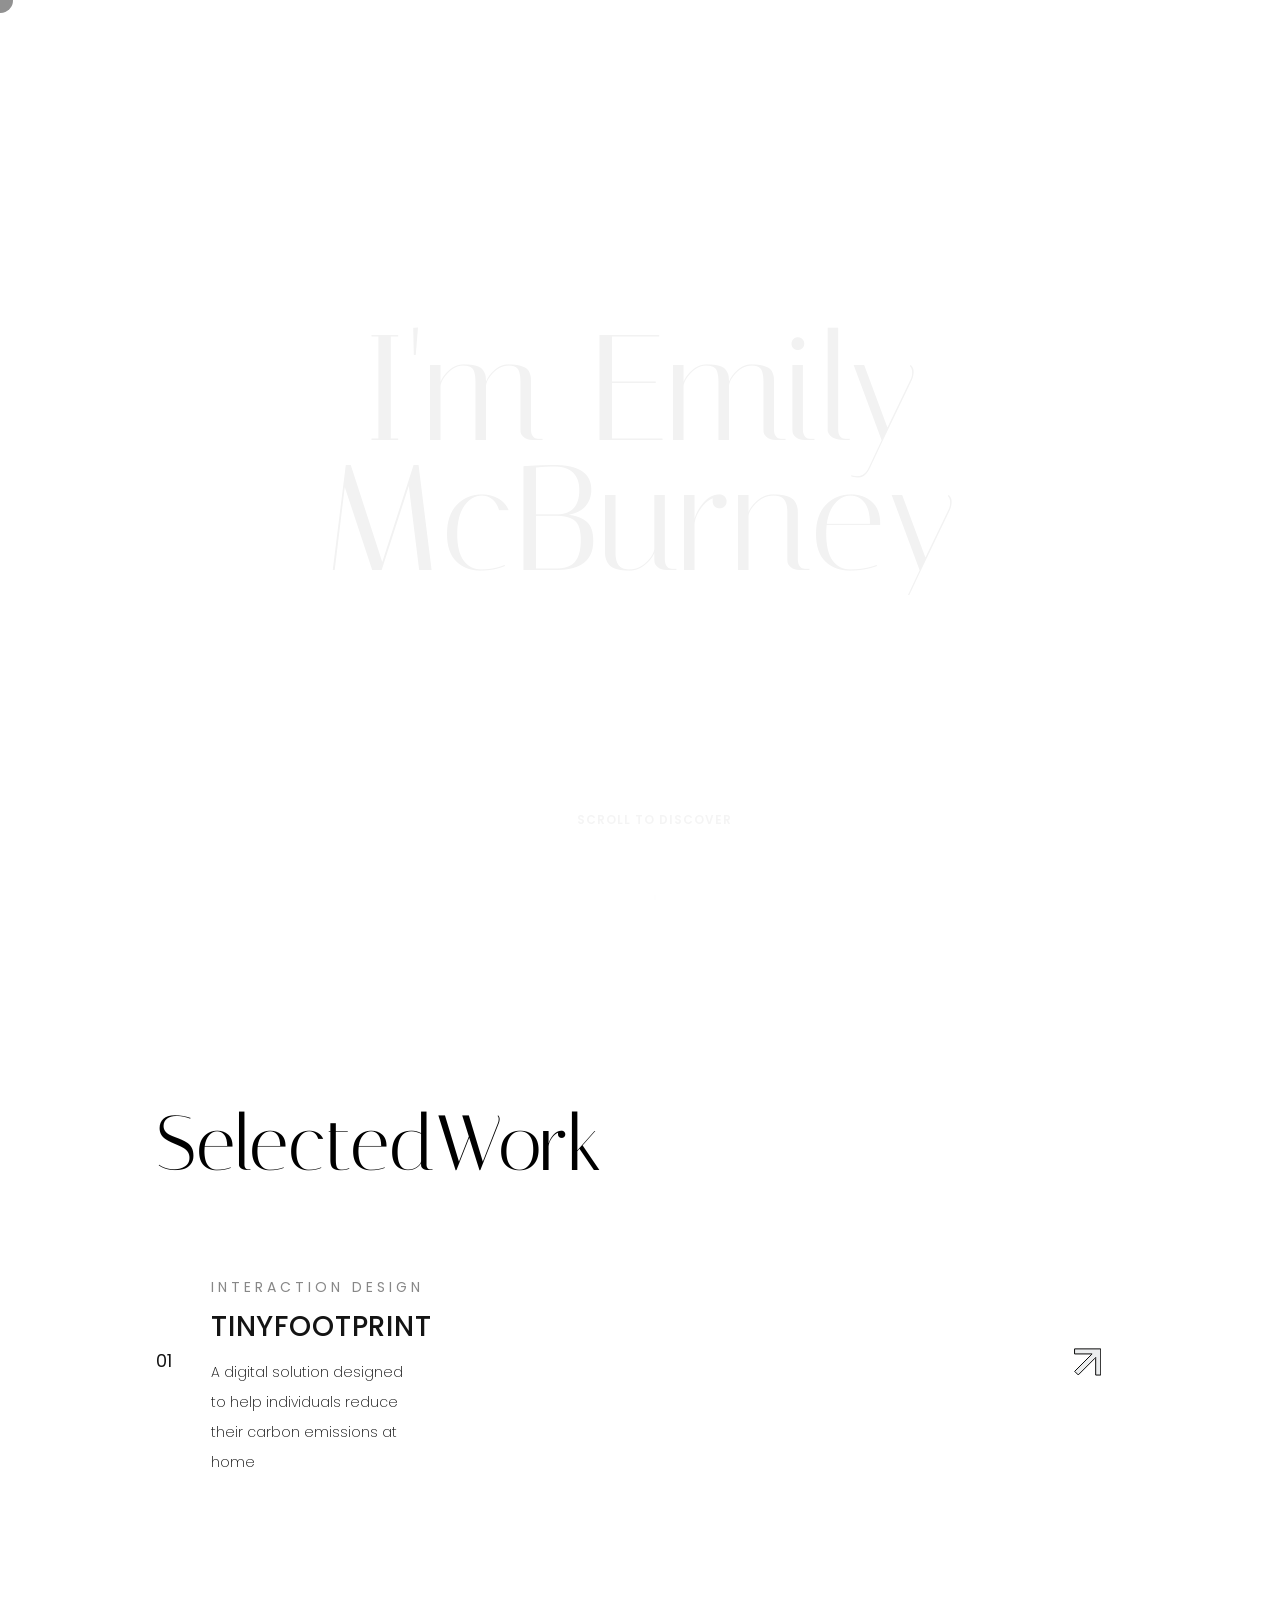
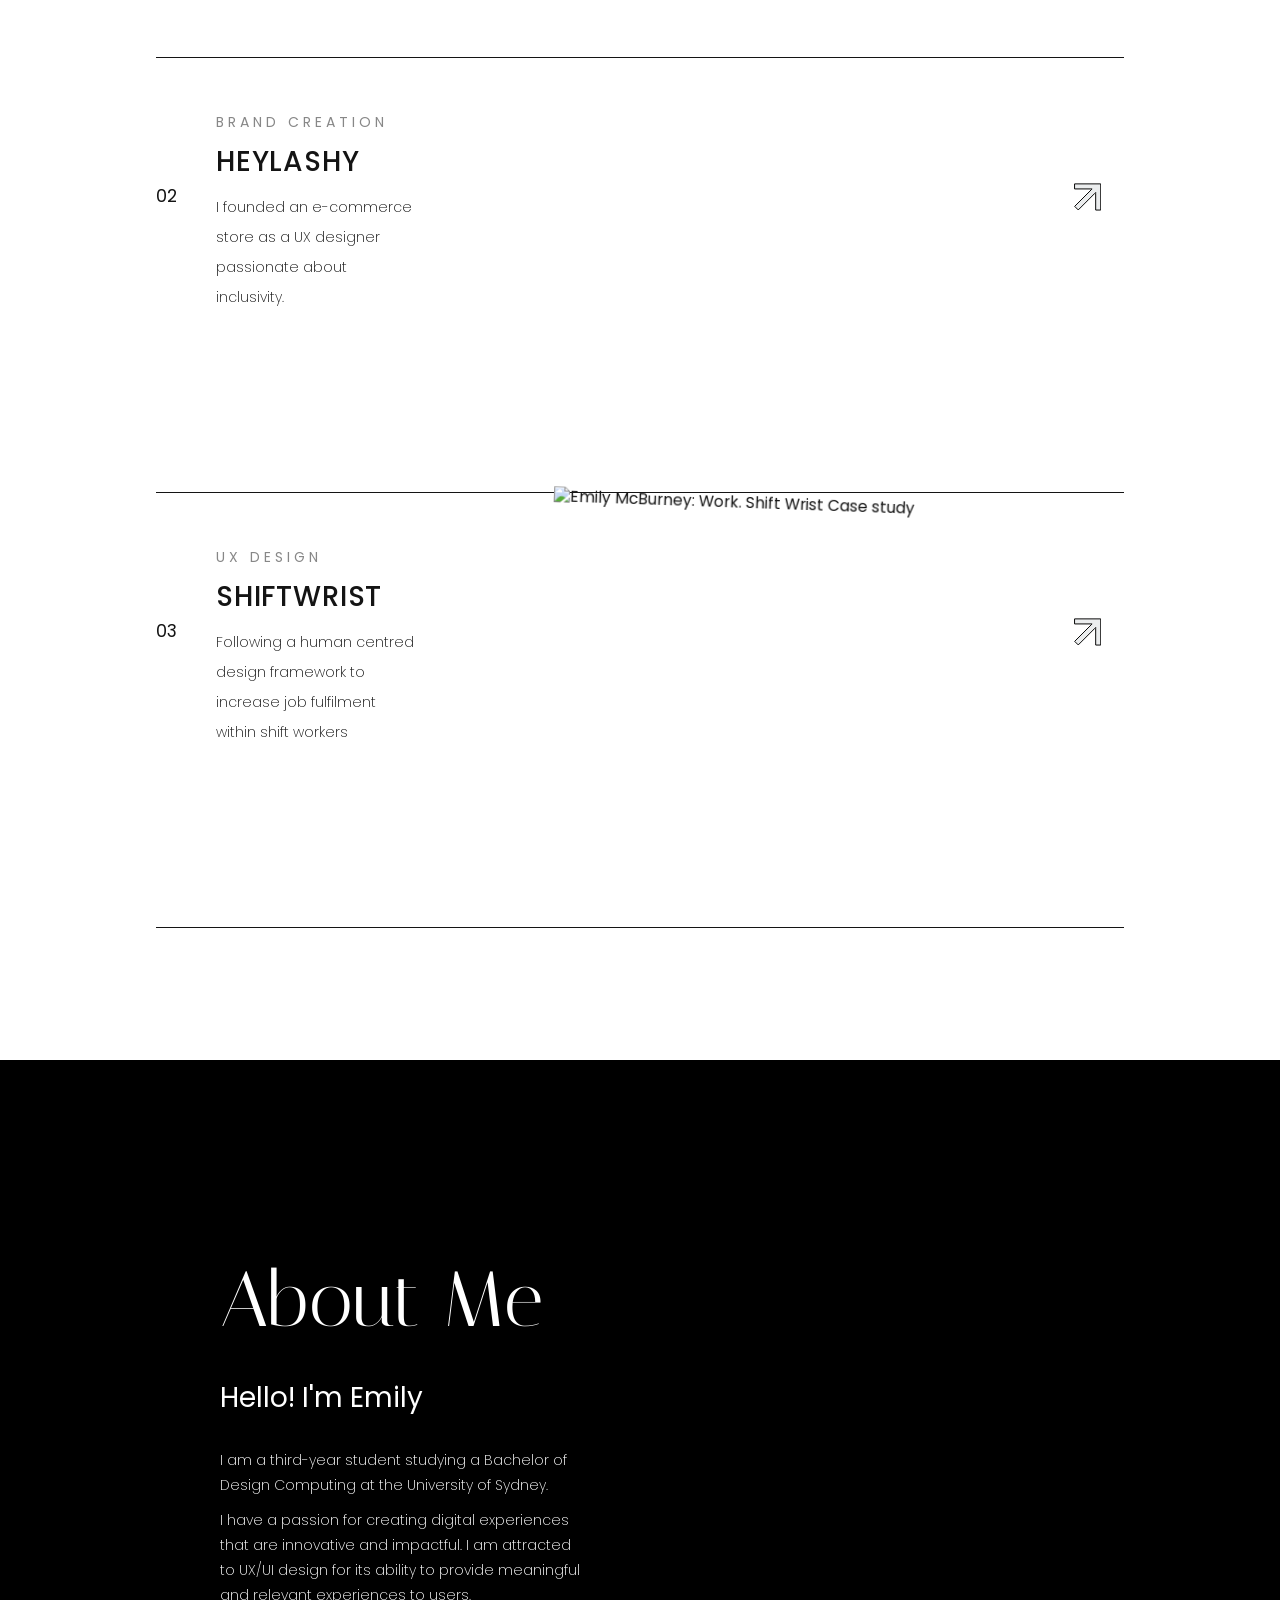
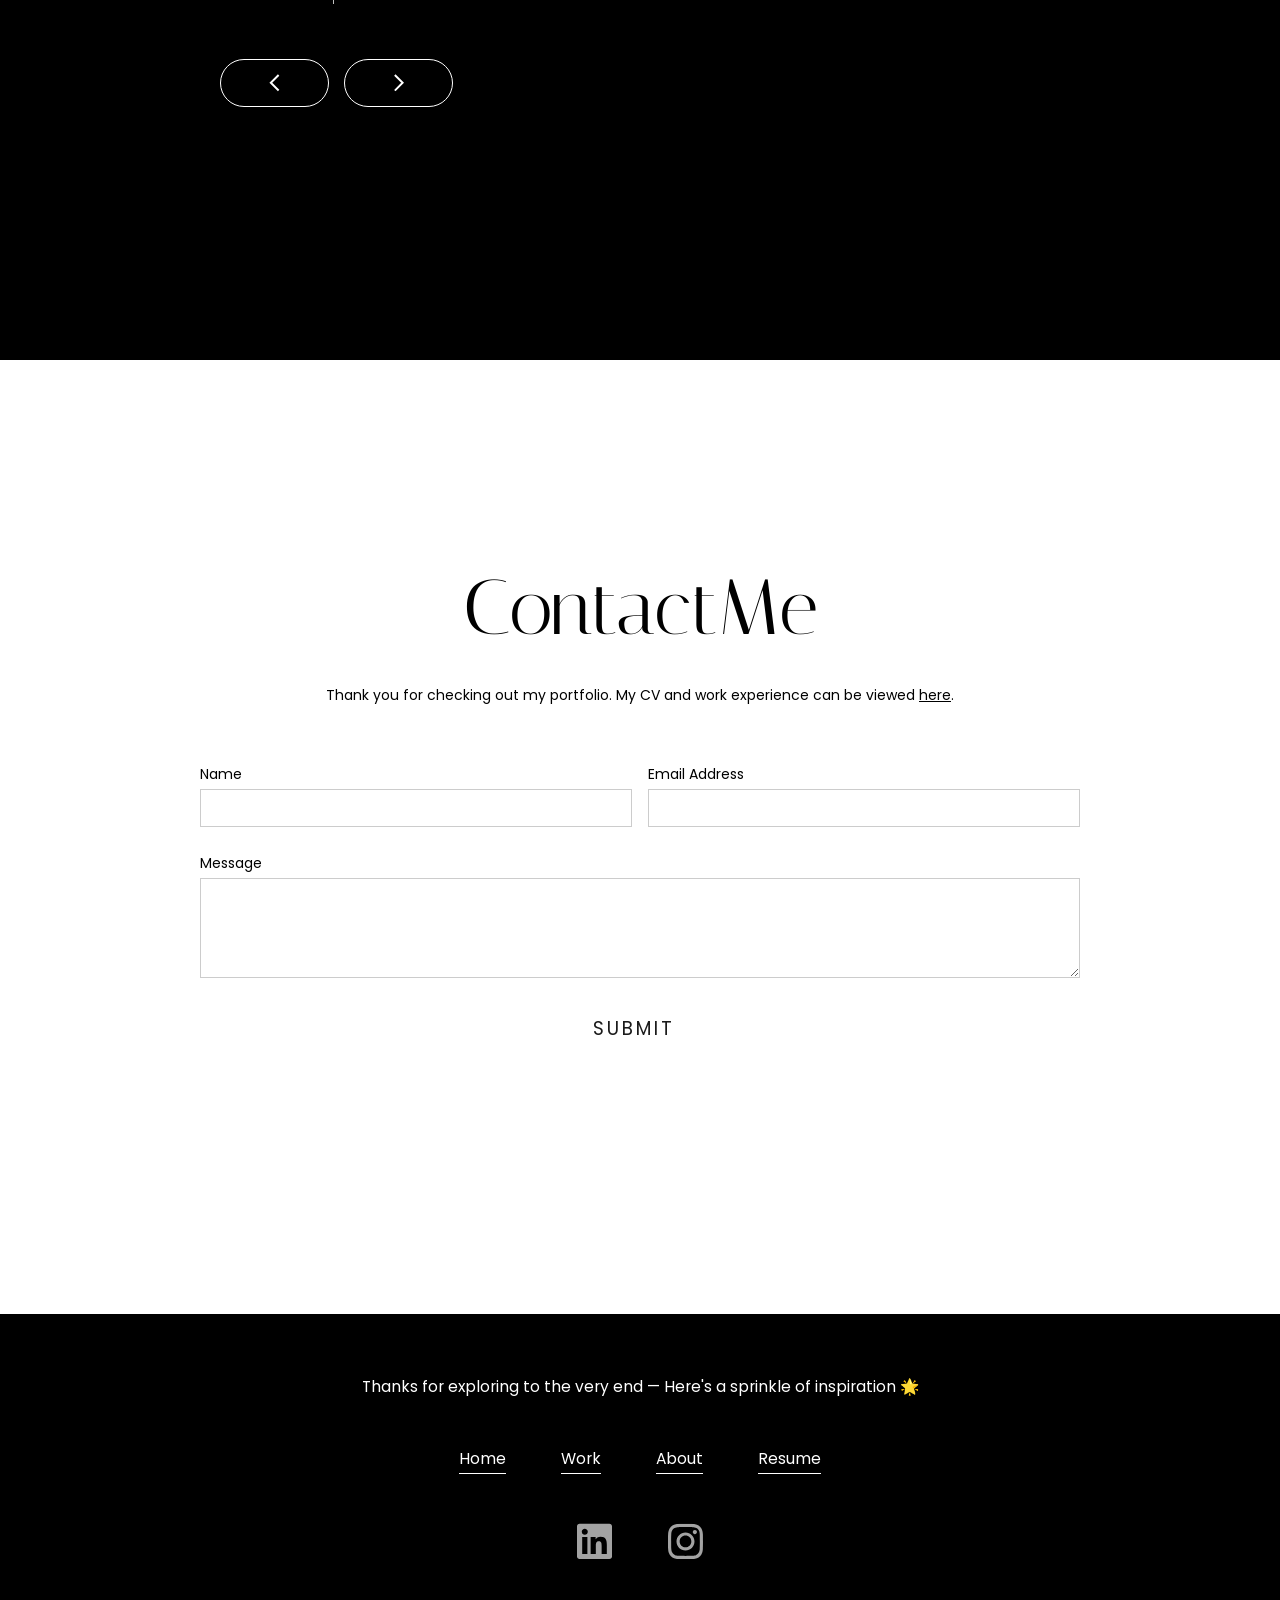
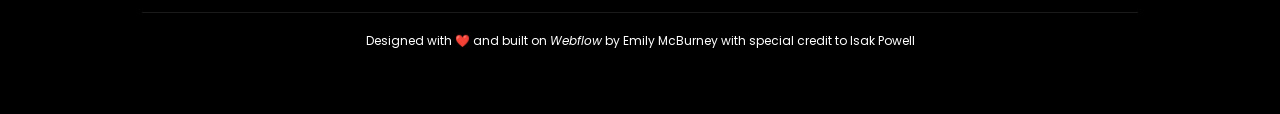
==== commit 55ee5493: "fixes" ====
--- a/index.html
+++ b/index.html
@@ -70,10 +70,52 @@
   @media screen and (max-width:991px) {
    body { font-size: 0.875em; }
   }
-  
+
   .main-container {
     max-width: 94.5em;
   }
+
+  /* Footer */
+  footer.footer {
+    height: auto !important;
+    width: 100% !important;
+    position: relative !important;
+  }
+  .nav-link-container.footer {
+    display: flex !important;
+    flex-direction: column !important;
+    align-items: center !important;
+    justify-content: center !important;
+    text-align: center;
+    gap: 1em;
+    padding-top: 3em !important;
+    padding-bottom: 3em !important;
+  }
+  .footer-links {
+    flex-wrap: wrap;
+    justify-content: center;
+    gap: 0.25em 1.5em;
+  }
+  .footer-text-primary.secondary {
+    margin-top: 1em;
+    border-top: 1px solid rgba(255,255,255,0.1);
+    padding-top: 1.5em;
+    width: 100%;
+  }
+
+  @media screen and (max-width: 767px) {
+    .nav-link-container.footer {
+      padding-left: 2rem;
+      padding-right: 2rem;
+    }
+    .footer-text-primary {
+      font-size: 0.85em;
+    }
+    .footer-text-primary.secondary {
+      font-size: 0.75em;
+    }
+  }
+
       </style>
     </div>
     <div class="cursor-wrapper">
@@ -544,7 +586,7 @@
           <div data-w-id="2339eaf8-4867-eaf3-dc92-4a951590835f" class="cta-banner__content-wrapper">
             <div class="heading-4"><em class="italic-text-3">Contact</em>Me
             </div>
-            <p class="paragraph">Thank you for checking out my portfolio. My CV&nbsp;and work experience can be viewed<a href="https://cdn.prod.website-files.com/637769a965ea18cb58b70c11/65c212a7392218ad4707007c_Resume_EmilyMcBurney.pdf" data-w-id="a55ce380-1985-2c28-c62e-db6366b41410" target="_blank" class="resume">here</a>.
+            <p class="paragraph">Thank you for checking out my portfolio. My CV&nbsp;and work experience can be viewed <a href="https://cdn.prod.website-files.com/637769a965ea18cb58b70c11/65c212a7392218ad4707007c_Resume_EmilyMcBurney.pdf" data-w-id="a55ce380-1985-2c28-c62e-db6366b41410" target="_blank" class="resume">here</a>.
             </p>
             <div class="form-block w-form">
               <form id="email-form" name="email-form" data-name="Email Form" method="get" class="form" data-wf-page-id="647706a79dcf824017a431e2" data-wf-element-id="2339eaf8-4867-eaf3-dc92-4a9515908367" aria-label="Email Form">
@@ -588,7 +630,7 @@
             <img src="./Emily McBurney_ Work_files/63ca1ffcf8d2ff6d1b8dcfaf_LinkedIn.svg" loading="lazy" width="32" alt="View LinkedIn" class="image-5"></a><a href="https://www.instagram.com/life_to_ink/" target="_blank" class="w-inline-block">
             <img src="./Emily McBurney_ Work_files/63ca1ffcf8d2ff69b28dcfb0_Instagram.svg" loading="lazy" width="33" data-w-id="4daaa8f2-0289-a2ad-98e7-c57880576883" alt="View Instagram" class="image-5"></a>
           </div>
-          <div class="footer-text-primary secondary">Designed with ❤️ and built on <em>Webflow</em>by Emily McBurney with special credit to Isak Powell
+          <div class="footer-text-primary secondary">Designed with ❤️ and built on <em>Webflow</em> by Emily McBurney with special credit to Isak Powell
           </div>
         </div>
       </footer>
